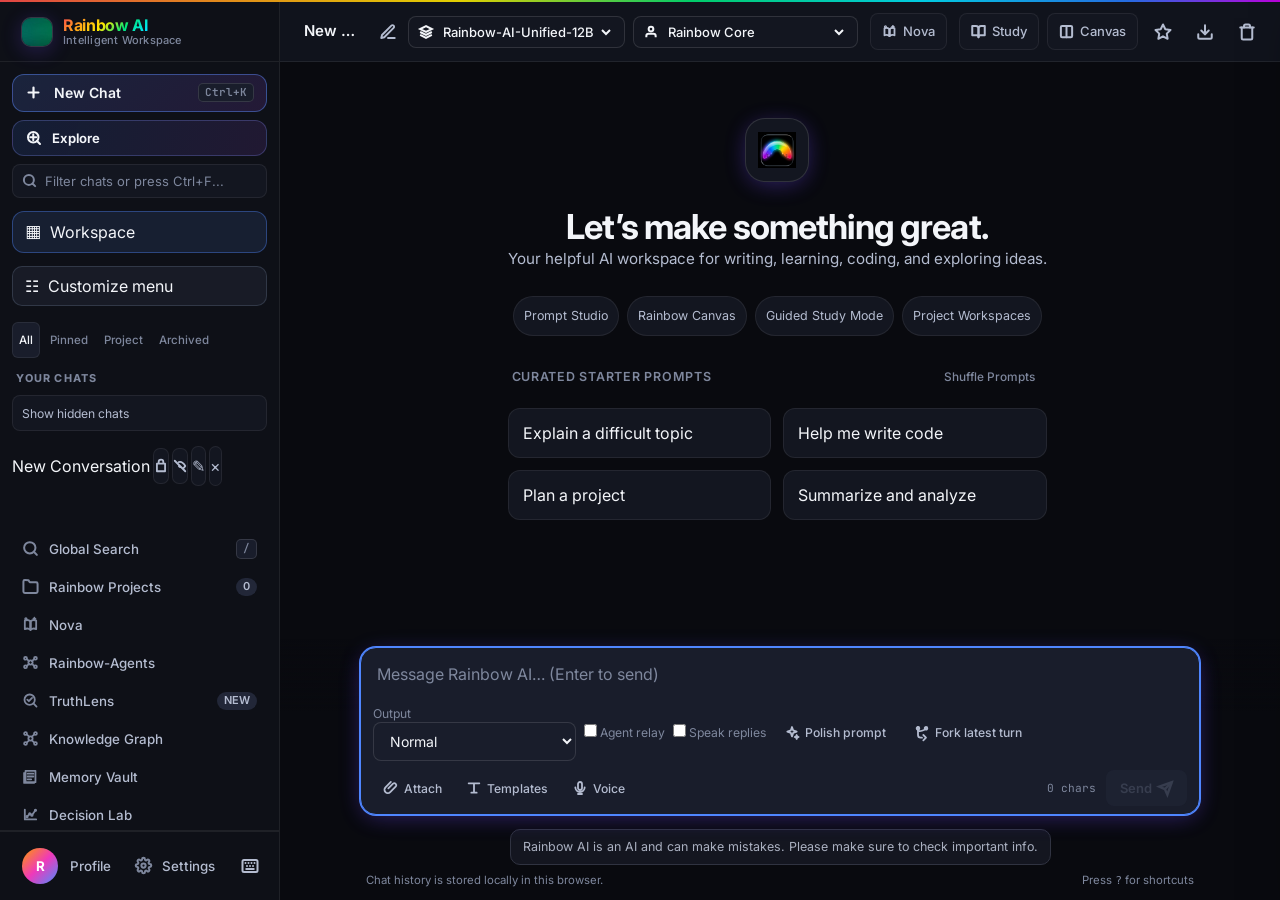
==== index.html @ bae50046 "Show one theme-correct welcome icon" ====
<!DOCTYPE html>

<html
  lang="en"
  data-theme="dark"
  data-accent="rainbow"
  data-font-size="md"
  data-reduced-motion="false"
>
  <head>
    <meta charset="UTF-8" />
    <meta
      name="viewport"
      content="width=device-width, initial-scale=1.0, viewport-fit=cover"
    />
    <meta
      name="description"
      content="Rainbow AI — Intelligent, secure, multi-persona AI assistant with Prompt Studio, Rainbow Canvas, Projects, Branching, and Code Lab."
    />
    <meta name="theme-color" content="#0b0c10" />
    <meta name="color-scheme" content="dark light" />
    <title>Rainbow AI — Intelligent Workspace</title>

    <!-- Rainbow AI favicon -->
<!-- Adaptive Browser Favicons -->
<link rel="icon" type="image/png" href="./icon-light.png" media="(prefers-color-scheme: light)" />
<link rel="icon" type="image/png" href="./icon-dark.png" media="(prefers-color-scheme: dark)" />
<link rel="icon" type="image/png" href="./icon-dark.png" />

<!-- iOS Home Screen / PWA Icon -->
<link rel="apple-touch-icon" href="./icon-dark.png" />


    <!-- Typography: Inter & JetBrains Mono -->
    <link rel="preconnect" href="https://fonts.googleapis.com" />
    <link rel="preconnect" href="https://fonts.gstatic.com" crossorigin />
    <link
      href="https://fonts.googleapis.com/css2?family=Inter:wght@300;400;500;600;700&family=JetBrains+Mono:ital,wght@0,400;0,500;0,600;1,400&display=swap"
      rel="stylesheet"
    />

    <!-- Core Sanitization, Markdown & Syntax Highlighting Dependencies -->
    <link
      rel="stylesheet"
      href="https://cdnjs.cloudflare.com/ajax/libs/highlight.js/11.9.0/styles/github-dark.min.css"
      crossorigin="anonymous"
      referrerpolicy="no-referrer"
    />
    <script
      src="https://cdnjs.cloudflare.com/ajax/libs/marked/12.0.1/marked.min.js"
      crossorigin="anonymous"
      referrerpolicy="no-referrer"
    ></script>
    <script
      src="https://cdnjs.cloudflare.com/ajax/libs/dompurify/3.3.1/purify.min.js"
      crossorigin="anonymous"
      referrerpolicy="no-referrer"
    ></script>
    <script
      src="https://cdnjs.cloudflare.com/ajax/libs/highlight.js/11.9.0/highlight.min.js"
      crossorigin="anonymous"
      referrerpolicy="no-referrer"
    ></script>

    <!-- Optional local document parsers; text fallback remains available if a CDN is offline. -->
    <script src="https://cdnjs.cloudflare.com/ajax/libs/pdf.js/3.11.174/pdf.min.js" crossorigin="anonymous" referrerpolicy="no-referrer"></script>
    <script src="https://cdnjs.cloudflare.com/ajax/libs/mammoth/1.8.0/mammoth.browser.min.js" crossorigin="anonymous" referrerpolicy="no-referrer"></script>
    <script src="https://cdn.jsdelivr.net/npm/xlsx@0.18.5/dist/xlsx.full.min.js" crossorigin="anonymous" referrerpolicy="no-referrer"></script>

    <style>
      /* ==========================================================================
       1. DESIGN TOKENS & CSS CUSTOM PROPERTIES
       ========================================================================== */
      :root {
        /* Brand Rainbow Spectrum */
        --rainbow-red: #ff4d4d;
        --rainbow-orange: #ff9f1c;
        --rainbow-yellow: #ffea00;
        --rainbow-green: #00e676;
        --rainbow-cyan: #00e5ff;
        --rainbow-blue: #2979ff;
        --rainbow-violet: #d500f9;

        --gradient-rainbow: linear-gradient(
          135deg,
          var(--rainbow-red) 0%,
          var(--rainbow-orange) 18%,
          var(--rainbow-yellow) 36%,
          var(--rainbow-green) 54%,
          var(--rainbow-cyan) 72%,
          var(--rainbow-blue) 88%,
          var(--rainbow-violet) 100%
        );

        --gradient-rainbow-subtle: linear-gradient(
          90deg,
          rgba(255, 77, 77, 0.16),
          rgba(255, 159, 28, 0.16),
          rgba(0, 230, 118, 0.16),
          rgba(41, 121, 255, 0.16),
          rgba(213, 0, 249, 0.16)
        );

        --gradient-rainbow-border: linear-gradient(
          120deg,
          #ff4d4d,
          #ff9f1c,
          #00e676,
          #00e5ff,
          #2979ff,
          #d500f9
        );

        /* Default Dark Theme Surfaces (Deep Charcoal / Near-Black) */
        --bg-app: #090a0f;
        --bg-sidebar: #0e1017;
        --bg-surface-1: #131620;
        --bg-surface-2: #191d2b;
        --bg-surface-3: #222738;
        --bg-surface-hover: rgba(255, 255, 255, 0.055);
        --bg-surface-active: rgba(255, 255, 255, 0.09);
        --bg-glass: rgba(19, 22, 32, 0.82);
        --bg-modal-backdrop: rgba(4, 5, 10, 0.76);
        --bg-code: #0c0e14;
        --bg-code-header: #151924;
        --bg-user-bubble: #1e2436;
        --bg-ai-bubble: transparent;

        /* Text Hierarchy (WCAG 2.2 AA Compliant) */
        --text-primary: #f3f5f9;
        --text-secondary: #b4bcd0;
        --text-muted: #7e879d;
        --text-disabled: #50586c;
        --text-inverse: #090a0f;

        /* Accent Colors (Dynamic via data-accent) */
        --accent-primary: #5b8cff;
        --accent-primary-hover: #7aa2ff;
        --accent-secondary: #a855f7;
        --accent-soft: rgba(91, 140, 255, 0.15);
        --accent-glow: rgba(91, 140, 255, 0.32);
        --focus-ring: 0 0 0 2px var(--bg-app), 0 0 0 4px var(--accent-primary);

        /* Borders & Dividers */
        --border-subtle: rgba(255, 255, 255, 0.07);
        --border-default: rgba(255, 255, 255, 0.12);
        --border-strong: rgba(255, 255, 255, 0.22);
        --border-accent: rgba(91, 140, 255, 0.45);

        /* Semantic Status Colors */
        --status-success: #10b981;
        --status-success-bg: rgba(16, 185, 129, 0.14);
        --status-warning: #f59e0b;
        --status-warning-bg: rgba(245, 158, 11, 0.14);
        --status-danger: #ef4444;
        --status-danger-bg: rgba(239, 68, 68, 0.14);
        --status-info: #3b82f6;
        --status-info-bg: rgba(59, 130, 246, 0.14);

        /* Layout Dimensions */
        --sidebar-width: 280px;
        --sidebar-collapsed-width: 68px;
        --canvas-width: 46%;
        --header-height: 60px;
        --composer-max-width: 840px;
        --chat-max-width: 840px;

        /* Spacing Scale */
        --space-2xs: 0.25rem; /* 4px */
        --space-xs: 0.5rem; /* 8px */
        --space-sm: 0.75rem; /* 12px */
        --space-md: 1rem; /* 16px */
        --space-lg: 1.5rem; /* 24px */
        --space-xl: 2rem; /* 32px */
        --space-2xl: 3rem; /* 48px */

        /* Border Radii */
        --radius-xs: 6px;
        --radius-sm: 8px;
        --radius-md: 12px;
        --radius-lg: 16px;
        --radius-xl: 22px;
        --radius-full: 9999px;

        /* Shadows */
        --shadow-xs: 0 1px 2px rgba(0, 0, 0, 0.28);
        --shadow-sm: 0 4px 12px rgba(0, 0, 0, 0.35);
        --shadow-md: 0 8px 24px rgba(0, 0, 0, 0.45);
        --shadow-lg: 0 18px 48px rgba(0, 0, 0, 0.6);
        --shadow-rainbow:
          0 4px 24px -4px rgba(41, 121, 255, 0.25),
          0 4px 24px -4px rgba(213, 0, 249, 0.2);

        /* Typography */
        --font-sans:
          "Inter", -apple-system, BlinkMacSystemFont, "Segoe UI", Roboto,
          Oxygen, Ubuntu, sans-serif;
        --font-mono:
          "JetBrains Mono", "Fira Code", "SFMono-Regular", Consolas, monospace;
        --font-size-base: 0.96875rem; /* 15.5px */
        --line-height-base: 1.65;

        /* Motion & Transitions */
        --ease-out: cubic-bezier(0.16, 1, 0.3, 1);
        --ease-in-out: cubic-bezier(0.4, 0, 0.2, 1);
        --duration-fast: 140ms;
        --duration-normal: 220ms;
        --duration-slow: 360ms;

        /* Z-Index Scale */
        --z-base: 1;
        --z-sticky: 20;
        --z-composer: 30;
        --z-canvas: 40;
        --z-sidebar: 50;
        --z-sidebar-backdrop: 45;
        --z-dropdown: 60;
        --z-modal-backdrop: 80;
        --z-modal: 90;
        --z-toast: 100;
        --z-tooltip: 110;
      }

      /* ==========================================================================
       2. THEME, ACCENT, FONT-SIZE & MOTION VARIANTS
       ========================================================================== */
      [data-theme="light"] {
        --bg-app: #f7f8fc;
        --bg-sidebar: #eef1f8;
        --bg-surface-1: #ffffff;
        --bg-surface-2: #f1f4fb;
        --bg-surface-3: #e4e9f5;
        --bg-surface-hover: rgba(15, 23, 42, 0.05);
        --bg-surface-active: rgba(15, 23, 42, 0.09);
        --bg-glass: rgba(255, 255, 255, 0.86);
        --bg-modal-backdrop: rgba(15, 23, 42, 0.5);
        --bg-code: #0f131c;
        --bg-code-header: #191f2e;
        --bg-user-bubble: #e7edfe;
        --bg-ai-bubble: transparent;

        --text-primary: #0f172a;
        --text-secondary: #334155;
        --text-muted: #64748b;
        --text-disabled: #94a3b8;
        --text-inverse: #ffffff;

        --border-subtle: rgba(15, 23, 42, 0.07);
        --border-default: rgba(15, 23, 42, 0.13);
        --border-strong: rgba(15, 23, 42, 0.24);

        --shadow-xs: 0 1px 2px rgba(15, 23, 42, 0.06);
        --shadow-sm: 0 4px 12px rgba(15, 23, 42, 0.08);
        --shadow-md: 0 8px 24px rgba(15, 23, 42, 0.12);
        --shadow-lg: 0 18px 48px rgba(15, 23, 42, 0.18);
      }

      [data-theme="midnight"] {
        --bg-app: #030407;
        --bg-sidebar: #06080f;
        --bg-surface-1: #0a0d18;
        --bg-surface-2: #101526;
        --bg-surface-3: #182038;
        --border-subtle: rgba(120, 160, 255, 0.08);
        --border-default: rgba(120, 160, 255, 0.15);
      }

      /* Accent Color Presets */
      [data-accent="rainbow"] {
        --accent-primary: #4f86ff;
        --accent-primary-hover: #6e9eff;
        --accent-secondary: #c048ff;
        --accent-soft: rgba(79, 134, 255, 0.15);
        --accent-glow: rgba(79, 134, 255, 0.35);
      }
      [data-accent="ocean"] {
        --accent-primary: #06b6d4;
        --accent-primary-hover: #22d3ee;
        --accent-secondary: #3b82f6;
        --accent-soft: rgba(6, 182, 212, 0.15);
        --accent-glow: rgba(6, 182, 212, 0.35);
        --border-accent: rgba(6, 182, 212, 0.45);
      }
      [data-accent="emerald"] {
        --accent-primary: #10b981;
        --accent-primary-hover: #34d399;
        --accent-secondary: #059669;
        --accent-soft: rgba(16, 185, 129, 0.15);
        --accent-glow: rgba(16, 185, 129, 0.35);
        --border-accent: rgba(16, 185, 129, 0.45);
      }
      [data-accent="sunset"] {
        --accent-primary: #f97316;
        --accent-primary-hover: #fb923c;
        --accent-secondary: #ec4899;
        --accent-soft: rgba(249, 115, 22, 0.15);
        --accent-glow: rgba(249, 115, 22, 0.35);
        --border-accent: rgba(249, 115, 22, 0.45);
      }
      [data-accent="violet"] {
        --accent-primary: #8b5cf6;
        --accent-primary-hover: #a78bfa;
        --accent-secondary: #d946ef;
        --accent-soft: rgba(139, 92, 246, 0.15);
        --accent-glow: rgba(139, 92, 246, 0.35);
        --border-accent: rgba(139, 92, 246, 0.45);
      }

      /* Font Size Preferences */
      [data-font-size="sm"] {
        --font-size-base: 0.875rem; /* 14px */
      }
      [data-font-size="md"] {
        --font-size-base: 0.96875rem; /* 15.5px */
      }
      [data-font-size="lg"] {
        --font-size-base: 1.0625rem; /* 17px */
      }
      [data-font-size="xl"] {
        --font-size-base: 1.15rem; /* 18.4px */
      }

      /* Reduced Motion Support */
      @media (prefers-reduced-motion: reduce) {
        :root {
          --duration-fast: 0ms;
          --duration-normal: 0ms;
          --duration-slow: 0ms;
        }
        *,
        *::before,
        *::after {
          animation-duration: 0.01ms !important;
          animation-iteration-count: 1 !important;
          transition-duration: 0.01ms !important;
          scroll-behavior: auto !important;
        }
      }
      [data-reduced-motion="true"],
      [data-reduced-motion="true"] *,
      [data-reduced-motion="true"] *::before,
      [data-reduced-motion="true"] *::after {
        animation-duration: 0.01ms !important;
        animation-iteration-count: 1 !important;
        transition-duration: 0.01ms !important;
        scroll-behavior: auto !important;
      }

      /* ==========================================================================
       3. RESET, BASE TYPOGRAPHY & ACCESSIBILITY UTILITIES
       ========================================================================== */
      *,
      *::before,
      *::after {
        box-sizing: border-box;
        margin: 0;
        padding: 0;
      }

      html,
      body {
        height: 100%;
        width: 100%;
        overflow: hidden;
        background-color: var(--bg-app);
        color: var(--text-primary);
        font-family: var(--font-sans);
        font-size: 16px;
        line-height: var(--line-height-base);
        -webkit-font-smoothing: antialiased;
        -moz-osx-font-smoothing: grayscale;
        text-rendering: optimizeLegibility;
      }

      button,
      input,
      select,
      textarea {
        font-family: inherit;
        font-size: inherit;
        color: inherit;
        background: none;
        border: none;
      }

      button {
        cursor: pointer;
        user-select: none;
        -webkit-tap-highlight-color: transparent;
      }

      button:disabled,
      input:disabled,
      select:disabled,
      textarea:disabled {
        cursor: not-allowed;
        opacity: 0.55;
      }

      a {
        color: var(--accent-primary);
        text-decoration: none;
        transition: color var(--duration-fast) var(--ease-in-out);
      }

      a:hover {
        color: var(--accent-primary-hover);
        text-decoration: underline;
      }

      /* Keyboard Focus Ring */
      :focus-visible {
        outline: none;
        box-shadow: var(--focus-ring);
      }

      /* Custom Scrollbars */
      ::-webkit-scrollbar {
        width: 6px;
        height: 6px;
      }
      ::-webkit-scrollbar-track {
        background: transparent;
      }
      ::-webkit-scrollbar-thumb {
        background: rgba(148, 163, 184, 0.22);
        border-radius: var(--radius-full);
      }
      ::-webkit-scrollbar-thumb:hover {
        background: rgba(148, 163, 184, 0.4);
      }

      /* Screen Reader Only & Skip Link */
      .sr-only {
        position: absolute;
        width: 1px;
        height: 1px;
        padding: 0;
        margin: -1px;
        overflow: hidden;
        clip: rect(0, 0, 0, 0);
        white-space: nowrap;
        border: 0;
      }

      .skip-link {
        position: fixed;
        top: -100px;
        left: var(--space-md);
        z-index: 9999;
        padding: var(--space-xs) var(--space-md);
        background: var(--accent-primary);
        color: #ffffff;
        font-weight: 600;
        border-radius: var(--radius-sm);
        box-shadow: var(--shadow-md);
        transition: top var(--duration-fast) var(--ease-out);
      }
      .skip-link:focus {
        top: var(--space-md);
      }

      .hidden {
        display: none !important;
      }

      /* Subtle Rainbow Top Line */
      .rainbow-topline {
        position: fixed;
        top: 0;
        left: 0;
        right: 0;
        height: 2px;
        background: var(--gradient-rainbow);
        z-index: 120;
        pointer-events: none;
        opacity: 0.88;
      }

      /* ==========================================================================
       4. PRIMARY APPLICATION SHELL (FLEX / GRID WITHOUT FIXED COMPOSER OFFSETS)
       ========================================================================== */
      .app-shell {
        display: flex;
        width: 100vw;
        height: 100vh;
        height: 100dvh;
        padding-top: 2px; /* space for rainbow topline */
        overflow: hidden;
        position: relative;
        background-color: var(--bg-app);
      }

      /* ==========================================================================
       5. SIDEBAR & NAVIGATION
       ========================================================================== */
      .sidebar {
        width: var(--sidebar-width);
        min-width: var(--sidebar-width);
        max-width: var(--sidebar-width);
        height: 100%;
        background-color: var(--bg-sidebar);
        border-right: 1px solid var(--border-subtle);
        display: flex;
        flex-direction: column;
        z-index: var(--z-sidebar);
        transition:
          width var(--duration-normal) var(--ease-out),
          min-width var(--duration-normal) var(--ease-out),
          max-width var(--duration-normal) var(--ease-out),
          transform var(--duration-normal) var(--ease-out);
        overflow: hidden;
        user-select: none;
      }

      /* Collapsed Sidebar State on Desktop */
      .app-shell.sidebar-collapsed .sidebar {
        width: var(--sidebar-collapsed-width);
        min-width: var(--sidebar-collapsed-width);
        max-width: var(--sidebar-collapsed-width);
      }

      .app-shell.sidebar-collapsed .sidebar .hide-on-collapse {
        opacity: 0;
        pointer-events: none;
        width: 0;
        overflow: hidden;
        white-space: nowrap;
        display: none;
      }

      .app-shell.sidebar-collapsed .sidebar-header {
        justify-content: center;
        padding: var(--space-sm) var(--space-xs);
      }

      .app-shell.sidebar-collapsed .new-chat-btn {
        justify-content: center;
        padding: var(--space-sm);
      }

      .app-shell.sidebar-collapsed .sidebar-nav-btn {
        justify-content: center;
        padding: var(--space-sm);
      }

      /* Sidebar Header & Brand Identity */
      .sidebar-header {
        height: var(--header-height);
        padding: 0 var(--space-md);
        display: flex;
        align-items: center;
        justify-content: space-between;
        gap: var(--space-xs);
        border-bottom: 1px solid var(--border-subtle);
        flex-shrink: 0;
      }

      .brand-logo-btn {
        display: flex;
        align-items: center;
        gap: var(--space-sm);
        text-align: left;
        padding: 4px 6px;
        border-radius: var(--radius-sm);
        transition: background-color var(--duration-fast) var(--ease-in-out);
      }
      .brand-logo-btn:hover {
        background-color: var(--bg-surface-hover);
      }

      .brand-icon {
        width: 32px;
        height: 32px;
        border-radius: 10px;
        background: var(--bg-surface-2);
        border: 1px solid var(--border-default);
        display: flex;
        align-items: center;
        justify-content: center;
        flex-shrink: 0;
        box-shadow: var(--shadow-rainbow);
        position: relative;
        overflow: hidden;
      }
      .brand-icon svg {
        width: 22px;
        height: 22px;
      }

      .brand-text-wrap {
        display: flex;
        flex-direction: column;
        line-height: 1.15;
      }

      .brand-title {
        font-size: 1rem;
        font-weight: 700;
        letter-spacing: -0.02em;
        background: var(--gradient-rainbow);
        -webkit-background-clip: text;
        background-clip: text;
        color: transparent;
      }

      .brand-subtitle {
        font-size: 0.6875rem;
        font-weight: 500;
        color: var(--text-muted);
        letter-spacing: 0.02em;
      }

      /* Primary New Chat Action */
      .sidebar-top-actions {
        padding: var(--space-sm) var(--space-sm) var(--space-xs);
        display: flex;
        flex-direction: column;
        gap: var(--space-xs);
        flex-shrink: 0;
      }

      .new-chat-btn {
        width: 100%;
        display: flex;
        align-items: center;
        justify-content: space-between;
        gap: var(--space-sm);
        padding: 10px 12px;
        border-radius: var(--radius-md);
        background: linear-gradient(
          135deg,
          rgba(91, 140, 255, 0.16),
          rgba(168, 85, 247, 0.14)
        );
        border: 1px solid var(--border-accent);
        color: var(--text-primary);
        font-weight: 600;
        font-size: 0.875rem;
        transition:
          background var(--duration-fast) var(--ease-in-out),
          transform var(--duration-fast) var(--ease-out),
          box-shadow var(--duration-fast) var(--ease-in-out);
      }

      .new-chat-btn:hover {
        background: linear-gradient(
          135deg,
          rgba(91, 140, 255, 0.25),
          rgba(168, 85, 247, 0.22)
        );
        box-shadow: var(--shadow-rainbow);
        transform: translateY(-1px);
      }

      .new-chat-btn:active {
        transform: translateY(0);
      }

      .new-chat-btn-left {
        display: flex;
        align-items: center;
        gap: var(--space-sm);
      }

      .kbd-badge {
        font-family: var(--font-mono);
        font-size: 0.6875rem;
        padding: 2px 6px;
        border-radius: 5px;
        background-color: var(--bg-surface-2);
        border: 1px solid var(--border-default);
        color: var(--text-muted);
        line-height: 1.2;
      }

      /* Sidebar Quick Search Box */
      .sidebar-search-wrap {
        position: relative;
        display: flex;
        align-items: center;
      }

      .sidebar-search-icon {
        position: absolute;
        left: 10px;
        width: 15px;
        height: 15px;
        color: var(--text-muted);
        pointer-events: none;
      }

      .sidebar-search-input {
        width: 100%;
        padding: 8px 30px 8px 32px;
        background-color: var(--bg-surface-1);
        border: 1px solid var(--border-subtle);
        border-radius: var(--radius-sm);
        font-size: 0.8125rem;
        color: var(--text-primary);
        transition:
          border-color var(--duration-fast),
          background-color var(--duration-fast);
      }
      .sidebar-search-input::placeholder {
        color: var(--text-muted);
      }
      .sidebar-search-input:focus {
        border-color: var(--accent-primary);
        background-color: var(--bg-surface-2);
        outline: none;
      }

      .sidebar-search-clear {
        position: absolute;
        right: 6px;
        width: 20px;
        height: 20px;
        border-radius: var(--radius-full);
        display: flex;
        align-items: center;
        justify-content: center;
        color: var(--text-muted);
      }
      .sidebar-search-clear:hover {
        color: var(--text-primary);
        background-color: var(--bg-surface-hover);
      }

      /* Workspace Module Switcher (Chats, Projects, Prompt Studio, Canvas, Alerts) */
      .sidebar-modules {
        padding: var(--space-2xs) var(--space-sm);
        display: flex;
        flex-direction: column;
        gap: 2px;
        border-bottom: 1px solid var(--border-subtle);
        padding-bottom: var(--space-xs);
        flex-shrink: 0;
      }

      .sidebar-nav-btn {
        display: flex;
        align-items: center;
        justify-content: space-between;
        gap: var(--space-sm);
        padding: 8px 10px;
        border-radius: var(--radius-sm);
        font-size: 0.835rem;
        font-weight: 500;
        color: var(--text-secondary);
        transition:
          background-color var(--duration-fast),
          color var(--duration-fast);
      }

      .sidebar-nav-btn-left {
        display: flex;
        align-items: center;
        gap: 10px;
        min-width: 0;
      }

      .sidebar-nav-btn svg {
        width: 17px;
        height: 17px;
        flex-shrink: 0;
        color: var(--text-muted);
        transition: color var(--duration-fast);
      }

      .sidebar-nav-btn:hover {
        background-color: var(--bg-surface-hover);
        color: var(--text-primary);
      }
      .sidebar-nav-btn:hover svg {
        color: var(--text-primary);
      }

      .sidebar-nav-btn.active {
        background-color: var(--accent-soft);
        color: var(--text-primary);
        font-weight: 600;
      }
      .sidebar-nav-btn.active svg {
        color: var(--accent-primary);
      }

      .nav-badge {
        font-size: 0.6875rem;
        font-weight: 600;
        padding: 1px 7px;
        border-radius: var(--radius-full);
        background-color: var(--bg-surface-3);
        color: var(--text-secondary);
      }
      .nav-badge.badge-alert {
        background-color: var(--status-danger-bg);
        color: var(--status-danger);
        border: 1px solid rgba(239, 68, 68, 0.3);
      }

      /* Filter Tabs (All / Pinned / Project / Archived) */
      .sidebar-filter-bar {
        display: flex;
        align-items: center;
        gap: 4px;
        padding: var(--space-xs) var(--space-sm) 4px;
        flex-shrink: 0;
      }

      .filter-pill {
        flex: 1;
        text-align: center;
        padding: 4px 6px;
        font-size: 0.72rem;
        font-weight: 500;
        border-radius: var(--radius-xs);
        color: var(--text-muted);
        background-color: transparent;
        transition:
          background-color var(--duration-fast),
          color var(--duration-fast);
      }
      .filter-pill:hover {
        color: var(--text-secondary);
        background-color: var(--bg-surface-hover);
      }
      .filter-pill.active {
        background-color: var(--bg-surface-2);
        color: var(--text-primary);
        border: 1px solid var(--border-subtle);
      }

      /* Active Project Banner in Sidebar */
      .active-project-banner {
        margin: 4px var(--space-sm) 0;
        padding: 6px 10px;
        border-radius: var(--radius-sm);
        background: var(--accent-soft);
        border: 1px solid var(--border-accent);
        display: flex;
        align-items: center;
        justify-content: space-between;
        gap: var(--space-xs);
        font-size: 0.75rem;
        color: var(--text-primary);
      }
      .active-project-banner-name {
        font-weight: 600;
        overflow: hidden;
        text-overflow: ellipsis;
        white-space: nowrap;
      }

      /* Conversation History List */
      .sidebar-history {
        flex: 1;
        overflow-y: auto;
        overflow-x: hidden;
        padding: var(--space-xs) var(--space-sm);
        display: flex;
        flex-direction: column;
        gap: var(--space-sm);
      }

      .history-group {
        display: flex;
        flex-direction: column;
        gap: 2px;
      }

      .history-group-label {
        font-size: 0.6875rem;
        font-weight: 600;
        text-transform: uppercase;
        letter-spacing: 0.06em;
        color: var(--text-muted);
        padding: 4px 8px;
        display: flex;
        align-items: center;
        justify-content: space-between;
      }

      .chat-item {
        position: relative;
        display: flex;
        align-items: center;
        justify-content: space-between;
        gap: var(--space-xs);
        padding: 8px 10px;
        border-radius: var(--radius-sm);
        color: var(--text-secondary);
        font-size: 0.835rem;
        cursor: pointer;
        transition:
          background-color var(--duration-fast),
          color var(--duration-fast);
        border: 1px solid transparent;
      }

      .chat-item:hover {
        background-color: var(--bg-surface-hover);
        color: var(--text-primary);
      }

      .chat-item.active {
        background-color: var(--bg-surface-2);
        border-color: var(--border-default);
        color: var(--text-primary);
        font-weight: 500;
      }

      .chat-item.active::before {
        content: "";
        position: absolute;
        left: 0;
        top: 6px;
        bottom: 6px;
        width: 3px;
        border-radius: 0 3px 3px 0;
        background: var(--gradient-rainbow);
      }

      .chat-item-main {
        display: flex;
        align-items: center;
        gap: 8px;
        min-width: 0;
        flex: 1;
      }

      .chat-item-icon {
        width: 15px;
        height: 15px;
        flex-shrink: 0;
        color: var(--text-muted);
      }

      .chat-item.pinned .chat-item-icon {
        color: var(--rainbow-orange);
      }

      .chat-item-title {
        overflow: hidden;
        text-overflow: ellipsis;
        white-space: nowrap;
        flex: 1;
      }

      .chat-item-meta {
        display: flex;
        align-items: center;
        gap: 4px;
        flex-shrink: 0;
      }

      .chat-branch-pill {
        font-size: 0.65rem;
        padding: 1px 5px;
        border-radius: 4px;
        background-color: var(--accent-soft);
        color: var(--accent-primary);
        font-weight: 600;
      }

      .chat-generating-dot {
        width: 7px;
        height: 7px;
        border-radius: var(--radius-full);
        background-color: var(--rainbow-green);
        box-shadow: 0 0 8px var(--rainbow-green);
        animation: pulseGlow 1.4s infinite ease-in-out;
      }

      .chat-item-actions {
        display: flex;
        align-items: center;
        gap: 2px;
        opacity: 0;
        pointer-events: none;
        transition: opacity var(--duration-fast);
      }

      .chat-item:hover .chat-item-actions,
      .chat-item:focus-within .chat-item-actions,
      .chat-item.active .chat-item-actions {
        opacity: 1;
        pointer-events: auto;
      }

      .chat-action-btn {
        width: 24px;
        height: 24px;
        border-radius: 5px;
        display: flex;
        align-items: center;
        justify-content: center;
        color: var(--text-muted);
        transition:
          background-color var(--duration-fast),
          color var(--duration-fast);
      }
      .chat-action-btn:hover {
        background-color: var(--bg-surface-3);
        color: var(--text-primary);
      }
      .chat-action-btn.danger:hover {
        background-color: var(--status-danger-bg);
        color: var(--status-danger);
      }

      .sidebar-empty-state {        padding: var(--space-lg) var(--space-sm);
        text-align: center;
        color: var(--text-muted);
        font-size: 0.8125rem;
        display: flex;
        flex-direction: column;
        align-items: center;
        gap: var(--space-xs);
      }

      /* Sidebar Footer */
      .sidebar-footer {
        padding: var(--space-xs) var(--space-sm);
        border-top: 1px solid var(--border-subtle);
        display: flex;
        flex-direction: column;
        gap: 4px;
        flex-shrink: 0;
        background-color: var(--bg-sidebar);
      }

      .gateway-status-bar {
        display: flex;
        align-items: center;
        justify-content: space-between;
        padding: 6px 10px;
        border-radius: var(--radius-sm);
        background-color: var(--bg-surface-1);
        border: 1px solid var(--border-subtle);
        font-size: 0.75rem;
        color: var(--text-secondary);
      }

      .gateway-status-left {
        display: flex;
        align-items: center;
        gap: 8px;
        min-width: 0;
      }

      .status-dot {
        width: 8px;
        height: 8px;
        border-radius: var(--radius-full);
        flex-shrink: 0;
        background-color: var(--status-success);
      }
      .status-dot.online {
        background-color: var(--status-success);
        box-shadow: 0 0 8px rgba(16, 185, 129, 0.5);
      }
      .status-dot.custom {
        background-color: var(--status-info);
        box-shadow: 0 0 8px rgba(59, 130, 246, 0.5);
      }
      .status-dot.offline,
      .status-dot.error {
        background-color: var(--status-danger);
      }
      .status-dot.warning {
        background-color: var(--status-warning);
      }

      .sidebar-footer-actions {
        display: flex;
        align-items: center;
        justify-content: space-between;
        gap: 4px;
      }

      /* Mobile Sidebar Backdrop */
      .sidebar-backdrop {
        position: fixed;
        inset: 0;
        background-color: var(--bg-modal-backdrop);
        backdrop-filter: blur(4px);
        z-index: var(--z-sidebar-backdrop);
        opacity: 0;
        pointer-events: none;
        transition: opacity var(--duration-normal) var(--ease-out);
      }
      .sidebar-backdrop.visible {
        opacity: 1;
        pointer-events: auto;
      }

      /* ==========================================================================
       6. MAIN WORKSPACE AREA & TOP HEADER
       ========================================================================== */
      .workspace-main {
        flex: 1;
        min-width: 0;
        height: 100%;
        display: flex;
        flex-direction: column;
        position: relative;
        background-color: var(--bg-app);
        overflow: hidden;
      }

      .workspace-header {
        height: var(--header-height);
        padding: 0 var(--space-md);
        border-bottom: 1px solid var(--border-subtle);
        background-color: var(--bg-glass);
        backdrop-filter: blur(12px);
        display: flex;
        align-items: center;
        justify-content: space-between;
        gap: var(--space-sm);
        z-index: var(--z-sticky);
        flex-shrink: 0;
      }

      .header-left,
      .header-center,
      .header-right {
        display: flex;
        align-items: center;
        gap: var(--space-xs);
      }

      .header-left {
        min-width: 0;
        flex: 1;
      }

      .header-chat-title-wrap {
        display: flex;
        align-items: center;
        gap: var(--space-xs);
        min-width: 0;
      }

      .header-chat-title {
        font-size: 0.9375rem;
        font-weight: 600;
        color: var(--text-primary);
        white-space: nowrap;
        overflow: hidden;
        text-overflow: ellipsis;
        max-width: 280px;
        padding: 4px 8px;
        border-radius: var(--radius-xs);
        cursor: pointer;
        transition: background-color var(--duration-fast);
      }
      .header-chat-title:hover {
        background-color: var(--bg-surface-hover);
      }

      /* Model & Persona Selectors in Header */
      .control-pill-select {
        display: inline-flex;
        align-items: center;
        gap: 6px;
        padding: 6px 10px;
        border-radius: var(--radius-sm);
        background-color: var(--bg-surface-1);
        border: 1px solid var(--border-default);
        color: var(--text-primary);
        font-size: 0.8125rem;
        font-weight: 500;
        transition:
          border-color var(--duration-fast),
          background-color var(--duration-fast);
      }
      .control-pill-select:hover {
        background-color: var(--bg-surface-2);
        border-color: var(--border-strong);
      }
      .control-pill-select select {
        background: transparent;
        border: none;
        color: var(--text-primary);
        font-weight: 500;
        font-size: 0.8125rem;
        cursor: pointer;
        padding-right: 4px;
        max-width: 190px;
        text-overflow: ellipsis;
      }
      .control-pill-select select option {
        background-color: var(--bg-surface-2);
        color: var(--text-primary);
      }

      /* Mode Toggle Pills (Study Mode, Canvas Toggle) */
      .mode-toggle-btn {
        display: inline-flex;
        align-items: center;
        gap: 6px;
        padding: 6px 11px;
        border-radius: var(--radius-sm);
        font-size: 0.8125rem;
        font-weight: 500;
        color: var(--text-secondary);
        background-color: var(--bg-surface-1);
        border: 1px solid var(--border-subtle);
        transition: all var(--duration-fast) var(--ease-in-out);
      }
      .mode-toggle-btn:hover {
        color: var(--text-primary);
        background-color: var(--bg-surface-2);
        border-color: var(--border-default);
      }
      .mode-toggle-btn.active {
        color: var(--text-primary);
        background: var(--accent-soft);
        border-color: var(--border-accent);
        box-shadow: 0 0 12px var(--accent-glow);
      }
      .mode-toggle-btn svg {
        width: 15px;
        height: 15px;
      }

      /* Generic Icon Button */
      .icon-btn {
        width: 34px;
        height: 34px;
        border-radius: var(--radius-sm);
        display: inline-flex;
        align-items: center;
        justify-content: center;
        color: var(--text-secondary);
        background-color: transparent;
        border: 1px solid transparent;
        transition:
          background-color var(--duration-fast),
          color var(--duration-fast),
          border-color var(--duration-fast);
        flex-shrink: 0;
      }
      .icon-btn:hover {
        background-color: var(--bg-surface-hover);
        color: var(--text-primary);
      }
      .icon-btn.active {
        background-color: var(--accent-soft);
        color: var(--accent-primary);
        border-color: var(--border-accent);
      }
      .icon-btn svg {
        width: 18px;
        height: 18px;
      }

      /* ==========================================================================
       7. SPLIT VIEW: CHAT STREAM + RAINBOW CANVAS DRAWER
       ========================================================================== */
      .workspace-body {
        flex: 1;
        min-height: 0;
        display: flex;
        width: 100%;
        position: relative;
        overflow: hidden;
      }

      .chat-column {
        flex: 1;
        min-width: 0;
        height: 100%;
        display: flex;
        flex-direction: column;
        position: relative;
        overflow: hidden;
      }

      /* Active Context Banners (Study Mode / Project Instructions / Branch Info) */
      .context-strip {
        display: flex;
        align-items: center;
        justify-content: space-between;
        gap: var(--space-sm);
        padding: 6px var(--space-md);
        background: var(--gradient-rainbow-subtle);
        border-bottom: 1px solid var(--border-subtle);
        font-size: 0.78rem;
        color: var(--text-secondary);
        flex-shrink: 0;
      }
      .context-strip-items {
        display: flex;
        align-items: center;
        flex-wrap: wrap;
        gap: var(--space-xs);
      }
      .context-tag {
        display: inline-flex;
        align-items: center;
        gap: 5px;
        padding: 2px 8px;
        border-radius: var(--radius-full);
        background-color: var(--bg-surface-2);
        border: 1px solid var(--border-default);
        color: var(--text-primary);
        font-weight: 500;
        font-size: 0.72rem;
      }

      /* Scrollable Chat Stream */
      .chat-scroll-container {
        flex: 1;
        overflow-y: auto;
        overflow-x: hidden;
        padding: var(--space-lg) var(--space-md) var(--space-xl);
        scroll-behavior: smooth;
        position: relative;
      }

      .chat-stream-inner {
        max-width: var(--chat-max-width);
        margin: 0 auto;
        display: flex;
        flex-direction: column;
        gap: var(--space-lg);
        width: 100%;
      }

      /* Jump to Bottom Floating Button */
      .scroll-bottom-btn {
        position: absolute;
        bottom: 16px;
        left: 50%;
        transform: translateX(-50%) translateY(12px);
        z-index: var(--z-sticky);
        display: inline-flex;
        align-items: center;
        gap: 6px;
        padding: 7px 14px;
        border-radius: var(--radius-full);
        background-color: var(--bg-surface-2);
        border: 1px solid var(--border-strong);
        color: var(--text-primary);
        font-size: 0.78rem;
        font-weight: 500;
        box-shadow: var(--shadow-md);
        opacity: 0;
        pointer-events: none;
        transition:
          opacity var(--duration-fast),
          transform var(--duration-fast);
      }
      .scroll-bottom-btn.visible {
        opacity: 1;
        pointer-events: auto;
        transform: translateX(-50%) translateY(0);
      }
      .scroll-bottom-btn:hover {
        background-color: var(--bg-surface-3);
      }

      /* ==========================================================================
       8. FIRST-USE WELCOME SCREEN & STARTER PROMPTS
       ========================================================================== */
      .welcome-screen {
        max-width: 780px;
        margin: auto;
        padding: var(--space-xl) var(--space-sm);
        display: flex;
        flex-direction: column;
        align-items: center;
        text-align: center;
        gap: var(--space-lg);
        animation: fadeIn var(--duration-slow) var(--ease-out);
      }

      .welcome-prism-badge {
        width: 64px;
        height: 64px;
        border-radius: 20px;
        background: var(--bg-surface-1);
        border: 1px solid var(--border-default);
        box-shadow: var(--shadow-rainbow);
        display: flex;
        align-items: center;
        justify-content: center;
        position: relative;
      }
      .welcome-prism-badge svg {
        width: 38px;
        height: 38px;
      }
      /* Keep the welcome icon inside its badge; PNG assets have large intrinsic dimensions. */
      .welcome-prism-badge > img {
        display: block;
        width: 38px !important;
        height: 38px !important;
        max-width: 38px !important;
        max-height: 38px !important;
        object-fit: contain;
        flex: 0 0 38px;
      }
      .welcome-prism-badge { flex: 0 0 64px; overflow: hidden; }
      /* The welcome badge contains both theme assets; show only the active variant. */
      .welcome-prism-badge .brand-logo-dark { display: block !important; }
      .welcome-prism-badge .brand-logo-light { display: none !important; }
      html[data-theme="light"] .welcome-prism-badge .brand-logo-dark { display: none !important; }
      html[data-theme="light"] .welcome-prism-badge .brand-logo-light { display: block !important; }

      .welcome-heading {
        font-size: clamp(1.5rem, 3vw, 2.15rem);
        font-weight: 700;
        letter-spacing: -0.025em;
        line-height: 1.2;
        color: var(--text-primary);
      }

      .welcome-heading-rainbow {
        background: var(--gradient-rainbow);
        -webkit-background-clip: text;
        background-clip: text;
        color: transparent;
      }

      .welcome-subtext {
        max-width: 560px;
        font-size: 0.95rem;
        color: var(--text-secondary);
        line-height: 1.6;
      }

      /* Quick Capability Pills */
      .welcome-capabilities {
        display: flex;
        flex-wrap: wrap;
        justify-content: center;
        gap: var(--space-xs);
      }

      .capability-chip {
        display: inline-flex;
        align-items: center;
        gap: 6px;
        padding: 6px 12px;
        border-radius: var(--radius-full);
        background-color: var(--bg-surface-1);
        border: 1px solid var(--border-subtle);
        font-size: 0.78rem;
        color: var(--text-secondary);
        cursor: pointer;
        transition: all var(--duration-fast);
      }
      .capability-chip:hover {
        background-color: var(--bg-surface-2);
        border-color: var(--border-default);
        color: var(--text-primary);
        transform: translateY(-1px);
      }
      .capability-chip svg {
        width: 14px;
        height: 14px;
        color: var(--accent-primary);
      }

      /* Curated Starter Prompts Grid (Honest Labeling) */
      .starter-prompts-section {
        width: 100%;
        display: flex;
        flex-direction: column;
        gap: var(--space-sm);
        text-align: left;
      }

      .starter-prompts-header {
        display: flex;
        align-items: center;
        justify-content: space-between;
        padding: 0 4px;
      }

      .starter-prompts-title {
        font-size: 0.78rem;
        font-weight: 600;
        text-transform: uppercase;
        letter-spacing: 0.06em;
        color: var(--text-muted);
      }

      .starter-grid {
        display: grid;
        grid-template-columns: repeat(2, minmax(0, 1fr));
        gap: var(--space-sm);
      }

      .starter-card {
        display: flex;
        flex-direction: column;
        justify-content: space-between;
        gap: var(--space-xs);
        padding: var(--space-md);
        border-radius: var(--radius-md);
        background-color: var(--bg-surface-1);
        border: 1px solid var(--border-subtle);
        text-align: left;
        transition:
          background-color var(--duration-fast),
          border-color var(--duration-fast),
          transform var(--duration-fast),
          box-shadow var(--duration-fast);
      }

      .starter-card:hover {
        background-color: var(--bg-surface-2);
        border-color: var(--border-default);
        transform: translateY(-2px);
        box-shadow: var(--shadow-sm);
      }

      .starter-card-top {
        display: flex;
        align-items: center;
        justify-content: space-between;
        gap: var(--space-xs);
      }

      .starter-card-category {
        font-size: 0.7rem;
        font-weight: 600;
        text-transform: uppercase;
        letter-spacing: 0.04em;
        padding: 2px 8px;
        border-radius: var(--radius-full);
        background-color: var(--accent-soft);
        color: var(--accent-primary);
      }

      .starter-card-title {
        font-size: 0.875rem;
        font-weight: 600;
        color: var(--text-primary);
      }

      .starter-card-desc {
        font-size: 0.8rem;
        color: var(--text-secondary);
        line-height: 1.45;
        display: -webkit-box;
        -webkit-line-clamp: 2;
        -webkit-box-orient: vertical;
        overflow: hidden;
      }


      .global-search-result{display:flex;flex-direction:column;align-items:flex-start;gap:4px;padding:12px;border:1px solid var(--border-default);border-radius:10px;background:var(--bg-surface-1);color:var(--text-primary);text-align:left;cursor:pointer}.prompt-template-card{display:flex;flex-direction:column;align-items:flex-start;gap:8px;padding:14px;border:1px solid var(--border-default);border-radius:12px;background:var(--bg-surface-1);color:var(--text-primary)}.prompt-template-actions{display:flex;flex-wrap:wrap;gap:6px}

      .history-item-row{display:flex;align-items:center;gap:3px;width:100%;min-width:0}.history-item-row .history-item{flex:1;min-width:0;text-align:left;overflow:hidden;text-overflow:ellipsis;white-space:nowrap}.history-action-btn{flex:0 0 27px;height:29px;border:1px solid var(--border-subtle);border-radius:7px;background:var(--bg-surface-1);color:var(--text-secondary);cursor:pointer}.history-action-btn.danger:hover{color:#ff6b6b;border-color:#ff6b6b}.assistant-avatar-img{object-fit:cover;border-radius:7px;border:1px solid var(--border-default)}.message-actions{display:flex;gap:6px;opacity:.8}.message-action-btn{font-size:.72rem;padding:3px 8px;border:1px solid var(--border-subtle);border-radius:7px;background:var(--bg-surface-1);color:var(--text-secondary);cursor:pointer}.message-row .message-bubble{border-radius:var(--rainbow-bubble-radius,16px)!important}.user-row .message-bubble{background:var(--rainbow-user-bubble,var(--bg-user-bubble))!important}.assistant-row .message-bubble{padding:10px 14px!important;border:1px solid var(--border-subtle);background:var(--rainbow-ai-bubble,var(--bg-ai-bubble))!important}
      /* ==========================================================================
       9. MESSAGE ROWS, MARKDOWN CONTENT, CODE LAB & ACTIONS
       ========================================================================== */
      .message-row {
        display: flex;
        flex-direction: column;
        gap: 6px;
        width: 100%;
        animation: messageSlideIn var(--duration-normal) var(--ease-out);
      }

      .message-row.user-row {
        align-items: flex-end;
      }

      .message-row.assistant-row {
        align-items: flex-start;
      }

      .message-header {
        display: flex;
        align-items: center;
        gap: 8px;
        font-size: 0.75rem;
        color: var(--text-muted);
        padding: 0 4px;
      }

      .message-avatar {
        width: 24px;
        height: 24px;
        border-radius: 7px;
        display: flex;
        align-items: center;
        justify-content: center;
        font-size: 0.75rem;
        font-weight: 700;
        flex-shrink: 0;
      }

      .assistant-avatar {
        background: var(--bg-surface-2);
        border: 1px solid var(--border-default);
        box-shadow: var(--shadow-xs);
      }
      .assistant-avatar svg {
        width: 15px;
        height: 15px;
      }

      .user-avatar {
        background: var(--accent-soft);
        color: var(--accent-primary);
        border: 1px solid var(--border-accent);
      }

      .message-author {
        font-weight: 600;
        color: var(--text-secondary);
      }

      .message-model-tag {
        font-family: var(--font-mono);
        font-size: 0.68rem;
        padding: 1px 6px;
        border-radius: 4px;
        background-color: var(--bg-surface-1);
        border: 1px solid var(--border-subtle);
        color: var(--text-muted);
      }

      .message-bubble {
        position: relative;
        max-width: 100%;
        font-size: var(--font-size-base);
        line-height: var(--line-height-base);
        color: var(--text-primary);
        overflow-wrap: anywhere;
        word-break: break-word;
      }

      .user-row .message-bubble {
        max-width: min(85%, 680px);
        background-color: var(--bg-user-bubble);
        border: 1px solid var(--border-default);
        padding: 12px 16px;
        border-radius: var(--radius-lg) var(--radius-lg) 4px var(--radius-lg);
        box-shadow: var(--shadow-xs);
      }

      .assistant-row .message-bubble {
        width: 100%;
        background-color: var(--bg-ai-bubble);
        padding: 4px 4px 8px;
      }

      /* Inline Message Edit Box */
      .message-edit-container {
        width: 100%;
        max-width: 680px;
        background-color: var(--bg-surface-1);
        border: 1px solid var(--accent-primary);
        border-radius: var(--radius-md);
        padding: var(--space-sm);
        display: flex;
        flex-direction: column;
        gap: var(--space-xs);
      }
      .message-edit-textarea {
        width: 100%;
        min-height: 84px;
        resize: vertical;
        background: var(--bg-surface-2);
        border: 1px solid var(--border-subtle);
        border-radius: var(--radius-sm);
        padding: var(--space-xs) var(--space-sm);
        color: var(--text-primary);
        font-size: var(--font-size-base);
        line-height: 1.5;
      }
      .message-edit-actions {
        display: flex;
        align-items: center;
        justify-content: flex-end;
        gap: var(--space-xs);
      }

      /* Attached Files Inside Message */
      .message-attachments {
        display: flex;
        flex-wrap: wrap;
        gap: var(--space-xs);
        margin-bottom: var(--space-xs);
      }
      .message-attachment-item {
        display: inline-flex;
        align-items: center;
        gap: 8px;
        padding: 6px 10px;
        border-radius: var(--radius-sm);
        background-color: var(--bg-surface-1);
        border: 1px solid var(--border-default);
        font-size: 0.78rem;
        color: var(--text-secondary);
      }
      .message-attachment-preview {
        max-width: 220px;
        max-height: 160px;
        border-radius: var(--radius-sm);
        border: 1px solid var(--border-default);
        object-fit: cover;
        display: block;
      }

      /* Markdown Typography inside .markdown-body */
      .markdown-body {
        font-size: var(--font-size-base);
        line-height: var(--line-height-base);
        color: var(--text-primary);
      }
      .markdown-body > *:first-child {
        margin-top: 0;
      }
      .markdown-body > *:last-child {
        margin-bottom: 0;
      }
      .markdown-body p {
        margin: 0 0 0.9em;
      }
      .markdown-body h1,
      .markdown-body h2,
      .markdown-body h3,
      .markdown-body h4 {
        font-weight: 600;
        line-height: 1.3;
        margin: 1.3em 0 0.55em;
        color: var(--text-primary);
        letter-spacing: -0.015em;
      }
      .markdown-body h1 {
        font-size: 1.45em;
      }
      .markdown-body h2 {
        font-size: 1.25em;
        border-bottom: 1px solid var(--border-subtle);
        padding-bottom: 0.25em;
      }
      .markdown-body h3 {
        font-size: 1.1em;
      }
      .markdown-body ul,
      .markdown-body ol {
        margin: 0 0 0.95em;
        padding-left: 1.5em;
      }
      .markdown-body li {
        margin-bottom: 0.35em;
      }
      .markdown-body blockquote {
        margin: 0.9em 0;
        padding: 0.6em 1em;
        border-left: 3px solid var(--accent-primary);
        background-color: var(--bg-surface-1);
        border-radius: 0 var(--radius-sm) var(--radius-sm) 0;
        color: var(--text-secondary);
      }
      .markdown-body hr {
        border: none;
        border-top: 1px solid var(--border-default);
        margin: 1.25em 0;
      }
      .markdown-body code:not(pre code) {
        font-family: var(--font-mono);
        font-size: 0.86em;
        padding: 0.18em 0.42em;
        border-radius: 5px;
        background-color: var(--bg-surface-2);
        border: 1px solid var(--border-subtle);
        color: var(--rainbow-cyan);
      }
      [data-theme="light"] .markdown-body code:not(pre code) {
        color: #0f52ba;
      }

      /* Markdown Tables */
      .markdown-table-wrap {
        width: 100%;
        overflow-x: auto;
        margin: 1em 0;
        border: 1px solid var(--border-default);
        border-radius: var(--radius-sm);
      }
      .markdown-body table {
        width: 100%;
        border-collapse: collapse;
        font-size: 0.88em;
      }
      .markdown-body th,
      .markdown-body td {
        padding: 8px 12px;
        border-bottom: 1px solid var(--border-subtle);
        text-align: left;
      }
      .markdown-body th {
        background-color: var(--bg-surface-2);
        font-weight: 600;
        color: var(--text-primary);
      }
      .markdown-body tr:last-child td {
        border-bottom: none;
      }

      /* Code Lab Block inside Chat */
      .code-block-wrapper {
        margin: 1em 0;
        border-radius: var(--radius-md);
        border: 1px solid var(--border-default);
        background-color: var(--bg-code);
        overflow: hidden;
        box-shadow: var(--shadow-xs);
      }

      .code-block-header {
        display: flex;
        align-items: center;
        justify-content: space-between;
        gap: var(--space-xs);
        padding: 6px 12px;
        background-color: var(--bg-code-header);
        border-bottom: 1px solid rgba(255, 255, 255, 0.08);
        font-family: var(--font-mono);
        font-size: 0.75rem;
        color: #94a3b8;
      }

      .code-lang-badge {
        display: inline-flex;
        align-items: center;
        gap: 6px;
        text-transform: lowercase;
        font-weight: 600;
        color: #e2e8f0;
      }

      .code-status-label {
        font-family: var(--font-sans);
        font-size: 0.68rem;
        padding: 1px 6px;
        border-radius: 4px;
        background-color: rgba(255, 255, 255, 0.06);
        color: #94a3b8;
      }

      .code-block-actions {
        display: flex;
        align-items: center;
        gap: 6px;
      }

      .code-action-btn {
        display: inline-flex;
        align-items: center;
        gap: 4px;
        padding: 3px 8px;
        border-radius: 5px;
        font-family: var(--font-sans);
        font-size: 0.72rem;
        font-weight: 500;
        color: #cbd5e1;
        background-color: rgba(255, 255, 255, 0.06);
        border: 1px solid rgba(255, 255, 255, 0.08);
        transition:
          background-color var(--duration-fast),
          color var(--duration-fast);
      }
      .code-action-btn:hover {
        background-color: rgba(255, 255, 255, 0.14);
        color: #ffffff;
      }
      .code-action-btn svg {
        width: 13px;
        height: 13px;
      }

      .code-block-wrapper pre {
        margin: 0;
        padding: 14px 16px;
        overflow-x: auto;
        font-family: var(--font-mono);
        font-size: 0.84rem;
        line-height: 1.55;
        color: #e2e8f0;
        background: transparent;
      }

      /* Message Footer Action Bar */
      .message-actions {
        display: flex;
        align-items: center;
        flex-wrap: wrap;
        gap: 4px;
        opacity: 0.75;
        transition: opacity var(--duration-fast);
      }
      .message-row:hover .message-actions,
      .message-row:focus-within .message-actions {
        opacity: 1;
      }

      .msg-action-btn {
        display: inline-flex;
        align-items: center;
        gap: 5px;
        padding: 4px 8px;
        border-radius: var(--radius-xs);
        font-size: 0.74rem;
        font-weight: 500;
        color: var(--text-muted);
        transition:
          background-color var(--duration-fast),
          color var(--duration-fast);
      }
      .msg-action-btn:hover {
        background-color: var(--bg-surface-hover);
        color: var(--text-primary);
      }
      .msg-action-btn.active {
        color: var(--accent-primary);
        background-color: var(--accent-soft);
      }
      .msg-action-btn svg {
        width: 14px;
        height: 14px;
      }

      /* Streaming & Thinking Indicator */
      .streaming-indicator {
        display: inline-flex;
        align-items: center;
        gap: 8px;
        padding: 8px 12px;
        border-radius: var(--radius-sm);
        background-color: var(--bg-surface-1);
        border: 1px solid var(--border-subtle);
        font-size: 0.8125rem;
        color: var(--text-secondary);
      }
      .streaming-dots {
        display: inline-flex;
        align-items: center;
        gap: 4px;
      }
      .streaming-dots span {
        width: 6px;
        height: 6px;
        border-radius: var(--radius-full);
        background: var(--gradient-rainbow);
        animation: bounceDot 1.2s infinite ease-in-out;
      }
      .streaming-dots span:nth-child(2) {
        animation-delay: 0.15s;
      }
      .streaming-dots span:nth-child(3) {
        animation-delay: 0.3s;
      }

      /* Error Card inside Chat */
      .message-error-card {
        margin-top: var(--space-xs);
        padding: var(--space-sm) var(--space-md);
        border-radius: var(--radius-md);
        background-color: var(--status-danger-bg);
        border: 1px solid rgba(239, 68, 68, 0.35);
        color: var(--text-primary);
        display: flex;
        flex-direction: column;
        gap: var(--space-xs);
        font-size: 0.84rem;
      }
      .message-error-header {
        display: flex;
        align-items: center;
        justify-content: space-between;
        gap: var(--space-xs);
        font-weight: 600;
        color: var(--status-danger);
      }
      .message-error-actions {
        display: flex;
        align-items: center;
        gap: var(--space-xs);
        margin-top: 4px;
      }

      /* Smart Follow-Up Suggestions Strip */
      .followup-suggestions {
        margin-top: var(--space-sm);
        display: flex;
        flex-direction: column;
        gap: 6px;
        animation: fadeIn var(--duration-normal) var(--ease-out);
      }
      .followup-label {
        font-size: 0.72rem;
        font-weight: 600;
        text-transform: uppercase;
        letter-spacing: 0.05em;
        color: var(--text-muted);
      }
      .followup-chips {
        display: flex;
        flex-wrap: wrap;
        gap: 6px;
      }
      .followup-chip {
        display: inline-flex;
        align-items: center;
        gap: 6px;
        padding: 6px 12px;
        border-radius: var(--radius-full);
        background-color: var(--bg-surface-1);
        border: 1px solid var(--border-default);
        font-size: 0.79rem;
        color: var(--text-secondary);
        text-align: left;
        transition: all var(--duration-fast);
      }      .followup-chip:hover {
        background-color: var(--bg-surface-2);
        border-color: var(--accent-primary);
        color: var(--text-primary);
      }

      /* ==========================================================================
       10. MESSAGE COMPOSER (FLEX-CONTAINED, RESPONSIVE, NO SIDEBAR OVERLAP)
       ========================================================================== */
      .composer-region {
        width: 100%;
        padding: var(--space-xs) var(--space-md) var(--space-md);
        background: linear-gradient(180deg, transparent 0%, var(--bg-app) 28%);
        z-index: var(--z-composer);
        flex-shrink: 0;
      }

      .composer-container {
        max-width: var(--composer-max-width);
        margin: 0 auto;
        display: flex;
        flex-direction: column;
        gap: 6px;
      }

      .composer-box {
        position: relative;
        display: flex;
        flex-direction: column;
        background-color: var(--bg-surface-1);
        border: 1px solid var(--border-default);
        border-radius: var(--radius-lg);
        padding: var(--space-xs) var(--space-sm);
        box-shadow: var(--shadow-sm);
        transition:
          border-color var(--duration-fast),
          box-shadow var(--duration-fast),
          background-color var(--duration-fast);
      }

      .composer-box:focus-within {
        border-color: var(--accent-primary);
        box-shadow:
          0 0 0 1px var(--accent-primary),
          var(--shadow-rainbow);
        background-color: var(--bg-surface-2);
      }

      .composer-box.drag-over {
        border-color: var(--rainbow-green);
        background-color: rgba(0, 230, 118, 0.08);
      }

      /* Staged Attachments Bar inside Composer */
      .composer-attachments {
        display: flex;
        flex-wrap: wrap;
        gap: var(--space-xs);
        padding-bottom: var(--space-xs);
        margin-bottom: var(--space-xs);
        border-bottom: 1px solid var(--border-subtle);
      }

      .staged-file-pill {
        display: inline-flex;
        align-items: center;
        gap: 8px;
        padding: 4px 8px;
        border-radius: var(--radius-sm);
        background-color: var(--bg-surface-3);
        border: 1px solid var(--border-default);
        font-size: 0.76rem;
        color: var(--text-primary);
        max-width: 240px;
      }
      .staged-file-name {
        overflow: hidden;
        text-overflow: ellipsis;
        white-space: nowrap;
      }
      .staged-file-size {
        color: var(--text-muted);
        font-size: 0.7rem;
        flex-shrink: 0;
      }
      .staged-file-remove {
        width: 18px;
        height: 18px;
        border-radius: var(--radius-full);
        display: inline-flex;
        align-items: center;
        justify-content: center;
        color: var(--text-muted);
      }
      .staged-file-remove:hover {
        color: var(--status-danger);
        background-color: var(--status-danger-bg);
      }

      .composer-textarea {
        width: 100%;
        min-height: 44px;
        max-height: 220px;
        resize: none;
        border: none;
        background: transparent;
        color: var(--text-primary);
        font-size: var(--font-size-base);
        line-height: 1.5;
        padding: 6px 4px;
        overflow-y: auto;
      }
      .composer-textarea::placeholder {
        color: var(--text-muted);
      }
      .composer-textarea:focus {
        outline: none;
        box-shadow: none;
      }

      .composer-toolbar {
        display: flex;
        align-items: center;
        justify-content: space-between;
        gap: var(--space-xs);
        padding-top: 4px;
      }

      .composer-tools-left,
      .composer-tools-right {
        display: flex;
        align-items: center;
        gap: 4px;
      }

      .composer-tool-btn {
        display: inline-flex;
        align-items: center;
        gap: 5px;
        padding: 6px 9px;
        border-radius: var(--radius-sm);
        font-size: 0.76rem;
        font-weight: 500;
        color: var(--text-secondary);
        transition:
          background-color var(--duration-fast),
          color var(--duration-fast);
      }
      .composer-tool-btn:hover:not(:disabled) {
        background-color: var(--bg-surface-hover);
        color: var(--text-primary);
      }
      .composer-tool-btn.recording {
        background-color: var(--status-danger-bg);
        color: var(--status-danger);
        border: 1px solid rgba(239, 68, 68, 0.4);
        animation: pulseGlow 1.2s infinite;
      }
      .composer-tool-btn svg {
        width: 16px;
        height: 16px;
      }

      .char-counter {
        font-family: var(--font-mono);
        font-size: 0.7rem;
        color: var(--text-muted);
        padding: 0 6px;
      }

      .send-btn,
      .stop-btn {
        display: inline-flex;
        align-items: center;
        justify-content: center;
        gap: 6px;
        height: 36px;
        padding: 0 14px;
        border-radius: var(--radius-sm);
        font-size: 0.8125rem;
        font-weight: 600;
        transition: all var(--duration-fast) var(--ease-out);
      }

      .send-btn {
        background: var(--gradient-rainbow);
        color: #090a0f;
        box-shadow: var(--shadow-xs);
      }
      .send-btn:hover:not(:disabled) {
        transform: translateY(-1px);
        box-shadow: var(--shadow-rainbow);
        filter: brightness(1.06);
      }
      .send-btn:disabled {
        background: var(--bg-surface-3);
        color: var(--text-disabled);
        box-shadow: none;
      }

      .stop-btn {
        background-color: var(--status-danger-bg);
        border: 1px solid rgba(239, 68, 68, 0.45);
        color: var(--status-danger);
      }
      .stop-btn:hover {
        background-color: rgba(239, 68, 68, 0.24);
      }

      .composer-footnote {
        display: flex;
        align-items: center;
        justify-content: space-between;
        padding: 0 6px;
        font-size: 0.71rem;
        color: var(--text-muted);
      }

      /* ==========================================================================
       11. RAINBOW CANVAS WORKSPACE DRAWER
       ========================================================================== */
      .canvas-drawer {
        width: var(--canvas-width);
        min-width: 380px;
        max-width: 680px;
        height: 100%;
        background-color: var(--bg-surface-1);
        border-left: 1px solid var(--border-default);
        display: flex;
        flex-direction: column;
        z-index: var(--z-canvas);
        transition: transform var(--duration-normal) var(--ease-out);
      }

      .canvas-header {
        padding: 10px var(--space-md);
        border-bottom: 1px solid var(--border-subtle);
        display: flex;
        align-items: center;
        justify-content: space-between;
        gap: var(--space-xs);
        background-color: var(--bg-surface-2);
      }

      .canvas-title-input {
        font-size: 0.9rem;
        font-weight: 600;
        color: var(--text-primary);
        background: transparent;
        border: 1px solid transparent;
        border-radius: var(--radius-xs);
        padding: 4px 8px;
        flex: 1;
        min-width: 0;
      }
      .canvas-title-input:hover,
      .canvas-title-input:focus {
        border-color: var(--border-default);
        background-color: var(--bg-surface-1);
      }

      .canvas-toolbar {
        padding: 8px var(--space-md);
        border-bottom: 1px solid var(--border-subtle);
        display: flex;
        align-items: center;
        flex-wrap: wrap;
        gap: 6px;
        background-color: var(--bg-surface-1);
      }

      .canvas-editor-wrap {
        flex: 1;
        display: flex;
        flex-direction: column;
        min-height: 0;
        position: relative;
      }

      .canvas-textarea {
        flex: 1;
        width: 100%;
        resize: none;
        padding: var(--space-md);
        background-color: var(--bg-app);
        color: var(--text-primary);
        font-family: var(--font-mono);
        font-size: 0.875rem;
        line-height: 1.65;
        border: none;
        overflow-y: auto;
      }
      .canvas-textarea:focus {
        outline: none;
      }

      .canvas-preview-pane {
        flex: 1;
        padding: var(--space-md);
        overflow-y: auto;
        background-color: var(--bg-app);
      }

      .canvas-footer {
        padding: 8px var(--space-md);
        border-top: 1px solid var(--border-subtle);
        background-color: var(--bg-surface-2);
        display: flex;
        align-items: center;
        justify-content: space-between;
        font-size: 0.75rem;
        color: var(--text-muted);
      }

      /* ==========================================================================
       12. MODALS, DIALOGS, TABS & FORMS
       ========================================================================== */
      .modal-backdrop {
        position: fixed;
        inset: 0;
        background-color: var(--bg-modal-backdrop);
        backdrop-filter: blur(6px);
        z-index: var(--z-modal-backdrop);
        display: flex;
        align-items: center;
        justify-content: center;
        padding: var(--space-md);
        animation: fadeIn var(--duration-fast) var(--ease-out);
      }

      .modal-dialog {
        width: 100%;
        max-width: 680px;
        max-height: min(88vh, 760px);
        background-color: var(--bg-surface-1);
        border: 1px solid var(--border-default);
        border-radius: var(--radius-lg);
        box-shadow: var(--shadow-lg);
        display: flex;
        flex-direction: column;
        overflow: hidden;
        z-index: var(--z-modal);
        animation: scaleIn var(--duration-normal) var(--ease-out);
      }

      .modal-dialog.modal-lg {
        max-width: 860px;
      }
      .modal-dialog.modal-sm {
        max-width: 460px;
      }

      .modal-header {
        padding: var(--space-md) var(--space-lg);
        border-bottom: 1px solid var(--border-subtle);
        display: flex;
        align-items: center;
        justify-content: space-between;
        gap: var(--space-sm);
        background-color: var(--bg-surface-2);
      }

      .modal-title {
        font-size: 1.05rem;
        font-weight: 700;
        color: var(--text-primary);
        display: flex;
        align-items: center;
        gap: 8px;
      }

      .modal-tabs {
        display: flex;
        align-items: center;
        gap: 4px;
        padding: 8px var(--space-lg);
        background-color: var(--bg-surface-2);
        border-bottom: 1px solid var(--border-subtle);
        overflow-x: auto;
      }

      .modal-tab-btn {
        padding: 6px 12px;
        border-radius: var(--radius-sm);
        font-size: 0.8125rem;
        font-weight: 500;
        color: var(--text-secondary);
        white-space: nowrap;
        transition:
          background-color var(--duration-fast),
          color var(--duration-fast);
      }
      .modal-tab-btn:hover {
        background-color: var(--bg-surface-hover);
        color: var(--text-primary);
      }
      .modal-tab-btn.active {
        background-color: var(--accent-soft);
        color: var(--accent-primary);
        font-weight: 600;
      }

      .modal-body {
        padding: var(--space-lg);
        overflow-y: auto;
        display: flex;
        flex-direction: column;
        gap: var(--space-md);
        flex: 1;
      }

      .modal-footer {
        padding: var(--space-sm) var(--space-lg);
        border-top: 1px solid var(--border-subtle);
        background-color: var(--bg-surface-2);
        display: flex;
        align-items: center;
        justify-content: flex-end;
        gap: var(--space-xs);
      }

      /* Form Controls inside Modals */
      .form-group {
        display: flex;
        flex-direction: column;
        gap: 6px;
      }

      .form-label {
        font-size: 0.825rem;
        font-weight: 600;
        color: var(--text-primary);
        display: flex;
        align-items: center;
        justify-content: space-between;
      }

      .form-help {
        font-size: 0.76rem;
        color: var(--text-muted);
        line-height: 1.45;
      }

      .form-input,
      .form-select,
      .form-textarea {
        width: 100%;
        padding: 9px 12px;
        border-radius: var(--radius-sm);
        background-color: var(--bg-surface-2);
        border: 1px solid var(--border-default);
        color: var(--text-primary);
        font-size: 0.875rem;
        transition:
          border-color var(--duration-fast),
          background-color var(--duration-fast);
      }
      .form-input:focus,
      .form-select:focus,
      .form-textarea:focus {
        border-color: var(--accent-primary);
        background-color: var(--bg-surface-1);
        outline: none;
      }

      .form-textarea {
        min-height: 92px;
        resize: vertical;
        line-height: 1.5;
      }

      .form-row-inline {
        display: flex;
        align-items: center;
        justify-content: space-between;
        gap: var(--space-md);
        padding: 10px 12px;
        border-radius: var(--radius-sm);
        background-color: var(--bg-surface-2);
        border: 1px solid var(--border-subtle);
      }

      /* Buttons */
      .btn {
        display: inline-flex;
        align-items: center;
        justify-content: center;
        gap: 6px;
        padding: 8px 14px;
        border-radius: var(--radius-sm);
        font-size: 0.825rem;
        font-weight: 600;
        transition: all var(--duration-fast);
      }
      .btn-primary {
        background-color: var(--accent-primary);
        color: #ffffff;
      }
      .btn-primary:hover:not(:disabled) {
        background-color: var(--accent-primary-hover);
      }
      .btn-secondary {
        background-color: var(--bg-surface-3);
        border: 1px solid var(--border-default);
        color: var(--text-primary);
      }
      .btn-secondary:hover:not(:disabled) {
        background-color: var(--bg-surface-hover);
        border-color: var(--border-strong);
      }
      .btn-danger {
        background-color: var(--status-danger-bg);
        border: 1px solid rgba(239, 68, 68, 0.4);
        color: var(--status-danger);
      }
      .btn-danger:hover:not(:disabled) {
        background-color: rgba(239, 68, 68, 0.25);
      }

      /* Cards Grid inside Modals (Prompt Studio, Projects, Alerts, Privacy) */
      .studio-grid {
        display: grid;
        grid-template-columns: repeat(auto-fill, minmax(250px, 1fr));
        gap: var(--space-sm);
      }

      .studio-card {
        padding: var(--space-md);
        border-radius: var(--radius-md);
        background-color: var(--bg-surface-2);
        border: 1px solid var(--border-subtle);
        display: flex;
        flex-direction: column;
        justify-content: space-between;
        gap: var(--space-sm);
        transition:
          border-color var(--duration-fast),
          transform var(--duration-fast);
      }
      .studio-card:hover {
        border-color: var(--border-strong);
        transform: translateY(-1px);
      }

      /* Search Result Highlight */
      mark.search-highlight {
        background-color: rgba(255, 234, 0, 0.28);
        color: var(--text-primary);
        padding: 0 2px;
        border-radius: 3px;
      }

      /* ==========================================================================
       13. TOAST NOTIFICATIONS
       ========================================================================== */
      .toast-region {
        position: fixed;
        bottom: var(--space-lg);
        right: var(--space-lg);
        z-index: var(--z-toast);
        display: flex;
        flex-direction: column;
        gap: var(--space-xs);
        max-width: 380px;
        width: calc(100vw - 2rem);
        pointer-events: none;
      }

      .toast {
        max-width: min(520px, calc(100vw - 2rem));
        white-space: normal;
        overflow-wrap: anywhere;
        line-height: 1.55;
        padding: 14px 16px;
        border-radius: 12px;
        background: var(--panel, #181b26);
        color: var(--text, #f8fafc);
        border: 1px solid var(--border-strong, rgba(148,163,184,.3));
        box-shadow: 0 12px 36px rgba(0,0,0,.28);
      }
      .toast-item {
        pointer-events: auto;
        display: flex;
        align-items: flex-start;
        justify-content: space-between;
        gap: var(--space-sm);
        padding: 12px 14px;
        border-radius: var(--radius-md);
        background-color: var(--bg-surface-2);
        border: 1px solid var(--border-strong);
        box-shadow: var(--shadow-md);
        color: var(--text-primary);
        font-size: 0.835rem;
        animation: messageSlideIn var(--duration-normal) var(--ease-out);
      }
      .toast-item.toast-success {
        border-left: 4px solid var(--status-success);
      }
      .toast-item.toast-warning {
        border-left: 4px solid var(--status-warning);
      }
      .toast-item.toast-error {
        border-left: 4px solid var(--status-danger);
      }
      .toast-item.toast-info {
        border-left: 4px solid var(--status-info);
      }

      /* ==========================================================================
       14. KEYFRAME ANIMATIONS
       ========================================================================== */
      @keyframes fadeIn {
        from {
          opacity: 0;
        }
        to {
          opacity: 1;
        }
      }

      @keyframes scaleIn {
        from {
          opacity: 0;
          transform: scale(0.96);
        }
        to {
          opacity: 1;
          transform: scale(1);
        }
      }

      @keyframes messageSlideIn {
        from {
          opacity: 0;
          transform: translateY(8px);
        }
        to {
          opacity: 1;
          transform: translateY(0);
        }
      }

      @keyframes pulseGlow {
        0%,
        100% {
          opacity: 1;
          transform: scale(1);
        }
        50% {
          opacity: 0.55;
          transform: scale(0.92);
        }
      }

      @keyframes bounceDot {
        0%,
        80%,
        100% {
          transform: scale(0.65);
          opacity: 0.5;
        }
        40% {
          transform: scale(1.1);
          opacity: 1;
        }
      }

      /* ==========================================================================
       15. RESPONSIVE BREAKPOINTS (DESKTOP, TABLET, MOBILE, SHORT VIEWPORTS)
       ========================================================================== */
      @media (max-width: 1024px) {
        .canvas-drawer {
          position: fixed;
          top: 2px;
          right: 0;
          bottom: 0;
          width: min(92vw, 520px);
          min-width: unset;
          box-shadow: var(--shadow-lg);
        }
        .header-chat-title {
          max-width: 180px;
        }
      }

      .mobile-menu-trigger { display: none; }
      @media (max-width: 768px) {
        .mobile-menu-trigger { display: inline-flex; }
        .sidebar {
          position: fixed;
          top: 2px;
          left: 0;
          bottom: 0;
          width: min(84vw, 300px);
          min-width: unset;
          max-width: unset;
          transform: translateX(-105%);
          box-shadow: var(--shadow-lg);
        }
        .app-shell.mobile-sidebar-open .sidebar {
          transform: translateX(0);
        }
        .app-shell.sidebar-collapsed .sidebar {
          width: min(84vw, 300px);
        }
        .starter-grid {
          grid-template-columns: 1fr;
        }
        .workspace-header {
          padding: 0 var(--space-xs);
        }
        .header-center .hide-on-mobile {
          display: none;
        }
        .chat-scroll-container {
          padding: var(--space-md) var(--space-xs) var(--space-lg);
        }
        .composer-region {
          padding: var(--space-2xs) var(--space-xs) var(--space-xs);
        }
        .user-row .message-bubble {
          max-width: 92%;
        }
        .modal-backdrop {
          padding: var(--space-xs);
        }
        .modal-header,
        .modal-body,
        .modal-footer {
          padding: var(--space-md);
        }
      }

      @media (max-width: 420px) {
        .control-pill-select select {
          max-width: 120px;
        }
        .composer-footnote {
          flex-direction: column;
          align-items: flex-start;
          gap: 2px;
        }
        .toast-region {
          right: var(--space-xs);
          bottom: var(--space-xs);
        }
      }

      @media (max-height: 560px) {
        .welcome-screen {
          padding: var(--space-sm);
          gap: var(--space-sm);
        }
        .welcome-prism-badge {
          width: 44px;
          height: 44px;
        }
        .composer-textarea {
          max-height: 120px;
        }
      }
    
      /* Friendly trust notice and public-facing backend UI suppression */
      .ai-accuracy-notice {
        margin: 8px auto 0;
        max-width: 900px;
        padding: 8px 12px;
        border: 1px solid var(--border, #303341);
        border-radius: 10px;
        color: var(--muted, #aab0c0);
        background: var(--panel, #141620);
        font-size: 0.78rem;
        line-height: 1.45;
        text-align: center;
      }
      #quickGatewayConfigBtn, .gateway-status-bar, [data-settings-tab="gateway"],
      #settingsTabGateway { display: none !important; }

      @import url('https://fonts.googleapis.com/css2?family=Google+Sans:wght@400;500;600;700&family=Google+Sans+Text:wght@400;500;600&display=swap');
      :root { --font-ui: 'Google Sans', 'Google Sans Text', 'Inter', system-ui, sans-serif; }
      body, button, input, textarea, select, .message-content, .modal { font-family: var(--font-ui); }
      button, .sidebar-nav-btn, .icon-btn, .capability-chip { transition: background-color .18s ease, border-color .18s ease, transform .18s ease, opacity .18s ease; }
      button:focus-visible, input:focus-visible, textarea:focus-visible, select:focus-visible { outline: 2px solid var(--accent, #8ab4f8); outline-offset: 2px; }
      .welcome-prism-badge svg { animation: rainbow-breathe 5s ease-in-out infinite; }
      .welcome-prism-badge { animation: soft-float 6s ease-in-out infinite; }
      @keyframes rainbow-breathe { 0%,100% { filter: drop-shadow(0 0 2px rgba(138,180,248,.12)); } 50% { filter: drop-shadow(0 0 8px rgba(190,140,255,.32)); } }
      @keyframes soft-float { 0%,100% { transform: translateY(0); } 50% { transform: translateY(-3px); } }
      @media (prefers-reduced-motion: reduce) { *, *::before, *::after { animation-duration: .01ms !important; transition-duration: .01ms !important; scroll-behavior: auto !important; } }
      #appShell.sidebar-collapsed .brand-logo-btn .brand-name, #appShell.sidebar-collapsed .brand-logo-btn .brand-subtitle { display:none !important; }
      #appShell.sidebar-collapsed .brand-logo-btn { position:relative; justify-content:center; }
      #appShell.sidebar-collapsed #sidebarCollapseBtn { opacity:0; pointer-events:none; }
      #appShell.sidebar-collapsed .sidebar-header:hover #sidebarCollapseBtn { opacity:1; pointer-events:auto; }
      #appShell.sidebar-collapsed .sidebar-header:hover .brand-logo-btn .brand-mark { opacity:.2; }
      .profile-avatar { width:36px;height:36px;border-radius:50%;display:grid;place-items:center;overflow:hidden;background:linear-gradient(135deg,#ff9a00,#ef39ba,#4b8dff);color:white;font-weight:700;object-fit:cover; }
      .brand-logo-image{width:26px;height:26px;object-fit:contain;transition:opacity .15s ease}.brand-collapse-glyph{display:none;width:22px;height:22px}.brand-icon:hover .brand-logo-image{opacity:1}#appShell.sidebar-collapsed .brand-logo-btn:hover .brand-icon .brand-logo-image{display:none}#appShell.sidebar-collapsed .brand-logo-btn:hover .brand-icon .brand-collapse-glyph{display:block}#appShell:not(.sidebar-collapsed) .brand-logo-image{display:block!important}#appShell:not(.sidebar-collapsed) .brand-collapse-glyph{display:none!important}.brand-original-mark{display:none}.welcome-logo-image{width:38px;height:38px;object-fit:contain}.welcome-original-mark{display:none}.profile-image-row{display:flex;align-items:center;gap:8px;flex-wrap:wrap;margin:10px 0 16px}.profile-image-preview{width:56px;height:56px;object-fit:cover;border-radius:50%;border:1px solid var(--border-default)}
      .rainbow-alert-backdrop{position:fixed;inset:0;z-index:10050;display:grid;place-items:center;padding:20px;background:rgba(0,0,0,.58);backdrop-filter:blur(8px)}.rainbow-alert-card{display:flex;flex-direction:column;gap:14px;width:min(420px,100%);max-height:calc(100dvh - 40px);overflow-y:auto;border:1px solid var(--border-default);border-radius:20px;padding:24px;background:var(--bg-surface-1,#11131a);color:var(--text-primary,#f8fafc);box-shadow:0 24px 80px rgba(0,0,0,.42)}.rainbow-alert-card h2{font-size:1.1rem;line-height:1.3;margin:0}.rainbow-alert-card p{white-space:pre-wrap;overflow-wrap:anywhere;margin:0;color:var(--text-secondary,#cbd5e1);line-height:1.55}.rainbow-alert-input{width:100%;margin:0!important}.rainbow-alert-actions{display:flex;justify-content:flex-end;align-items:center;gap:10px;margin-top:4px}.rainbow-alert-card button{border:0;border-radius:10px;padding:10px 18px;background:var(--accent-primary,#6366f1);color:white;font:inherit;font-weight:600;cursor:pointer}.rainbow-alert-card button:focus-visible{outline:2px solid var(--accent-primary);outline-offset:3px}
      .profile-menu { position:absolute;z-index:80;right:14px;bottom:70px;width:230px;padding:8px;border:1px solid var(--border,#303341);border-radius:14px;background:var(--panel,#141620);box-shadow:0 14px 42px #0005; }
      .profile-menu button { display:flex;align-items:center;gap:10px;width:100%;padding:10px;border:0;border-radius:9px;background:transparent;color:inherit;text-align:left;cursor:pointer; }
      .profile-menu button:hover { background:var(--hover,#252836); }
      .profile-menu .profile-summary { display:flex;align-items:center;gap:10px;padding:10px;border-bottom:1px solid var(--border,#303341);margin-bottom:5px; }
      .profile-menu.hidden { display:none !important; }
      #appShell.mobile-sidebar-open .sidebar { z-index: 60; }
      #appShell.mobile-sidebar-open .sidebar-backdrop { z-index: 55; }
      body.mobile-nav-open { overflow: hidden; }
      @media (max-width: 768px) {
        #appShell .sidebar { overscroll-behavior: contain; -webkit-overflow-scrolling: touch; }
        #appShell.mobile-sidebar-open .sidebar { touch-action: pan-y; }
        .icon-btn { width: 44px; height: 44px; min-width: 44px; }
        .sidebar-nav-btn { min-height: 44px; }
        .composer-tool-btn { min-height: 40px; padding: 8px 10px; }
      }
      #profileModal { position: fixed; inset: 0; z-index: 1000; }
      #profileModal.hidden { display: none !important; }
      #profileModal:not(.hidden) { display: flex; align-items: center; justify-content: center; }
      #profileModal .modal-backdrop { position: absolute; inset: 0; }
      #profileModal .modal-panel { position: relative; z-index: 1; width: min(520px, calc(100vw - 32px)); max-height: 88vh; overflow: auto; margin: auto; }


      /* Interaction hotfix: keep one logo visible and make it the sidebar toggle. */
      .brand-icon { position: relative; display: inline-flex; align-items: center; justify-content: center; flex: 0 0 30px; width: 30px; height: 30px; }
      .brand-icon .brand-logo-image { display: block !important; opacity: 1 !important; }
      .brand-icon .brand-collapse-glyph, .brand-icon .brand-original-mark { display: none !important; }
      #appShell.sidebar-collapsed .brand-logo-btn:hover .brand-icon .brand-logo-image { display: none !important; }
      /* Keep the brand mark as the only logo; the header collapse button is the sole toggle icon. */
      #appShell .brand-icon .brand-collapse-glyph,
      #appShell .brand-icon .brand-original-mark { display: none !important; }
      #appShell:not(.sidebar-collapsed) .brand-logo-btn:hover .brand-icon .brand-logo-image { display: block !important; }
      #appShell:not(.sidebar-collapsed) .brand-logo-btn:hover .brand-icon .brand-collapse-glyph { display: none !important; }
      #profileModal:not(.hidden) { display: block !important; }
      #profileModal .modal-backdrop { z-index: 0 !important; }
      #profileModal .modal-panel { position: relative !important; z-index: 2 !important; display: block !important; }
      #profileModal .modal-panel, #profileModal .modal-panel * { pointer-events: auto; }
      @media (max-width: 768px) { #sidebarBackdrop { display: block; } }

      /* Profile modal: visible, shaped panel above the intentional blur backdrop. */
      #profileModal:not(.hidden) {
        position: fixed !important;
        inset: 0 !important;
        z-index: 10000 !important;
        display: flex !important;
        align-items: center !important;
        justify-content: center !important;
        padding: 20px !important;
        isolation: isolate;
      }
      #profileModal:not(.hidden) > .modal-backdrop {
        position: absolute !important;
        inset: 0 !important;
        z-index: 0 !important;
        background: rgba(5, 8, 18, .62) !important;
        backdrop-filter: blur(8px);
        -webkit-backdrop-filter: blur(8px);
      }
      #profileModal:not(.hidden) > .modal-panel {
        position: relative !important;
        z-index: 1 !important;
        display: block !important;
        width: min(520px, calc(100vw - 40px)) !important;
        max-height: min(88vh, 760px) !important;
        overflow: auto !important;
        margin: 0 !important;
        padding: 24px !important;
        border: 1px solid var(--border-default, rgba(255,255,255,.16)) !important;
        border-radius: 22px !important;
        background: var(--bg-surface-1, #151824) !important;
        color: var(--text-primary, #f8fafc) !important;
        box-shadow: 0 24px 80px rgba(0,0,0,.48) !important;
        pointer-events: auto !important;
      }
      #profileModal:not(.hidden) > .modal-panel button,
      #profileModal:not(.hidden) > .modal-panel input,
      #profileModal:not(.hidden) > .modal-panel select {
        pointer-events: auto !important;
      }

      /* Dedicated account settings panel, visually distinct from general app settings. */
      #accountSettingsModal { z-index: 10010 !important; }
      #accountSettingsModal .account-settings-dialog { width: min(640px, calc(100vw - 32px)); max-height: 88vh; overflow: auto; border: 1px solid var(--border-default, rgba(255,255,255,.14)); border-radius: 22px; background: var(--bg-surface-1, #151824); color: var(--text-primary, #f8fafc); box-shadow: 0 28px 90px rgba(0,0,0,.5); }
      #accountSettingsModal .account-settings-eyebrow { margin: 0 0 4px; color: var(--text-secondary, #aab0c0); font-size: .72rem; font-weight: 700; letter-spacing: .12em; }
      #accountSettingsModal .account-settings-body { display: grid; gap: 18px; }
      #accountSettingsModal .account-settings-identity { display: flex; align-items: center; gap: 12px; padding: 14px; border: 1px solid var(--border-default, rgba(255,255,255,.12)); border-radius: 16px; background: var(--bg-surface-2, rgba(255,255,255,.035)); }
      #accountSettingsModal .account-settings-avatar { width: 48px; height: 48px; flex: 0 0 48px; }
      #accountSettingsModal .account-settings-identity-copy { display: grid; gap: 4px; min-width: 0; flex: 1; }
      #accountSettingsModal .account-settings-identity-copy span, #accountSettingsModal .account-settings-row span { color: var(--text-secondary, #aab0c0); font-size: .86rem; }
      #accountSettingsModal .account-settings-section { display: grid; gap: 10px; }
      #accountSettingsModal .account-settings-section h3 { margin: 0; font-size: .98rem; }
      #accountSettingsModal .account-settings-section > p { margin: 0; color: var(--text-secondary, #aab0c0); font-size: .88rem; line-height: 1.5; }
      #accountSettingsModal .account-settings-row { display: flex; align-items: center; justify-content: space-between; gap: 12px; padding: 12px 0; border-bottom: 1px solid var(--border-default, rgba(255,255,255,.1)); }
      #accountSettingsModal .account-settings-row > div { display: grid; gap: 4px; min-width: 0; }
      #accountSettingsModal .secondary-btn { flex: 0 0 auto; border: 1px solid var(--border-default, rgba(255,255,255,.18)); border-radius: 10px; padding: 8px 12px; background: var(--bg-surface-2, rgba(255,255,255,.06)); color: inherit; cursor: pointer; }
      #accountSettingsModal .secondary-btn:hover { background: var(--bg-surface-3, rgba(255,255,255,.1)); }
      #accountSettingsModal .personalization-grid { display:grid; grid-template-columns:repeat(2,minmax(0,1fr)); gap:12px; }
      #accountSettingsModal .personalization-field { display:grid; gap:6px; min-width:0; }
      #accountSettingsModal .personalization-field.full { grid-column:1/-1; }
      #accountSettingsModal .personalization-field label { color:var(--text-secondary,#aab0c0); font-size:.82rem; font-weight:600; }
      #accountSettingsModal .personalization-field .form-input, #accountSettingsModal .personalization-field .form-select { width:100%; min-width:0; }
      #accountSettingsModal .personalization-actions { display:flex; align-items:center; justify-content:space-between; flex-wrap:wrap; gap:10px; }
      #accountSettingsModal .personalization-note { color:var(--text-muted,#8992a7); font-size:.78rem; line-height:1.5; }
      @media(max-width:560px){#accountSettingsModal .personalization-grid{grid-template-columns:1fr;}#accountSettingsModal .personalization-field.full{grid-column:auto;}}
      #accountSettingsModal .account-settings-footnote { margin: 0; color: var(--text-secondary, #aab0c0); font-size: .78rem; }
      @media (max-width: 520px) { #accountSettingsModal .account-settings-identity { flex-wrap: wrap; } #accountSettingsModal .account-settings-identity-copy { min-width: calc(100% - 72px); } }


      /* Mobile-first workspace refinements: safe viewport, scrollable welcome area and a compact composer. */
      @media (max-width: 768px) {
        html, body { min-height: 100%; height: 100%; height: 100dvh; }
        .app-shell { height: 100%; height: 100dvh; min-height: 0; padding-top: max(2px, env(safe-area-inset-top, 0px)); }
        .workspace, .workspace-main, .workspace-body, .chat-column { min-height: 0; min-width: 0; }
        .workspace-header { min-width: 0; gap: 6px; padding-inline: 8px; }
        .header-left, .header-center, .header-right { min-width: 0; }
        .header-chat-title { max-width: min(42vw, 190px); }
        .chat-scroll-container {
          min-height: 0;
          overscroll-behavior: contain;
          -webkit-overflow-scrolling: touch;
          padding: 14px 10px 20px;
          scroll-padding-bottom: 20px;
        }
        .chat-stream-inner { min-height: 100%; gap: 18px; }
        .welcome-screen {
          width: 100%;
          max-width: 560px;
          margin: 0 auto;
          padding: 20px 6px 16px;
          gap: 16px;
        }
        .welcome-heading { font-size: clamp(1.45rem, 6vw, 1.9rem); }
        .welcome-subtext { font-size: .9rem; padding-inline: 8px; }
        .welcome-capabilities { gap: 7px; }
        .capability-chip { padding: 7px 11px; }
        .starter-grid { grid-template-columns: repeat(2, minmax(0, 1fr)); gap: 8px; }
        .starter-card { min-width: 0; padding: 11px; }
        .composer-region {
          flex: 0 0 auto;
          padding: 6px 8px calc(8px + env(safe-area-inset-bottom));
          background: var(--bg-app);
        }
        .composer-container { width: 100%; gap: 5px; }
        .composer-box { min-width: 0; padding: 7px 8px; border-radius: 16px; }
        .composer-textarea {
          display: block;
          min-width: 0;
          min-height: 42px;
          max-height: 144px;
          font-size: 16px;
          line-height: 1.45;
          overflow-wrap: anywhere;
        }
        .composer-toolbar { align-items: center; flex-wrap: wrap; row-gap: 5px; }
        .composer-tools-left { flex: 1 1 auto; min-width: 0; flex-wrap: wrap; }
        .composer-tools-right { flex: 0 0 auto; margin-left: auto; }
        .composer-tool-btn { min-height: 34px; padding: 6px 8px; font-size: .75rem; }
        .send-btn, .stop-btn { min-height: 36px; padding-inline: 11px; }
        .composer-footnote { padding: 2px 4px 0; font-size: .66rem; }
        .ai-accuracy-notice { margin-top: 5px; padding: 7px 9px; font-size: .7rem; }
        .message-actions { opacity: 1; flex-wrap: wrap; }
        .message-action-btn { min-height: 30px; padding: 5px 9px; }
      }
      @media (max-width: 420px) {
        .workspace-header { height: 54px; }
        .header-chat-title { max-width: 34vw; font-size: .82rem; }
        .header-right { gap: 3px; }
        .header-right .icon-btn { width: 34px; min-width: 34px; }
        .starter-grid { grid-template-columns: 1fr; }
        .composer-toolbar { gap: 4px; }
        .composer-tools-left { gap: 2px; }
        .composer-tool-btn { gap: 4px; padding-inline: 6px; }
        .char-counter { display: none; }
        .composer-footnote { flex-direction: row; align-items: center; justify-content: space-between; gap: 6px; }
      }
      @media (max-height: 700px) and (max-width: 768px) {
        .welcome-screen { padding-top: 10px; gap: 11px; }
        .welcome-prism-badge { width: 52px; height: 52px; }
        .welcome-prism-badge img { max-width: 34px; max-height: 34px; }
        .welcome-capabilities { gap: 5px; }
      }


      .toast-region{z-index:10060!important}
      /* Chat privacy controls */
      .history-tools{padding:5px 12px 7px;flex-shrink:0}
      .history-tools-btn{width:100%;text-align:left;padding:7px 9px;border:1px solid var(--border-subtle);border-radius:8px;background:var(--bg-surface-1);color:var(--text-secondary);font-size:.76rem;cursor:pointer}
      .history-tools-btn:hover{background:var(--bg-surface-hover);color:var(--text-primary)}
      .history-empty-note{padding:14px 12px;color:var(--text-muted);font-size:.78rem}
      .history-action-btn svg{display:block;width:14px;height:14px}
      .chat-lock-gate{width:min(440px,calc(100% - 32px));margin:auto;padding:28px;text-align:center;border:1px solid var(--border-default);border-radius:18px;background:var(--bg-surface-1);box-shadow:var(--shadow-md)}
      .chat-lock-gate h2{font-size:1.15rem;margin-bottom:8px}.chat-lock-gate p{color:var(--text-secondary);margin-bottom:18px;font-size:.88rem}
      @media(max-width:768px){.history-tools{padding:5px 10px}}
      /* Final sidebar icon guard: never render a second SVG over the brand image. */
      #appShell .brand-icon .brand-collapse-glyph,
      #appShell .brand-icon .brand-original-mark {
        display: none !important;
      }

.nova-drawer{position:fixed;z-index:120;inset:0 0 0 auto;width:min(520px,100vw);background:var(--bg-surface-1);border-left:1px solid var(--border-default);box-shadow:var(--shadow-lg);display:flex;flex-direction:column;transform:translateX(105%);transition:transform .25s ease}.nova-drawer.open{transform:translateX(0)}.nova-head{display:flex;align-items:center;justify-content:space-between;padding:14px 16px;border-bottom:1px solid var(--border-subtle)}.nova-body{padding:18px;overflow:auto;display:flex;flex:1;flex-direction:column;gap:14px}.nova-avatar-wrap{display:grid;place-items:center;min-height:180px;border-radius:22px;background:radial-gradient(circle at 50% 45%,rgba(139,92,246,.22),transparent 65%),var(--bg-surface-2)}.nova-avatar{width:145px;height:145px;filter:drop-shadow(0 12px 24px rgba(139,92,246,.2));transition:transform .2s}.nova-avatar[data-mood="listening"]{transform:scale(1.06) rotate(-3deg)}.nova-avatar[data-mood="thinking"]{transform:scale(.96) rotate(3deg)}.nova-avatar[data-mood="speaking"]{animation:novaTalk .45s infinite alternate}@keyframes novaTalk{to{transform:translateY(-5px) scale(1.04)}}.nova-chatlog{display:flex;flex-direction:column;gap:8px;min-height:120px}.nova-line{padding:10px 13px;border-radius:14px;background:var(--bg-surface-2);line-height:1.5;overflow-wrap:anywhere}.nova-line.user{align-self:flex-end;background:var(--bg-surface-3)}.nova-compose{display:flex;gap:8px;align-items:end}.nova-compose textarea{flex:1;min-width:0;min-height:44px;max-height:120px;resize:vertical}.nova-options,.rainbow-power-tools{display:flex;gap:8px;flex-wrap:wrap;align-items:center}.rainbow-power-tools{padding:5px 0}.nova-caption{font-size:.8rem;color:var(--text-secondary);text-align:center}.nova-overlay{position:fixed;inset:0;background:#0008;z-index:119;display:none}.nova-overlay.open{display:block}@media(max-width:768px){.rainbow-power-tools{max-width:100%;overflow-x:auto;flex-wrap:nowrap;white-space:nowrap;padding:3px 0}.rainbow-power-tools>*{flex:0 0 auto}.composer-toolbar{flex-wrap:wrap}}@media(max-width:768px){.nova-drawer{width:100vw;border:0}.nova-body{padding:12px}.nova-avatar-wrap{min-height:145px}.nova-avatar{width:120px;height:120px}}

    
/* RAINBOW_AGENTS_STUDIO_V1 */
#rainbowAgentsModal{position:fixed;inset:0;z-index:10020;background:rgba(3,6,15,.78);backdrop-filter:blur(12px);display:none;padding:clamp(8px,2vw,24px)}#rainbowAgentsModal.open{display:flex}.ra-shell{width:min(1320px,100%);height:min(900px,100%);margin:auto;display:grid;grid-template-columns:230px minmax(0,1fr);overflow:hidden;border:1px solid var(--border-default,rgba(255,255,255,.14));border-radius:22px;background:var(--bg-surface-1,#111520);color:var(--text-primary,#f4f6fb);box-shadow:0 24px 90px rgba(0,0,0,.42)}.ra-rail{padding:16px 11px;background:var(--bg-sidebar,#0e1017);border-right:1px solid var(--border-default,rgba(255,255,255,.1));display:flex;flex-direction:column;gap:7px;min-width:0}.ra-brand{display:flex;align-items:center;gap:10px;padding:8px 10px 17px;font-weight:800}.ra-brand svg{width:27px;height:27px;color:#8b7cff}.ra-tab{display:flex;align-items:center;gap:9px;width:100%;padding:11px;border:0;border-radius:10px;background:transparent;color:var(--text-secondary,#aab0c0);text-align:left;cursor:pointer;font:inherit}.ra-tab svg{width:18px;height:18px;flex:none}.ra-tab:hover,.ra-tab.active{background:var(--bg-surface-2,rgba(255,255,255,.08));color:var(--text-primary,#fff)}.ra-rail-foot{margin-top:auto;color:var(--text-secondary,#aab0c0);font-size:.73rem;line-height:1.5;padding:10px}.ra-main{min-width:0;display:flex;flex-direction:column;overflow:hidden}.ra-top{display:flex;align-items:center;justify-content:space-between;gap:12px;padding:17px 21px;border-bottom:1px solid var(--border-default,rgba(255,255,255,.1))}.ra-top h2{font-size:1.1rem;margin:0}.ra-top p{margin:4px 0 0;color:var(--text-secondary,#aab0c0);font-size:.82rem}.ra-close{border:1px solid var(--border-default,rgba(255,255,255,.14));background:transparent;color:inherit;border-radius:10px;width:38px;height:38px;cursor:pointer;display:grid;place-items:center;font-size:0}.ra-close svg{width:18px;height:18px}.ra-content{padding:21px;overflow:auto;min-height:0}.ra-page{display:none}.ra-page.active{display:block}.ra-grid{display:grid;grid-template-columns:repeat(3,minmax(0,1fr));gap:12px}.ra-card,.ra-agent,.ra-run-item{border:1px solid var(--border-default,rgba(255,255,255,.12));background:var(--bg-surface-2,rgba(255,255,255,.035));border-radius:14px;padding:14px;min-width:0}.ra-stat{font-size:1.6rem;font-weight:800}.ra-muted{color:var(--text-secondary,#aab0c0);font-size:.82rem;line-height:1.5}.ra-section-head{display:flex;align-items:center;justify-content:space-between;gap:12px;margin:0 0 13px}.ra-section-head h3{margin:0;font-size:1rem}.ra-btn{display:inline-flex;align-items:center;justify-content:center;gap:7px;border:1px solid var(--border-default,rgba(255,255,255,.16));border-radius:10px;padding:9px 12px;background:var(--bg-surface-2,rgba(255,255,255,.07));color:inherit;cursor:pointer;font:inherit;font-size:.83rem}.ra-btn.primary{background:var(--accent,#5b7cfa);border-color:transparent;color:white}.ra-btn.danger{color:#ff8b8b}.ra-btn:disabled{opacity:.45;cursor:not-allowed}.ra-agent-list,.ra-run-log{display:grid;gap:9px}.ra-agent{display:flex;align-items:center;gap:11px}.ra-avatar{width:40px;height:40px;flex:none;border-radius:12px;display:grid;place-items:center;background:var(--bg-surface-3,rgba(120,130,255,.12))}.ra-avatar svg{width:27px;height:27px}.ra-agent-copy{min-width:0;flex:1}.ra-agent-copy strong{display:block}.ra-agent-copy p{margin:4px 0 0;color:var(--text-secondary,#aab0c0);font-size:.79rem;overflow-wrap:anywhere}.ra-agent-actions{display:flex;gap:6px;flex-wrap:wrap}.ra-field{display:grid;gap:6px;margin:11px 0}.ra-field label{font-size:.82rem;color:var(--text-secondary,#aab0c0)}.ra-field input,.ra-field textarea,.ra-field select{width:100%;min-width:0;border:1px solid var(--border-default,rgba(255,255,255,.16));border-radius:10px;padding:11px;background:var(--bg-surface-1,#111520);color:inherit;font:inherit}.ra-field textarea{min-height:95px;resize:vertical}.ra-form-grid{display:grid;grid-template-columns:1fr 1fr;gap:10px}.ra-workflow-step{display:flex;align-items:center;gap:9px;padding:10px;border:1px solid var(--border-default,rgba(255,255,255,.12));border-radius:11px;margin:8px 0}.ra-step-num{width:25px;height:25px;border-radius:8px;display:grid;place-items:center;background:rgba(116,104,255,.16);font-size:.78rem}.ra-run-item pre{white-space:pre-wrap;overflow-wrap:anywhere;font:inherit;font-size:.82rem;color:var(--text-secondary,#c4cada);max-height:220px;overflow:auto;margin:8px 0 0}.ra-status{font-size:.75rem;color:var(--text-secondary,#aab0c0)}.ra-empty{padding:25px;text-align:center;border:1px dashed var(--border-default,rgba(255,255,255,.2));border-radius:13px;color:var(--text-secondary,#aab0c0)}
@media(max-width:760px){#rainbowAgentsModal{padding:0}.ra-shell{height:100%;border-radius:0;grid-template-columns:1fr;grid-template-rows:auto minmax(0,1fr)}.ra-rail{padding:7px;flex-direction:row;overflow-x:auto;border-right:0;border-bottom:1px solid var(--border-default,rgba(255,255,255,.1));gap:4px}.ra-brand,.ra-rail-foot{display:none}.ra-tab{width:auto;flex:0 0 auto;padding:9px;font-size:.76rem}.ra-tab svg{width:15px;height:15px}.ra-top{padding:12px 14px}.ra-content{padding:13px}.ra-grid{grid-template-columns:repeat(2,minmax(0,1fr))}.ra-form-grid{grid-template-columns:1fr}.ra-agent{flex-wrap:wrap;align-items:flex-start}.ra-agent-actions{width:100%;padding-left:51px}}@media(max-width:420px){.ra-grid{grid-template-columns:1fr}}
/* END RAINBOW_AGENTS_STUDIO_V1 */


/* TRUTHLENS_V1 */
#truthLensModal{position:fixed;inset:0;z-index:10030;display:none;align-items:center;justify-content:center;padding:clamp(10px,2vw,26px);background:rgba(3,6,15,.78);backdrop-filter:blur(12px)}
#truthLensModal.open{display:flex}
.tl-dialog{width:min(1000px,100%);max-height:min(92vh,900px);overflow:auto;border:1px solid var(--border-default,rgba(255,255,255,.14));border-radius:22px;background:var(--bg-panel,var(--bg-sidebar,#11131a));color:var(--text-primary,var(--text,#f8fafc));box-shadow:0 24px 90px rgba(0,0,0,.42)}
.tl-head{display:flex;align-items:center;justify-content:space-between;gap:16px;padding:22px 24px;border-bottom:1px solid var(--border-default,rgba(255,255,255,.12))}
.tl-head h2{margin:0;font-size:1.25rem}.tl-head p{margin:5px 0 0;color:var(--text-secondary,#9aa4b8);font-size:.88rem}
.tl-close{border:1px solid var(--border-default,rgba(255,255,255,.16));background:transparent;color:inherit;border-radius:10px;padding:8px 12px;cursor:pointer}
.tl-body{padding:22px 24px;display:grid;gap:16px}.tl-field{display:grid;gap:8px}.tl-field label{font-size:.88rem;font-weight:650}.tl-field textarea,.tl-field input{width:100%;box-sizing:border-box;border:1px solid var(--border-default,rgba(255,255,255,.16));border-radius:12px;padding:12px;background:var(--bg-input,rgba(255,255,255,.045));color:inherit;font:inherit}.tl-field textarea{min-height:125px;resize:vertical}.tl-help{font-size:.78rem;color:var(--text-secondary,#9aa4b8);line-height:1.5}
.tl-actions{display:flex;gap:10px;align-items:center;flex-wrap:wrap}.tl-primary{border:0;border-radius:11px;padding:11px 16px;background:linear-gradient(110deg,#6366f1,#0ea5e9);color:white;font-weight:700;cursor:pointer}.tl-primary:disabled{opacity:.55;cursor:wait}.tl-secondary{border:1px solid var(--border-default,rgba(255,255,255,.16));border-radius:11px;padding:10px 14px;background:transparent;color:inherit;cursor:pointer}
.tl-status{padding:12px 14px;border-radius:12px;background:var(--bg-surface-2,rgba(255,255,255,.05));font-size:.86rem;line-height:1.5}.tl-report{display:grid;gap:12px}.tl-verdict{padding:16px;border:1px solid var(--border-default,rgba(255,255,255,.14));border-radius:14px}.tl-verdict strong{font-size:1.05rem}.tl-sources{display:grid;gap:8px}.tl-source{padding:12px;border:1px solid var(--border-default,rgba(255,255,255,.12));border-radius:12px}.tl-source a{color:var(--accent,#60a5fa);overflow-wrap:anywhere}.tl-source p{margin:6px 0 0;color:var(--text-secondary,#9aa4b8);font-size:.84rem}
@media(max-width:600px){.tl-dialog{max-height:100%;height:100%;border-radius:15px}.tl-head,.tl-body{padding:16px}.tl-head h2{font-size:1.08rem}}
/* END TRUTHLENS_V1 */

/* RAINBOW_KNOWLEDGE_MEMORY_V1 */
#rainbowKnowledgeMemoryModal{position:fixed;inset:0;z-index:10040;display:none;align-items:center;justify-content:center;padding:clamp(8px,2vw,24px);background:rgba(3,6,15,.8);backdrop-filter:blur(12px)}
#rainbowKnowledgeMemoryModal.open{display:flex}.km-shell{width:min(1120px,100%);height:min(880px,94vh);display:grid;grid-template-rows:auto auto minmax(0,1fr);overflow:hidden;border:1px solid var(--border-default,rgba(255,255,255,.14));border-radius:20px;background:var(--bg-panel,var(--bg-sidebar,#11131a));color:var(--text-primary,var(--text,#f8fafc));box-shadow:0 24px 90px rgba(0,0,0,.42)}
.km-head{display:flex;justify-content:space-between;align-items:center;gap:12px;padding:18px 22px;border-bottom:1px solid var(--border-default,rgba(255,255,255,.12))}.km-head h2{margin:0;font-size:1.2rem}.km-head p{margin:4px 0 0;color:var(--text-secondary,#9aa4b8);font-size:.84rem}.km-close,.km-tab,.km-btn{border:1px solid var(--border-default,rgba(255,255,255,.16));border-radius:10px;padding:9px 12px;background:transparent;color:inherit;cursor:pointer}.km-tabs{display:flex;gap:8px;padding:12px 20px;border-bottom:1px solid var(--border-default,rgba(255,255,255,.1))}.km-tab.active{background:var(--accent,#3b82f6);border-color:transparent;color:#fff}.km-content{overflow:auto;padding:18px 22px}.km-panel{display:none}.km-panel.active{display:block}.km-grid{display:grid;grid-template-columns:minmax(250px,.85fr) minmax(0,1.4fr);gap:16px}.km-card{padding:15px;border:1px solid var(--border-default,rgba(255,255,255,.13));border-radius:14px;background:var(--bg-surface-2,rgba(255,255,255,.035));min-width:0}.km-card h3{margin:0 0 12px;font-size:1rem}.km-field{display:grid;gap:6px;margin:10px 0}.km-field label{font-size:.82rem;font-weight:650}.km-field input,.km-field textarea,.km-field select{width:100%;box-sizing:border-box;border:1px solid var(--border-default,rgba(255,255,255,.16));border-radius:9px;padding:10px;background:var(--bg-input,rgba(255,255,255,.04));color:inherit;font:inherit}.km-field textarea{min-height:90px;resize:vertical}.km-primary{background:linear-gradient(110deg,#6366f1,#0ea5e9);color:#fff;border:0}.km-list{display:grid;gap:9px}.km-item{padding:12px;border:1px solid var(--border-default,rgba(255,255,255,.12));border-radius:11px;min-width:0}.km-item-head{display:flex;align-items:flex-start;justify-content:space-between;gap:8px}.km-item p{margin:6px 0;color:var(--text-secondary,#9aa4b8);font-size:.86rem;white-space:pre-wrap;overflow-wrap:anywhere}.km-meta{font-size:.74rem;color:var(--text-secondary,#9aa4b8)}.km-item-actions{display:flex;gap:6px;flex-wrap:wrap;margin-top:9px}.km-item-actions button{font-size:.75rem;padding:6px 8px}.km-empty{padding:24px;text-align:center;color:var(--text-secondary,#9aa4b8);border:1px dashed var(--border-default,rgba(255,255,255,.2));border-radius:12px}.km-toolbar{display:flex;gap:8px;align-items:center;margin-bottom:12px}.km-toolbar input{flex:1;min-width:0;border:1px solid var(--border-default,rgba(255,255,255,.16));border-radius:9px;padding:9px;background:var(--bg-input,rgba(255,255,255,.04));color:inherit}.km-tag{display:inline-block;margin:3px 4px 0 0;padding:3px 7px;border-radius:20px;background:rgba(99,102,241,.15);font-size:.7rem}
@media(max-width:700px){.km-shell{height:100%;border-radius:12px}.km-grid{grid-template-columns:1fr}.km-head,.km-content{padding:14px}.km-tabs{padding:10px 14px}.km-tab{flex:1}}
/* END RAINBOW_KNOWLEDGE_MEMORY_V1 */

/* RAINBOW SECOND WAVE + SEMANTIC SVG MOTION */
.rw2-backdrop{position:fixed;inset:0;z-index:1200;background:rgba(3,6,14,.68);backdrop-filter:blur(12px);display:none;align-items:center;justify-content:center;padding:22px}
.rw2-backdrop.open{display:flex}
.rw2-panel{width:min(980px,96vw);max-height:min(88vh,900px);overflow:auto;background:var(--panel,#11131a);color:var(--text,#f8fafc);border:1px solid var(--border,rgba(148,163,184,.2));border-radius:22px;box-shadow:0 28px 90px #0008;padding:24px}
.rw2-head{display:flex;align-items:center;justify-content:space-between;gap:16px;margin-bottom:18px}
.rw2-tabs{display:flex;flex-wrap:wrap;gap:8px;margin-bottom:18px}
.rw2-tabs button,.rw2-action{border:1px solid var(--border,rgba(148,163,184,.22));background:var(--panel2,#181b26);color:inherit;border-radius:10px;padding:9px 13px;cursor:pointer}
.rw2-tabs button.active,.rw2-action.primary{background:var(--accent,#3b82f6);color:white;border-color:transparent}
.rw2-grid{display:grid;grid-template-columns:repeat(2,minmax(0,1fr));gap:14px}
.rw2-card{background:var(--panel2,#181b26);border:1px solid var(--border,rgba(148,163,184,.18));border-radius:14px;padding:15px;min-width:0}
.rw2-field{display:flex;flex-direction:column;gap:6px;margin:10px 0}
.rw2-field input,.rw2-field textarea,.rw2-field select{width:100%;box-sizing:border-box;background:var(--panel3,#222736);color:inherit;border:1px solid var(--border,rgba(148,163,184,.25));border-radius:9px;padding:10px;font:inherit}
.rw2-field textarea{min-height:90px;resize:vertical}
.rw2-row{display:flex;gap:8px;align-items:center;flex-wrap:wrap}
.rw2-list{display:grid;gap:8px;margin-top:12px}
.rw2-item{display:flex;align-items:center;gap:8px;background:var(--panel3,#222736);padding:9px;border-radius:9px}
.rw2-item input{min-width:0;flex:1;background:transparent;color:inherit;border:0;border-bottom:1px solid #64748b66;padding:6px}
.rw2-muted{color:var(--muted,#94a3b8);font-size:.88rem;line-height:1.5}
.rw2-result{font-size:1.05rem;font-weight:700}
.rw2-bar{height:8px;background:#64748b33;border-radius:99px;overflow:hidden;margin-top:6px}.rw2-bar span{display:block;height:100%;background:linear-gradient(90deg,#22c55e,#3b82f6);border-radius:99px}
.rw2-status{padding:12px;border-radius:10px;background:var(--panel3,#222736);line-height:1.5}

/* SVG motion language: each icon and its inner geometry receives a semantic animation. */
svg[data-rw-motion-ready="1"]{overflow:visible}
svg[data-rw-motion-ready="1"] [data-rw-part]{transform-box:fill-box;transform-origin:center;vector-effect:non-scaling-stroke}
svg[data-rw-motion="bell"]:hover,button:hover svg[data-rw-motion="bell"],a:hover svg[data-rw-motion="bell"],[role="button"]:hover svg[data-rw-motion="bell"],svg[data-rw-motion="bell"][data-rw-active="1"]{transform-origin:50% 12%;animation:rw-bell-ring .9s ease-in-out both}
svg[data-rw-motion="bell"] [data-rw-part="clapper"]{transform-origin:50% 0}
svg[data-rw-motion="bell"]:hover [data-rw-part="clapper"],button:hover svg[data-rw-motion="bell"] [data-rw-part="clapper"],svg[data-rw-motion="bell"][data-rw-active="1"] [data-rw-part="clapper"]{animation:rw-bell-clapper .9s ease-in-out both}
svg[data-rw-motion="gears"]:hover,button:hover svg[data-rw-motion="gears"],a:hover svg[data-rw-motion="gears"],svg[data-rw-motion="gears"][data-rw-active="1"]{animation:rw-system-boot 1.15s cubic-bezier(.2,.8,.2,1) both}
svg[data-rw-motion="gears"] [data-rw-part="gear"]{transform-origin:center}
svg[data-rw-motion="gears"]:hover [data-rw-part="gear"],button:hover svg[data-rw-motion="gears"] [data-rw-part="gear"],svg[data-rw-motion="gears"][data-rw-active="1"] [data-rw-part="gear"]{animation:rw-gear-turn 1.15s cubic-bezier(.2,.8,.2,1) both}
svg[data-rw-motion="shortcut"]:hover [data-rw-part="key"],button:hover svg[data-rw-motion="shortcut"] [data-rw-part="key"],svg[data-rw-motion="shortcut"][data-rw-active="1"] [data-rw-part="key"]{animation:rw-key-tap .48s ease both;animation-delay:calc(var(--rw-key-index,0)*75ms)}
svg[data-rw-motion="shortcut"]:hover [data-rw-part="stroke"],button:hover svg[data-rw-motion="shortcut"] [data-rw-part="stroke"],svg[data-rw-motion="shortcut"][data-rw-active="1"] [data-rw-part="stroke"]{animation:rw-type-write .9s steps(5,end) both}
svg[data-rw-motion="attach"]:hover [data-rw-part="stroke"],button:hover svg[data-rw-motion="attach"] [data-rw-part="stroke"],svg[data-rw-motion="attach"][data-rw-active="1"] [data-rw-part="stroke"]{animation:rw-attach-snap .72s ease both}
svg[data-rw-motion="polish"]:hover [data-rw-part="stroke"],button:hover svg[data-rw-motion="polish"] [data-rw-part="stroke"],svg[data-rw-motion="polish"][data-rw-active="1"] [data-rw-part="stroke"]{animation:rw-polish-glimmer .95s ease both}
svg[data-rw-motion="fork"]:hover [data-rw-part="stroke"],button:hover svg[data-rw-motion="fork"] [data-rw-part="stroke"],svg[data-rw-motion="fork"][data-rw-active="1"] [data-rw-part="stroke"]{animation:rw-branch-grow .72s ease both}
svg[data-rw-motion="text"]:hover [data-rw-part="stroke"],button:hover svg[data-rw-motion="text"] [data-rw-part="stroke"],svg[data-rw-motion="text"][data-rw-active="1"] [data-rw-part="stroke"]{animation:rw-type-write .8s steps(6,end) both}
svg[data-rw-motion="search"]:hover [data-rw-part="lens"],button:hover svg[data-rw-motion="search"] [data-rw-part="lens"],svg[data-rw-motion="search"][data-rw-active="1"] [data-rw-part="lens"]{animation:rw-lens-scan .8s ease both}
svg[data-rw-motion="search"]:hover [data-rw-part="stroke"],button:hover svg[data-rw-motion="search"] [data-rw-part="stroke"],svg[data-rw-motion="search"][data-rw-active="1"] [data-rw-part="stroke"]{animation:rw-search-sweep .8s ease both}
svg[data-rw-motion="send"]:hover [data-rw-part="stroke"],button:hover svg[data-rw-motion="send"] [data-rw-part="stroke"],svg[data-rw-motion="send"][data-rw-active="1"] [data-rw-part="stroke"]{animation:rw-send-launch .62s cubic-bezier(.2,.8,.2,1) both}
svg[data-rw-motion="voice"]:hover [data-rw-part="wave"],button:hover svg[data-rw-motion="voice"] [data-rw-part="wave"],svg[data-rw-motion="voice"][data-rw-active="1"] [data-rw-part="wave"]{animation:rw-voice-pulse .72s ease-in-out both}
svg[data-rw-motion="add"]:hover [data-rw-part="stroke"],button:hover svg[data-rw-motion="add"] [data-rw-part="stroke"],svg[data-rw-motion="add"][data-rw-active="1"] [data-rw-part="stroke"]{animation:rw-add-assemble .56s ease both}
svg[data-rw-motion="check"]:hover [data-rw-part="stroke"],button:hover svg[data-rw-motion="check"] [data-rw-part="stroke"],svg[data-rw-motion="check"][data-rw-active="1"] [data-rw-part="stroke"]{animation:rw-check-confirm .58s ease both}
svg[data-rw-motion="alert"]:hover,button:hover svg[data-rw-motion="alert"],svg[data-rw-motion="alert"][data-rw-active="1"]{transform-origin:50% 12%;animation:rw-bell-ring .9s ease-in-out both}
svg[data-rw-motion="brand"] [data-rw-part="stroke"]{animation:rw-brand-current 8s ease-in-out infinite}
svg[data-rw-motion="generic"]:hover [data-rw-part="stroke"],button:hover svg[data-rw-motion="generic"] [data-rw-part="stroke"],svg[data-rw-motion="generic"][data-rw-active="1"] [data-rw-part="stroke"]{animation:rw-generic-ink .62s ease both}
@keyframes rw-bell-ring{0%,100%{transform:rotate(0)}12%{transform:rotate(13deg)}25%{transform:rotate(-11deg)}38%{transform:rotate(8deg)}51%{transform:rotate(-6deg)}64%{transform:rotate(3deg)}78%{transform:rotate(-1deg)}}
@keyframes rw-bell-clapper{0%,100%{transform:rotate(0)}20%{transform:rotate(-22deg)}42%{transform:rotate(18deg)}62%{transform:rotate(-10deg)}80%{transform:rotate(5deg)}}
@keyframes rw-system-boot{0%{filter:brightness(1)}18%{filter:brightness(1.5) drop-shadow(0 0 3px currentColor)}100%{filter:brightness(1)}}
@keyframes rw-gear-turn{0%{transform:rotate(0)}72%{transform:rotate(390deg)}100%{transform:rotate(360deg)}}
@keyframes rw-key-tap{0%,100%{transform:translateY(0);filter:none}35%{transform:translateY(2px);filter:brightness(1.5)}65%{transform:translateY(-1px)}}
@keyframes rw-type-write{0%{stroke-dasharray:1 40;stroke-dashoffset:30;opacity:.45}100%{stroke-dasharray:40 0;stroke-dashoffset:0;opacity:1}}
@keyframes rw-attach-snap{0%{stroke-dasharray:1 55;stroke-dashoffset:22;transform:translateY(-1px)}65%{stroke-dasharray:55 0;stroke-dashoffset:0;transform:translateY(1px)}100%{transform:translateY(0)}}
@keyframes rw-polish-glimmer{0%,100%{filter:none}35%{filter:drop-shadow(0 0 4px #c4b5fd)}65%{filter:drop-shadow(0 0 2px currentColor)}}
@keyframes rw-branch-grow{0%{stroke-dasharray:1 48;stroke-dashoffset:26}100%{stroke-dasharray:48 0;stroke-dashoffset:0}}
@keyframes rw-lens-scan{0%{transform:translate(-1px,1px)}45%{transform:translate(1px,-1px)}100%{transform:translate(0,0)}}
@keyframes rw-search-sweep{0%{stroke-dasharray:1 36;stroke-dashoffset:18}100%{stroke-dasharray:36 0;stroke-dashoffset:0}}
@keyframes rw-send-launch{0%{transform:translate(-2px,2px);opacity:.65}65%{transform:translate(3px,-3px);opacity:1}100%{transform:translate(0,0)}}
@keyframes rw-voice-pulse{0%,100%{opacity:.7;filter:none}50%{opacity:1;filter:drop-shadow(0 0 4px currentColor)}}
@keyframes rw-add-assemble{0%{stroke-dasharray:1 35;stroke-dashoffset:18;transform:scale(.85)}100%{stroke-dasharray:35 0;stroke-dashoffset:0;transform:scale(1)}}
@keyframes rw-check-confirm{0%{stroke-dasharray:1 32;stroke-dashoffset:25}100%{stroke-dasharray:32 0;stroke-dashoffset:0}}
@keyframes rw-brand-current{0%,100%{filter:drop-shadow(0 0 0 transparent)}50%{filter:drop-shadow(0 0 3px #8b5cf688)}}
@keyframes rw-generic-ink{0%{opacity:.55;stroke-dasharray:1 45;stroke-dashoffset:15}100%{opacity:1;stroke-dasharray:45 0;stroke-dashoffset:0}}

@media(max-width:680px){.rw2-backdrop{padding:8px}.rw2-panel{padding:16px;width:100%;max-height:94vh}.rw2-grid{grid-template-columns:1fr}}
@media(prefers-reduced-motion:reduce){svg[data-rw-motion],svg[data-rw-motion] *,.rw2-panel *{animation:none!important;transition:none!important}}


/* RAINBOW_LAST_WAVE_HUB */
#rainbowHubOverlay{position:fixed;inset:0;z-index:10030;background:rgba(2,5,14,.78);backdrop-filter:blur(14px);display:none;padding:clamp(8px,2vw,24px);color:var(--text-primary,#f8fafc)}
#rainbowHubOverlay.open{display:flex}
.rh-shell{width:min(1420px,100%);height:min(940px,100%);margin:auto;display:grid;grid-template-columns:218px minmax(0,1fr);overflow:hidden;border:1px solid var(--border-default,rgba(255,255,255,.14));border-radius:22px;background:var(--bg-surface-1,#111520);box-shadow:0 26px 100px #0008}
.rh-rail{background:var(--bg-sidebar,#0d1018);border-right:1px solid var(--border-default,rgba(255,255,255,.1));padding:15px;display:flex;flex-direction:column;gap:6px;overflow:auto}
.rh-brand{font-weight:850;letter-spacing:-.03em;padding:8px 10px 15px;background:linear-gradient(100deg,#fb7185,#f59e0b,#34d399,#60a5fa,#a78bfa);background-clip:text;color:transparent;font-size:1.12rem}
.rh-tab{display:flex;align-items:center;gap:9px;padding:10px 11px;border:1px solid transparent;border-radius:10px;background:transparent;color:var(--text-secondary,#aab0c0);text-align:left;cursor:pointer;font:inherit;font-size:.88rem}
.rh-tab:hover,.rh-tab.active{background:var(--bg-surface-2,rgba(255,255,255,.08));border-color:var(--border-default,rgba(255,255,255,.1));color:var(--text-primary,#fff)}
.rh-main{min-width:0;display:flex;flex-direction:column;overflow:hidden}
.rh-head{display:flex;align-items:center;justify-content:space-between;gap:12px;padding:17px 22px;border-bottom:1px solid var(--border-default,rgba(255,255,255,.1))}
.rh-head h2{margin:0;font-size:1.12rem}.rh-sub{color:var(--text-secondary,#aab0c0);font-size:.8rem;margin-top:4px}
.rh-close,.rh-btn{border:1px solid var(--border-default,rgba(255,255,255,.15));background:var(--bg-surface-2,#202635);color:inherit;border-radius:9px;padding:8px 11px;cursor:pointer;font:inherit}
.rh-btn.primary{background:linear-gradient(110deg,#2563eb,#7c3aed);border-color:transparent;color:white}
.rh-btn:disabled{opacity:.5;cursor:not-allowed}
.rh-content{padding:20px;overflow:auto;min-height:0}
.rh-panel{display:none}.rh-panel.active{display:block}
.rh-grid{display:grid;grid-template-columns:repeat(2,minmax(0,1fr));gap:12px}
.rh-card{min-width:0;padding:15px;border:1px solid var(--border-default,rgba(255,255,255,.12));border-radius:14px;background:var(--bg-surface-2,rgba(255,255,255,.035))}
.rh-card h3{margin:0 0 8px;font-size:.98rem}.rh-muted{color:var(--text-secondary,#aab0c0);font-size:.84rem;line-height:1.5}
.rh-field{display:flex;flex-direction:column;gap:6px;margin:10px 0}.rh-field label{font-size:.8rem;color:var(--text-secondary,#aab0c0)}
.rh-field input,.rh-field textarea,.rh-field select,.rh-code{width:100%;min-width:0;border:1px solid var(--border-default,rgba(255,255,255,.15));border-radius:9px;background:var(--bg-surface-3,#171d2a);color:inherit;padding:10px;font:inherit}
.rh-field textarea,.rh-code{min-height:115px;resize:vertical;font-family:ui-monospace,SFMono-Regular,Consolas,monospace;font-size:.83rem}
.rh-row{display:flex;gap:8px;align-items:center;flex-wrap:wrap}.rh-row>*{min-width:0}
.rh-list{display:flex;flex-direction:column;gap:8px;margin-top:12px}
.rh-item{padding:10px 12px;border-radius:10px;background:var(--bg-surface-3,#171d2a);border:1px solid var(--border-default,rgba(255,255,255,.08));overflow-wrap:anywhere}
.rh-item strong{font-size:.88rem}.rh-item pre{white-space:pre-wrap;overflow-wrap:anywhere;max-height:260px;overflow:auto;font-size:.78rem}
.rh-output{white-space:pre-wrap;overflow-wrap:anywhere;padding:12px;border-radius:10px;background:#070b13;border:1px solid #64748b44;color:#dbeafe;min-height:72px;font: .8rem/1.55 ui-monospace,monospace}
.rh-stat{font-size:1.5rem;font-weight:800;letter-spacing:-.04em}.rh-step{display:grid;grid-template-columns:34px minmax(0,1fr) auto;gap:9px;align-items:center;padding:9px;border:1px solid var(--border-default,rgba(255,255,255,.1));border-radius:10px;margin:7px 0}
.rh-step input{min-width:0;width:100%;background:transparent;border:0;color:inherit;padding:6px}
.rh-step button{background:transparent;color:inherit;border:0;cursor:pointer}
.rh-preview{width:100%;height:340px;border:1px solid var(--border-default,rgba(255,255,255,.14));border-radius:10px;background:white}
.rh-timer{font-size:clamp(2.8rem,9vw,5rem);font-weight:800;letter-spacing:-.06em;text-align:center;font-variant-numeric:tabular-nums;padding:20px}
.rh-kbd{display:inline-block;padding:2px 6px;border:1px solid #64748b88;border-radius:5px;font: .75rem ui-monospace,monospace}
@media(max-width:760px){#rainbowHubOverlay{padding:0}.rh-shell{height:100%;border-radius:0;grid-template-columns:1fr;grid-template-rows:auto minmax(0,1fr)}.rh-rail{flex-direction:row;overflow-x:auto;border-right:0;border-bottom:1px solid var(--border-default,rgba(255,255,255,.1));padding:7px;gap:5px}.rh-brand{display:none}.rh-tab{white-space:nowrap;padding:8px 10px;font-size:.78rem}.rh-main{min-height:0}.rh-head{padding:12px 15px}.rh-content{padding:12px}.rh-grid{grid-template-columns:1fr}.rh-preview{height:280px}}
@media(prefers-reduced-motion:reduce){#rainbowHubOverlay *{scroll-behavior:auto!important;animation:none!important;transition:none!important}}



      /* Mobile composer controls: make secondary actions reliably tappable. */
      @media (max-width: 768px) {
        .composer-tool-btn { min-height: 44px; }
        .send-btn, .stop-btn { min-height: 44px; }
        .staged-file-remove {
          width: 40px;
          height: 40px;
          min-width: 40px;
          flex: 0 0 40px;
          touch-action: manipulation;
        }
        .message-action-btn { min-height: 40px; }
      }
      @media (max-width: 420px) {
        .composer-toolbar { align-items: stretch; }
        .composer-tools-left { gap: 3px; }
        .composer-tool-btn { min-height: 42px; padding-inline: 8px; }
        .send-btn, .stop-btn { min-height: 44px; }
      }

      /* Mobile interaction audit: preserve reachability without squeezing the chat header. */
      @media (max-width: 768px) {
        .sidebar {
          top: max(2px, env(safe-area-inset-top, 0px));
          bottom: env(safe-area-inset-bottom, 0px);
          padding-bottom: max(8px, env(safe-area-inset-bottom, 0px));
        }
        .sidebar-backdrop { touch-action: manipulation; }
        .mobile-menu-trigger {
          flex: 0 0 44px;
          width: 44px;
          min-width: 44px;
          min-height: 44px;
          touch-action: manipulation;
        }
        .header-right {
          flex: 0 1 auto;
          min-width: 0;
          max-width: 48vw;
          overflow-x: auto;
          overflow-y: hidden;
          scrollbar-width: none;
          overscroll-behavior-x: contain;
          -webkit-overflow-scrolling: touch;
          touch-action: pan-x;
        }
        .header-right::-webkit-scrollbar { display: none; }
        .header-right > * { flex: 0 0 auto; }
        .header-right .icon-btn,
        .header-right .mode-toggle-btn {
          min-height: 44px;
          touch-action: manipulation;
        }
        .message-action-btn {
          min-height: 40px;
          touch-action: manipulation;
        }
        .composer-tool-btn,
        .send-btn,
        .stop-btn,
        .sidebar-nav-btn,
        .sidebar-explore-btn {
          touch-action: manipulation;
        }
      }
      @media (max-width: 420px) {
        .workspace-header { gap: 4px; }
        .header-left { flex: 1 1 0; }
        .header-right {
          flex: 0 0 min(42vw, 170px);
          width: min(42vw, 170px);
          max-width: min(42vw, 170px);
          gap: 3px;
        }
        .header-right .icon-btn {
          width: 44px;
          min-width: 44px;
          height: 44px;
        }
        .header-right .mode-toggle-btn {
          min-width: 44px;
          padding-inline: 8px;
        }
        .header-right .mode-toggle-btn .hide-on-mobile { display: none; }
      }
      @media (max-width: 360px) {
        .header-chat-title { max-width: 25vw; }
        .header-chat-title-wrap { gap: 2px; }
      }
      @media (hover: none) and (pointer: coarse) {
        .sidebar-explore-btn:hover { transform: none; }
      }

      /* Keep recent conversations directly beneath Explore; tools scroll independently. */
      .sidebar-chat-section {
        display: flex;
        flex: 1 1 0;
        flex-direction: column;
        min-height: 130px;
        overflow: hidden;
      }
      .sidebar-chat-section .sidebar-history {
        min-height: 0;
      }
      .sidebar-modules {
        flex: 0 1 auto;
        min-height: 72px;
        max-height: min(34vh, 320px);
        overflow-x: hidden;
        overflow-y: auto;
        overscroll-behavior: contain;
      }
      .app-shell.sidebar-collapsed .sidebar-chat-section {
        display: none;
      }

      /* Persistent Explore control: visible even in the collapsed rail. */
      .sidebar-explore-btn{width:100%;min-height:38px;display:flex;align-items:center;justify-content:flex-start;gap:9px;padding:8px 12px;border:1px solid rgba(129,140,248,.28);border-radius:var(--radius-md);color:var(--text-primary);background:linear-gradient(110deg,rgba(59,130,246,.13),rgba(168,85,247,.12));font:650 .82rem var(--font-sans);cursor:pointer;transition:background .18s ease,border-color .18s ease,transform .18s ease}
      .sidebar-explore-btn:hover{border-color:rgba(167,139,250,.65);background:linear-gradient(110deg,rgba(59,130,246,.22),rgba(168,85,247,.2));transform:translateY(-1px)}
      .sidebar-explore-btn svg{flex:0 0 auto}
      .sidebar-section-label{padding:8px 16px 2px;color:var(--text-muted);font-size:.68rem;font-weight:750;letter-spacing:.1em;text-transform:uppercase}
      #appShell.sidebar-collapsed .sidebar-top-actions{align-items:center;padding-inline:6px}
      #appShell.sidebar-collapsed .sidebar-explore-btn{min-height:52px;flex-direction:column;justify-content:center;gap:3px;padding:5px 1px;font-size:9px;letter-spacing:-.02em}
      #appShell.sidebar-collapsed .sidebar-explore-btn span{display:block}
      #appShell.sidebar-collapsed .sidebar-explore-btn svg{width:19px;height:19px}
      #sidebarExploreBtn:focus-visible{outline:2px solid var(--accent);outline-offset:3px}

      /* Mobile viewport polish for full-screen tools and dialogs. */
      @media (max-width: 768px) {
        #truthLensModal { padding: max(8px, env(safe-area-inset-top)) 8px max(8px, env(safe-area-inset-bottom)); }
        .tl-dialog { max-height: 100dvh; }
        #rainbowKnowledgeMemoryModal { padding: 0; }
        .km-shell { height: 100dvh; max-height: 100dvh; border-radius: 0; }
        .rw2-backdrop { padding: max(8px, env(safe-area-inset-top)) 8px max(8px, env(safe-area-inset-bottom)); }
        .rw2-panel { max-height: calc(100dvh - env(safe-area-inset-top) - env(safe-area-inset-bottom) - 16px); }
        #rainbowHubOverlay { padding: 0; }
        .rh-shell { height: 100dvh; max-height: 100dvh; }
        #rainbowAgentsModal { padding: 0; }
        .ra-shell { height: 100dvh; max-height: 100dvh; }
      }


</style>
  <style id="rw-workspace-window-styles">
/* Rainbow Workspace Windows — independent, same-origin workspace instances */
#rwWorkspaceLauncher{position:static;z-index:auto;width:100%;display:flex;align-items:center;justify-content:flex-start;gap:9px;margin-top:5px;padding:9px 12px;border:1px solid color-mix(in srgb,var(--accent-primary,#3b82f6) 38%,transparent);border-radius:var(--radius-md,12px);background:color-mix(in srgb,var(--accent-primary,#3b82f6) 10%,var(--panel,#11131a));color:var(--text-primary,#f8fafc);box-shadow:none;backdrop-filter:none;font:600 13px/1.2 inherit;cursor:pointer}
#rwWorkspaceLauncher:hover{transform:translateY(-1px);border-color:var(--accent-primary,#3b82f6);background:color-mix(in srgb,var(--accent-primary,#3b82f6) 16%,var(--panel,#11131a))}
#appShell.sidebar-collapsed .sidebar-top-actions #rwWorkspaceLauncher{min-height:52px;flex-direction:column;justify-content:center;gap:3px;padding:5px 1px;font-size:9px;letter-spacing:-.02em}
#appShell.sidebar-collapsed .sidebar-top-actions #rwWorkspaceLauncher .rw-launch-icon{font-size:19px}
#rwWorkspaceLauncher .rw-launch-icon{font-size:17px}
#rwWorkspaceOverlay{position:fixed;z-index:1199;inset:0;background:rgba(3,6,16,.76);backdrop-filter:blur(12px);display:none;padding:18px;box-sizing:border-box}
#rwWorkspaceOverlay.open{display:flex;flex-direction:column}
#rwWorkspacePanel{width:min(1500px,100%);height:100%;margin:0 auto;display:flex;flex-direction:column;min-height:0;border:1px solid #64748b55;border-radius:20px;overflow:hidden;background:var(--bg,#090a0f);box-shadow:0 24px 80px #0008}
.rw-workspace-head{display:flex;align-items:center;gap:12px;padding:13px 16px;background:var(--panel,#11131a);border-bottom:1px solid #64748b33;flex-wrap:wrap}
.rw-workspace-title{font-weight:750;font-size:15px;margin-right:auto;color:var(--text,#f8fafc)}
.rw-workspace-controls{display:flex;gap:7px;align-items:center;flex-wrap:wrap}
.rw-workspace-controls button,.rw-window-actions button,.rw-window-picker button{border:1px solid #64748b55;background:var(--panel2,#181b26);color:var(--text,#f8fafc);border-radius:9px;padding:7px 10px;font:600 12px inherit;cursor:pointer}
.rw-workspace-controls button:hover,.rw-window-actions button:hover,.rw-window-picker button:hover{border-color:var(--accent,#3b82f6);background:var(--panel3,#222736)}
.rw-workspace-controls button[aria-pressed=true]{background:var(--accent,#3b82f6);color:white}
.rw-window-picker{display:flex;gap:7px;flex-wrap:wrap;padding:10px 14px;border-bottom:1px solid #64748b33;background:var(--panel,#11131a)}
.rw-window-grid{flex:1;min-height:0;display:grid;gap:10px;padding:10px;overflow:auto;grid-template-columns:repeat(2,minmax(0,1fr));grid-auto-rows:minmax(250px,1fr)}
#rwWorkspaceOverlay[data-layout="focus"] .rw-window-grid{grid-template-columns:minmax(0,1fr);grid-template-rows:minmax(0,1fr)}
#rwWorkspaceOverlay[data-layout="three"] .rw-window-grid{grid-template-columns:repeat(3,minmax(0,1fr))}
#rwWorkspaceOverlay[data-layout="four"] .rw-window-grid{grid-template-columns:repeat(2,minmax(0,1fr));grid-template-rows:repeat(2,minmax(280px,1fr))}
.rw-window{min-width:0;min-height:250px;display:flex;flex-direction:column;overflow:hidden;border:1px solid #64748b66;border-radius:13px;background:var(--panel,#11131a);box-shadow:0 8px 26px #0003}
.rw-window.is-active{border-color:var(--accent,#3b82f6);box-shadow:0 0 0 1px var(--accent,#3b82f6),0 10px 30px #0004}
.rw-window.is-minimized{min-height:42px;max-height:42px;align-self:start}
.rw-window.is-minimized .rw-window-frame{display:none}
.rw-window-head{height:42px;flex:0 0 42px;display:flex;align-items:center;gap:8px;padding:0 9px 0 12px;background:var(--panel2,#181b26);border-bottom:1px solid #64748b33;cursor:grab;user-select:none}
.rw-window-head:active{cursor:grabbing}
.rw-window-name{font-size:12px;font-weight:700;color:var(--text,#f8fafc);overflow:hidden;text-overflow:ellipsis;white-space:nowrap;margin-right:auto}
.rw-window-status{flex:0 0 auto;font-size:10px;color:var(--muted,#94a3b8);padding:3px 6px;border-radius:6px;background:#64748b18}
.rw-window-status[data-state="loaded"]{color:#10b981}
.rw-window-status[data-state="error"],.rw-window-status[data-state="slow"]{color:#f59e0b}
.rw-window-actions button:focus-visible,.rw-workspace-controls button:focus-visible,.rw-window-picker button:focus-visible{outline:2px solid var(--accent,#3b82f6);outline-offset:2px}
.rw-window-actions{display:flex;gap:4px}
.rw-window-actions button{padding:4px 8px;min-width:27px}
.rw-window-frame{width:100%;height:100%;flex:1;min-height:0;border:0;background:white}
.rw-workspace-empty{grid-column:1/-1;align-self:center;justify-self:center;text-align:center;color:var(--muted,#94a3b8);padding:32px;max-width:460px}
.rw-workspace-empty strong{display:block;color:var(--text,#f8fafc);font-size:18px;margin-bottom:8px}
.rw-workspace-foot{padding:8px 14px;color:var(--muted,#94a3b8);font-size:11px;border-top:1px solid #64748b33;background:var(--panel,#11131a)}
.rw-workspace-child #rwWorkspaceLauncher,#rwWorkspaceChild #rwWorkspaceLauncher{display:none!important}
@media(max-width:760px){#rwWorkspaceOverlay{padding:12px 8px}#rwWorkspacePanel{border-radius:14px}.rw-window-grid,#rwWorkspaceOverlay[data-layout="three"] .rw-window-grid,#rwWorkspaceOverlay[data-layout="four"] .rw-window-grid{grid-template-columns:minmax(0,1fr);grid-auto-rows:minmax(360px,70vh)}.rw-workspace-head{padding:10px}.rw-workspace-title{width:100%}.rw-workspace-controls{width:100%}.rw-workspace-controls button{flex:1}}
@media(prefers-reduced-motion:no-preference){#rwWorkspaceLauncher,.rw-window,.rw-workspace-controls button{transition:transform .16s ease,border-color .16s ease,box-shadow .16s ease}}
</style>
<style id="rw-nav-personalization-styles">
/* Personal navigation editor */
#rwCustomizeNavBtn{width:100%;display:flex;align-items:center;gap:9px;padding:8px 12px;margin-top:5px;border:1px solid #64748b55;border-radius:10px;background:var(--panel2,#181b26);color:var(--text-primary,var(--text,#f8fafc));font:600 .8rem inherit;cursor:pointer}
#rwCustomizeNavBtn:hover{border-color:var(--accent,#3b82f6)}
#rwNavEditor{position:fixed;z-index:1400;inset:0;background:#020617b8;backdrop-filter:blur(8px);display:none;align-items:center;justify-content:center;padding:16px}
#rwNavEditor.open{display:flex}
#rwNavEditor .rwne-panel{width:min(760px,100%);max-height:min(88vh,900px);overflow:auto;background:var(--bg,#090a0f);color:var(--text,#f8fafc);border:1px solid #64748b66;border-radius:18px;box-shadow:0 24px 80px #0009;padding:18px}
.rwne-head{display:flex;align-items:center;gap:12px;margin-bottom:8px}.rwne-head h2{font-size:18px;margin:0 auto 0 0}.rwne-muted{color:var(--muted,#94a3b8);font-size:12px;line-height:1.5}.rwne-actions{display:flex;gap:7px;flex-wrap:wrap;margin:12px 0}.rwne-btn{border:1px solid #64748b66;border-radius:9px;background:var(--panel2,#181b26);color:var(--text,#f8fafc);padding:8px 11px;font:600 12px inherit;cursor:pointer}.rwne-btn.primary{background:var(--accent,#3b82f6);border-color:transparent;color:white}.rwne-btn.danger{color:#f87171}.rwne-list{display:grid;gap:8px;margin:12px 0}.rwne-item{display:grid;grid-template-columns:minmax(110px,1.2fr) minmax(100px,.8fr) auto auto;align-items:center;gap:7px;padding:9px;border:1px solid #64748b44;border-radius:11px;background:var(--panel,#11131a)}.rwne-item input[type=text],.rwne-item select,.rwne-add input{width:100%;min-width:0;background:var(--panel2,#181b26);color:var(--text,#f8fafc);border:1px solid #64748b66;border-radius:7px;padding:7px;font:12px inherit}.rwne-item label{display:flex;gap:5px;align-items:center;font-size:11px;color:var(--muted,#94a3b8)}.rwne-move{display:flex;gap:3px}.rwne-move button{padding:5px 7px}.rwne-add{display:grid;grid-template-columns:1fr 1fr auto;gap:7px;margin:10px 0}.rwne-group{margin-top:14px;padding-top:12px;border-top:1px solid #64748b44}.rwne-group h3{font-size:13px;margin:0 0 8px}.rwne-group .rwne-add{grid-template-columns:1fr auto}
.sidebar-modules .rw-nav-group{display:flex;flex-direction:column;gap:2px;margin:2px 0}
.sidebar-modules .rw-nav-group-title{width:100%;display:flex;align-items:center;gap:8px;padding:7px 12px;border:0;background:transparent;color:var(--text-muted);font-size:10px;font-weight:800;letter-spacing:.1em;text-transform:uppercase;text-align:left;cursor:pointer}
.sidebar-modules .rw-nav-group-title:after{content:"▾";margin-left:auto}
.sidebar-modules .rw-nav-group.is-collapsed .rw-nav-group-title:after{content:"▸"}
.sidebar-modules .rw-nav-group.is-collapsed .rw-nav-group-items{display:none}
.sidebar-modules .rw-nav-group-items{display:flex;flex-direction:column;gap:2px}
.sidebar-modules .sidebar-nav-btn[hidden]{display:none!important}
#appShell.sidebar-collapsed .rw-nav-group-title{display:none}
#appShell.sidebar-collapsed .rw-nav-group{margin:0}
@media(max-width:560px){#rwNavEditor{padding:7px}#rwNavEditor .rwne-panel{padding:12px}.rwne-item{grid-template-columns:1fr 1fr}.rwne-item>input{grid-column:1/-1}.rwne-add{grid-template-columns:1fr}.rwne-add button{width:100%}}
</style>
<style id="rw-explore-brand-polish">.sidebar-header{position:relative;display:flex;align-items:center;justify-content:flex-start!important;padding:0 14px!important;gap:10px}.sidebar-header .brand-logo-btn{position:static!important;transform:none!important;display:flex;align-items:center;justify-content:flex-start;gap:10px;min-width:0;flex:1;padding:5px 7px;text-align:left}.sidebar-header .brand-text-wrap{display:flex!important;flex-direction:column;min-width:0}.sidebar-header .brand-title,.sidebar-header .brand-subtitle{display:block;white-space:nowrap}.sidebar-header #sidebarCollapseBtn{display:none!important}.brand-icon{position:relative;flex:0 0 32px}.brand-collapse-glyph{position:absolute;inset:5px;width:22px;height:22px;opacity:0;display:block!important;transition:opacity .18s ease,transform .22s ease;transform:scale(.72)}.brand-logo-image{display:block!important;transition:opacity .18s ease,transform .22s ease}.brand-logo-btn:hover .brand-logo-image,.brand-logo-btn:focus-visible .brand-logo-image{opacity:0!important;transform:scale(.72)}.brand-logo-btn:hover .brand-collapse-glyph,.brand-logo-btn:focus-visible .brand-collapse-glyph{opacity:1;transform:scale(1)}#appShell.sidebar-collapsed .sidebar-header{justify-content:center!important;padding:0 6px!important}#appShell.sidebar-collapsed .sidebar-header .brand-logo-btn{flex:0 0 42px;width:42px;justify-content:center;padding:5px}#appShell.sidebar-collapsed .sidebar-header .brand-text-wrap{display:none!important}#appShell.sidebar-collapsed .brand-logo-btn:hover .brand-logo-image,#appShell.sidebar-collapsed .brand-logo-btn:focus-visible .brand-logo-image{opacity:0!important}#appShell.sidebar-collapsed .brand-logo-btn:hover .brand-collapse-glyph,#appShell.sidebar-collapsed .brand-logo-btn:focus-visible .brand-collapse-glyph{opacity:1;transform:scale(1)}@media(prefers-reduced-motion:reduce){.brand-logo-image,.brand-collapse-glyph{transition:none!important}}#rainbowExploreOverlay{position:fixed;inset:0;z-index:1300;display:none;align-items:flex-start;justify-content:center;padding:10vh 14px;background:#03060f99;backdrop-filter:blur(10px)}#rainbowExploreOverlay.open{display:flex}#rainbowExplorePanel{width:min(620px,100%);max-height:80vh;display:flex;flex-direction:column;overflow:hidden;border:1px solid var(--border-default,#64748b55);border-radius:18px;background:var(--bg-panel,var(--bg-sidebar,#11131a));color:var(--text-primary,var(--text,#f8fafc));box-shadow:0 25px 80px #0009}.rw-explore-head{display:flex;align-items:center;padding:16px;gap:12px}.rw-explore-head h2{margin:0;font-size:17px}.rw-explore-close{margin-left:auto;width:36px;height:36px;border:1px solid var(--border-default,#64748b55);border-radius:10px;background:transparent;color:inherit;cursor:pointer}.rw-explore-search{margin:0 16px 12px;padding:12px;border:1px solid var(--border-default,#64748b55);border-radius:10px;background:var(--bg-surface,#181b26);color:inherit;font:inherit}.rw-explore-list{padding:0 10px 14px;overflow:auto}.rw-explore-label{padding:12px 10px 6px;color:var(--text-muted,#94a3b8);font-size:10px;font-weight:800;letter-spacing:.12em;text-transform:uppercase}.rw-explore-item{display:flex;align-items:center;gap:12px;width:100%;min-height:46px;padding:9px 12px;border:0;border-radius:10px;background:transparent;color:inherit;text-align:left;font:inherit;cursor:pointer}.rw-explore-item:hover{background:var(--bg-surface-hover,#ffffff12)}.rw-explore-item svg{width:20px;height:20px;flex:none;color:var(--accent-primary,var(--accent,#8b5cf6))}.rw-explore-item small{display:block;color:var(--text-muted,#94a3b8);font-size:11px}.rw-explore-empty{padding:20px;text-align:center;color:var(--text-muted,#94a3b8)}@media(max-width:768px){#rainbowExplorePanel{max-height:84dvh}}@media(prefers-reduced-motion:reduce){.brand-logo-image,.brand-collapse-glyph{transition:none!important}}</style>
<style id="rw-semantic-icon-motions">svg[data-rw-motion="close"]:hover,button:hover svg[data-rw-motion="close"],svg[data-rw-motion="close"][data-rw-active="1"]{animation:rw-icon-close .55s ease both}
svg[data-rw-motion="refresh"]:hover,button:hover svg[data-rw-motion="refresh"],svg[data-rw-motion="refresh"][data-rw-active="1"]{animation:rw-icon-refresh .55s ease both}
svg[data-rw-motion="download"]:hover,button:hover svg[data-rw-motion="download"],svg[data-rw-motion="download"][data-rw-active="1"]{animation:rw-icon-download .55s ease both}
svg[data-rw-motion="trash"]:hover,button:hover svg[data-rw-motion="trash"],svg[data-rw-motion="trash"][data-rw-active="1"]{animation:rw-icon-trash .55s ease both}
svg[data-rw-motion="copy"]:hover,button:hover svg[data-rw-motion="copy"],svg[data-rw-motion="copy"][data-rw-active="1"]{animation:rw-icon-copy .55s ease both}
svg[data-rw-motion="edit"]:hover,button:hover svg[data-rw-motion="edit"],svg[data-rw-motion="edit"][data-rw-active="1"]{animation:rw-icon-edit .55s ease both}
svg[data-rw-motion="lock"]:hover,button:hover svg[data-rw-motion="lock"],svg[data-rw-motion="lock"][data-rw-active="1"]{animation:rw-icon-lock .55s ease both}
svg[data-rw-motion="unlock"]:hover,button:hover svg[data-rw-motion="unlock"],svg[data-rw-motion="unlock"][data-rw-active="1"]{animation:rw-icon-unlock .55s ease both}
svg[data-rw-motion="play"]:hover,button:hover svg[data-rw-motion="play"],svg[data-rw-motion="play"][data-rw-active="1"]{animation:rw-icon-play .55s ease both}
svg[data-rw-motion="stop"]:hover,button:hover svg[data-rw-motion="stop"],svg[data-rw-motion="stop"][data-rw-active="1"]{animation:rw-icon-stop .55s ease both}
svg[data-rw-motion="pause"]:hover,button:hover svg[data-rw-motion="pause"],svg[data-rw-motion="pause"][data-rw-active="1"]{animation:rw-icon-pause .55s ease both}
svg[data-rw-motion="eye"]:hover,button:hover svg[data-rw-motion="eye"],svg[data-rw-motion="eye"][data-rw-active="1"]{animation:rw-icon-eye .55s ease both}
svg[data-rw-motion="calendar"]:hover,button:hover svg[data-rw-motion="calendar"],svg[data-rw-motion="calendar"][data-rw-active="1"]{animation:rw-icon-calendar .55s ease both}
svg[data-rw-motion="clock"]:hover,button:hover svg[data-rw-motion="clock"],svg[data-rw-motion="clock"][data-rw-active="1"]{animation:rw-icon-clock .55s ease both}
svg[data-rw-motion="globe"]:hover,button:hover svg[data-rw-motion="globe"],svg[data-rw-motion="globe"][data-rw-active="1"]{animation:rw-icon-globe .55s ease both}
svg[data-rw-motion="link"]:hover,button:hover svg[data-rw-motion="link"],svg[data-rw-motion="link"][data-rw-active="1"]{animation:rw-icon-link .55s ease both}
svg[data-rw-motion="image"]:hover,button:hover svg[data-rw-motion="image"],svg[data-rw-motion="image"][data-rw-active="1"]{animation:rw-icon-image .55s ease both}
svg[data-rw-motion="code"]:hover,button:hover svg[data-rw-motion="code"],svg[data-rw-motion="code"][data-rw-active="1"]{animation:rw-icon-code .55s ease both}
svg[data-rw-motion="chart"]:hover,button:hover svg[data-rw-motion="chart"],svg[data-rw-motion="chart"][data-rw-active="1"]{animation:rw-icon-chart .55s ease both}
svg[data-rw-motion="pin"]:hover,button:hover svg[data-rw-motion="pin"],svg[data-rw-motion="pin"][data-rw-active="1"]{animation:rw-icon-pin .55s ease both}
svg[data-rw-motion="home"]:hover,button:hover svg[data-rw-motion="home"],svg[data-rw-motion="home"][data-rw-active="1"]{animation:rw-icon-home .55s ease both}
svg[data-rw-motion="menu"]:hover,button:hover svg[data-rw-motion="menu"],svg[data-rw-motion="menu"][data-rw-active="1"]{animation:rw-icon-menu .55s ease both}
svg[data-rw-motion="filter"]:hover,button:hover svg[data-rw-motion="filter"],svg[data-rw-motion="filter"][data-rw-active="1"]{animation:rw-icon-filter .55s ease both}
svg[data-rw-motion="message"]:hover,button:hover svg[data-rw-motion="message"],svg[data-rw-motion="message"][data-rw-active="1"]{animation:rw-icon-message .55s ease both}
@keyframes rw-icon-close{50%{transform:rotate(90deg) scale(.82)}}@keyframes rw-icon-refresh{to{transform:rotate(360deg)}}@keyframes rw-icon-download{50%{transform:translateY(2px)}}@keyframes rw-icon-trash{35%{transform:rotate(-8deg)}70%{transform:rotate(6deg)}}@keyframes rw-icon-copy{50%{transform:translate(-1px,-1px) scale(1.06)}}@keyframes rw-icon-edit{50%{transform:rotate(-12deg)}}@keyframes rw-icon-lock{50%{transform:translateY(-2px)}}@keyframes rw-icon-unlock{50%{transform:rotate(-12deg)}}@keyframes rw-icon-play{50%{transform:scale(1.16)}}@keyframes rw-icon-stop{50%{transform:scale(.82)}}@keyframes rw-icon-pause{50%{transform:scale(.9)}}@keyframes rw-icon-eye{50%{transform:scaleY(.7)}}@keyframes rw-icon-calendar{50%{transform:translateY(-2px)}}@keyframes rw-icon-clock{to{transform:rotate(360deg)}}@keyframes rw-icon-globe{50%{transform:rotateY(65deg)}}@keyframes rw-icon-link{50%{transform:rotate(-12deg) scale(1.08)}}@keyframes rw-icon-image{50%{transform:scale(1.08) rotate(-3deg)}}@keyframes rw-icon-code{50%{transform:scaleX(.82)}}@keyframes rw-icon-chart{50%{transform:translateY(-2px) scaleY(1.08)}}@keyframes rw-icon-pin{50%{transform:translateY(-3px) rotate(7deg)}}@keyframes rw-icon-home{50%{transform:translateY(-2px)}}@keyframes rw-icon-menu{50%{transform:scaleX(.78)}}@keyframes rw-icon-filter{50%{transform:translateY(2px)}}@keyframes rw-icon-message{50%{transform:translateY(-2px) scale(1.06)}}</style>
<style id="rw-crafted-icon-motion">
svg[data-rw-motion="book"]:hover [data-rw-part="cover"],button:hover svg[data-rw-motion="book"] [data-rw-part="cover"]{animation:rw-book-open .72s cubic-bezier(.2,.8,.2,1) both;transform-origin:left center}
svg[data-rw-motion="book"]:hover [data-rw-part="pages"],button:hover svg[data-rw-motion="book"] [data-rw-part="pages"]{animation:rw-pages-fan .72s ease both}
svg[data-rw-motion="history"]:hover [data-rw-part="orbit"],button:hover svg[data-rw-motion="history"] [data-rw-part="orbit"]{animation:rw-history-sweep .85s ease both}
svg[data-rw-motion="folder"]:hover [data-rw-part="flap"],button:hover svg[data-rw-motion="folder"] [data-rw-part="flap"]{animation:rw-folder-open .55s ease both;transform-origin:left bottom}
svg[data-rw-motion="sparkle"]:hover [data-rw-part="spark"],button:hover svg[data-rw-motion="sparkle"] [data-rw-part="spark"]{animation:rw-sparkle-burst .7s ease both;animation-delay:calc(var(--rw-key-index,0)*65ms)}
svg[data-rw-motion="brain"]:hover [data-rw-part="node"],button:hover svg[data-rw-motion="brain"] [data-rw-part="node"]{animation:rw-brain-pulse .8s ease both;animation-delay:calc(var(--rw-key-index,0)*55ms)}
svg[data-rw-motion="sidebar"]:hover [data-rw-part="panel"],button:hover svg[data-rw-motion="sidebar"] [data-rw-part="panel"]{animation:rw-sidebar-slide .58s ease both}
svg[data-rw-motion="shield"]:hover [data-rw-part="shield"],button:hover svg[data-rw-motion="shield"] [data-rw-part="shield"]{animation:rw-shield-check .72s ease both}
@keyframes rw-book-open{0%{transform:perspective(80px) rotateY(0)}65%{transform:perspective(80px) rotateY(-28deg)}100%{transform:perspective(80px) rotateY(-18deg)}}
@keyframes rw-pages-fan{0%{transform:translateX(0)}55%{transform:translateX(2px)}100%{transform:translateX(1px)}}
@keyframes rw-history-sweep{0%{transform:rotate(0)}70%{transform:rotate(35deg)}100%{transform:rotate(22deg)}}
@keyframes rw-folder-open{0%{transform:rotate(0) translateY(0)}65%{transform:rotate(-9deg) translateY(-2px)}100%{transform:rotate(-6deg) translateY(-1px)}}
@keyframes rw-sparkle-burst{0%{transform:scale(.55) rotate(-20deg);opacity:.45}65%{transform:scale(1.35) rotate(12deg);opacity:1}100%{transform:scale(1) rotate(0)}}
@keyframes rw-brain-pulse{0%,100%{transform:scale(1);opacity:.8}50%{transform:scale(1.22);opacity:1}}
@keyframes rw-sidebar-slide{0%{transform:translateX(0)}60%{transform:translateX(3px)}100%{transform:translateX(1px)}}
@keyframes rw-shield-check{0%{transform:scale(.94)}55%{transform:scale(1.1)}100%{transform:scale(1)}}
@media(prefers-reduced-motion:reduce){[data-rw-motion]{animation:none!important}}
</style><style id="rw-background-generation-ui">
.bg-generation-indicator{display:inline-flex;align-items:center;gap:5px;flex:0 0 auto;margin-inline-start:5px;padding:3px 7px;border-radius:999px;font-size:10px;line-height:1.3;color:var(--text,#f8fafc);background:rgba(59,130,246,.14);border:1px solid rgba(59,130,246,.24);white-space:nowrap}
.bg-generation-indicator::before{content:"";width:6px;height:6px;border-radius:50%;background:#3b82f6;box-shadow:0 0 8px rgba(59,130,246,.7);animation:rw-generation-pulse 1.35s ease-in-out infinite}
.bg-background-generation-banner{position:sticky;top:8px;z-index:2;max-width:min(100%,760px);margin:8px auto 14px;padding:9px 12px;border:1px solid rgba(59,130,246,.22);border-radius:12px;background:rgba(59,130,246,.08);color:var(--text);font-size:12px;line-height:1.5;text-align:center;backdrop-filter:blur(8px)}
@keyframes rw-generation-pulse{50%{opacity:.38;transform:scale(.78)}}
@media(prefers-reduced-motion:reduce){.bg-generation-indicator::before{animation:none}}
@media(max-width:560px){.bg-generation-indicator{font-size:9px;padding:2px 5px;margin-inline-start:3px}.bg-background-generation-banner{font-size:11px;margin:5px auto 10px}}

.brand-logo-light { display: none; }
.brand-logo-dark  { display: inline-block; }

[data-theme="light"] .brand-logo-dark  { display: none; }
[data-theme="light"] .brand-logo-light { display: inline-block; }

</style>
</head>

  <body>
    <!-- Skip Navigation Link for Keyboard & Screen Reader Users -->
    <a href="#composerInput" class="skip-link">Skip to message composer</a>

    <!-- Aria-Live Announcements for Screen Readers -->
    <div
      id="srAnnouncer"
      class="sr-only"
      aria-live="polite"
      aria-atomic="true"
    ></div>

    <!-- Top Rainbow Accent Line -->
    <div class="rainbow-topline" aria-hidden="true"></div>
    <!-- Primary Application Shell -->
    <div id="appShell" class="app-shell">
      <!-- Mobile Backdrop for Sidebar Drawer -->
      <div
        id="sidebarBackdrop"
        class="sidebar-backdrop"
        aria-hidden="true"
      ></div>

      <!-- ======================================================================
         LEFT SIDEBAR NAVIGATION & CONVERSATION HISTORY
         ====================================================================== -->
      <aside
        id="sidebar"
        class="sidebar"
        aria-label="Workspace navigation and conversation history"
      >
        <!-- Brand Header -->
        <div class="sidebar-header">
          <button
            id="brandHomeBtn"
            type="button"
            class="brand-logo-btn"
            title="Rainbow AI — New Chat"
          >
            <span class="brand-icon" aria-hidden="true">
              <img src="./icon-dark.png" alt="Rainbow AI" class="brand-logo-dark" />
              <img src="./icon-light.png" alt="Rainbow AI" class="brand-logo-light" />

              <svg class="brand-collapse-glyph" viewBox="0 0 24 24" fill="none" stroke="currentColor" stroke-width="2" aria-hidden="true"><rect x="3" y="4" width="18" height="16" rx="2"/><path d="M9 4v16"/></svg>
              <svg class="brand-original-mark" viewBox="0 0 64 64" fill="none">
                <defs>
                  <linearGradient
                    id="brandRainbowGrad"
                    x1="0%"
                    y1="0%"
                    x2="100%"
                    y2="100%"
                  >
                    <stop offset="0%" stop-color="#ff4d4d" />
                    <stop offset="20%" stop-color="#ff9f1c" />
                    <stop offset="40%" stop-color="#ffea00" />
                    <stop offset="60%" stop-color="#00e676" />
                    <stop offset="80%" stop-color="#2979ff" />
                    <stop offset="100%" stop-color="#d500f9" />
                  </linearGradient>
                </defs>
                <path
                  d="M10 46 A22 22 0 0 1 54 46"
                  stroke="url(#brandRainbowGrad)"
                  stroke-width="6"
                  stroke-linecap="round"
                />
                <path
                  d="M19 46 A13 13 0 0 1 45 46"
                  stroke="url(#brandRainbowGrad)"
                  stroke-width="4.5"
                  stroke-linecap="round"
                  opacity="0.85"
                />
                <circle cx="32" cy="46" r="4.5" fill="#ffffff" />
              </svg>
            </span>
            <span class="brand-text-wrap hide-on-collapse">
              <span class="brand-title">Rainbow AI</span>
              <span class="brand-subtitle">Intelligent Workspace</span>
            </span>
          </button>

          <button
            id="sidebarCollapseBtn"
            type="button"
            class="icon-btn"
            aria-label="Toggle sidebar width"
            title="Collapse or expand sidebar (Ctrl+B)"
          >
            <svg
              viewBox="0 0 24 24"
              fill="none"
              stroke="currentColor"
              stroke-width="2"
              stroke-linecap="round"
              stroke-linejoin="round"
            >
              <rect x="3" y="3" width="18" height="18" rx="2" />
              <path d="M9 3v18" />
            </svg>
          </button>
        </div>

        <!-- Primary Actions: New Chat & Instant Filter -->
        <div class="sidebar-top-actions">
          <button
            id="newChatBtn"
            type="button"
            class="new-chat-btn"
            aria-label="Start a new chat"
            title="Start a new conversation (Ctrl+Shift+O)"
          >
            <span class="new-chat-btn-left">
              <svg
                width="17"
                height="17"
                viewBox="0 0 24 24"
                fill="none"
                stroke="currentColor"
                stroke-width="2.2"
                stroke-linecap="round"
                stroke-linejoin="round"
              >
                <path d="M12 5v14M5 12h14" />
              </svg>
              <span class="hide-on-collapse">New Chat</span>
            </span>
            <kbd class="kbd-badge hide-on-collapse">Ctrl+K</kbd>
          </button>

          <button id="sidebarExploreBtn" type="button" class="sidebar-explore-btn" aria-label="Explore chats and expand the sidebar" aria-expanded="false" title="Explore — expand chats, search, and tools">
            <svg viewBox="0 0 24 24" width="18" height="18" fill="none" stroke="currentColor" stroke-width="2" stroke-linecap="round" stroke-linejoin="round" aria-hidden="true"><circle cx="11" cy="11" r="7"/><path d="m20 20-4-4M11 7v8M7 11h8"/></svg>
            <span>Explore</span>
          </button>

          <div class="sidebar-search-wrap hide-on-collapse">
            <svg
              class="sidebar-search-icon"
              viewBox="0 0 24 24"
              fill="none"
              stroke="currentColor"
              stroke-width="2"
              stroke-linecap="round"
              stroke-linejoin="round"
              aria-hidden="true"
            >
              <circle cx="11" cy="11" r="8" />
              <path d="m21 21-4.3-4.3" />
            </svg>
            <input
              id="sidebarSearchInput"
              type="search"
              class="sidebar-search-input"
              placeholder="Filter chats or press Ctrl+F..."
              aria-label="Filter conversations by title or content"
              autocomplete="off"
            />
            <button
              id="sidebarSearchClearBtn"
              type="button"
              class="sidebar-search-clear hidden"
              aria-label="Clear filter"
              title="Clear filter"
            >
              <svg
                width="13"
                height="13"
                viewBox="0 0 24 24"
                fill="none"
                stroke="currentColor"
                stroke-width="2.2"
                stroke-linecap="round"
              >
                <path d="M18 6 6 18M6 6l12 12" />
              </svg>
            </button>
          </div>
        </div>

<section class="sidebar-chat-section" aria-label="Chats">
        <!-- Conversation Filter Pills -->
        <div
          class="sidebar-filter-bar hide-on-collapse"
          role="tablist"
          aria-label="Conversation filter"
        >
          <button
            type="button"
            class="filter-pill active"
            data-filter="all"
            role="tab"
            aria-selected="true"
          >
            All
          </button>
          <button
            type="button"
            class="filter-pill"
            data-filter="pinned"
            role="tab"
            aria-selected="false"
          >
            Pinned
          </button>
          <button
            type="button"
            class="filter-pill"
            data-filter="project"
            role="tab"
            aria-selected="false"
          >
            Project
          </button>
          <button
            type="button"
            class="filter-pill"
            data-filter="archived"
            role="tab"
            aria-selected="false"
          >
            Archived
          </button>
        </div>

        <!-- Active Project Filter Banner -->
        <div
          id="activeProjectBanner"
          class="active-project-banner hide-on-collapse hidden"
        >
          <span id="activeProjectBannerName" class="active-project-banner-name"
            >Project: Default</span
          >
          <button
            id="clearActiveProjectBtn"
            type="button"
            class="chat-action-btn"
            title="Clear project filter"
            aria-label="Clear project filter"
          >
            <svg
              width="13"
              height="13"
              viewBox="0 0 24 24"
              fill="none"
              stroke="currentColor"
              stroke-width="2.2"
            >
              <path d="M18 6 6 18M6 6l12 12" />
            </svg>
          </button>
        </div>

        <!-- Conversation History List -->
        <div class="sidebar-section-label hide-on-collapse">Your chats</div>
        <div
          id="chatHistoryList"
          class="sidebar-history hide-on-collapse"
          role="region"
          aria-label="Conversation history"
        ></div>
        </section>

        <!-- Feature Modules Navigation -->
        <nav class="sidebar-modules" aria-label="Rainbow AI modules">
          <button
            id="openSearchModalBtn"
            type="button"
            class="sidebar-nav-btn"
            title="Global Search across all messages (Ctrl+F)"
          >
            <span class="sidebar-nav-btn-left">
              <svg
                viewBox="0 0 24 24"
                fill="none"
                stroke="currentColor"
                stroke-width="2"
                stroke-linecap="round"
                stroke-linejoin="round"
              >
                <circle cx="11" cy="11" r="8" />
                <path d="m21 21-4.3-4.3" />
              </svg>
              <span class="hide-on-collapse">Global Search</span>
            </span>
            <span class="kbd-badge hide-on-collapse">/</span>
          </button>

          <button
            id="openProjectsModalBtn"
            type="button"
            class="sidebar-nav-btn"
            title="Organize chats and instructions with Rainbow Projects"
          >
            <span class="sidebar-nav-btn-left">
              <svg
                viewBox="0 0 24 24"
                fill="none"
                stroke="currentColor"
                stroke-width="2"
                stroke-linecap="round"
                stroke-linejoin="round"
              >
                <path
                  d="M22 19a2 2 0 0 1-2 2H4a2 2 0 0 1-2-2V5a2 2 0 0 1 2-2h5l2 3h9a2 2 0 0 1 2 2z"
                />
              </svg>
              <span class="hide-on-collapse">Rainbow Projects</span>
            </span>
            <span id="projectsCountBadge" class="nav-badge hide-on-collapse"
              >0</span
            >
          </button>

          <button
            id="openNovaSidebarBtn"
            type="button"
            class="sidebar-nav-btn"
            title="Open Nova learning companion"
            aria-label="Open Nova"
          >
            <span class="sidebar-nav-btn-left">
              <svg viewBox="0 0 24 24" fill="none" stroke="currentColor" stroke-width="1.8" stroke-linecap="round" stroke-linejoin="round" aria-hidden="true">
                <path d="M4 6.5c2.8-1.4 5.5-1.1 8 1v12c-2.5-2.1-5.2-2.4-8-1z"/>
                <path d="M20 6.5c-2.8-1.4-5.5-1.1-8 1v12c2.5-2.1 5.2-2.4 8-1z"/>
                <path d="M12 7.5v12"/>
                <path d="M17.5 2.5v3M16 4h3"/>
                <circle cx="5.5" cy="4" r="1"/>
              </svg>
              <span class="hide-on-collapse">Nova</span>
            </span>
          </button>

          <button id="rainbowAgentsSidebarBtn" type="button" class="sidebar-nav-btn" title="Open Rainbow-Agents Studio" aria-label="Open Rainbow-Agents Studio"><span class="sidebar-nav-btn-left"><svg viewBox="0 0 24 24" fill="none" stroke="currentColor" stroke-width="1.8" stroke-linecap="round" stroke-linejoin="round" aria-hidden="true"><circle cx="12" cy="12" r="3"/><circle cx="5" cy="6" r="2"/><circle cx="19" cy="6" r="2"/><circle cx="5" cy="18" r="2"/><circle cx="19" cy="18" r="2"/><path d="M7 7.5 10 10M17 7.5 14 10M7 16.5 10 14M17 16.5 14 14"/></svg><span class="hide-on-collapse">Rainbow-Agents</span></span></button>
          <button id="truthLensSidebarBtn" type="button" class="sidebar-nav-btn" title="Verify claims with traceable evidence" aria-label="Open TruthLens"><span class="sidebar-nav-btn-left"><svg viewBox="0 0 24 24" fill="none" stroke="currentColor" stroke-width="1.8" stroke-linecap="round" stroke-linejoin="round" aria-hidden="true"><circle cx="10.8" cy="10.8" r="7.3"/><path d="m16.2 16.2 4.3 4.3M7.5 10.8l2.2 2.2 4.5-4.7"/></svg><span class="hide-on-collapse">TruthLens</span></span><span class="nav-badge hide-on-collapse">NEW</span></button>
          <button id="knowledgeGraphSidebarBtn" type="button" class="sidebar-nav-btn" title="Build a local knowledge graph"><span class="sidebar-nav-btn-left"><svg viewBox="0 0 24 24" fill="none" stroke="currentColor" stroke-width="1.8" stroke-linecap="round" stroke-linejoin="round" aria-hidden="true"><circle cx="12" cy="12" r="3"/><circle cx="5" cy="5" r="2"/><circle cx="19" cy="5" r="2"/><circle cx="5" cy="19" r="2"/><circle cx="19" cy="19" r="2"/><path d="m7 6.5 3 3M17 6.5l-3 3M7 17.5l3-3M17 17.5l-3-3"/></svg><span class="hide-on-collapse">Knowledge Graph</span></span></button><button id="memoryVaultSidebarBtn" type="button" class="sidebar-nav-btn" title="Manage saved knowledge and notes"><span class="sidebar-nav-btn-left"><svg viewBox="0 0 24 24" fill="none" stroke="currentColor" stroke-width="1.8" stroke-linecap="round" stroke-linejoin="round" aria-hidden="true"><path d="M5 4h14v16H5z"/><path d="M8 8h8M8 12h8M8 16h5"/><path d="M3 7v14h14"/></svg><span class="hide-on-collapse">Memory Vault</span></span></button>
          <button id="decisionLabSidebarBtn" type="button" class="sidebar-nav-btn" title="Compare choices with a transparent weighted decision matrix"><span class="sidebar-nav-btn-left"><svg viewBox="0 0 24 24" fill="none" stroke="currentColor" stroke-width="1.8" stroke-linecap="round" stroke-linejoin="round" aria-hidden="true"><path d="M4 19V5M4 19h16"/><path d="M7 15l4-4 3 2 5-7"/><circle cx="7" cy="15" r="1"/><circle cx="11" cy="11" r="1"/><circle cx="14" cy="13" r="1"/><circle cx="19" cy="6" r="1"/></svg><span class="hide-on-collapse">Decision Lab</span></span></button>
          <button id="rainbowHubSidebarBtn" type="button" class="sidebar-nav-btn" title="Open the Rainbow unified tools hub"><span class="sidebar-nav-btn-left"><svg viewBox="0 0 24 24" fill="none" stroke="currentColor" stroke-width="1.8" stroke-linecap="round" stroke-linejoin="round" aria-hidden="true" data-rw-icon="hub"><rect x="3" y="3" width="7" height="7" rx="2"/><rect x="14" y="3" width="7" height="7" rx="2"/><rect x="3" y="14" width="7" height="7" rx="2"/><rect x="14" y="14" width="7" height="7" rx="2"/><path d="M10 6.5h4M6.5 10v4M17.5 10v4M10 17.5h4"/></svg><span class="hide-on-collapse">Rainbow Hub</span></span><span class="nav-badge hide-on-collapse">NEW</span></button>
          <a href="homepage.html" class="sidebar-nav-btn" title="Return to the Rainbow portal"><span class="sidebar-nav-btn-left"><svg viewBox="0 0 24 24" fill="none" stroke="currentColor" stroke-width="1.8" stroke-linecap="round" stroke-linejoin="round" aria-hidden="true" data-rw-icon="home"><path d="m3 10 9-7 9 7"/><path d="M5 9v11h14V9M9 20v-6h6v6"/></svg><span class="hide-on-collapse">Portal Home</span></span></a>
          <a href="languagebook.html" class="sidebar-nav-btn" title="Open Rainbow Language"><span class="sidebar-nav-btn-left"><svg viewBox="0 0 24 24" fill="none" stroke="currentColor" stroke-width="1.8" stroke-linecap="round" stroke-linejoin="round" aria-hidden="true" data-rw-icon="book"><path d="M4 5.5A2.5 2.5 0 0 1 6.5 3H20v16H6.5A2.5 2.5 0 0 0 4 21z"/><path d="M4 5.5v15.5M8 7h8M8 11h8"/></svg><span class="hide-on-collapse">Language Book</span></span></a>
          <a href="calculator.html" class="sidebar-nav-btn" title="Open Rainbow Calculator"><span class="sidebar-nav-btn-left"><svg viewBox="0 0 24 24" fill="none" stroke="currentColor" stroke-width="1.8" stroke-linecap="round" stroke-linejoin="round" aria-hidden="true" data-rw-icon="calculator"><rect x="4" y="3" width="16" height="18" rx="2"/><path d="M8 7h8M8 12h2M14 12h2M8 16h2M14 16h2"/></svg><span class="hide-on-collapse">Calculator</span></span></a>
          <button
            id="openPromptStudioBtn"
            type="button"
            class="sidebar-nav-btn"
            title="Reusable templates and starter prompts"
          >
            <span class="sidebar-nav-btn-left">
              <svg
                viewBox="0 0 24 24"
                fill="none"
                stroke="currentColor"
                stroke-width="2"
                stroke-linecap="round"
                stroke-linejoin="round"
              >
                <polygon points="13 2 3 14 12 14 11 22 21 10 12 10 13 2" />
              </svg>
              <span class="hide-on-collapse">Prompt Studio</span>
            </span>
            <span id="promptsCountBadge" class="nav-badge hide-on-collapse"
              >8</span
            >
          </button>

          <button
            id="sidebarCanvasBtn"
            type="button"
            class="sidebar-nav-btn"
            title="Open Rainbow Canvas co-writing and code pad"
          >
            <span class="sidebar-nav-btn-left">
              <svg
                viewBox="0 0 24 24"
                fill="none"
                stroke="currentColor"
                stroke-width="2"
                stroke-linecap="round"
                stroke-linejoin="round"
              >
                <path d="M12 20h9" />
                <path
                  d="M16.5 3.5a2.121 2.121 0 0 1 3 3L7 19l-4 1 1-4L16.5 3.5z"
                />
              </svg>
              <span class="hide-on-collapse">Rainbow Canvas</span>
            </span>
          </button>

          <button
            id="openAlertsModalBtn"
            type="button"
            class="sidebar-nav-btn"
            title="View system notifications, network alerts, and diagnostics"
          >
            <span class="sidebar-nav-btn-left">
              <svg
                viewBox="0 0 24 24"
                fill="none"
                stroke="currentColor"
                stroke-width="2"
                stroke-linecap="round"
                stroke-linejoin="round"
              >
                <path d="M18 8A6 6 0 0 0 6 8c0 7-3 9-3 9h18s-3-2-3-9" />
                <path d="M13.73 21a2 2 0 0 1-3.46 0" />
              </svg>
              <span class="hide-on-collapse">System Alerts</span>
            </span>
            <span id="alertsCountBadge" class="nav-badge hide-on-collapse"
              >0</span
            >
          </button>

          <button
            id="openPrivacyModalBtn"
            type="button"
            class="sidebar-nav-btn"
            title="Privacy Center, storage audit, and data controls"
          >
            <span class="sidebar-nav-btn-left">
              <svg
                viewBox="0 0 24 24"
                fill="none"
                stroke="currentColor"
                stroke-width="2"
                stroke-linecap="round"
                stroke-linejoin="round"
              >
                <path d="M12 22s8-4 8-10V5l-8-3-8 3v7c0 6 8 10 8 10z" />
              </svg>
              <span class="hide-on-collapse">Privacy Center</span>
            </span>
          </button>
        </nav>

        <!-- Sidebar Footer: Gateway Status & Settings -->
        <div class="sidebar-footer">
          <div
            class="gateway-status-bar hide-on-collapse"
            title="Current inference endpoint status"
          >
            <div class="gateway-status-left">
              <span
                id="gatewayStatusDot"
                class="status-dot online"
                aria-hidden="true"
              ></span>
              <span
                id="gatewayStatusText"
                style="
                  overflow: hidden;
                  text-overflow: ellipsis;
                  white-space: nowrap;
                "
                >Gateway configured</span
              >
            </div>
            <button
              id="quickGatewayConfigBtn"
              type="button"
              class="chat-action-btn"
              title="Configure API Gateway"
              aria-label="Configure API Gateway"
            >
              <svg
                width="14"
                height="14"
                viewBox="0 0 24 24"
                fill="none"
                stroke="currentColor"
                stroke-width="2"
              >
                <circle cx="12" cy="12" r="3" />
                <path
                  d="M19.4 15a1.65 1.65 0 0 0 .33 1.82l.06.06a2 2 0 0 1-2.83 2.83l-.06-.06a1.65 1.65 0 0 0-1.82-.33 1.65 1.65 0 0 0-1 1.51V21a2 2 0 0 1-4 0v-.09A1.65 1.65 0 0 0 9 19.4a1.65 1.65 0 0 0-1.82.33l-.06.06a2 2 0 0 1-2.83-2.83l-.06-.06a1.65 1.65 0 0 0 .33-1.82 1.65 1.65 0 0 0-1.51-1H3a2 2 0 0 1 0-4h.09A1.65 1.65 0 0 0 4.6 9a1.65 1.65 0 0 0-.33-1.82l-.06-.06a2 2 0 0 1 2.83-2.83l.06.06a1.65 1.65 0 0 0 1.82.33H9a1.65 1.65 0 0 0 1-1.51V3a2 2 0 0 1 4 0v.09a1.65 1.65 0 0 0 1 1.51 1.65 1.65 0 0 0 1.82-.33l.06-.06a2 2 0 0 1 2.83 2.83l-.06.06a1.65 1.65 0 0 0-.33 1.82V9a1.65 1.65 0 0 0 1.51 1H21a2 2 0 0 1 0 4h-.09a1.65 1.65 0 0 0-1.51 1z"
                />
              </svg>
            </button>
          </div>

          <div id="profileMenu" class="profile-menu hidden" role="menu" aria-label="Profile menu">
            <div class="profile-summary"><span class="profile-avatar">R</span><div><strong id="profileDisplayName">Rainbow User</strong><div class="form-help">Saved on this device</div></div></div>
            <button type="button" id="editProfileBtn" role="menuitem">Edit profile</button>
            <button type="button" id="profileSettingsBtn" role="menuitem">Profile settings</button>
          </div>
          <div class="sidebar-footer-actions">
            <button id="openProfileBtn" type="button" class="sidebar-nav-btn" title="Profile and profile settings" aria-label="Open profile"><span class="profile-avatar" aria-hidden="true">R</span><span class="sidebar-nav-btn-left">Profile</span></button>
            <button
              id="openSettingsBtn"
              type="button"
              class="sidebar-nav-btn"
              style="flex: 1"
              title="Settings, API Gateway, Personalization & Backup"
            >
              <span class="sidebar-nav-btn-left">
                <svg
                  viewBox="0 0 24 24"
                  fill="none"
                  stroke="currentColor"
                  stroke-width="2"
                  stroke-linecap="round"
                  stroke-linejoin="round"
                >
                  <circle cx="12" cy="12" r="3" />
                  <path
                    d="M19.4 15a1.65 1.65 0 0 0 .33 1.82l.06.06a2 2 0 0 1-2.83 2.83l-.06-.06a1.65 1.65 0 0 0-1.82-.33 1.65 1.65 0 0 0-1 1.51V21a2 2 0 0 1-4 0v-.09A1.65 1.65 0 0 0 9 19.4a1.65 1.65 0 0 0-1.82.33l-.06.06a2 2 0 0 1-2.83-2.83l-.06-.06a1.65 1.65 0 0 0 .33-1.82 1.65 1.65 0 0 0-1.51-1H3a2 2 0 0 1 0-4h.09A1.65 1.65 0 0 0 4.6 9a1.65 1.65 0 0 0-.33-1.82l-.06-.06a2 2 0 0 1 2.83-2.83l.06.06a1.65 1.65 0 0 0 1.82.33H9a1.65 1.65 0 0 0 1-1.51V3a2 2 0 0 1 4 0v.09a1.65 1.65 0 0 0 1 1.51 1.65 1.65 0 0 0 1.82-.33l.06-.06a2 2 0 0 1 2.83 2.83l-.06.06a1.65 1.65 0 0 0-.33 1.82V9a1.65 1.65 0 0 0 1.51 1H21a2 2 0 0 1 0 4h-.09a1.65 1.65 0 0 0-1.51 1z"
                  />
                </svg>
                <span class="hide-on-collapse">Settings</span>
              </span>
            </button>

            <button
              id="openShortcutsBtn"
              type="button"
              class="icon-btn hide-on-collapse"
              aria-label="Keyboard shortcuts"
              title="Keyboard shortcuts (?)"
            >
              <svg
                viewBox="0 0 24 24"
                fill="none"
                stroke="currentColor"
                stroke-width="2"
                stroke-linecap="round"
                stroke-linejoin="round"
                data-rw-icon="shortcut"
              >
                <rect x="2" y="4" width="20" height="16" rx="2" />
                <path
                  d="M6 8h.01M10 8h.01M14 8h.01M18 8h.01M8 12h.01M12 12h.01M16 12h.01M7 16h10"
                />
              </svg>
            </button>
          </div>
        </div>
      </aside>

      <!-- ======================================================================
         MAIN WORKSPACE AREA
         ====================================================================== -->
      <main class="workspace-main">
        <header class="workspace-header">
          <div class="header-left">
            <button id="mobileMenuBtn" type="button" class="icon-btn mobile-menu-trigger" aria-label="Open navigation" aria-controls="sidebar" aria-expanded="false" title="Open navigation">
              <svg viewBox="0 0 24 24" fill="none" stroke="currentColor" stroke-width="2" stroke-linecap="round" aria-hidden="true"><path d="M4 6h16M4 12h16M4 18h16"/></svg>
            </button>
            <div class="header-chat-title-wrap">
              <h1
                id="activeChatTitle"
                class="header-chat-title"
                tabindex="0"
                title="Click to rename conversation"
              >
                New Conversation
              </h1>
              <button
                id="renameActiveChatBtn"
                type="button"
                class="icon-btn"
                aria-label="Rename current conversation"
                title="Rename conversation"
              >
                <svg
                  viewBox="0 0 24 24"
                  fill="none"
                  stroke="currentColor"
                  stroke-width="1.9"
                  stroke-linecap="round"
                  stroke-linejoin="round"
                >
                  <path d="M12 20h9" />
                  <path
                    d="M16.5 3.5a2.121 2.121 0 0 1 3 3L7 19l-4 1 1-4L16.5 3.5z"
                  />
                </svg>
              </button>
            </div>
          </div>

          <!-- Center Model & Persona Selectors (Mandatory Model: Rainbow-AI-Unified-12B) -->
          <div class="header-center">
            <label class="control-pill-select" title="Active AI Model">
              <svg
                width="14"
                height="14"
                viewBox="0 0 24 24"
                fill="none"
                stroke="currentColor"
                stroke-width="2"
                aria-hidden="true"
              >
                <path
                  d="M12 2L2 7l10 5 10-5-10-5zM2 17l10 5 10-5M2 12l10 5 10-5"
                />
              </svg>
              <span class="sr-only">Select Model</span>
              <select id="modelSelect" aria-label="AI Model">
                <option value="Rainbow-AI-Unified-12B" selected>
                  Rainbow-AI-Unified-12B
                </option>
              </select>
            </label>

            <label
              class="control-pill-select hide-on-mobile"
              title="Select Assistant Persona"
            >
              <svg
                width="14"
                height="14"
                viewBox="0 0 24 24"
                fill="none"
                stroke="currentColor"
                stroke-width="2"
                aria-hidden="true"
              >
                <path d="M20 21v-2a4 4 0 0 0-4-4H8a4 4 0 0 0-4 4v2" />
                <circle cx="12" cy="7" r="4" />
              </svg>
              <span class="sr-only">Select Persona</span>
              <select id="personaSelect" aria-label="Assistant Persona">
                <option value="default">Rainbow Core</option>
                <option value="architect">Senior Code Architect</option>
                <option value="researcher">Deep Research Analyst</option>
                <option value="writer">Creative & Editorial Writer</option>
                <option value="tutor">Socratic Study Tutor</option>
                <option value="concise">Executive Brief (Concise)</option>
              </select>
            </label>
          </div>

          <button id="openNovaBtn" type="button" class="mode-toggle-btn" title="Open Nova learning companion" aria-label="Open Nova"><svg viewBox="0 0 24 24" width="18" height="18" fill="none" stroke="currentColor" stroke-width="1.8" stroke-linecap="round" stroke-linejoin="round" aria-hidden="true"><path d="M4 7c2.6-1.2 5.3-.8 8 1.2v11c-2.7-2-5.4-2.4-8-1.2z"/><path d="M20 7c-2.6-1.2-5.3-.8-8 1.2v11c2.7-2 5.4-2.4 8-1.2z"/><path d="M12 8.2v11"/><path d="M17.5 3v3M16 4.5h3"/><circle cx="5.5" cy="4.5" r="1"/></svg><span class="hide-on-mobile">Nova</span></button>
          <!-- Right Mode Toggles & Export Actions -->
          <div class="header-right">
            <button
              id="studyModeToggleBtn"
              type="button"
              class="mode-toggle-btn"
              aria-pressed="false"
              title="Toggle Study Mode"
            >
              <svg
                viewBox="0 0 24 24"
                fill="none"
                stroke="currentColor"
                stroke-width="2"
                stroke-linecap="round"
                stroke-linejoin="round"
              >
                <path d="M2 3h6a4 4 0 0 1 4 4v14a3 3 0 0 0-3-3H2z" />
                <path d="M22 3h-6a4 4 0 0 0-4 4v14a3 3 0 0 1 3-3h7z" />
              </svg>
              <span class="hide-on-mobile">Study</span>
            </button>

            <button
              id="canvasToggleBtn"
              type="button"
              class="mode-toggle-btn"
              aria-pressed="false"
              title="Toggle Rainbow Canvas workspace"
            >
              <svg
                viewBox="0 0 24 24"
                fill="none"
                stroke="currentColor"
                stroke-width="2"
                stroke-linecap="round"
                stroke-linejoin="round"
              >
                <rect x="3" y="3" width="18" height="18" rx="2" />
                <path d="M12 3v18" />
              </svg>
              <span class="hide-on-mobile">Canvas</span>
            </button>

            <button
              id="pinCurrentChatBtn"
              type="button"
              class="icon-btn"
              aria-label="Pin conversation"
              title="Pin conversation"
            >
              <svg
                viewBox="0 0 24 24"
                fill="none"
                stroke="currentColor"
                stroke-width="2"
                stroke-linecap="round"
                stroke-linejoin="round"
              >
                <polygon
                  points="12 2 15.09 8.26 22 9.27 17 14.14 18.18 21.02 12 17.77 5.82 21.02 7 14.14 2 9.27 8.91 8.26 12 2"
                />
              </svg>
            </button>

            <button
              id="exportCurrentChatBtn"
              type="button"
              class="icon-btn"
              aria-label="Export conversation"
              title="Export conversation"
            >
              <svg
                viewBox="0 0 24 24"
                fill="none"
                stroke="currentColor"
                stroke-width="2"
                stroke-linecap="round"
                stroke-linejoin="round"
              >
                <path d="M21 15v4a2 2 0 0 1-2 2H5a2 2 0 0 1-2-2v-4" />
                <polyline points="7 10 12 15 17 10" />
                <line x1="12" y1="15" x2="12" y2="3" />
              </svg>
            </button>

            <button
              id="clearCurrentChatBtn"
              type="button"
              class="icon-btn"
              aria-label="Clear conversation"
              title="Clear current conversation"
            >
              <svg
                viewBox="0 0 24 24"
                fill="none"
                stroke="currentColor"
                stroke-width="2"
                stroke-linecap="round"
                stroke-linejoin="round"
              >
                <polyline points="3 6 5 6 21 6" />
                <path
                  d="M19 6v14a2 2 0 0 1-2 2H7a2 2 0 0 1-2-2V6m3 0V4a2 2 0 0 1 2-2h4a2 2 0 0 1 2 2v2"
                />
              </svg>
            </button>
          </div>
        </header>

        <!-- Workspace Body -->
        <div class="workspace-body">
          <section class="chat-column" aria-label="Conversation workspace">
            <div
              id="contextStrip"
              class="context-strip hidden"
              aria-live="polite"
            >
              <div id="contextStripItems" class="context-strip-items"></div>
              <button
                id="assignProjectToChatBtn"
                type="button"
                class="msg-action-btn"
                title="Assign to project"
              >
                <svg
                  viewBox="0 0 24 24"
                  fill="none"
                  stroke="currentColor"
                  stroke-width="2"
                >
                  <path
                    d="M22 19a2 2 0 0 1-2 2H4a2 2 0 0 1-2-2V5a2 2 0 0 1 2-2h5l2 3h9a2 2 0 0 1 2 2z"
                  />
                </svg>
                <span id="assignProjectBtnLabel">Assign Project</span>
              </button>
            </div>

            <div
              id="chatScrollContainer"
              class="chat-scroll-container"
              role="log"
              aria-live="polite"
            >
              <div id="chatStreamInner" class="chat-stream-inner">
                <div id="welcomeScreen" class="welcome-screen">
                  <div class="welcome-prism-badge" aria-hidden="true">
                    <img src="./icon-dark.png" alt="Rainbow AI" class="brand-logo-dark" />
                    <img src="./icon-light.png" alt="Rainbow AI" class="brand-logo-light" />

                    <svg class="welcome-original-mark" viewBox="0 0 64 64" fill="none">
                      <path
                        d="M10 46 A22 22 0 0 1 54 46"
                        stroke="url(#brandRainbowGrad)"
                        stroke-width="6"
                        stroke-linecap="round"
                      />
                      <path
                        d="M19 46 A13 13 0 0 1 45 46"
                        stroke="url(#brandRainbowGrad)"
                        stroke-width="4.5"
                        stroke-linecap="round"
                        opacity="0.85"
                      />
                      <circle cx="32" cy="46" r="4.5" fill="#ffffff" />
                    </svg>
                  </div>

                  <div>
                    <h2 class="welcome-heading">Where shall we begin?</h2>
                    <p class="welcome-subtext">
                      Your helpful AI workspace for writing, learning, coding, and exploring ideas.
                    </p>
                  </div>

                  <div class="welcome-capabilities">
                    <button
                      type="button"
                      class="capability-chip"
                      data-action="open-prompt-studio"
                    >
                      Prompt Studio
                    </button>
                    <button
                      type="button"
                      class="capability-chip"
                      data-action="toggle-canvas"
                    >
                      Rainbow Canvas
                    </button>
                    <button
                      type="button"
                      class="capability-chip"
                      data-action="toggle-study"
                    >
                      Guided Study Mode
                    </button>
                    <button
                      type="button"
                      class="capability-chip"
                      data-action="open-projects"
                    >
                      Project Workspaces
                    </button>
                  </div>

                  <div class="starter-prompts-section">
                    <div class="starter-prompts-header">
                      <span class="starter-prompts-title"
                        >Curated Starter Prompts</span
                      >
                      <button
                        id="shuffleStartersBtn"
                        type="button"
                        class="msg-action-btn"
                      >
                        Shuffle Prompts
                      </button>
                    </div>
                    <div id="starterPromptsGrid" class="starter-grid"></div>
                  </div>
                </div>

                <div
                  id="messagesList"
                  style="
                    display: flex;
                    flex-direction: column;
                    gap: var(--space-lg);
                    width: 100%;
                  "
                ></div>
              </div>
            </div>

            <button
              id="scrollToBottomBtn"
              type="button"
              class="scroll-bottom-btn"
              aria-label="Scroll to latest message"
            >
              <svg
                width="14"
                height="14"
                viewBox="0 0 24 24"
                fill="none"
                stroke="currentColor"
                stroke-width="2.4"
              >
                <path d="M12 5v14M19 12l-7 7-7-7" />
              </svg>
              <span>Jump to bottom</span>
            </button>

            <!-- Composer Region -->
            <div class="composer-region">
              <div class="composer-container">
                <div id="composerBox" class="composer-box">
                  <div
                    id="composerAttachments"
                    class="composer-attachments hidden"
                    aria-label="Attached files"
                  ></div>
                  <input
                    id="fileAttachmentInput"
                    type="file"
                    class="hidden"
                    multiple
                    accept="*/*"
                  />
                  <textarea
                    id="composerInput"
                    class="composer-textarea"
                    rows="1"
                    placeholder="Message Rainbow AI… (Enter to send)"
                    aria-label="Message prompt"
                  ></textarea>

                  <div class="composer-toolbar">
                    <div class="composer-tools-left">
                      <button
                        id="attachFileBtn"
                        type="button"
                        class="composer-tool-btn"
                        title="Attach files"
                      >
                        <svg viewBox="0 0 24 24" width="16" height="16" fill="none" stroke="currentColor" stroke-width="1.8" stroke-linecap="round" stroke-linejoin="round" aria-hidden="true" data-rw-icon="attach"><path d="m8 12.5 7.1-7.1a3 3 0 0 1 4.2 4.2l-8.5 8.5a5 5 0 0 1-7.1-7.1l8.1-8.1"/></svg><span>Attach</span>
                      </button>
                      <button
                        id="composerPromptStudioBtn"
                        type="button"
                        class="composer-tool-btn"
                        title="Templates"
                      >
                        <svg viewBox="0 0 24 24" width="16" height="16" fill="none" stroke="currentColor" stroke-width="1.8" stroke-linecap="round" stroke-linejoin="round" aria-hidden="true" data-rw-icon="text"><path d="M4 5h16M12 5v14M8 19h8"/></svg><span>Templates</span>
                      </button>
                      <button
                        id="voiceInputBtn"
                        type="button"
                        class="composer-tool-btn"
                        title="Voice dictation"
                      >
                        <svg viewBox="0 0 24 24" width="16" height="16" fill="none" stroke="currentColor" stroke-width="1.8" stroke-linecap="round" stroke-linejoin="round" aria-hidden="true" data-rw-icon="voice"><rect x="9" y="3" width="6" height="12" rx="3"/><path d="M5 11a7 7 0 0 0 14 0M12 18v3M9 21h6"/></svg><span>Voice</span>
                      </button>
                      <button
                        id="clearComposerBtn"
                        type="button"
                        class="composer-tool-btn hidden"
                        title="Clear"
                      >
                        Clear
                      </button>
                    </div>
                    <div class="composer-tools-right">
                      <span id="charCounter" class="char-counter">0 chars</span>
                      <button
                        id="stopGenerationBtn"
                        type="button"
                        class="stop-btn hidden"
                        aria-label="Stop generation"
                        title="Stop"
                      >
                        Stop
                      </button>
                      <button
                        id="sendMessageBtn"
                        type="button"
                        class="send-btn"
                        disabled
                        aria-label="Send message"
                        title="Send"
                      >
                        <span>Send</span>
                        <svg
                          width="15"
                          height="15"
                          viewBox="0 0 24 24"
                          fill="none"
                          stroke="currentColor"
                          stroke-width="2.4"
                        >
                          <line x1="22" y1="2" x2="11" y2="13" />
                          <polygon points="22 2 15 22 11 13 2 9 22 2" />
                        </svg>
                      </button>
                    </div>
                  </div>
                </div>
                <div class="ai-accuracy-notice" role="note">
                  Rainbow AI is an AI and can make mistakes. Please make sure to check important info.
                </div>
                <div class="composer-footnote">
                  <span>Chat history is stored locally in this browser.</span>
                  <span>Press <kbd>?</kbd> for shortcuts</span>
                </div>
              </div>
            </div>
          </section>

          <!-- Rainbow Canvas Drawer -->
          <aside
            id="canvasDrawer"
            class="canvas-drawer hidden"
            aria-label="Rainbow Canvas workspace"
          >
            <div class="canvas-header">
              <input
                id="canvasTitleInput"
                type="text"
                class="canvas-title-input"
                value="Untitled Rainbow Canvas"
              />
              <button
                id="closeCanvasBtn"
                type="button"
                class="icon-btn"
                aria-label="Close Canvas"
              >
                <svg
                  viewBox="0 0 24 24"
                  fill="none"
                  stroke="currentColor"
                  stroke-width="2"
                >
                  <path d="M18 6 6 18M6 6l12 12" />
                </svg>
              </button>
            </div>
            <div class="canvas-toolbar">
              <button
                id="canvasModeEditBtn"
                type="button"
                class="btn btn-secondary"
                style="padding: 4px 10px; font-size: 0.75rem"
              >
                Editor
              </button>
              <button
                id="canvasModePreviewBtn"                type="button"
                class="btn btn-secondary"
                style="padding: 4px 10px; font-size: 0.75rem"
              >
                Preview
              </button>
              <button
                id="canvasAskAiRefineBtn"
                type="button"
                class="btn btn-primary"
                style="padding: 4px 10px; font-size: 0.75rem"
              >
                Ask AI to Refine
              </button>
              <button
                id="canvasSnapshotBtn"
                type="button"
                class="btn btn-secondary"
                style="padding: 4px 10px; font-size: 0.75rem"
              >
                Snapshot
              </button>
              <select
                id="canvasHistorySelect"
                class="form-select"
                style="width: auto; padding: 4px 8px; font-size: 0.75rem"
              >
                <option value="">Revisions (0)</option>
              </select>
              <button
                id="canvasCopyBtn"
                type="button"
                class="btn btn-secondary"
                style="padding: 4px 10px; font-size: 0.75rem"
              >
                Copy
              </button>
              <button
                id="canvasDownloadBtn"
                type="button"
                class="btn btn-secondary"
                style="padding: 4px 10px; font-size: 0.75rem"
              >
                Export .md
              </button>
            </div>
            <div class="canvas-editor-wrap">
              <textarea
                id="canvasTextarea"
                class="canvas-textarea"
                placeholder="Write notes or code here..."
              ></textarea>
              <div
                id="canvasPreviewPane"
                class="canvas-preview-pane markdown-body hidden"
              ></div>
            </div>
            <div class="canvas-footer">
              <span id="canvasStatusText">Saved locally</span>
              <span id="canvasStatsText">0 words • 0 chars</span>
            </div>
          </aside>
        </div>
      </main>
    </div>

    <!-- ========================================================================
       MODALS & DIALOGS (Single Unique Instances)
       ======================================================================== -->


<div id="novaOverlay" class="nova-overlay"></div><aside id="novaDrawer" class="nova-drawer" aria-label="Nova learning companion" aria-hidden="true">
<div class="nova-head"><div><strong>Nova</strong><div class="form-help">A friendly learning buddy for curious minds</div></div><button id="closeNovaBtn" class="icon-btn" type="button" aria-label="Close Nova">✕</button></div>
<div class="nova-body"><div class="nova-avatar-wrap">
<svg id="novaAvatar" class="nova-avatar" data-mood="idle" viewBox="0 0 180 180" role="img" aria-label="Nova's animated friendly avatar"><defs><linearGradient id="novaHair" x1="0" y1="0" x2="1" y2="1"><stop stop-color="#ff6bd6"/><stop offset=".48" stop-color="#8b5cf6"/><stop offset="1" stop-color="#38bdf8"/></linearGradient><linearGradient id="novaFace" x1="0" y1="0" x2="0" y2="1"><stop stop-color="#ffe2c5"/><stop offset="1" stop-color="#ffc5a4"/></linearGradient></defs><path d="M28 84C20 28 61 8 95 15c48 9 66 48 51 91l-12 30H42z" fill="url(#novaHair)"/><path d="M43 76c0-34 19-51 47-51s48 20 48 52v29c0 31-22 51-48 51s-47-20-47-51z" fill="url(#novaFace)"/><path d="M40 75c2-39 25-58 54-58 25 0 47 15 54 45-20-5-33-19-40-30-15 20-39 33-68 34z" fill="url(#novaHair)"/><ellipse cx="70" cy="94" rx="6" ry="8" fill="#30304a"/><ellipse cx="112" cy="94" rx="6" ry="8" fill="#30304a"/><path id="novaMouth" d="M76 119q14 14 28 0" fill="none" stroke="#a34b63" stroke-width="4" stroke-linecap="round"/><circle cx="58" cy="110" r="8" fill="#ff8e9d" opacity=".45"/><circle cx="124" cy="110" r="8" fill="#ff8e9d" opacity=".45"/><path d="M42 147q48 28 96 0l12 24H30z" fill="#38bdf8"/><path d="M27 57q-12-19 2-31 17 9 15 29M145 53q18-16 9-31-18 8-18 28" fill="#8b5cf6"/><path d="M88 8l5-7 5 7-5 7z" fill="#facc15"/></svg></div>
<div id="novaMoodLabel" class="nova-caption">Nova is ready to learn with you!</div>
<div class="nova-options"><label class="form-help">Level <select id="novaLevel" class="form-select"><option>Little learner (5–7)</option><option selected>Curious explorer (8–10)</option><option>Big thinker (11–13)</option></select></label><label class="form-help">Topic <select id="novaTopic" class="form-select"><option>Surprise me</option><option>Maths</option><option>Science</option><option>Reading</option><option>Nature</option><option>Coding</option><option>General knowledge</option></select></label></div>
<div id="novaChatLog" class="nova-chatlog" aria-live="polite"><div class="nova-line">Hi! I'm Nova. Pick a topic or ask me anything. We'll learn one fun step at a time!</div></div>
<div class="nova-compose"><textarea id="novaInput" class="form-input" rows="2" placeholder="Ask Nova a question…"></textarea><button id="novaMicBtn" class="btn btn-secondary" type="button" aria-label="Dictate to Nova" title="Voice input"><svg viewBox="0 0 24 24" width="18" height="18" fill="none" stroke="currentColor" stroke-width="1.8" stroke-linecap="round" stroke-linejoin="round" aria-hidden="true"><rect x="9" y="2.5" width="6" height="12" rx="3"/><path d="M5.5 11.5a6.5 6.5 0 0 0 13 0M12 18v3.5M8.5 21.5h7"/></svg></button><button id="novaSendBtn" class="btn btn-primary" type="button">Ask</button></div>
<div class="nova-options"><label><input id="novaSpeakToggle" type="checkbox" checked> Nova speaks replies</label><label><input id="novaHandsFree" type="checkbox"> Hands-free conversation</label><button id="novaStopSpeak" type="button" class="btn btn-secondary">Stop voice</button></div><p class="nova-caption">Nova is a learning companion, not a substitute for a teacher. Avoid sharing personal information.</p></div></aside>
    <!-- ACCOUNT SETTINGS MODAL: account-specific controls, separate from app settings. -->
    <div id="accountSettingsModal" class="modal-backdrop hidden" role="dialog" aria-modal="true" aria-labelledby="accountSettingsTitle" aria-hidden="true">
      <section class="modal-dialog account-settings-dialog">
        <div class="modal-header">
          <div>
            <p class="account-settings-eyebrow">YOUR ACCOUNT</p>
            <h2 id="accountSettingsTitle" class="modal-title">Account Settings</h2>
          </div>
          <button type="button" class="icon-btn" data-close-modal="accountSettingsModal" aria-label="Close account settings">
            <svg viewBox="0 0 24 24" fill="none" stroke="currentColor" stroke-width="2" stroke-linecap="round"><path d="M18 6 6 18M6 6l12 12"/></svg>
          </button>
        </div>
        <div class="modal-body account-settings-body">
          <div class="account-settings-identity">
            <div class="profile-avatar account-settings-avatar" id="accountSettingsAvatar">R</div>
            <div class="account-settings-identity-copy">
              <strong id="accountSettingsName">Rainbow User</strong>
              <span>Personal profile · Saved on this device</span>
            </div>
            <button type="button" class="secondary-btn" id="accountSettingsEditBtn">Edit profile</button>
          </div>
          <div class="account-settings-section">
            <h3>Profile & personalization</h3>
            <p>Manage the name and avatar shown in your Rainbow AI workspace, and choose how your welcome message feels.</p>
            <div class="account-settings-row"><div><strong>Display name</strong><span id="accountSettingsDisplayName">Rainbow User</span></div><button type="button" class="secondary-btn" id="accountSettingsEditNameBtn">Edit</button></div>
            <div class="account-settings-row"><div><strong>Welcome greeting</strong><span id="accountSettingsGreeting">Random friendly greeting</span></div><button type="button" class="secondary-btn" id="accountSettingsGreetingBtn">Change</button></div>
          </div>
          <div class="account-settings-section" id="professionalPersonalizationSection">
            <h3>Professional personalization</h3>
            <p>Tell Rainbow AI about your work, experience and goals so its answers can be more relevant. These preferences are included with your chat prompts.</p>
            <div class="personalization-grid">
              <div class="personalization-field"><label for="proProfessionInput">Occupation or job title</label><input id="proProfessionInput" class="form-input" maxlength="100" placeholder="e.g. Software developer"></div>
              <div class="personalization-field"><label for="proIndustryInput">Industry or field</label><input id="proIndustryInput" class="form-input" maxlength="100" placeholder="e.g. Education, technology"></div>
              <div class="personalization-field"><label for="proExpertiseInput">Experience level</label><select id="proExpertiseInput" class="form-select"><option value="">Not specified</option><option value="beginner">Beginner</option><option value="intermediate">Intermediate</option><option value="advanced">Advanced</option><option value="expert">Expert</option></select></div>
              <div class="personalization-field"><label for="proResponseStyleInput">Response style</label><select id="proResponseStyleInput" class="form-select"><option value="balanced">Balanced</option><option value="professional">Professional</option><option value="concise">Concise</option><option value="detailed">Detailed</option><option value="technical">Technical</option><option value="beginner-friendly">Beginner-friendly</option></select></div>
              <div class="personalization-field full"><label for="proExpertiseAreasInput">Skills and areas of expertise</label><input id="proExpertiseAreasInput" class="form-input" maxlength="500" placeholder="e.g. HTML, Python, project management"></div>
              <div class="personalization-field full"><label for="proGoalsInput">Goals and interests</label><textarea id="proGoalsInput" class="form-input" rows="3" maxlength="1200" placeholder="What are you working toward? What topics matter to you?"></textarea></div>
              <div class="personalization-field full"><label for="proCustomInstructionsInput">Custom instructions</label><textarea id="proCustomInstructionsInput" class="form-input" rows="4" maxlength="2000" placeholder="How should Rainbow AI tailor its answers, explanations and recommendations?"></textarea></div>
            </div>
            <div class="personalization-actions"><span class="personalization-note">Saved locally on this device. You can change or clear these preferences at any time.</span><button type="button" class="secondary-btn" id="saveProfessionalPersonalizationBtn">Save personalization</button></div>
          </div>
          <div class="account-settings-section">
            <h3>Privacy & storage</h3>
            <p>Your profile details are stored in this browser's local storage. They are not an online account or cloud-synced profile.</p>
            <div class="account-settings-row"><div><strong>Profile image</strong><span id="accountSettingsImageStatus">No custom image set</span></div><button type="button" class="secondary-btn" id="accountSettingsImageBtn">Manage image</button></div>
          </div>
          <p class="account-settings-footnote">These controls apply to this browser on this device.</p>
        </div>
      </section>
    </div>

    <!-- 1. SETTINGS MODAL -->
    <div
      id="settingsModal"
      class="modal-backdrop hidden"
      role="dialog"
      aria-modal="true"
      aria-labelledby="settingsModalTitle"
    >
      <div class="modal-dialog modal-lg">
        <div class="modal-header">
          <h2 id="settingsModalTitle" class="modal-title">
            Rainbow AI Settings & Configuration
          </h2>
          <button
            type="button"
            class="icon-btn"
            data-close-modal="settingsModal"
            aria-label="Close settings"
          >
            <svg
              viewBox="0 0 24 24"
              fill="none"
              stroke="currentColor"
              stroke-width="2"
            >
              <path d="M18 6 6 18M6 6l12 12" />
            </svg>
          </button>
        </div>
        <div class="modal-tabs" role="tablist">
          <button
            type="button"
            class="modal-tab-btn active"
            data-settings-tab="gateway"
            role="tab"
            aria-selected="true"
          >
            API Gateway & Models
          </button>
          <button
            type="button"
            class="modal-tab-btn"
            data-settings-tab="appearance"
            role="tab"
            aria-selected="false"
          >
            Appearance & Accessibility
          </button>
          <button
            type="button"
            class="modal-tab-btn"
            data-settings-tab="behavior"
            role="tab"
            aria-selected="false"
          >
            Chat & Voice Behavior
          </button>
          <button
            type="button"
            class="modal-tab-btn"
            data-settings-tab="backup"
            role="tab"
            aria-selected="false"
          >
            Backup & Import
          </button>
        </div>
        <div class="modal-body">
          <div
            id="settingsTabGateway"
            data-settings-panel="gateway" class="settings-tab-pane"
           aria-hidden="false" style="display: flex; flex-direction: column; gap: var(--space-md)">
            <div class="form-group">
              <label for="gatewayUrlInput" class="form-label"
                ><span>Inference Gateway Base URL</span
                ><span id="gatewayValidationBadge" class="context-tag"
                  >Validated</span
                ></label
              >
              <input
                id="gatewayUrlInput"
                type="url"
                class="form-input"
                placeholder="https://your-tunnel.trycloudflare.com"
                autocomplete="off"
              />
              <p class="form-help">
                Uses the Rainbow AI FastAPI adapter at <code>/call/predict</code>, which forwards requests to the configured llama.cpp inference server.
              </p>
            </div>
            <div class="form-group">
              <label for="gatewayModeSelect" class="form-label"
                >Gateway Request Protocol</label
              >
              <select id="gatewayModeSelect" class="form-select">
                <option value="fastapi">FastAPI adapter (/call/predict)</option>
              </select>
            </div>
            <div class="form-group">
              <label for="requestTimeoutInput" class="form-label"
                ><span>Network Request Timeout (seconds)</span
                ><span id="requestTimeoutLabel">45s</span></label
              >
              <input
                id="requestTimeoutInput"
                type="range"
                min="10"
                max="120"
                step="5"
                value="45"
              />
            </div>
            <div class="form-group">
              <label for="customSystemPromptInput" class="form-label"
                >Global Custom Instructions (Optional)</label
              >
              <textarea
                id="customSystemPromptInput"
                class="form-textarea"
                placeholder="Add background preferences..."
              ></textarea>
            </div>
            <div
              style="
                display: flex;
                align-items: center;
                gap: var(--space-xs);
                flex-wrap: wrap;
              "
            >
              <button
                id="testGatewayBtn"
                type="button"
                class="btn btn-secondary"
              >
                Test Gateway Connection
              </button>
              <button
                id="resetGatewayBtn"
                type="button"
                class="btn btn-secondary"
              >
                Restore Default Gateway
              </button>
              <span id="gatewayTestResult" class="form-help"></span>
            </div>
          </div>

          <div
            id="settingsTabAppearance"
            data-settings-panel="appearance" class="settings-tab-pane hidden"
           aria-hidden="true" style="display: none; flex-direction: column; gap: var(--space-md)">
            <div class="form-group">
              <label for="themeSelect" class="form-label">Color Theme</label
              ><select id="themeSelect" class="form-select">
                <option value="dark">Deep Charcoal</option>
                <option value="midnight">Midnight OLED</option>
                <option value="light">Daylight Crisp</option>
              </select>
            </div>
            <div class="form-group">
              <label for="accentSelect" class="form-label"
                >Primary Accent Spectrum</label
              ><select id="accentSelect" class="form-select">
                <option value="rainbow">Rainbow Prism</option>
                <option value="ocean">Ocean Cyan</option>
                <option value="emerald">Emerald Aurora</option>
                <option value="sunset">Sunset Amber</option>
                <option value="violet">Cosmic Violet</option>
              </select>
            </div>
            <div class="form-group"><label for="chatBubbleShapeSelect" class="form-label">Chat Bubble Shape</label><select id="chatBubbleShapeSelect" class="form-select"><option value="8px">Compact corners</option><option value="16px" selected>Rounded</option><option value="26px">Extra rounded</option><option value="4px 18px 18px 18px">Chat-tail style</option></select></div>
            <div class="form-group"><label for="userBubbleColorInput" class="form-label">Your Bubble Color</label><input id="userBubbleColorInput" type="color" class="form-input" value="#263a5c" style="height:42px;padding:4px" /></div>
            <div class="form-group"><label for="aiBubbleColorInput" class="form-label">AI Bubble Color</label><input id="aiBubbleColorInput" type="color" class="form-input" value="#171923" style="height:42px;padding:4px" /></div>
            <div class="form-group">
              <label for="fontSizeSelect" class="form-label"
                >Message Typography Scale</label
              ><select id="fontSizeSelect" class="form-select">
                <option value="sm">Compact (14px)</option>
                <option value="md" selected>Balanced (15.5px)</option>
                <option value="lg">Comfortable (17px)</option>
                <option value="xl">Large (18.4px)</option>
              </select>
            </div>
            <div class="form-row-inline">
              <div>
                <div class="form-label">Reduced Motion</div>
                <div class="form-help">Minimize transitions.</div>
              </div>
              <input
                id="reducedMotionToggle"
                type="checkbox"
                style="
                  width: 18px;
                  height: 18px;
                  accent-color: var(--accent-primary);
                "
              />
            </div>
          </div>

          <div
            id="settingsTabBehavior"
            data-settings-panel="behavior" class="settings-tab-pane hidden"
           aria-hidden="true" style="display: none; flex-direction: column; gap: var(--space-md)">
            <div class="form-row-inline">
              <div>
                <div class="form-label">Send on Enter</div>
                <div class="form-help">Press Enter to send.</div>
              </div>
              <input
                id="sendOnEnterToggle"
                type="checkbox"
                checked
                style="
                  width: 18px;
                  height: 18px;
                  accent-color: var(--accent-primary);
                "
              />
            </div>
            <div class="form-row-inline">
              <div>
                <div class="form-label">Smart Follow-Up Suggestions</div>
                <div class="form-help">Display contextual chips.</div>
              </div>
              <input
                id="followUpToggle"
                type="checkbox"
                checked
                style="
                  width: 18px;
                  height: 18px;
                  accent-color: var(--accent-primary);
                "
              />
            </div>
            <div class="form-row-inline">
              <div>
                <div class="form-label">Auto-Read Responses Aloud (TTS)</div>
                <div class="form-help">Use browser speech synthesis.</div>
              </div>
              <input
                id="autoTtsToggle"
                type="checkbox"
                style="
                  width: 18px;
                  height: 18px;
                  accent-color: var(--accent-primary);
                "
              />
            </div>
            <div class="form-group">
              <label for="temperatureInput" class="form-label"
                ><span>Generation Creativity (Temperature)</span
                ><span id="temperatureValueLabel">0.7</span></label
              ><input
                id="temperatureInput"
                type="range"
                min="0"
                max="1.5"
                step="0.1"
                value="0.7"
              />
            </div>
          </div>

          <div
            id="settingsTabBackup"
            data-settings-panel="backup" class="settings-tab-pane hidden"
           aria-hidden="true" style="display: none; flex-direction: column; gap: var(--space-md)">
            <div class="form-group">
              <div class="form-label">Export Full Workspace Backup</div>
              <p class="form-help">Download all data as JSON.</p>
              <div>
                <button
                  id="exportAllDataBtn"
                  type="button"
                  class="btn btn-primary"
                >
                  Download Backup (.json)
                </button>
              </div>
            </div>
            <div class="form-group">
              <div class="form-label">Import Workspace Backup</div>
              <p class="form-help">Restore from backup.</p>
              <div>
                <input
                  id="importDataInput"
                  type="file"
                  accept=".json"
                  class="hidden"
                /><button
                  id="importDataBtn"
                  type="button"
                  class="btn btn-secondary"
                >
                  Select JSON to Import
                </button>
              </div>
            </div>
            <div class="form-group">
              <div class="form-label" style="color: var(--status-danger)">
                Danger Zone
              </div>
              <p class="form-help">Erase all local data.</p>
              <div>
                <button
                  id="wipeAllStorageBtn"
                  type="button"
                  class="btn btn-danger"
                >
                  Erase All Local Data
                </button>
              </div>
            </div>
          </div>
        </div>
        <div class="modal-footer">
          <button
            type="button"
            class="btn btn-secondary"
            data-close-modal="settingsModal"
          >
            Cancel
          </button>
          <button id="saveSettingsBtn" type="button" class="btn btn-primary">
            Save Settings
          </button>
        </div>
      </div>
    </div>

    <!-- 2. GLOBAL SEARCH MODAL -->
    <div
      id="searchModal"
      class="modal-backdrop hidden"
      role="dialog"
      aria-modal="true"
      aria-labelledby="searchModalTitle"
    >
      <div class="modal-dialog modal-lg">
        <div class="modal-header">
          <h2 id="searchModalTitle" class="modal-title">
            <svg
              width="19"
              height="19"
              viewBox="0 0 24 24"
              fill="none"
              stroke="currentColor"
              stroke-width="2"
              stroke-linecap="round"
              stroke-linejoin="round"
            >
              <circle cx="11" cy="11" r="8" />
              <path d="m21 21-4.3-4.3" />
            </svg>
            Global Conversation Search
          </h2>
          <button
            type="button"
            class="icon-btn"
            data-close-modal="searchModal"
            aria-label="Close global search"
          >
            <svg
              viewBox="0 0 24 24"
              fill="none"
              stroke="currentColor"
              stroke-width="2"
            >
              <path d="M18 6 6 18M6 6l12 12" />
            </svg>
          </button>
        </div>

        <div class="modal-body">
          <div class="form-group">
            <label for="globalSearchInput" class="sr-only"
              >Search across all conversations and messages</label
            >
            <input
              id="globalSearchInput"
              type="search"
              class="form-input"
              placeholder="Search chat titles, prompts, code blocks, and assistant replies..."
              autocomplete="off"
            />
            <div
              style="
                display: flex;
                align-items: center;
                justify-content: space-between;
                margin-top: 4px;
              "
            >
              <span id="globalSearchStats" class="form-help"
                >Type a keyword or phrase to search your entire local
                history.</span
              >
              <span class="kbd-badge">Esc to close</span>
            </div>
          </div>

          <div
            id="globalSearchResults"
            style="
              display: flex;
              flex-direction: column;
              gap: var(--space-xs);
              max-height: 420px;
              overflow-y: auto;
            "
          ></div>
        </div>

        <div class="modal-footer">
          <button
            type="button"
            class="btn btn-secondary"
            data-close-modal="searchModal"
          >
            Close
          </button>
        </div>
      </div>
    </div>

    <!-- 3. PROMPT STUDIO MODAL -->
    <div
      id="promptStudioModal"
      class="modal-backdrop hidden"
      role="dialog"
      aria-modal="true"
      aria-labelledby="promptStudioModalTitle"
    >
      <div class="modal-dialog modal-lg">
        <div class="modal-header">
          <h2 id="promptStudioModalTitle" class="modal-title">
            <svg
              width="19"
              height="19"
              viewBox="0 0 24 24"
              fill="none"
              stroke="currentColor"
              stroke-width="2"
              stroke-linecap="round"
              stroke-linejoin="round"
            >
              <polygon points="13 2 3 14 12 14 11 22 21 10 12 10 13 2" />
            </svg>
            Rainbow Prompt Studio
          </h2>
          <button
            type="button"
            class="icon-btn"
            data-close-modal="promptStudioModal"
            aria-label="Close Prompt Studio"
          >
            <svg
              viewBox="0 0 24 24"
              fill="none"
              stroke="currentColor"
              stroke-width="2"
            >
              <path d="M18 6 6 18M6 6l12 12" />
            </svg>
          </button>
        </div>

        <div class="modal-tabs" role="tablist" aria-label="Prompt categories">
          <button
            type="button"
            class="modal-tab-btn active"
            data-prompt-cat="all"
            role="tab"
            aria-selected="true"
          >
            All Templates
          </button>
          <button
            type="button"
            class="modal-tab-btn"
            data-prompt-cat="coding"
            role="tab"
            aria-selected="false"
          >
            Coding
          </button>
          <button
            type="button"
            class="modal-tab-btn"
            data-prompt-cat="writing"
            role="tab"
            aria-selected="false"
          >
            Writing
          </button>
          <button
            type="button"
            class="modal-tab-btn"
            data-prompt-cat="learning"
            role="tab"
            aria-selected="false"
          >
            Learning
          </button>
          <button
            type="button"
            class="modal-tab-btn"
            data-prompt-cat="research"
            role="tab"
            aria-selected="false"
          >
            Research
          </button>
          <button
            type="button"
            class="modal-tab-btn"
            data-prompt-cat="planning"
            role="tab"
            aria-selected="false"
          >
            Planning
          </button>
          <button
            type="button"
            class="modal-tab-btn"
            data-prompt-cat="custom"
            role="tab"
            aria-selected="false"
          >
            My Saved Prompts
          </button>
        </div>

        <div class="modal-body">
          <div
            style="
              display: flex;
              align-items: center;
              justify-content: space-between;
              gap: var(--space-sm);
              flex-wrap: wrap;
            "
          >
            <input
              id="promptStudioSearchInput"
              type="search"
              class="form-input"
              style="flex: 1; min-width: 220px"
              placeholder="Search templates by title, tag, or content..."
              aria-label="Search prompt templates"
            />
            <button
              id="toggleNewPromptFormBtn"
              type="button"
              class="btn btn-primary"
            >
              + Create Template
            </button>
          </div>

          <div
            id="promptEditorForm"
            class="hidden"
            style="
              padding: var(--space-md);
              border-radius: var(--radius-md);
              background-color: var(--bg-surface-2);
              border: 1px solid var(--border-default);
              display: flex;
              flex-direction: column;
              gap: var(--space-sm);
            "
          >
            <input id="editPromptIdInput" type="hidden" value="" />
            <div
              style="
                display: grid;
                grid-template-columns: 2fr 1fr;
                gap: var(--space-sm);
              "
            >
              <div class="form-group">
                <label for="newPromptTitleInput" class="form-label"
                  >Template Title</label
                >
                <input
                  id="newPromptTitleInput"
                  type="text"
                  class="form-input"
                  placeholder="e.g., Security & Edge-Case Code Review"
                />
              </div>
              <div class="form-group">
                <label for="newPromptCategorySelect" class="form-label"
                  >Category</label
                >
                <select id="newPromptCategorySelect" class="form-select">
                  <option value="coding">Coding</option>
                  <option value="writing">Writing</option>
                  <option value="learning">Learning</option>
                  <option value="research">Research</option>
                  <option value="planning">Planning</option>
                  <option value="custom">Custom</option>
                </select>
              </div>
            </div>

            <div class="form-group">
              <label for="newPromptContentInput" class="form-label"
                >Prompt Instructions / Template Text</label
              >
              <textarea
                id="newPromptContentInput"
                class="form-textarea"
                placeholder="Write your reusable prompt template here..."
              ></textarea>
            </div>

            <div
              style="
                display: flex;
                align-items: center;
                justify-content: flex-end;
                gap: var(--space-xs);
              "
            >
              <button
                id="cancelPromptFormBtn"
                type="button"
                class="btn btn-secondary"
              >
                Cancel
              </button>
              <button
                id="savePromptTemplateBtn"
                type="button"
                class="btn btn-primary"
              >
                Save Template
              </button>
            </div>
          </div>

          <div id="promptStudioGrid" class="studio-grid"></div>
        </div>

        <div class="modal-footer">
          <button
            type="button"
            class="btn btn-secondary"
            data-close-modal="promptStudioModal"
          >
            Close
          </button>
        </div>
      </div>
    </div>

    <!-- 4. RAINBOW PROJECTS MODAL -->
    <div
      id="projectsModal"
      class="modal-backdrop hidden"
      role="dialog"
      aria-modal="true"
      aria-labelledby="projectsModalTitle"
    >
      <div class="modal-dialog modal-lg">
        <div class="modal-header">
          <h2 id="projectsModalTitle" class="modal-title">
            <svg
              width="19"
              height="19"
              viewBox="0 0 24 24"
              fill="none"
              stroke="currentColor"
              stroke-width="2"
              stroke-linecap="round"
              stroke-linejoin="round"
            >
              <path
                d="M22 19a2 2 0 0 1-2 2H4a2 2 0 0 1-2-2V5a2 2 0 0 1 2-2h5l2 3h9a2 2 0 0 1 2 2z"
              />
            </svg>
            Rainbow Projects
          </h2>
          <button
            type="button"
            class="icon-btn"
            data-close-modal="projectsModal"
            aria-label="Close Rainbow Projects"
          >
            <svg
              viewBox="0 0 24 24"
              fill="none"
              stroke="currentColor"
              stroke-width="2"
            >
              <path d="M18 6 6 18M6 6l12 12" />
            </svg>
          </button>
        </div>

        <div class="modal-body">
          <div
            style="
              display: flex;
              align-items: center;
              justify-content: space-between;
              gap: var(--space-sm);
              flex-wrap: wrap;
            "
          >
            <p class="form-help">
              Group related conversations into Projects with dedicated project
              instructions sent alongside your prompts to
              <strong>Rainbow-AI-Unified-12B</strong>.
            </p>
            <button
              id="toggleNewProjectFormBtn"
              type="button"
              class="btn btn-primary"
            >
              + New Project
            </button>
          </div>

          <div
            id="projectEditorForm"
            class="hidden"
            style="
              padding: var(--space-md);
              border-radius: var(--radius-md);
              background-color: var(--bg-surface-2);
              border: 1px solid var(--border-default);
              display: flex;
              flex-direction: column;
              gap: var(--space-sm);
            "
          >
            <input id="editProjectIdInput" type="hidden" value="" />
            <div class="form-group">
              <label for="projectNameInput" class="form-label"
                >Project Name</label
              >
              <input
                id="projectNameInput"
                type="text"
                class="form-input"
                placeholder="e.g., Full-Stack API Refactor"
              />
            </div>
            <div class="form-group">
              <label for="projectDescInput" class="form-label"
                >Short Description</label
              >
              <input
                id="projectDescInput"
                type="text"
                class="form-input"
                placeholder="Brief summary of this workspace..."
              />
            </div>
            <div class="form-group">
              <label for="projectInstructionsInput" class="form-label"
                >Project-Specific Context &amp; Instructions</label
              >
              <textarea
                id="projectInstructionsInput"
                class="form-textarea"
                placeholder="Specify coding conventions, domain constraints, or tone rules..."
              ></textarea>
            </div>
            <div
              style="
                display: flex;
                align-items: center;
                justify-content: flex-end;
                gap: var(--space-xs);
              "
            >
              <button
                id="cancelProjectFormBtn"
                type="button"
                class="btn btn-secondary"
              >
                Cancel
              </button>
              <button id="saveProjectBtn" type="button" class="btn btn-primary">
                Save Project
              </button>
            </div>
          </div>

          <div id="projectsGrid" class="studio-grid"></div>
        </div>

        <div class="modal-footer">
          <button
            type="button"
            class="btn btn-secondary"
            data-close-modal="projectsModal"
          >
            Close
          </button>
        </div>
      </div>
    </div>

    <!-- 5. SYSTEM ALERTS MODAL -->
    <div
      id="alertsModal"
      class="modal-backdrop hidden"
      role="dialog"
      aria-modal="true"
      aria-labelledby="alertsModalTitle"
    >
      <div class="modal-dialog modal-lg">
        <div class="modal-header">
          <h2 id="alertsModalTitle" class="modal-title">
            <svg
              width="19"
              height="19"
              viewBox="0 0 24 24"
              fill="none"
              stroke="currentColor"
              stroke-width="2"
              stroke-linecap="round"
              stroke-linejoin="round"
            >
              <path d="M18 8A6 6 0 0 0 6 8c0 7-3 9-3 9h18s-3-2-3-9" />
              <path d="M13.73 21a2 2 0 0 1-3.46 0" />
            </svg>
            System Alerts &amp; Diagnostics
          </h2>
          <button
            type="button"
            class="icon-btn"
            data-close-modal="alertsModal"
            aria-label="Close System Alerts"
          >
            <svg
              viewBox="0 0 24 24"
              fill="none"
              stroke="currentColor"
              stroke-width="2"
            >
              <path d="M18 6 6 18M6 6l12 12" />
            </svg>
          </button>
        </div>

        <div class="modal-body">
          <div
            style="              display: flex;
              align-items: center;
              justify-content: space-between;
              gap: var(--space-sm);
              flex-wrap: wrap;
            "
          >
            <span id="alertsSummaryText" class="form-help"
              >Real-time log of gateway events, timeouts, storage checks, and
              application alerts.</span
            >
            <div
              style="display: flex; align-items: center; gap: var(--space-xs)"
            >
              <button
                id="copyDiagnosticsBtn"
                type="button"
                class="btn btn-secondary"
              >
                Copy Sanitized Diagnostics
              </button>
              <button
                id="clearAllAlertsBtn"
                type="button"
                class="btn btn-danger"
              >
                Clear All Alerts
              </button>
            </div>
          </div>

          <div
            id="alertsListContainer"
            style="
              display: flex;
              flex-direction: column;
              gap: var(--space-xs);
              max-height: 380px;
              overflow-y: auto;
            "
          ></div>
        </div>

        <div class="modal-footer">
          <button
            type="button"
            class="btn btn-secondary"
            data-close-modal="alertsModal"
          >
            Close
          </button>
        </div>
      </div>
    </div>

    <!-- 6. PRIVACY CENTER MODAL -->
    <div
      id="privacyModal"
      class="modal-backdrop hidden"
      role="dialog"
      aria-modal="true"
      aria-labelledby="privacyModalTitle"
    >
      <div class="modal-dialog">
        <div class="modal-header">
          <h2 id="privacyModalTitle" class="modal-title">
            <svg
              width="19"
              height="19"
              viewBox="0 0 24 24"
              fill="none"
              stroke="currentColor"
              stroke-width="2"
              stroke-linecap="round"
              stroke-linejoin="round"
            >
              <path d="M12 22s8-4 8-10V5l-8-3-8 3v7c0 6 8 10 8 10z" />
            </svg>
            Rainbow AI Privacy Center
          </h2>
          <button
            type="button"
            class="icon-btn"
            data-close-modal="privacyModal"
            aria-label="Close Privacy Center"
          >
            <svg
              viewBox="0 0 24 24"
              fill="none"
              stroke="currentColor"
              stroke-width="2"
            >
              <path d="M18 6 6 18M6 6l12 12" />
            </svg>
          </button>
        </div>

        <div class="modal-body">
          <div class="studio-card">
            <div class="form-label">
              1. What is Stored Locally in Your Browser
            </div>
            <p class="form-help">
              Conversations, Rainbow Projects, Prompt Studio templates, Rainbow
              Canvas drafts, and UI preferences are saved in your browser's
              <code>localStorage</code> under the
              <code>rainbow_ai_v2_*</code> namespace. No API secrets are ever
              embedded in client code or saved in browser storage.
            </p>
            <div
              id="localStorageUsageText"
              class="context-tag"
              style="align-self: flex-start"
            >
              Calculating local storage usage...
            </div>
          </div>

          <div class="studio-card">
            <div class="form-label">
              2. What is Sent to the Inference Backend
            </div>
            <p class="form-help">
              When you submit a message, your prompt, active conversation
              context, persona/study instructions, and any attached text
              snippets are sent over HTTPS to your configured Cloudflare Tunnel
              gateway reaching <strong>Rainbow-AI-Unified-12B</strong> on
              Hugging Face.
            </p>
          </div>

          <div class="studio-card">
            <div class="form-label">3. Content Security &amp; Sanitization</div>
            <p class="form-help">
              All Markdown output, code blocks, and imported backups are
              sanitized with DOMPurify before rendering.
            </p>
          </div>

          <div class="form-row-inline">
            <div>
              <div class="form-label">Persist Conversation History Locally</div>
              <div class="form-help">
                When disabled, new chats remain in memory for the current tab
                session only.
              </div>
            </div>
            <input
              id="persistHistoryToggle"
              type="checkbox"
              checked
              style="
                width: 18px;
                height: 18px;
                accent-color: var(--accent-primary);
              "
            />
          </div>
        </div>

        <div class="modal-footer">
          <button
            id="privacyClearHistoryBtn"
            type="button"
            class="btn btn-danger"
          >
            Delete All Chat History
          </button>
          <button
            type="button"
            class="btn btn-primary"
            data-close-modal="privacyModal"
          >
            Done
          </button>
        </div>
      </div>
    </div>

    <!-- 7. KEYBOARD SHORTCUTS MODAL -->
    <div
      id="shortcutsModal"
      class="modal-backdrop hidden"
      role="dialog"
      aria-modal="true"
      aria-labelledby="shortcutsModalTitle"
    >
      <div class="modal-dialog modal-sm">
        <div class="modal-header">
          <h2 id="shortcutsModalTitle" class="modal-title">
            Keyboard Shortcuts
          </h2>
          <button
            type="button"
            class="icon-btn"
            data-close-modal="shortcutsModal"
            aria-label="Close Keyboard Shortcuts"
          >
            <svg
              viewBox="0 0 24 24"
              fill="none"
              stroke="currentColor"
              stroke-width="2"
            >
              <path d="M18 6 6 18M6 6l12 12" />
            </svg>
          </button>
        </div>

        <div class="modal-body" style="gap: var(--space-xs)">
          <div class="form-row-inline"><span>Start a new chat</span><kbd class="kbd-badge">Ctrl / Cmd + K</kbd></div>
          <div class="form-row-inline"><span>Global conversation search</span><kbd class="kbd-badge">Ctrl / Cmd + F</kbd></div>
          <div class="form-row-inline"><span>Focus message composer</span><kbd class="kbd-badge">/</kbd></div>
          <div class="form-row-inline"><span>Toggle sidebar width</span><kbd class="kbd-badge">Ctrl / Cmd + B</kbd></div>
          <div class="form-row-inline"><span>Open Settings</span><kbd class="kbd-badge">Ctrl / Cmd + ,</kbd></div>
          <div class="form-row-inline"><span>Open Prompt Studio</span><kbd class="kbd-badge">Ctrl / Cmd + P</kbd></div>
          <div class="form-row-inline"><span>Open Nova learning companion</span><kbd class="kbd-badge">Ctrl / Cmd + Shift + N</kbd></div>
          <div class="form-row-inline"><span>Open Rainbow-Agents Studio</span><kbd class="kbd-badge">Ctrl / Cmd + Shift + A</kbd></div>
          <div class="form-row-inline"><span>Toggle Rainbow Canvas</span><kbd class="kbd-badge">Ctrl / Cmd + .</kbd></div>
          <div class="form-row-inline"><span>Open keyboard shortcuts</span><kbd class="kbd-badge">?</kbd></div>
          <div class="form-row-inline"><span>Stop generation / close top popup</span><kbd class="kbd-badge">Esc</kbd></div>
          <div class="form-row-inline"><span>Send message</span><kbd class="kbd-badge">Enter</kbd></div>
          <div class="form-row-inline"><span>Insert a new line</span><kbd class="kbd-badge">Shift + Enter</kbd></div>
          <p class="form-help" style="margin-top:10px">Shortcuts work when you're not typing in a text field. Ctrl is replaced by ⌘ on Mac.</p>
        </div>

        <div class="modal-footer">
          <button
            type="button"
            class="btn btn-primary"
            data-close-modal="shortcutsModal"
          >
            Got it
          </button>
        </div>
      </div>
    </div>

    <!-- 8. PROMPT DIALOG MODAL -->
    <div
      id="promptDialogModal"
      class="modal-backdrop hidden"
      role="dialog"
      aria-modal="true"
      aria-labelledby="promptDialogTitle"
    >
      <div class="modal-dialog modal-sm">
        <div class="modal-header">
          <h2 id="promptDialogTitle" class="modal-title">
            Update Conversation
          </h2>
          <button
            type="button"
            class="icon-btn"
            data-close-modal="promptDialogModal"
            aria-label="Close dialog"
          >
            <svg
              viewBox="0 0 24 24"
              fill="none"
              stroke="currentColor"
              stroke-width="2"
            >
              <path d="M18 6 6 18M6 6l12 12" />
            </svg>
          </button>
        </div>
        <div class="modal-body">
          <p id="promptDialogMessage" class="form-help"></p>
          <div id="promptDialogInputWrap" class="form-group">
            <input
              id="promptDialogInput"
              type="text"
              class="form-input"
              autocomplete="off"
            />
            <select id="promptDialogSelect" class="form-select hidden"></select>
          </div>
        </div>
        <div class="modal-footer">
          <button
            id="promptDialogCancelBtn"
            type="button"
            class="btn btn-secondary"
            data-close-modal="promptDialogModal"
          >
            Cancel
          </button>
          <button
            id="promptDialogConfirmBtn"
            type="button"
            class="btn btn-primary"
          >
            Confirm
          </button>
        </div>
      </div>
    </div>

    <!-- ========================================================================
       TOAST NOTIFICATION CONTAINER (Single Instance)
       ======================================================================== -->
    <div id="profileModal" class="modal hidden" role="dialog" aria-modal="true" aria-labelledby="profileModalTitle" aria-hidden="true">
      <div class="modal-backdrop" data-close-modal="profileModal"></div><div class="modal-panel">
        <div class="modal-header"><h2 id="profileModalTitle">Your profile</h2><button type="button" class="icon-btn" data-close-modal="profileModal" aria-label="Close profile settings">×</button></div>
        <div class="modal-body"><label class="form-label" for="profileImageUrlInput">Profile image URL</label><input id="profileImageUrlInput" class="form-input" type="url" placeholder="https://example.com/avatar.png" autocomplete="url"/><div class="profile-image-row"><img id="profileImagePreview" class="profile-image-preview hidden" alt="Profile image preview"/><button type="button" class="btn btn-secondary" id="chooseProfileImageBtn">Upload image</button><button type="button" class="btn btn-secondary" id="clearProfileImageBtn">Remove image</button><input id="profileImageFileInput" type="file" accept="image/*" hidden/></div><p class="form-help">Use a public image URL or upload an image from your device. Saved only in this browser.</p><label class="form-label" for="profileNameInput">Display name</label><input id="profileNameInput" class="form-input" maxlength="40" placeholder="What should Rainbow AI call you?"/>
        <p class="form-help">This profile is saved only in this browser. No account or sign-in is required.</p>
        <label class="form-label" for="profileGreetingSelect">Welcome greeting</label><select id="profileGreetingSelect" class="form-select"><option value="random">Surprise me each refresh</option><option value="friendly">Friendly and relaxed</option><option value="focused">Focused and productive</option></select></div>
        <div class="modal-footer"><button type="button" class="btn btn-secondary" data-close-modal="profileModal">Cancel</button><button id="saveProfileBtn" type="button" class="btn btn-primary">Save profile</button></div>
      </div>
    </div>
    <div
      id="toastRegion"
      class="toast-region"
      role="status"
      aria-live="polite"
      aria-atomic="true"
    ></div>

    <script>
      (() => {
        "use strict";

        const $ = (selector, root = document) => root.querySelector(selector);
        const $$ = (selector, root = document) => [...root.querySelectorAll(selector)];

        const MODEL = "Rainbow-AI-Unified-12B";
        const DEFAULT_GATEWAY = "https://treatment-excluding-terrain-antibodies.trycloudflare.com";
        const STORAGE_KEY = "rainbow_ai_part3_state";
        const DEFAULT_REQUEST_TIMEOUT = 45000;

        const state = {
          gateway: DEFAULT_GATEWAY,
          gatewayMode: "fastapi",
          requestTimeout: DEFAULT_REQUEST_TIMEOUT,
          conversations: [],
          activeId: null,
          busy: false,
          controller: null,
          activeGeneration: null,
          theme: "dark",
          studyMode: false,
          canvasOpen: false,
          unlockedIds: new Set(),
          pendingEdit: null,
        };

        const el = {
          input: $("#composerInput"),
          messages: $("#messagesList"),
          history: $("#chatHistoryList"),
          welcome: $("#welcomeScreen"),
          title: $("#activeChatTitle"),
          model: $("#modelSelect"),
          gateway: $("#gatewayUrlInput"),
          status: $("#gatewayStatusText"),
          statusDot: $("#gatewayStatusDot"),
          send: $("#sendMessageBtn") || $("#sendBtn"),
          scroll: $("#chatScrollContainer"),
          announce: $("#srAnnouncer"),
          toast: $("#toastRegion"),
        };

        // Receive a contextual handoff from another Rainbow ecosystem page.
        try {
          const handoff = JSON.parse(localStorage.getItem("rainbow:handoff:v1") || "null");
          if (handoff && typeof handoff.prompt === "string" && el.input) {
            el.input.value = handoff.prompt.slice(0, 8000);
            el.input.placeholder = "Your page context is ready — review it and send when you’re ready.";
            el.input.dispatchEvent(new Event("input", { bubbles: true }));
            localStorage.removeItem("rainbow:handoff:v1");
          }
        } catch (handoffError) {
          console.warn("Rainbow page handoff could not be restored:", handoffError);
        }

let rainbowFileChunks=[];
function indexRainbowText(name,text){const clean=String(text||"").slice(0,120000),size=1100,overlap=180;for(let i=0;i<clean.length;i+=size-overlap){const chunk=clean.slice(i,i+size);if(chunk.trim())rainbowFileChunks.push({name,text:chunk});}if(rainbowFileChunks.length>180)rainbowFileChunks=rainbowFileChunks.slice(-180);}
function retrieveRainbowContext(query){const terms=String(query).toLowerCase().match(/[a-z0-9]{3,}/g)||[];if(!terms.length||!rainbowFileChunks.length)return "";const ranked=rainbowFileChunks.map(c=>{const hay=c.text.toLowerCase();let score=0;for(const term of terms){const count=hay.split(term).length-1;if(count)score+=Math.min(count,4)*(term.length>6?2:1);}return {...c,score};}).filter(c=>c.score>0).sort((a,b)=>b.score-a.score).slice(0,4);return ranked.map(c=>"SOURCE "+c.name+":\n"+c.text).join("\n\n---\n\n");}
window.RainbowWorkspace=window.RainbowWorkspace||{};window.RainbowWorkspace.documents={retrieve:retrieveRainbowContext,list:()=>[...new Set(rainbowFileChunks.map(x=>x.name))],count:()=>rainbowFileChunks.length,add:indexRainbowText};
const secondaryWrap=document.createElement("div");secondaryWrap.className="form-group";secondaryWrap.innerHTML='<label class="form-label" for="secondaryGatewayInput">Optional backup gateway</label><input id="secondaryGatewayInput" class="form-input" type="url" placeholder="https://your-backup-gateway.example"><p class="form-help">Used only after a primary network, 502 or 504 failure. Leave blank to disable fallback.</p>';const gatewayPanel=$("#settingsTabGateway");if(gatewayPanel){const primary=$("#gatewayUrlInput")?.closest(".form-group");if(primary)primary.after(secondaryWrap);else gatewayPanel.appendChild(secondaryWrap);}const secondaryInput=$("#secondaryGatewayInput");if(secondaryInput){try{secondaryInput.value=localStorage.getItem("rainbow_ai_secondary_gateway")||"";}catch{}secondaryInput.addEventListener("change",()=>{const value=secondaryInput.value.trim();if(!value){localStorage.removeItem("rainbow_ai_secondary_gateway");notify("Backup gateway disabled.");return;}try{const safe=safeGateway(value);localStorage.setItem("rainbow_ai_secondary_gateway",safe);secondaryInput.value=safe;notify("Backup gateway saved on this device.");}catch(e){notify(e.message);}});}
async function requestGatewayWithFallback(prompt,signal,personaOverride=null){try{return await requestGateway(prompt,signal,personaOverride);}catch(error){if(signal?.aborted||error.name==="AbortError")throw error;const eligible=[502,503,504].includes(error.status)||error.name==="TimeoutError"||error.name==="TypeError"||/failed to fetch|network/i.test(error.message||"");let backup="";try{backup=localStorage.getItem("rainbow_ai_secondary_gateway")||"";}catch{}if(!eligible||!backup)throw error;let safeBackup;try{safeBackup=safeGateway(backup);}catch{throw error;}const primary=safeGateway(el.gateway?.value.trim()||state.gateway||DEFAULT_GATEWAY);if(safeBackup===primary)throw error;setStatus("Trying backup gateway…",null);return requestGateway(prompt,signal,personaOverride,safeBackup);}}
const powerBar=document.createElement("div");powerBar.className="rainbow-power-tools";powerBar.innerHTML='<label class="form-help">Output <select id="rainbowOutputMode" class="form-select"><option value="normal">Normal</option><option value="markdown">Markdown</option><option value="json">Strict JSON</option><option value="diagram">Mermaid diagram</option></select></label><label class="form-help"><input id="rainbowRelayToggle" type="checkbox"> Agent relay</label><label class="form-help"><input id="rainbowAutoSpeak" type="checkbox"> Speak replies</label><button id="rainbowPolishBtn" class="composer-tool-btn" type="button">Polish prompt</button><button id="rainbowBranchBtn" class="composer-tool-btn" type="button">Fork latest turn</button>';const composerBox=$("#composerBox");if(composerBox)composerBox.insertBefore(powerBar,composerBox.querySelector(".composer-toolbar"));
const svgActionIcons={polish:'<svg viewBox="0 0 24 24" width="16" height="16" fill="none" stroke="currentColor" stroke-width="1.8" stroke-linecap="round" stroke-linejoin="round" aria-hidden="true" data-rw-icon="polish"><path d="m12 3 1.8 5.2L19 10l-5.2 1.8L12 17l-1.8-5.2L5 10l5.2-1.8L12 3Z"/><path d="m19 15 .8 2.2L22 18l-2.2.8L19 21l-.8-2.2L16 18l2.2-.8L19 15Z"/></svg>',fork:'<svg viewBox="0 0 24 24" width="16" height="16" fill="none" stroke="currentColor" stroke-width="1.8" stroke-linecap="round" stroke-linejoin="round" aria-hidden="true" data-rw-icon="fork"><path d="M6 3v12a4 4 0 0 0 4 4h2"/><path d="m14 15 4 4-4 4"/><circle cx="6" cy="5" r="2"/><circle cx="18" cy="5" r="2"/><path d="M6 7c0 5 12 0 12-2"/></svg>'};
const polishBtn=powerBar.querySelector("#rainbowPolishBtn"),forkBtn=powerBar.querySelector("#rainbowBranchBtn");if(polishBtn)polishBtn.innerHTML=svgActionIcons.polish+'<span>Polish prompt</span>';if(forkBtn)forkBtn.innerHTML=svgActionIcons.fork+'<span>Fork latest turn</span>';
function novaMood(mood,label){const a=$("#novaAvatar");if(a)a.dataset.mood=mood;const l=$("#novaMoodLabel");if(l)l.textContent=label||({idle:"Nova is ready to learn with you!",listening:"I'm listening…",thinking:"Nova is thinking…",speaking:"Nova is speaking!"}[mood]||"Nova is here!");const m=$("#novaMouth");if(m)m.setAttribute("d",mood==="speaking"?"M76 116q14 23 28 0":"M76 119q14 14 28 0");}
function speakText(text,who){if(!("speechSynthesis"in window))return notify("Speech output is not supported in this browser.");window.speechSynthesis.cancel();const clean=String(text).replace(/[#*_>]/g," ").slice(0,5000);const u=new SpeechSynthesisUtterance(clean);u.lang=navigator.language||"en-US";u.rate=.96;u.onstart=()=>novaMood("speaking",who+" is speaking.");u.onend=()=>novaMood("idle");u.onerror=()=>novaMood("idle");window.speechSynthesis.speak(u);}
function openNova(){const log=$("#novaChatLog");if(log&&novaHistory.length&&log.children.length===1&&log.firstElementChild.textContent.startsWith("Hi!")){log.replaceChildren();novaHistory.forEach(m=>{const line=document.createElement("div");line.className="nova-line "+(m.role==="user"?"user":"");line.textContent=m.text||"";log.appendChild(line);});}$("#novaDrawer")?.classList.add("open");$("#novaOverlay")?.classList.add("open");$("#novaDrawer")?.setAttribute("aria-hidden","false");$("#novaInput")?.focus();}
function closeNova(){novaController?.abort();$("#novaDrawer")?.classList.remove("open");$("#novaOverlay")?.classList.remove("open");$("#novaDrawer")?.setAttribute("aria-hidden","true");if(novaRecognition){try{novaRecognition.stop();}catch{}novaRecognition=null;}novaMood("idle");}
let novaRecognition=null,novaController=null,novaBusy=false;$("#openNovaBtn")?.addEventListener("click",openNova);$("#openNovaSidebarBtn")?.addEventListener("click",()=>{openNova();if(window.innerWidth<=1024)$("#sidebar")?.classList.remove("open");});$("#closeNovaBtn")?.addEventListener("click",closeNova);$("#novaOverlay")?.addEventListener("click",closeNova);
let novaHistory=[];try{novaHistory=JSON.parse(localStorage.getItem("rainbow_nova_history_v1")||"[]");if(!Array.isArray(novaHistory))novaHistory=[];}catch{novaHistory=[];}function novaLog(role,text){const log=$("#novaChatLog");if(!log)return;const line=document.createElement("div");line.className="nova-line "+(role==="user"?"user":"");line.textContent=text;log.appendChild(line);log.scrollTop=log.scrollHeight;novaHistory.push({role,text});try{localStorage.setItem("rainbow_nova_history_v1",JSON.stringify(novaHistory.slice(-80)));}catch{}}
async function askNova(text){
  text=String(text||"").trim();
  if(!text)return;
  if(state.busy||novaBusy)return notify("Wait for the current Rainbow AI or Nova request to finish.");
  novaBusy=true;
  const controller=new AbortController();
  novaController=controller;
  const timeoutMs=Math.min(120000,Math.max(10000,Number($("#requestTimeoutInput")?.value||45)*1000));
  let timedOut=false;
  const timeout=setTimeout(()=>{timedOut=true;controller.abort();},timeoutMs);
  novaLog("user",text);
  $("#novaInput").value="";
  novaMood("thinking");
  const level=$("#novaLevel")?.value||"Curious explorer (8–10)";
  const topic=$("#novaTopic")?.value||"Surprise me";
  const prompt="[NOVA LEARNING MODE] You are Nova, a warm age-appropriate learning companion. Learner level: "+level+". Topic: "+topic+". Explain in short encouraging steps, use safe examples, ask one small check-for-understanding question, never request personal details, and do not give dangerous instructions. User: "+text;
  try{
    const answer=await requestGatewayWithFallback(prompt,controller.signal,"nova");
    if(controller.signal.aborted)return;
    novaLog("assistant",answer);
    novaMood("idle");
    if($("#novaSpeakToggle")?.checked)speakText(answer,"Nova");
    if($("#novaHandsFree")?.checked)setTimeout(()=>{if($("#novaDrawer")?.classList.contains("open"))startNovaMic();},450);
  }catch(error){
    if(timedOut)novaLog("assistant","Nova's request timed out. Check the gateway or increase the timeout in Settings.");
    else if(!controller.signal.aborted)novaLog("assistant","I couldn't reach the learning engine: "+error.message);
    novaMood("idle");
  }finally{
    clearTimeout(timeout);
    if(novaController===controller)novaController=null;
    novaBusy=false;
  }
}
$("#novaSendBtn")?.addEventListener("click",()=>askNova($("#novaInput")?.value||""));$("#novaInput")?.addEventListener("keydown",e=>{if(e.key==="Enter"&&!e.shiftKey){e.preventDefault();askNova(e.currentTarget.value);}});
function startNovaMic(){const SR=window.SpeechRecognition||window.webkitSpeechRecognition;if(!SR)return notify("Voice input is unavailable in this browser.");if(novaRecognition){const previous=novaRecognition;novaRecognition=null;try{previous.stop();}catch(error){console.warn("Nova voice input could not stop cleanly.",error);}novaMood("idle");return;}let instance=null;try{instance=new SR();novaRecognition=instance;instance.lang=navigator.language||"en-US";instance.interimResults=false;instance.continuous=false;novaMood("listening");instance.onresult=e=>{if(novaRecognition!==instance)return;const t=e.results?.[0]?.[0]?.transcript||"";if(t)askNova(t);};instance.onerror=e=>{if(novaRecognition!==instance)return;novaMood("idle");notify(e.error==="not-allowed"?"Allow microphone access to use Nova voice.":"Nova voice input failed.");};instance.onend=()=>{if(novaRecognition===instance){novaRecognition=null;if(!$("#novaHandsFree")?.checked)novaMood("idle");}};instance.start();}catch(error){if(novaRecognition===instance)novaRecognition=null;novaMood("idle");console.warn("Nova voice input could not start.",error);notify("Could not start Nova voice input. Check microphone permission.");}}
$("#novaMicBtn")?.addEventListener("click",startNovaMic);$("#novaStopSpeak")?.addEventListener("click",()=>{window.speechSynthesis?.cancel();novaMood("idle");});
$("#rainbowPolishBtn")?.addEventListener("click",()=>{if(!el.input?.value.trim())return notify("Write a prompt first.");const raw=el.input.value.trim();el.input.value="Act as a knowledgeable, careful assistant.\nTask: "+raw+"\nState assumptions, organize the answer clearly, include practical examples, and mention important limitations.";el.input.dispatchEvent(new Event("input",{bubbles:true}));notify("Prompt polished. Review it before sending.");});
$("#rainbowBranchBtn")?.addEventListener("click",()=>{const c=activeConversation();if(!c||!c.messages.length)return notify("There is no conversation to branch.");const fork={...c,id:crypto.randomUUID?crypto.randomUUID():String(Date.now()),title:(c.title||"Chat")+" — Branch",messages:c.messages.map(m=>({...m})),pinned:false,createdAt:Date.now(),branchOf:c.id};state.conversations.unshift(fork);state.activeId=fork.id;save();renderAll();notify("A separate branch was created; the original chat is preserved.");});

        // Centered Rainbow AI dialogs for alerts, confirmations, and text prompts.
        let activeRainbowDialogCancel = null;
        function rainbowDialog(message, mode = "alert", defaultValue = "") {
          return new Promise(resolve => {
            // Resolve an older dialog before replacing it; never leave its promise pending.
            activeRainbowDialogCancel?.();
            const previouslyFocused = document.activeElement instanceof HTMLElement ? document.activeElement : null;
            const backdrop = document.createElement("div");
            backdrop.id = "rainbowAlertBackdrop";
            backdrop.className = "rainbow-alert-backdrop";
            const card = document.createElement("section");
            card.className = "rainbow-alert-card";
            card.setAttribute("role", mode === "alert" ? "alertdialog" : "dialog");
            card.setAttribute("aria-modal", "true");
            card.setAttribute("aria-labelledby", "rainbowAlertTitle");
            card.setAttribute("aria-describedby", "rainbowAlertMessage");
            const title = document.createElement("h2");
            title.id = "rainbowAlertTitle";
            title.textContent = "Rainbow AI";
            const body = document.createElement("p");
            body.id = "rainbowAlertMessage";
            body.textContent = String(message ?? "");
            card.append(title, body);
            let field = null;
            if (mode === "prompt" || mode === "password") {
              field = document.createElement("input");
              field.type = mode === "password" ? "password" : "text";
              field.autocomplete = mode === "password" ? "current-password" : "off";
              field.className = "form-input rainbow-alert-input";
              field.value = defaultValue || "";
              field.placeholder = mode === "password" ? "Enter chat passphrase" : "";
              field.setAttribute("aria-label", mode === "password" ? "Chat passphrase" : "Enter a value");
              card.appendChild(field);
            }
            const actions = document.createElement("div");
            actions.className = "rainbow-alert-actions";
            let settled = false;
            const cancelValue = mode === "alert" ? undefined : mode === "confirm" ? false : null;
            const finish = value => {
              if (settled) return;
              settled = true;
              if (activeRainbowDialogCancel === cancelActive) activeRainbowDialogCancel = null;
              document.removeEventListener("keydown", onKey, true);
              backdrop.remove();
              if (previouslyFocused?.isConnected) previouslyFocused.focus();
              resolve(value);
            };
            const cancelActive = () => finish(cancelValue);
            const onKey = event => {
              if (event.key === "Escape") {
                event.preventDefault();
                event.stopPropagation();
                finish(cancelValue);
                return;
              }
              if (event.key === "Enter" && (mode === "prompt" || mode === "password") && event.target === field) {
                event.preventDefault();
                finish(field.value);
                return;
              }
              if (event.key !== "Tab") return;
              const focusable = [...card.querySelectorAll('button:not([disabled]),input:not([disabled]),select:not([disabled]),textarea:not([disabled]),a[href],[tabindex]:not([tabindex="-1"])')].filter(node => node.getClientRects().length);
              if (!focusable.length) {
                event.preventDefault();
                card.focus();
                return;
              }
              const first = focusable[0], last = focusable[focusable.length - 1];
              if (event.shiftKey && (document.activeElement === first || !card.contains(document.activeElement))) {
                event.preventDefault();
                last.focus();
              } else if (!event.shiftKey && (document.activeElement === last || !card.contains(document.activeElement))) {
                event.preventDefault();
                first.focus();
              }
            };
            if (mode !== "alert") {
              const cancel = document.createElement("button");
              cancel.type = "button";
              cancel.className = "btn btn-secondary";
              cancel.textContent = "Cancel";
              cancel.addEventListener("click", () => finish(cancelValue));
              actions.appendChild(cancel);
            }
            const ok = document.createElement("button");
            ok.type = "button";
            ok.textContent = mode === "confirm" ? "Continue" : mode === "prompt" ? "Save" : mode === "password" ? "Unlock" : "OK";
            ok.addEventListener("click", () => finish(mode === "prompt" || mode === "password" ? field.value : mode === "confirm" ? true : undefined));
            actions.appendChild(ok);
            card.appendChild(actions);
            backdrop.appendChild(card);
            document.body.appendChild(backdrop);
            backdrop.addEventListener("click", event => {
              if (event.target === backdrop) finish(cancelValue);
            });
            activeRainbowDialogCancel = cancelActive;
            document.addEventListener("keydown", onKey, true);
            (field || ok).focus();
          });
        }
        window.alert = function(message) { void rainbowDialog(message, "alert"); };
        window.confirm = function(message) { return rainbowDialog(message, "confirm"); };
        window.prompt = function(message, defaultValue = "") { return rainbowDialog(message, "prompt", defaultValue); };
        window.rainbowPassword = function(message) { return rainbowDialog(message, "password"); };

        function heartfeltErrorMessage(message) {
          const detail = String(message || "An unexpected issue interrupted this step.").trim();
          const looksLikeError = /error|failed|invalid|unable|cannot|can't|missing|unavailable|denied|blocked|timed out|not valid|not found|must be|limit reached|exceeds|exceed|requires|problem|could not|no file|empty|unsupported|not connected|not configured|not implemented|offline|HTTP\s*\d{3}|returned an incomplete|cancelled by the browser/i.test(detail);
          if (!looksLikeError || detail.startsWith("I’m sorry —")) return detail;
          return "I’m sorry — I know it’s frustrating when something you were trying to do doesn’t work, and I appreciate your patience. " + detail + " Nothing about this message means you did anything wrong. Please take a moment to check the detail above, confirm any relevant settings or connection, and try again when you feel ready. If it still doesn’t work, keep this message so we can trace the issue together. Your time and work matter, and Rainbow AI should make things easier, not leave you guessing.";
        }

        function notify(message) {
          const displayMessage = heartfeltErrorMessage(message);
          if (el.toast) {
            el.toast.textContent = "";
            const item = document.createElement("div");
            item.className = "toast";
            item.setAttribute("role", "status");
            item.setAttribute("aria-live", "polite");
            item.textContent = displayMessage;
            el.toast.appendChild(item);
            setTimeout(() => item.remove(), displayMessage.startsWith("I’m sorry —") ? 10000 : 4000);
          } else {
            console.info("[Rainbow AI]", displayMessage);
          }

          if (el.announce) el.announce.textContent = displayMessage;
        }

        function setStatus(message, online = null) {
          if (el.status) el.status.textContent = message;

          if (el.statusDot && online !== null) {
            el.statusDot.classList.toggle("online", online);
            el.statusDot.classList.toggle("offline", !online);
          }
        }

        function activeConversation() {
          return state.conversations.find((c) => c.id === state.activeId);
        }

        let showHiddenChats=false;
        const historyTools=document.createElement("div");historyTools.className="history-tools hide-on-collapse";
        historyTools.innerHTML='<button type="button" id="toggleHiddenChatsBtn" class="history-tools-btn">Show hidden chats</button>';
        if(el.history?.parentNode)el.history.parentNode.insertBefore(historyTools,el.history);
        historyTools.querySelector("#toggleHiddenChatsBtn")?.addEventListener("click",()=>{showHiddenChats=!showHiddenChats;historyTools.querySelector("button").textContent=showHiddenChats?"Back to chat history":"Show hidden chats";renderHistory();});
        function historyIcon(path){const ns="http://www.w3.org/2000/svg",icon=document.createElementNS(ns,"svg");icon.setAttribute("viewBox","0 0 24 24");icon.setAttribute("width","15");icon.setAttribute("height","15");icon.setAttribute("fill","none");icon.setAttribute("stroke","currentColor");icon.setAttribute("stroke-width","1.8");icon.setAttribute("stroke-linecap","round");icon.setAttribute("stroke-linejoin","round");icon.setAttribute("aria-hidden","true");const shape=document.createElementNS(ns,"path");shape.setAttribute("d",path);icon.appendChild(shape);return icon;}
        function historyAction(label,path,handler){const button=document.createElement("button");button.type="button";button.className="history-action-btn";button.title=label;button.setAttribute("aria-label",label);button.appendChild(historyIcon(path));button.addEventListener("click",handler);return button;}
        async function hashChatPassphrase(passphrase,salt,legacy=false,iterations=310000){if(!window.crypto?.subtle)throw new Error("Chat locking requires Web Crypto support in a secure browser context.");const actualSalt=salt||Array.from(crypto.getRandomValues(new Uint8Array(16)),b=>b.toString(16).padStart(2,"0")).join("");let digest;if(legacy){digest=await crypto.subtle.digest("SHA-256",new TextEncoder().encode(actualSalt+":"+passphrase));}else{const key=await crypto.subtle.importKey("raw",new TextEncoder().encode(passphrase),"PBKDF2",false,["deriveBits"]);digest=await crypto.subtle.deriveBits({name:"PBKDF2",hash:"SHA-256",salt:Uint8Array.from(actualSalt.match(/.{2}/g),x=>parseInt(x,16)),iterations:Math.min(310000,Math.max(100000,Number.isSafeInteger(iterations)?iterations:310000))},key,256);}return{salt:actualSalt,hash:Array.from(new Uint8Array(digest),b=>b.toString(16).padStart(2,"0")).join(""),algorithm:legacy?"SHA-256-legacy":"PBKDF2-SHA-256",iterations:legacy?1:310000};}
        async function unlockConversation(chat){if(!chat?.locked||state.unlockedIds.has(chat.id))return true;const pass=await window.rainbowPassword('Enter the passphrase for "'+(chat.title||"this chat")+'".');if(pass===null)return false;const legacy=chat.lockAlgorithm!=="PBKDF2-SHA-256";const result=await hashChatPassphrase(pass,chat.lockSalt,legacy,chat.lockIterations);if(result.hash!==chat.lockHash){notify("Incorrect chat passphrase.");return false;}if(legacy){const upgraded=await hashChatPassphrase(pass);chat.lockSalt=upgraded.salt;chat.lockHash=upgraded.hash;chat.lockAlgorithm=upgraded.algorithm;chat.lockIterations=upgraded.iterations;save();notify("Chat unlocked and its passphrase protection upgraded.");}state.unlockedIds.add(chat.id);return true;}
        async function toggleChatLock(id){const chat=state.conversations.find(c=>c.id===id);if(!chat)return;if(chat.locked){if(!state.unlockedIds.has(id)){if(await unlockConversation(chat)){state.activeId=id;save();renderAll();}return;}state.unlockedIds.delete(id);if(state.activeId===id){state.activeId=state.conversations.find(c=>!c.hidden&&c.id!==id&&(!c.locked||state.unlockedIds.has(c.id)))?.id||null;if(!state.activeId)newConversation();}save();renderAll();notify("Chat locked.");return;}const pass=await window.rainbowPassword("Create a passphrase for this chat (at least 4 characters).");if(pass===null)return;if(pass.length<4)return notify("Use at least 4 characters for the passphrase.");const confirmPass=await window.rainbowPassword("Confirm your chat passphrase.");if(confirmPass===null)return;if(pass!==confirmPass)return notify("The passphrases did not match.");try{const secured=await hashChatPassphrase(pass);chat.lockSalt=secured.salt;chat.lockHash=secured.hash;chat.lockAlgorithm=secured.algorithm;chat.lockIterations=secured.iterations;chat.locked=true;state.unlockedIds.delete(id);if(state.activeId===id){state.activeId=state.conversations.find(c=>!c.hidden&&c.id!==id&&(!c.locked||state.unlockedIds.has(c.id)))?.id||null;if(!state.activeId)newConversation();}save();renderAll();notify("This chat is now hidden behind its passphrase in Rainbow AI. Please note: its saved messages are not encrypted in your browser storage.");}catch(error){notify(error.message||"Could not lock this chat.");}}
        function toggleChatHidden(id){const chat=state.conversations.find(c=>c.id===id);if(!chat)return;chat.hidden=!chat.hidden;if(chat.hidden&&state.activeId===id){state.activeId=state.conversations.find(c=>!c.hidden&&c.id!==id&&(!c.locked||state.unlockedIds.has(c.id)))?.id||null;if(!state.activeId)newConversation();}save();renderAll();notify(chat.hidden?"Chat hidden from the main history.":"Chat restored to the main history.");}

        function save() {
          try {
            localStorage.setItem(
              STORAGE_KEY,
              JSON.stringify({
                conversations: state.conversations,
                activeId: state.activeId,
                gateway: state.gateway,
                gatewayMode: state.gatewayMode,
                requestTimeout: state.requestTimeout,
                theme: state.theme,
                studyMode: state.studyMode,
              }),
            );
          } catch (error) {
            console.warn("Rainbow AI could not save local data.", error);
            notify("Could not save chat history. Browser storage may be full.");
          }
        }

        function load() {
          try {
            const raw = localStorage.getItem(STORAGE_KEY);
            if (!raw) return;

            const saved = JSON.parse(raw);
            if (Array.isArray(saved.conversations)) {
              // Normalize stored data and discard duplicate or unusable IDs before chat actions rely on them.
              const seenConversationIds = new Set();
              state.conversations = saved.conversations
                .filter((c) => {
                  if (!c || typeof c.id !== "string" || !c.id.trim() || c.id.length > 128 || !Array.isArray(c.messages) || seenConversationIds.has(c.id)) return false;
                  seenConversationIds.add(c.id);
                  return true;
                })
                .map((c) => ({
                  ...c,
                  title: typeof c.title === "string" && c.title.trim() ? c.title : "New Conversation",
                  messages: c.messages
                    .filter((m) => m && (m.role === "user" || m.role === "assistant") && typeof m.content === "string")
                    .map((m) => ({ role: m.role, content: m.content })),
                  pinned: Boolean(c.pinned),
                  hidden: Boolean(c.hidden),
                  locked: Boolean(c.locked && typeof c.lockSalt === "string" && /^[a-f0-9]{32}$/i.test(c.lockSalt) && typeof c.lockHash === "string" && /^[a-f0-9]{64}$/i.test(c.lockHash)),
                  lockSalt: typeof c.lockSalt === "string" && /^[a-f0-9]{32}$/i.test(c.lockSalt) ? c.lockSalt : "",
                  lockHash: typeof c.lockHash === "string" && /^[a-f0-9]{64}$/i.test(c.lockHash) ? c.lockHash : "",
                  lockAlgorithm: c.lockAlgorithm === "PBKDF2-SHA-256" ? c.lockAlgorithm : "SHA-256-legacy",
                  lockIterations: c.lockAlgorithm === "PBKDF2-SHA-256" && Number.isSafeInteger(c.lockIterations) && c.lockIterations >= 100000 ? Math.min(310000, c.lockIterations) : 1,
                  titleGenerated: Boolean(c.titleGenerated),
                  titleAttempted: Boolean(c.titleAttempted),
                  createdAt: Number.isFinite(c.createdAt) ? c.createdAt : Date.now(),
                }));
            }

            if (typeof saved.activeId === "string")
              state.activeId = saved.activeId;
            // A deleted or malformed active ID must not leave the app pointing at a nonexistent chat.
            if (!state.conversations.some((conversation) => conversation.id === state.activeId))
              state.activeId = state.conversations[0]?.id || null;
            if (typeof saved.gateway === "string") {
              try { state.gateway = safeGateway(saved.gateway); } catch { state.gateway = DEFAULT_GATEWAY; }
            }
            // Migrate previous Gradio/OpenAI preferences to the actual FastAPI adapter.
            state.gatewayMode = "fastapi";
            if (Number.isFinite(saved.requestTimeout))
              state.requestTimeout = Math.min(120000, Math.max(10000, saved.requestTimeout));
            if (["dark", "midnight", "light"].includes(saved.theme)) {
              state.theme = saved.theme;
            }
            state.studyMode = Boolean(saved.studyMode);
          } catch (error) {
            console.warn("Could not restore Rainbow AI history.", error);
          }
        }

        function setPromptEditMode(enabled) {
          if (el.input) el.input.placeholder = enabled ? "Correct the prompt, then choose Save & Regenerate" : "Message Rainbow AI… (Enter to send)";
          const label = el.send?.querySelector("span");
          if (label) label.textContent = enabled ? "Save & Regenerate" : "Send";
          if (el.send) el.send.setAttribute("aria-label", enabled ? "Save edited prompt and regenerate response" : "Send message");
        }

        function newConversation() {
          state.pendingEdit=null;
          setPromptEditMode(false);
          const conversation = {
            id: crypto.randomUUID
              ? crypto.randomUUID()
              : String(Date.now()) + Math.random().toString(36).slice(2),
            title: "New Conversation",
            messages: [],
            pinned: false,
            createdAt: Date.now(),
          };

          state.conversations.unshift(conversation);
          state.activeId = conversation.id;
          save();
          renderAll();
          el.input?.focus();
          return conversation;
        }

        function ensureConversation() { return activeConversation() || newConversation(); }
        async function renameConversation(id) { const chat=state.conversations.find(c=>c.id===id); if(!chat)return; const title=await window.prompt("Edit chat title:",chat.title||"New Conversation"); if(title===null)return; if(!title.trim())return notify("Chat title cannot be empty."); chat.title=title.trim(); chat.titleUserEdited=true; save(); renderAll(); notify("Chat title updated."); }
        async function deleteConversation(id) { const chat=state.conversations.find(c=>c.id===id); if(!chat)return; if(!await window.confirm('Delete the entire chat "'+(chat.title||"New Conversation")+'"? This cannot be undone.'))return; state.conversations=state.conversations.filter(c=>c.id!==id);state.unlockedIds.delete(id);if(state.pendingEdit?.conversationId===id)state.pendingEdit=null;if(state.activeId===id)state.activeId=state.conversations.find(c=>!c.hidden&&(!c.locked||state.unlockedIds.has(c.id)))?.id||null;if(!state.activeId)newConversation();else{save();renderAll();} notify("Chat deleted."); }
        function renderHistory() {
          if (!el.history) return; el.history.replaceChildren();
          const visibleChats=state.conversations.filter(c=>Boolean(c.hidden)===showHiddenChats);
          if(!visibleChats.length){const empty=document.createElement("div");empty.className="history-empty-note";empty.textContent=showHiddenChats?"No hidden chats.":"No chats yet.";el.history.appendChild(empty);return;}
          for (const conversation of visibleChats) {
            const row=document.createElement("div"); row.className="history-item-row";
            const button=document.createElement("button"); button.type="button"; button.className="history-item"; button.textContent=conversation.title||"New Conversation"; button.title=button.textContent;
            button.setAttribute("aria-current",conversation.id===state.activeId?"true":"false"); if(conversation.id===state.activeId)button.classList.add("active");
            const isGenerating=Boolean(state.busy&&state.activeGeneration?.conversationId===conversation.id);
            if(isGenerating){const indicator=document.createElement("span");indicator.className="bg-generation-indicator";indicator.textContent="Generating";indicator.setAttribute("aria-label","This conversation is generating a response");row.appendChild(button);row.appendChild(indicator);}else row.appendChild(button);
            button.addEventListener("click",async()=>{if(conversation.locked&&!await unlockConversation(conversation))return;state.pendingEdit=null;setPromptEditMode(false);state.activeId=conversation.id;save();renderAll();});
            const lock=historyAction(conversation.locked?(state.unlockedIds.has(conversation.id)?"Lock chat now":"Unlock chat"):"Lock chat","M5 8h14v13H5zM8 8V5a4 4 0 0 1 8 0v3",e=>{e.stopPropagation();toggleChatLock(conversation.id);});const hide=historyAction(showHiddenChats?"Restore chat":"Hide chat",showHiddenChats?"M4 12h16M8 8l-4 4 4 4":"M3 3l18 18M10.6 10.6a2 2 0 0 0 2.8 2.8M9.9 5.2A10.9 10.9 0 0 1 12 5c5 0 9 7 9 7a14 14 0 0 1-3 3.5",e=>{e.stopPropagation();toggleChatHidden(conversation.id);});
             const edit=document.createElement("button");edit.type="button";edit.className="history-action-btn";edit.textContent="✎";edit.title="Edit chat title";edit.setAttribute("aria-label","Edit chat title");edit.addEventListener("click",e=>{e.stopPropagation();renameConversation(conversation.id);});
            const del=document.createElement("button");del.type="button";del.className="history-action-btn danger";del.textContent="×";del.title="Delete entire chat";del.setAttribute("aria-label","Delete entire chat");del.addEventListener("click",e=>{e.stopPropagation();deleteConversation(conversation.id);});
            row.append(button,lock,hide,edit,del);el.history.appendChild(row);
          }
        }

        async function copyTextToClipboard(value) {
          const text = String(value ?? "");
          try {
            if (navigator.clipboard?.writeText) {
              await navigator.clipboard.writeText(text);
              return true;
            }
          } catch (error) {
            console.warn("Rainbow AI clipboard API was unavailable; trying the compatibility fallback.", error);
          }
          const field = document.createElement("textarea");
          field.value = text;
          field.setAttribute("readonly", "");
          field.setAttribute("aria-hidden", "true");
          field.style.position = "fixed";
          field.style.opacity = "0";
          field.style.pointerEvents = "none";
          field.style.left = "-9999px";
          document.body.appendChild(field);
          field.select();
          field.setSelectionRange(0, field.value.length);
          let copied = false;
          try { copied = document.execCommand("copy"); }
          finally { field.remove(); }
          if (!copied) throw new Error("The browser did not allow clipboard access.");
          return true;
        }

        function renderMessages() {
          if (!el.messages) return;

          const conversation = activeConversation();
          el.messages.replaceChildren();
          if(state.busy&&state.activeGeneration&&state.activeGeneration.conversationId!==conversation?.id){
            const banner=document.createElement("div");banner.className="bg-background-generation-banner";
            banner.textContent="A response is still generating in another chat. You can keep browsing; its result will be saved there.";
            el.messages.appendChild(banner);
          }
          if(conversation?.locked&&!state.unlockedIds.has(conversation.id)){
            if(el.welcome)el.welcome.classList.add("hidden");if(el.title)el.title.textContent="Locked chat";
            const gate=document.createElement("div");gate.className="chat-lock-gate";const heading=document.createElement("h2");heading.textContent="This chat is locked";
            const detail=document.createElement("p");detail.textContent="Enter your passphrase to view this conversation on this device.";
            const unlock=document.createElement("button");unlock.type="button";unlock.className="btn btn-primary";unlock.textContent="Unlock chat";unlock.addEventListener("click",async()=>{if(await unlockConversation(conversation))renderAll();});
            gate.append(heading,detail,unlock);el.messages.appendChild(gate);return;
          }

          if (el.welcome) {
            el.welcome.classList.toggle(
              "hidden",
              Boolean(conversation && conversation.messages.length),
            );
          }

          if (el.title) {
            el.title.textContent = conversation?.title || "New Conversation";
          }

          for (const message of conversation?.messages || []) {
            const row=document.createElement("div");row.className="message-row "+(message.role==="user"?"user-row":"assistant-row");
            const header=document.createElement("div");header.className="message-header";
            if(message.role==="assistant"){const avatar=document.createElement("img");avatar.className="message-avatar assistant-avatar-img";avatar.src="./icon-dark.png";avatar.alt="Rainbow AI";header.appendChild(avatar);}else{const avatar=document.createElement("div");avatar.className="message-avatar user-avatar";avatar.textContent="Y";header.appendChild(avatar);}
            const label=document.createElement("span");label.className="message-author";label.textContent=message.role==="user"?"You":"Rainbow AI";header.appendChild(label);
            const bubble=document.createElement("div");bubble.className="message-bubble";const content=document.createElement("div");content.className="message-content";
            if(message.role==="assistant"&&typeof window.marked?.parse==="function"&&typeof window.DOMPurify?.sanitize==="function")content.innerHTML=window.DOMPurify.sanitize(window.marked.parse(String(message.content||"")));else content.textContent=String(message.content||"");
            content.querySelectorAll("pre code.language-mermaid").forEach(code=>{const pre=code.closest("pre");if(!pre||pre.parentElement.dataset.diagramReady)return;pre.parentElement.dataset.diagramReady="1";const button=document.createElement("button");button.type="button";button.className="message-action-btn";button.textContent="Render diagram";button.addEventListener("click",()=>{const frame=document.createElement("iframe");frame.title="Mermaid diagram preview";frame.setAttribute("sandbox","allow-scripts");frame.style.cssText="width:100%;min-height:260px;border:1px solid var(--border-default);border-radius:10px;background:white;margin-top:8px";const encoded=encodeURIComponent(code.textContent||"");frame.srcdoc=`<!doctype html><html><head><meta name="viewport" content="width=device-width,initial-scale=1"><script src="https://cdn.jsdelivr.net/npm/mermaid@11/dist/mermaid.min.js"></scr${"ipt"}></head><body><pre class="mermaid" id="diagram"></pre><script>mermaid.initialize({startOnLoad:false,securityLevel:"strict"});document.getElementById("diagram").textContent=decodeURIComponent("${encoded}");mermaid.run();</scr${"ipt"}>
<style id="rw-universal-responsive-priority-layer">
/* Responsive priority layer: content-first sizing from narrow phones to watch-sized streamed viewports. */
#appShell,.workspace-main,.workspace,.workspace-body,.chat-column,.chat-scroll-container,
.chat-stream-inner,.composer-region,.composer-container,.composer-box{min-width:0;max-width:100%}
.workspace-main{flex:1 1 0}
.chat-scroll-container{overscroll-behavior:contain;scrollbar-gutter:stable}
.chat-stream-inner,.message-content,.message-bubble,.message-content pre,.message-content table{max-width:100%;min-width:0}
.message-content,.message-bubble,.starter-card,.capability-chip,.workspace-header,
.composer-toolbar,.composer-tools-left,.composer-tools-right{overflow-wrap:anywhere}
.message-content pre,.message-content table{overflow-x:auto}
img,video,canvas,iframe{max-width:100%}
button,input,select,textarea{min-width:0;max-width:100%}
.modal,.modal-panel,.modal-body,.modal-footer,.modal-header{min-width:0;max-width:100%}
.modal-panel{max-height:calc(100dvh - 24px);overflow:auto;overscroll-behavior:contain}
#rwWorkspaceOverlay,#rwNavEditor,#rainbowExploreOverlay{padding:clamp(6px,2.5vw,18px)}
#rwWorkspacePanel,#rwNavEditor .rwne-panel,#rainbowExplorePanel{min-width:0;max-width:100%;max-height:calc(100dvh - 16px)}
@media(max-width:768px){
  .app-shell{width:100%;width:100vw;height:100%;height:100dvh;min-height:0;overflow:hidden}
  .workspace-main,.workspace-body,.chat-column{min-height:0;min-width:0}
  .workspace-header{flex:0 0 auto;min-height:52px;height:auto;max-width:100%;gap:5px;padding-inline:7px}
  .header-left,.header-center,.header-right{min-width:0;max-width:100%;gap:4px}
  .header-left{flex:1 1 auto}
  .header-center{flex:0 1 auto;overflow:hidden}
  .header-right{flex:0 1 auto;justify-content:flex-end}
  .header-chat-title-wrap{min-width:0;max-width:42vw}
  .header-chat-title{max-width:100%;overflow:hidden;text-overflow:ellipsis;white-space:nowrap}
  .chat-scroll-container{flex:1 1 0;min-height:0;width:100%;padding:12px clamp(8px,2.5vw,16px) 16px}
  .chat-stream-inner{width:100%;gap:clamp(12px,3vw,20px)}
  .message-content{font-size: .96rem;line-height:1.6}
  .message-content pre{max-width:100%;white-space:pre;overscroll-behavior-x:contain}
  .starter-grid{grid-template-columns:repeat(2,minmax(0,1fr));width:100%}
  .starter-card{min-width:0}
  .composer-region{width:100%;padding:6px 8px calc(8px + env(safe-area-inset-bottom,0px))}
  .composer-container{width:100%;max-width:var(--composer-max-width,840px);margin-inline:auto}
  .composer-box{width:100%;min-width:0}
  .composer-textarea{width:100%;min-width:0;font-size:16px;overflow-wrap:anywhere}
  .composer-toolbar{min-width:0;flex-wrap:wrap;row-gap:5px}
  .composer-tools-left,.composer-tools-right{min-width:0;flex-wrap:wrap}
  .modal{padding:8px}
  .modal-panel{width:100%;max-height:calc(100dvh - 16px);border-radius:14px}
}
@media(max-width:560px){
  .starter-grid{grid-template-columns:minmax(0,1fr)}
  /* Reflow the crowded desktop toolbar into two deliberate, readable rows. */
  .workspace-header{
    display:grid;
    grid-template-columns:minmax(0,1fr) auto;
    grid-template-areas:"left actions" "model nova";
    align-items:center;
    gap:6px 8px;
    height:auto;
    min-height:0;
    flex:0 0 auto;
    padding:8px 10px;
  }
  .header-left{grid-area:left;width:100%;min-width:0;flex:initial}
  .header-center{grid-area:model;width:100%;max-width:none;min-width:0;justify-content:flex-start;overflow:visible}
  #openNovaBtn{grid-area:nova;justify-self:end;align-self:center;margin:0;min-height:40px;white-space:nowrap}
  .header-right{grid-area:actions;width:auto;max-width:none;min-width:0;flex:initial;justify-content:flex-end;flex-wrap:nowrap;gap:3px}
  .header-chat-title-wrap{max-width:none;min-width:0;flex:1 1 auto}
  .header-chat-title{max-width:100%;min-width:0}
  .header-right .hide-on-mobile,.header-center .hide-on-mobile{display:none!important}
  .header-right .icon-btn,.header-right .mode-toggle-btn{min-width:38px;min-height:40px;padding-inline:7px}
  .control-pill-select{width:100%;max-width:min(100%,260px);min-width:0}
  .control-pill-select select{width:100%;max-width:100%;min-width:0;text-overflow:ellipsis}
  .composer-toolbar{justify-content:space-between}
  .composer-tools-left{flex:1 1 auto}
  .composer-tools-right{flex:0 0 auto}
  .capability-chip{max-width:100%;white-space:normal}
  .rwne-item{grid-template-columns:minmax(0,1fr) minmax(0,1fr)}
  .rwne-item>*{min-width:0}
  .rwne-add{grid-template-columns:minmax(0,1fr)}
  .rw-workspace-controls button{min-width:0}
}
@media(max-width:420px){
  /* Three clear rows prevent the model picker and action buttons crushing the title. */
  .workspace-header{
    grid-template-columns:minmax(0,1fr) minmax(0,1fr);
    grid-template-areas:"left left" "model nova" "actions actions";
    gap:7px 8px;
    padding:8px;
  }
  .header-left{width:100%}
  .header-chat-title-wrap{max-width:none;flex:1 1 auto}
  .header-chat-title{max-width:100%;font-size:.9rem}
  .header-center{width:100%;max-width:none}
  .control-pill-select{width:100%;max-width:100%}
  #openNovaBtn{justify-self:end;min-height:42px}
  .header-right{width:100%;justify-content:space-between;gap:4px}
  .header-right .icon-btn,.header-right .mode-toggle-btn{min-width:40px;min-height:42px;padding-inline:8px}
}
@media(max-width:380px){
  .workspace-header{min-height:0}
  .header-chat-title-wrap{max-width:none}
  .header-center{max-width:none}
  .header-right{gap:4px}
  .header-right .mode-toggle-btn{padding-inline:6px}
  .starter-grid{grid-template-columns:minmax(0,1fr)}
  .welcome-screen{padding-inline:4px}
  .composer-region{padding-inline:5px}
  .composer-box{padding:6px}
  .composer-toolbar button,.composer-toolbar .icon-btn{min-width:34px;min-height:34px}
  .message-content{overflow-wrap:anywhere;word-break:normal}
  .rw-workspace-head,.rw-workspace-controls{gap:5px}
  .rw-workspace-controls button{flex:1 1 calc(50% - 5px)}
}
/* Small-phone comfort layer: preserve controls while giving the chat room to breathe. */
@media (max-width: 420px) and (min-width: 281px) {
  html,body{width:100%;min-width:0;overflow:hidden}
  .app-shell{width:100%;min-width:0}
  .workspace-header{
    grid-template-columns:minmax(0,1fr) minmax(0,1fr);
    grid-template-areas:"left left" "model nova" "actions actions";
    gap:8px;
    padding:9px 10px;
  }
  .header-left{width:100%;min-width:0}
  .header-chat-title-wrap{max-width:none;min-width:0}
  .header-chat-title{max-width:100%;font-size:.95rem}
  .header-center{width:100%;max-width:none;min-width:0}
  .control-pill-select{width:100%;max-width:100%;min-width:0;min-height:42px}
  .control-pill-select select{width:100%;max-width:100%;min-width:0;font-size:14px}
  #openNovaBtn{min-height:44px;padding-inline:12px}
  .header-right{width:100%;max-width:none;min-width:0;justify-content:space-between;gap:5px;overflow:visible}
  .header-right .icon-btn,.header-right .mode-toggle-btn{width:42px;min-width:42px;min-height:44px;padding-inline:8px}
  .chat-scroll-container{padding:12px 10px 14px}
  .chat-stream-inner{gap:16px}
  .welcome-screen{width:100%;max-width:100%;padding:16px 4px;gap:14px}
  .welcome-heading{font-size:clamp(1.35rem,6vw,1.65rem);line-height:1.2}
  .welcome-subtext{font-size:.9rem;line-height:1.5}
  .welcome-capabilities{gap:7px}
  .capability-chip{font-size:.8rem;padding:8px 10px}
  .starter-grid{grid-template-columns:minmax(0,1fr);gap:9px}
  .starter-card{padding:13px;gap:8px}
  .message-content{font-size:15px;line-height:1.6}
  .message-content pre,.message-content code{font-size:13px}
  .composer-region{padding:7px 8px calc(9px + env(safe-area-inset-bottom,0px))}
  .composer-container{gap:6px}
  .composer-box{padding:8px;border-radius:16px}
  .composer-textarea{min-height:46px;max-height:150px;font-size:16px;line-height:1.45}
  .composer-toolbar{display:grid;grid-template-columns:minmax(0,1fr) auto;align-items:center;gap:7px}
  .composer-tools-left{min-width:0;flex-wrap:nowrap;gap:5px;overflow-x:auto;overflow-y:hidden;scrollbar-width:none}
  .composer-tools-left::-webkit-scrollbar{display:none}
  .composer-tool-btn{flex:0 0 auto;min-width:40px;min-height:42px;padding:7px 9px;font-size:.78rem}
  .composer-tools-right{flex:0 0 auto;gap:5px}
  .send-btn,.stop-btn{min-width:44px;min-height:44px;padding-inline:11px}
  .composer-footnote{font-size:.7rem;line-height:1.4;flex-wrap:wrap}
  .message-actions{gap:5px}
  .message-action-btn{min-height:38px;padding:6px 9px}
  .modal-backdrop{padding:8px}
  .modal-panel{width:100%;max-width:100%;max-height:calc(100dvh - 16px);overflow:auto}
}
@media (max-width: 340px) and (min-width: 281px) {
  .composer-tool-btn span{display:none}
  .composer-tool-btn{width:42px;min-width:42px;justify-content:center;padding:7px}
  .composer-tools-left{gap:4px}
  .welcome-capabilities{display:grid;grid-template-columns:repeat(2,minmax(0,1fr))}
  .capability-chip{min-width:0;white-space:normal;line-height:1.25}
  .starter-card{padding:11px}
  .header-right .icon-btn,.header-right .mode-toggle-btn{width:40px;min-width:40px}
}
@media(max-width:280px){
  /* Watch-sized / streamed viewport: prioritize readable conversation content. */
  html,body{width:100%;min-width:0;overflow:hidden}
  .app-shell{width:100%;min-width:0}
  .sidebar{display:none!important}
  .sidebar-backdrop{display:none!important}
  .workspace-header{min-height:38px;padding:2px 4px;gap:2px}
  .header-left{flex:1 1 auto;min-width:0}
  .header-left .mobile-menu-trigger,.header-left .icon-btn:not(#mobileMenuBtn){display:none!important}
  .header-chat-title-wrap{max-width:100%;min-width:0}
  .header-chat-title{font-size:11px;max-width:100%}
  .header-center,.header-right{display:none!important}
  .chat-scroll-container{padding:6px 5px 8px}
  .chat-stream-inner{gap:9px}
  .welcome-screen{padding:8px 2px;gap:8px}
  .welcome-heading{font-size:1.05rem;line-height:1.2}
  .welcome-subtext{font-size:.72rem;line-height:1.35}
  .welcome-prism-badge{width:34px;height:34px}
  .welcome-capabilities,.starter-grid{display:none!important}
  .message-content{font-size:12px;line-height:1.45}
  .message-content pre{font-size:10px}
  .message-content table{font-size:10px}
  .composer-region{padding:3px 4px calc(4px + env(safe-area-inset-bottom,0px))}
  .composer-box{padding:4px 6px;border-radius:11px}
  .composer-textarea{min-height:30px;max-height:64px;font-size:16px;line-height:1.25}
  .composer-toolbar{gap:2px}
  .composer-tools-left button:not(#attachFileBtn),.composer-tools-right button:not(#sendMessageBtn){display:none!important}
  #attachFileBtn{display:none!important}
  #sendMessageBtn{min-width:30px;min-height:30px;padding:4px}
  .composer-footnote,.ai-accuracy-notice{display:none!important}
  .modal{padding:4px}
  .modal-panel{border-radius:10px}
  .modal-header,.modal-body,.modal-footer{padding:8px}
  #rainbowExplorePanel{border-radius:10px}
  .rw-explore-head{padding:8px}
  .rw-explore-search{margin:0 8px 8px;padding:8px}
  .rw-explore-list{padding:0 5px 8px}
  .rw-explore-item{padding:7px;gap:6px;font-size:12px}
  #rwWorkspaceOverlay{padding:3px}
  #rwWorkspacePanel{border-radius:8px}
  .rw-workspace-head,.rw-window-picker{padding:6px}
  .rw-workspace-title{font-size:12px}
  .rw-workspace-controls button,.rw-window-picker button{font-size:10px;padding:5px}
}
@media(max-height:420px) and (max-width:768px){
  .workspace-header{min-height:42px}
  .welcome-screen{padding-block:6px;gap:8px}
  .welcome-prism-badge{width:38px;height:38px}
  .composer-textarea{max-height:88px}
  .modal-panel{max-height:calc(100dvh - 8px)}
}
@media(hover:none) and (pointer:coarse){
  button,a,[role=button],input,select{touch-action:manipulation}
  button,.icon-btn,.sidebar-nav-btn,.capability-chip{ -webkit-tap-highlight-color:transparent }
}
@media(prefers-reduced-motion:reduce){
  #appShell,.sidebar,.workspace-main,.rw-workspace-panel{scroll-behavior:auto!important;transition:none!important}
}
</style>
</body></html>`;pre.parentElement.appendChild(frame);button.disabled=true;button.textContent="Diagram preview";});pre.parentElement.insertBefore(button,pre);});
            content.querySelectorAll("pre code").forEach(code=>{const cls=code.className||"",match=cls.match(/language-([a-z0-9_+-]+)/i),lang=(match?.[1]||"").toLowerCase();if(!["html","javascript","js"].includes(lang))return;const pre=code.closest("pre");if(!pre||pre.parentElement.dataset.labReady)return;pre.parentElement.dataset.labReady="1";const run=document.createElement("button");run.type="button";run.className="message-action-btn";run.textContent="Run in sandbox";run.addEventListener("click",()=>{const frame=document.createElement("iframe");frame.title="Sandboxed code preview";frame.setAttribute("sandbox","allow-scripts");frame.style.cssText="width:100%;height:280px;border:1px solid var(--border-default);border-radius:10px;background:white;margin-top:8px";const source=code.textContent||"";frame.srcdoc=lang==="html"?source:"<!doctype html><html><body><pre id='out'></pre><script>const old=console.log;console.log=(...a)=>{document.getElementById('out').textContent+=a.join(' ')+String.fromCharCode(10);old(...a)};</scr"+"ipt><script>"+source.split("<"+"/"+"script").join("<"+String.fromCharCode(92)+"/script")+"</scr"+"ipt></body></html>";pre.parentElement.appendChild(frame);run.disabled=true;run.textContent="Preview running";});pre.parentElement.insertBefore(run,pre);});
            bubble.appendChild(content);
            const actions=document.createElement("div");actions.className="message-actions";            const branchBtn=document.createElement("button");branchBtn.type="button";branchBtn.className="message-action-btn";branchBtn.textContent="Branch";branchBtn.title="Create a new conversation from this turn";branchBtn.addEventListener("click",()=>{const idx=conversation.messages.indexOf(message);if(idx<0)return;const fork={...conversation,id:crypto.randomUUID?crypto.randomUUID():String(Date.now())+Math.random(),title:(conversation.title||"Chat")+" — Branch",messages:conversation.messages.slice(0,idx+1).map(m=>({...m})),pinned:false,createdAt:Date.now(),branchOf:conversation.id};state.conversations.unshift(fork);state.activeId=fork.id;save();renderAll();notify("Branch created from this turn. The original chat is unchanged.");});actions.appendChild(branchBtn);const copy=document.createElement("button");copy.type="button";copy.className="message-action-btn";copy.textContent="Copy";copy.addEventListener("click",async()=>{try{await copyTextToClipboard(String(message.content||""));notify("Message copied.");}catch{notify("Clipboard access was blocked.");}});actions.appendChild(copy);
            if(message.role==="user"){const edit=document.createElement("button");edit.type="button";edit.className="message-action-btn";edit.textContent="Edit";edit.title="Edit this prompt and regenerate the response";edit.addEventListener("click",()=>{if(state.busy)return notify("Wait for the current response to finish before editing.");const messageIndex=conversation.messages.indexOf(message);if(messageIndex<0||!el.input)return;state.pendingEdit={conversationId:conversation.id,messageIndex};el.input.value=String(message.content||"");setPromptEditMode(true);el.input.dispatchEvent(new Event("input",{bubbles:true}));el.input.focus();notify("Edit mode: saving will replace this prompt and regenerate its response. Later turns in this chat will be removed.");});actions.appendChild(edit);}
            if(message.role==="assistant" && conversation?.messages?.[conversation.messages.length-1]===message){
              const regenerate=document.createElement("button");regenerate.type="button";regenerate.className="message-action-btn";regenerate.textContent="Regenerate";
              regenerate.addEventListener("click",()=>{
                if(state.busy)return notify("Wait for the current response to finish.");
                const latest=activeConversation();if(!latest)return;
                const aiIndex=latest.messages.lastIndexOf(message);if(aiIndex<0)return;
                let userIndex=aiIndex-1;while(userIndex>=0&&latest.messages[userIndex].role!=="user")userIndex--;
                if(userIndex<0)return notify("There is no prompt to regenerate.");
                const prompt=String(latest.messages[userIndex].content||"");
                latest.messages.splice(userIndex);save();renderAll();sendMessage(prompt);
              });actions.appendChild(regenerate);
              const continueBtn=document.createElement("button");continueBtn.type="button";continueBtn.className="message-action-btn";continueBtn.textContent="Continue";
              continueBtn.addEventListener("click",()=>{if(state.busy)return notify("Wait for the current response to finish.");sendMessage("Continue your previous response from where it ended. Do not repeat what you have already written.");});
              actions.appendChild(continueBtn);
            }
            row.append(header,bubble,actions);el.messages.appendChild(row);
          }
          if (el.scroll) el.scrollTop = el.scroll.scrollHeight;
        }

        function renderAll() {
          renderHistory();
          renderMessages();
        }

        function safeGateway(value) {
          let url;

          try {
            url = new URL(value);
          } catch {
            throw new Error("Enter a valid gateway URL in Settings.");
          }

          const localHttp =
            url.protocol === "http:" &&
            ["localhost", "127.0.0.1", "[::1]"].includes(url.hostname);

          if (url.protocol !== "https:" && !localHttp) {
            throw new Error(
              "The gateway must use HTTPS, except for localhost development.",
            );
          }

          if (url.username || url.password) {
            throw new Error(
              "Gateway URLs must not contain usernames or passwords.",
            );
          }

          return url.origin;
        }

        function extractAssistantText(payload, mode) {
          // Accept the FastAPI adapter's { data: [text] } response and
          // common FastAPI / OpenAI-style response shapes.
          const candidates = [
            payload?.data?.[0],
            payload?.output,
            payload?.response,
            payload?.choices?.[0]?.message?.content,
            payload?.choices?.[0]?.text,
            payload?.message?.content,
            payload?.content,
            payload?.generated_text,
            payload?.text,
            payload?.result,
          ];

          const readText = (value, depth = 0) => {
            if (depth > 3 || value == null) return null;
            if (typeof value === "string" || typeof value === "number") {
              const text = String(value);
              return text.trim() ? text : null;
            }
            if (Array.isArray(value)) {
              for (const item of value) {
                const text = readText(item, depth + 1);
                if (text !== null) return text;
              }
              return null;
            }
            if (typeof value === "object") {
              for (const key of ["text", "content", "generated_text", "output", "response"]) {
                if (key in value) {
                  const text = readText(value[key], depth + 1);
                  if (text !== null) return text;
                }
              }
            }
            return null;
          };

          for (const candidate of candidates) {
            const text = readText(candidate);
            if (text !== null) return text;
          }

          const detail = payload?.detail || payload?.error || payload?.message;
          if (typeof detail === "string" && detail.trim()) throw new Error(detail);
          throw new Error(
            "The gateway returned JSON, but no non-empty assistant text was found. Check the FastAPI response's data/output field."
          );
        }

        async function requestGateway(prompt, signal, personaOverride = null, gatewayOverride = null) {
          const base = safeGateway(gatewayOverride || el.gateway?.value.trim() || state.gateway || DEFAULT_GATEWAY);
          // A one-off fallback must never replace the user's configured primary gateway.
          if (!gatewayOverride) state.gateway = base;
          const timeoutValue = Number($("#requestTimeoutInput")?.value);
          const timeout = Number.isFinite(timeoutValue)
            ? Math.min(120, Math.max(10, timeoutValue)) * 1000
            : state.requestTimeout;
          state.gatewayMode = "fastapi";
          state.requestTimeout = timeout;
          save();

          const model = personaOverride || el.model?.value || MODEL;
          const controller = new AbortController();
          const abortFromParent = () => controller.abort();
          if (signal?.aborted) controller.abort();
          else signal?.addEventListener("abort", abortFromParent, { once: true });
          let timeoutId;
          try {
            timeoutId = setTimeout(() => controller.abort(), timeout);
            const response = await fetch(base + "/call/predict", {
              method: "POST",
              headers: {
                "Content-Type": "application/json",
                "Accept": "application/json",
              },
              signal: controller.signal,
              body: JSON.stringify({ data: [prompt, model] }),
            });

            const contentType = response.headers.get("content-type") || "";
            const rawBody = await response.text();
            let payload = null;
            try {
              payload = rawBody ? JSON.parse(rawBody) : null;
            } catch {
              payload = null;
            }

            if (!response.ok) {
              const detail = typeof payload?.detail === "string" ? payload.detail.slice(0, 180) : "";
              const error = new Error(`FastAPI adapter returned HTTP ${response.status}${detail ? `: ${detail}` : ""}`);
              error.status = response.status;
              throw error;
            }
            if (!contentType.toLowerCase().includes("application/json") || !payload || typeof payload !== "object" || Array.isArray(payload)) {
              throw new Error("FastAPI adapter returned an invalid response. Expected JSON.");
            }
            return extractAssistantText(payload, "fastapi");
          } catch (error) {
            if (controller.signal.aborted && !signal?.aborted) {
              const timeoutError = new Error(`FastAPI request timed out after ${Math.round(timeout / 1000)} seconds.`);
              timeoutError.name = "TimeoutError";
              throw timeoutError;
            }
            throw error;
          } finally {
            clearTimeout(timeoutId);
            signal?.removeEventListener("abort", abortFromParent);
          }
        }

        async function generateConversationTitle(id,firstUserMessage,assistantReply) {
          const chat=state.conversations.find(c=>c.id===id);
          if(!chat||chat.titleAttempted||(chat.title!=="New Conversation"&&chat.title!=="New Chat"))return;
          const generationVersion=Number(chat.titleGenerationVersion)||0;
          chat.titleAttempted=true;save();
          const controller=new AbortController();
          const timeout=setTimeout(()=>controller.abort(),22000);
          try{
            const titlePrompt="[CHAT TITLE TASK] Create a concise, descriptive chat title based on this first exchange. Return ONLY the title, without quotes, explanation or Markdown. Maximum 6 words and 52 characters. Avoid generic titles.\\n\\nUser message:\\n"+String(firstUserMessage).slice(0,1800)+"\\n\\nAssistant response:\\n"+String(assistantReply).slice(0,2400);
            const raw=await requestGatewayWithFallback(titlePrompt,controller.signal);
            const title=String(raw||"").split("\\n").join(" ").replace(/^["']+|["']+$/g,"").replace(/^title\\s*:\\s*/i,"").trim().split(/\\s+/).join(" ").slice(0,52);
            if(!title)throw new Error("The model returned an empty title.");
            const latest=state.conversations.find(c=>c.id===id);if(!latest||Number(latest.titleGenerationVersion||0)!==generationVersion)return;
            if(latest.titleUserEdited||(latest.title!=="New Conversation"&&latest.title!=="New Chat"))return;
            latest.title=title;latest.titleGenerated=true;save();renderHistory();
            if(state.activeId===id&&el.title)el.title.textContent=title;
          }catch(error){
            const latest=state.conversations.find(c=>c.id===id);if(!latest||Number(latest.titleGenerationVersion||0)!==generationVersion)return;
            if(latest.titleUserEdited||(latest.title!=="New Conversation"&&latest.title!=="New Chat"))return;
            latest.title=String(firstUserMessage||"New Conversation").trim().split(/\\s+/).join(" ").slice(0,48)||"New Conversation";
            save();renderHistory();
          }finally{clearTimeout(timeout);}
        }

        const PROFESSIONAL_PERSONALIZATION_KEY = "rainbow_ai_professional_personalization_v1";
        const professionalPersonalizationDefaults = { profession:"", industry:"", expertise:"", responseStyle:"balanced", expertiseAreas:"", goals:"", customInstructions:"" };
        function readProfessionalPersonalization() {
          try {
            const saved = JSON.parse(localStorage.getItem(PROFESSIONAL_PERSONALIZATION_KEY) || "{}");
            return { ...professionalPersonalizationDefaults, ...(saved && typeof saved === "object" ? saved : {}) };
          } catch { return { ...professionalPersonalizationDefaults }; }
        }
        function saveProfessionalPersonalization(showNotice = false) {
          const value = {
            profession:$("#proProfessionInput")?.value.trim().slice(0,100)||"",
            industry:$("#proIndustryInput")?.value.trim().slice(0,100)||"",
            expertise:$("#proExpertiseInput")?.value||"",
            responseStyle:$("#proResponseStyleInput")?.value||"balanced",
            expertiseAreas:$("#proExpertiseAreasInput")?.value.trim().slice(0,500)||"",
            goals:$("#proGoalsInput")?.value.trim().slice(0,1200)||"",
            customInstructions:$("#proCustomInstructionsInput")?.value.trim().slice(0,2000)||""
          };
          try { localStorage.setItem(PROFESSIONAL_PERSONALIZATION_KEY, JSON.stringify(value)); if(showNotice)notify("Professional personalization saved."); return value; }
          catch(error) { notify("Could not save personalization. Browser storage may be unavailable."); return null; }
        }
        function initializeProfessionalPersonalization() {
          const p=readProfessionalPersonalization();
          const fields={proProfessionInput:p.profession,proIndustryInput:p.industry,proExpertiseInput:p.expertise,proResponseStyleInput:p.responseStyle,proExpertiseAreasInput:p.expertiseAreas,proGoalsInput:p.goals,proCustomInstructionsInput:p.customInstructions};
          Object.entries(fields).forEach(([id,value])=>{const field=document.getElementById(id);if(field)field.value=value;});
          ["proProfessionInput","proIndustryInput","proExpertiseInput","proResponseStyleInput","proExpertiseAreasInput","proGoalsInput","proCustomInstructionsInput"].forEach(id=>document.getElementById(id)?.addEventListener("change",()=>saveProfessionalPersonalization(false)));
          $("#saveProfessionalPersonalizationBtn")?.addEventListener("click",()=>saveProfessionalPersonalization(true));
        }
        initializeProfessionalPersonalization();

        // Passive adaptive context: infer a lightweight task mode locally without
        // extra model calls, then supply a bounded hint to the existing request.
        function inferConversationIntent(prompt) {
          const value=String(prompt||"").toLowerCase();
          if(/\b(error|bug|debug|fix|exception|not working|fails? to|stack trace)\b/.test(value))return "troubleshooting";
          if(/\b(code|program|function|javascript|python|html|css|sql|api|script|implement)\b/.test(value))return "coding";
          if(/\b(compare|versus|\bvs\b|difference between|pros and cons)\b/.test(value))return "comparison";
          if(/\b(plan|roadmap|schedule|steps|strategy|organize)\b/.test(value))return "planning";
          if(/\b(idea|brainstorm|story|write|draft|design|creative)\b/.test(value))return "creative";
          if(/\b(explain|teach|learn|meaning|how does|what is|why does)\b/.test(value))return "explanation";
          return "general";
        }
        function intentInstruction(intent) {
          const guidance={
            troubleshooting:"Prioritize diagnosis, likely causes, safe checks and a concrete fix. Ask for missing evidence instead of guessing.",
            coding:"Prioritize correct, runnable implementation, compatibility with the stated stack, and concise integration instructions.",
            comparison:"Compare options using consistent criteria and make trade-offs explicit.",
            planning:"Organize the answer into practical, ordered steps and flag dependencies.",
            creative:"Offer original, coherent ideas while respecting the user's constraints and requested style.",
            explanation:"Explain clearly in progressive steps, define unfamiliar terms and use an example where useful.",
            general:"Choose the clearest useful response format for the request."
          };
          return guidance[intent]||guidance.general;
        }

        async function sendMessage(textOverride = null) {
          if (state.busy || novaBusy) {
            notify("Rainbow AI or Nova is still responding. Please wait or cancel the active request.");
            return;
          }

          let text = String(textOverride ?? el.input?.value ?? "").trim();
          if (!text) return;
          const visibleUserText=text;
          const pendingEdit=textOverride===null?state.pendingEdit:null;
          if(pendingEdit){
            const editingChat=state.conversations.find(c=>c.id===pendingEdit.conversationId);
            const original=editingChat?.messages?.[pendingEdit.messageIndex];
            if(!editingChat||editingChat.id!==state.activeId||!original||original.role!=="user"){
              state.pendingEdit=null;setPromptEditMode(false);
              notify("The chat changed, so the pending edit was cancelled. Select the prompt again to edit it.");return;
            }
            // Replace the selected prompt and discard its old answer plus every later turn.
            // The normal send path below then submits the corrected prompt as a fresh request.
            editingChat.messages.splice(pendingEdit.messageIndex);
            state.pendingEdit=null;
            setPromptEditMode(false);
            save();
          }
          const professionalProfile=readProfessionalPersonalization();
          const professionalContext=[professionalProfile.profession&&"Occupation: "+professionalProfile.profession,professionalProfile.industry&&"Industry: "+professionalProfile.industry,professionalProfile.expertise&&"Experience level: "+professionalProfile.expertise,professionalProfile.expertiseAreas&&"Skills and expertise: "+professionalProfile.expertiseAreas,professionalProfile.goals&&"Goals and interests: "+professionalProfile.goals].filter(Boolean).join("\n");
          const styleGuidance=({professional:"Use a polished, workplace-appropriate professional tone.",concise:"Prefer concise answers and avoid unnecessary elaboration.",detailed:"Give thorough explanations, context and practical examples.",technical:"Use precise technical language and include implementation details where useful.","beginner-friendly":"Explain unfamiliar concepts in accessible steps and define jargon."})[professionalProfile.responseStyle]||"";
          const personalizationPrompt=(professionalContext||styleGuidance||professionalProfile.customInstructions)?"USER PERSONALIZATION (use as helpful context, not as facts beyond what is stated):\n"+(professionalContext||"No occupation or expertise details supplied.")+"\n"+(styleGuidance?"Response preference: "+styleGuidance+"\n":"")+(professionalProfile.customInstructions?"Additional user instructions: "+professionalProfile.customInstructions+"\n":"")+"Do not force this profile into unrelated answers. If a detail is irrelevant, ignore it.\n\n":"";
          const outputMode=$("#rainbowOutputMode")?.value||"normal",custom=$("#customSystemPromptInput")?.value?.trim()||"",projectInstructions=$("#projectInstructionsInput")?.value?.trim()||"";
          const recent=(activeConversation()?.messages||[]).slice(-10).map(m=>(m.role==="user"?"User: ":"Assistant: ")+String(m.content||"")).join("\n\n").slice(-7000);
          const inferredIntent=inferConversationIntent(text);
          const adaptiveContext="PASSIVE ADAPTIVE MODE: "+inferredIntent+". "+intentInstruction(inferredIntent)+" This is a response-style hint, not a replacement for the user request.";
          const study=state.studyMode?"\nSTUDY MODE: Teach Socratically, give hints before answers and ask one guiding question at a time.":"";
          const format=outputMode==="json"?"\nReturn valid JSON only, without Markdown fences.":outputMode==="markdown"?"\nUse clear Markdown headings and lists.":outputMode==="diagram"?"\nReturn a valid Mermaid flowchart in a mermaid code fence, followed by a brief explanation.":"";
          const relay=$("#rainbowRelayToggle")?.checked?"\nAGENT RELAY: Present concise labeled Researcher, Architect and Concise stages. Give useful conclusions only; do not reveal private chain-of-thought.":"";
          const creativityValue=Math.max(0,Math.min(1.5,Number($("#temperatureInput")?.value??0.7)));const creativityGuidance=creativityValue<=0.3?"CREATIVITY PREFERENCE: Be focused, precise and conservative.":creativityValue<=0.7?"CREATIVITY PREFERENCE: Balance clarity, accuracy and originality.":creativityValue<=1.1?"CREATIVITY PREFERENCE: Be expressive and exploratory while staying grounded and accurate.":"CREATIVITY PREFERENCE: Be imaginative and offer fresh angles, but distinguish facts from ideas and never invent facts.";const fileContext=retrieveRainbowContext(text);text=adaptiveContext+"\n\n"+creativityGuidance+"\n\n"+personalizationPrompt+(custom?"GLOBAL INSTRUCTIONS: "+custom+"\n\n":"")+(projectInstructions?"ACTIVE PROJECT INSTRUCTIONS: "+projectInstructions+"\n\n":"")+(recent?"RECENT CHAT CONTEXT (bounded):\n"+recent+"\n\n":"")+(fileContext?"RELEVANT UPLOADED FILE EXCERPTS:\n"+fileContext+"\n\n":"")+text+study+format;if(text.length>14000)text=text.slice(-14000);

          let conversation = ensureConversation();
          const targetId = conversation.id;

          conversation.messages.push({ role: "user", content: visibleUserText });

          const shouldGenerateTitle=!conversation.titleAttempted&&(conversation.title==="New Conversation"||conversation.title==="New Chat");

          if (el.input && textOverride === null) {
            el.input.value = "";
            el.input.style.height = "auto";
          }

          save();
          renderAll();

          state.busy = true;
          const generationId = (crypto.randomUUID ? crypto.randomUUID() : String(Date.now()) + Math.random().toString(36).slice(2));
          state.activeGeneration = { id: generationId, conversationId: targetId, startedAt: Date.now(), status: "running" };
          if (el.send) el.send.disabled = true;
          $("#stopGenerationBtn")?.classList.remove("hidden");
          state.controller = new AbortController();
          renderAll();

          const controller = state.controller;
          let timedOut = false;
          const timeoutMs = Number($("#requestTimeoutInput")?.value || 45) * 1000;
          const timeout = setTimeout(() => {
            timedOut = true;
            controller.abort();
          }, Math.min(120000, Math.max(10000, timeoutMs)));

          setStatus("Connecting…", null);

          try {
            let output;
            if($("#rainbowRelayToggle")?.checked){
              const research=await requestGatewayWithFallback("Researcher stage: extract relevant facts, constraints and unknowns for this task. Return a concise brief, not hidden reasoning.\n\n"+text,controller.signal);
              const architecture=await requestGatewayWithFallback("Architect stage: turn this research brief into a sound plan or solution. Identify risks and concrete steps.\n\nOriginal task:\n"+text+"\n\nResearch brief:\n"+research,controller.signal);
              output=await requestGatewayWithFallback("Concise stage: write the final user-facing answer using this design. Do not reveal private reasoning; present only the useful result.\n\nOriginal task:\n"+text+"\n\nDesign brief:\n"+architecture,controller.signal);
            }else{output=await requestGatewayWithFallback(text,controller.signal);}
            const current = state.conversations.find((c) => c.id === targetId);
            if (current && !controller.signal.aborted) {
              current.messages.push({ role: "assistant", content: output });
              if($("#rainbowOutputMode")?.value==="json"){try{JSON.parse(output);}catch{current.messages.push({role:"assistant",content:"⚠️ JSON validation warning: the response was not valid JSON. Try regenerating or ask for corrected JSON."});}}
              save();
              if(shouldGenerateTitle)void generateConversationTitle(targetId,visibleUserText,output);
              if($("#rainbowAutoSpeak")?.checked)speakText(output,"Rainbow AI");
            }

            setStatus("Gateway responded", true);
          } catch (error) {
            const wasCancelled = error.name === "AbortError" && !timedOut;
            const message = timedOut
              ? "The request timed out. Check the gateway or increase the timeout in Settings."
              : wasCancelled
                ? "Response stopped."
                : `Unable to get a response: ${error.message}`;

            const current = state.conversations.find((c) => c.id === targetId);
            if (current && !wasCancelled) {
              current.messages.push({ role: "assistant", content: message });
              save();
            }
            setStatus(wasCancelled ? "Response stopped" : "Connection issue", wasCancelled ? null : false);
          } finally {
            clearTimeout(timeout);
            state.busy = false;
            if (state.activeGeneration?.id === generationId) state.activeGeneration = null;
            if (state.controller === controller) state.controller = null;
            if (el.send) el.send.disabled = !String(el.input?.value || "").trim();
            $("#stopGenerationBtn")?.classList.add("hidden");
            renderAll();
          }
        }

        const modalFocusReturn = new WeakMap();
        function modalFocusableElements(modal) {
          return [...modal.querySelectorAll('button:not([disabled]),a[href],input:not([disabled]),select:not([disabled]),textarea:not([disabled]),[tabindex]:not([tabindex="-1"])')]
            .filter(element => element.getClientRects().length && getComputedStyle(element).visibility !== "hidden");
        }
        function openModal(id) {
          const modal = document.getElementById(id);
          if (!modal) {
            notify("This panel isn't available in the current HTML.");
            return;
          }
          if (modal.classList.contains("hidden")) modalFocusReturn.set(modal, document.activeElement instanceof HTMLElement ? document.activeElement : null);
          modal.classList.remove("hidden");
          modal.setAttribute("aria-hidden", "false");
          const first = modalFocusableElements(modal)[0];
          if (first) first.focus();
          else {
            if (!modal.hasAttribute("tabindex")) modal.setAttribute("tabindex", "-1");
            modal.focus();
          }
        }

        function closeModal(id) {
          const modal = document.getElementById(id);
          if (!modal) return;
          modal.classList.add("hidden");
          modal.setAttribute("aria-hidden", "true");
          const previous = modalFocusReturn.get(modal);
          modalFocusReturn.delete(modal);
          if (previous?.isConnected && previous.getClientRects().length) previous.focus();
        }

        // Keep keyboard focus inside the topmost standard modal until it closes.
        document.addEventListener("keydown", event => {
          if (event.key !== "Tab" || document.getElementById("rainbowAlertBackdrop")) return;
          const visible = [...document.querySelectorAll(".modal-backdrop:not(.hidden), .modal:not(.hidden)")]
            .filter(modal => modal.id && modal.getClientRects().length && getComputedStyle(modal).visibility !== "hidden")
            .sort((a, b) => (Number(getComputedStyle(b).zIndex) || 0) - (Number(getComputedStyle(a).zIndex) || 0));
          const top = visible[0];
          if (!top) return;
          const focusable = modalFocusableElements(top);
          if (!focusable.length) {
            event.preventDefault();
            if (!top.hasAttribute("tabindex")) top.setAttribute("tabindex", "-1");
            top.focus();
            return;
          }
          const first = focusable[0], last = focusable[focusable.length - 1];
          if (event.shiftKey && (document.activeElement === first || !top.contains(document.activeElement))) {
            event.preventDefault();
            last.focus();
          } else if (!event.shiftKey && (document.activeElement === last || !top.contains(document.activeElement))) {
            event.preventDefault();
            first.focus();
          }
        }, true);

        function setTheme(theme) {
          if (!["dark", "midnight", "light"].includes(theme)) return;
          state.theme = theme;
          document.documentElement.dataset.theme = theme;
          save();
        }
        const ACCENT_KEY = "rainbow_ai_accent_preset";
        function applyAccent(accent, persist = true) {
          const allowed = ["rainbow", "ocean", "emerald", "sunset", "violet"];
          const selected = allowed.includes(accent) ? accent : "rainbow";
          document.documentElement.dataset.accent = selected;
          if ($("#accentSelect")) $("#accentSelect").value = selected;
          if (persist) { try { localStorage.setItem(ACCENT_KEY, selected); } catch { notify("Could not save the accent preference."); } }
          return selected;
        }
        let savedAccent = "rainbow";
        try { savedAccent = localStorage.getItem(ACCENT_KEY) || "rainbow"; } catch {}
        applyAccent(savedAccent, false);
        const CUSTOM_SYSTEM_PROMPT_KEY = "rainbow_ai_custom_system_prompt";
        const customSystemPromptInput = $("#customSystemPromptInput");
        if (customSystemPromptInput) {
          try { customSystemPromptInput.value = localStorage.getItem(CUSTOM_SYSTEM_PROMPT_KEY) || ""; } catch {}
          customSystemPromptInput.addEventListener("input", () => { try { localStorage.setItem(CUSTOM_SYSTEM_PROMPT_KEY, customSystemPromptInput.value.slice(0, 12000)); } catch {} });
        }
        const BUBBLE_PREFS_KEY="rainbow_ai_bubble_preferences";
        function applyBubblePreferences(prefs){let p=prefs;if(!p){try{p=JSON.parse(localStorage.getItem(BUBBLE_PREFS_KEY)||"{}");}catch{p={};}}p=p&&typeof p==="object"?p:{};const shapes=["8px","16px","26px","4px 18px 18px 18px"],validColor=v=>typeof v==="string"&&/^#[0-9a-f]{6}$/i.test(v),shape=shapes.includes(p.shape)?p.shape:"16px",userColor=validColor(p.userColor)?p.userColor:"#263a5c",aiColor=validColor(p.aiColor)?p.aiColor:"#171923",root=document.documentElement;root.style.setProperty("--rainbow-bubble-radius",shape);root.style.setProperty("--rainbow-user-bubble",userColor);root.style.setProperty("--rainbow-ai-bubble",aiColor);if($("#chatBubbleShapeSelect"))$("#chatBubbleShapeSelect").value=shape;if($("#userBubbleColorInput"))$("#userBubbleColorInput").value=userColor;if($("#aiBubbleColorInput"))$("#aiBubbleColorInput").value=aiColor;}
        ["chatBubbleShapeSelect","userBubbleColorInput","aiBubbleColorInput"].forEach(id=>document.getElementById(id)?.addEventListener("input",()=>{const p={shape:$("#chatBubbleShapeSelect")?.value||"16px",userColor:$("#userBubbleColorInput")?.value||"#263a5c",aiColor:$("#aiBubbleColorInput")?.value||"#171923"};try{localStorage.setItem(BUBBLE_PREFS_KEY,JSON.stringify(p));}catch{}applyBubblePreferences(p);}));

        function downloadFile(filename, content, type = "text/plain") {
          const blob = new Blob([content], { type });
          const url = URL.createObjectURL(blob);
          const link = document.createElement("a");
          link.href = url;
          link.download = filename;
          link.click();
          setTimeout(() => URL.revokeObjectURL(url), 1000);
        }

        // New chat and brand logo
        $("#newChatBtn")?.addEventListener("click", newConversation);
        $("#brandHomeBtn")?.addEventListener("click", () => { if(window.innerWidth<=1024){ $("#mobileMenuBtn")?.click(); return; } const shell=$("#appShell"); if(!shell)return; shell.classList.toggle("sidebar-collapsed"); $("#sidebarExploreBtn")?.setAttribute("aria-expanded",String(!shell.classList.contains("sidebar-collapsed"))); });

        // Send with Enter; Shift+Enter inserts a newline.
        el.input?.addEventListener("keydown", (event) => {
          if(event.key==="Escape"&&state.pendingEdit){state.pendingEdit=null;setPromptEditMode(false);notify("Edit cancelled. The original conversation is unchanged.");return;}
          if (event.key === "Enter" && !event.shiftKey && !event.isComposing) {
            event.preventDefault();
            sendMessage();
          }
        });

        // Auto-grow the composer.
        el.input?.addEventListener("input", () => {
          el.input.style.height = "auto";
          el.input.style.height = Math.min(el.input.scrollHeight, 220) + "px";
        });

        // Generic send buttons: wire only if present in this HTML.
        el.send?.addEventListener("click", () => sendMessage());

        // Welcome screen starter prompts and feature chips.
        $("#starterPromptsGrid")?.addEventListener("click", (event) => {
          const button = event.target.closest("button");
          if (!button) return;
          const prompt = button.dataset.prompt || button.textContent.trim();
          if (prompt) sendMessage(prompt);
        });

        document.addEventListener("click", (event) => {
          const action = event.target.closest("[data-action]")?.dataset.action;

          if (action === "open-prompt-studio") openModal("promptStudioModal");
          if (action === "open-projects") openModal("projectsModal");

          if (action === "toggle-study") {
            state.studyMode = !state.studyMode;
            $("#studyModeToggleBtn")?.setAttribute(
              "aria-pressed",
              String(state.studyMode),
            );
            notify(`Study Mode ${state.studyMode ? "enabled" : "disabled"}.`);
            save();
          }

          if (action === "toggle-canvas") {
            state.canvasOpen = !state.canvasOpen;
            $("#canvasToggleBtn")?.setAttribute(
              "aria-pressed",
              String(state.canvasOpen),
            );
            $("#canvasDrawer")?.classList.toggle("hidden", !state.canvasOpen);
            notify(`Canvas ${state.canvasOpen ? "opened" : "closed"}.`);
          }

          const closeId =
            event.target.closest("[data-close-modal]")?.dataset.closeModal;
          if (closeId) closeModal(closeId);
        });

        // Modal open buttons.
        const modalButtons = {
          openSettingsBtn: "settingsModal",
          quickGatewayConfigBtn: "settingsModal",
          openSearchModalBtn: "searchModal",
          openProjectsModalBtn: "projectsModal",
          openPromptStudioBtn: "promptStudioModal",
          composerPromptStudioBtn: "promptStudioModal",
          openAlertsModalBtn: "alertsModal",
          openPrivacyModalBtn: "privacyModal",
          openShortcutsBtn: "shortcutsModal",
        };

        for (const [buttonId, modalId] of Object.entries(modalButtons)) {
          document
            .getElementById(buttonId)
            ?.addEventListener("click", () => openModal(modalId));
        }

        // Keyboard shortcuts: Ctrl on Windows/Linux, Command on macOS.
        document.addEventListener("keydown", (event) => {
          const mod = event.ctrlKey || event.metaKey;
          const key = event.key.toLowerCase();
          const target = event.target;
          const typing = target instanceof HTMLElement && (target.isContentEditable || /^(INPUT|TEXTAREA|SELECT)$/.test(target.tagName));
          if (event.key === "Escape") return; // The global topmost-overlay handler owns Escape.
          if (typing) return;
          if (mod && !event.altKey) {
            const actions = {
              f: () => { const b=$("#openSearchModalBtn"); if(b)b.click(); else {const x=$("#sidebarSearchInput");x?.focus();x?.select();} },
              b: () => $("#sidebarCollapseBtn")?.click(),
              k: () => newConversation(),
              ",": () => $("#openSettingsBtn")?.click(),
              p: () => $("#openPromptStudioBtn")?.click()
            };
            if (actions[key]) { event.preventDefault(); event.stopPropagation(); actions[key](); return; }
            if (event.shiftKey && key === "n") { event.preventDefault(); $("#openNovaSidebarBtn")?.click(); return; }
            if (event.shiftKey && key === "a") { event.preventDefault(); $("#rainbowAgentsSidebarBtn")?.click(); return; }
            if (key === ".") { event.preventDefault(); $("#canvasToggleBtn")?.click(); return; }
          }
          if (typing || event.altKey || mod) return;
          if (event.key === "/" && !event.shiftKey) { event.preventDefault(); $("#composerInput")?.focus(); return; }
          if (event.key === "?" || (event.key === "/" && event.shiftKey)) { event.preventDefault(); openModal("shortcutsModal"); }
        });

        // Canvas drawer controls.
        $("#closeCanvasBtn")?.addEventListener("click", () => {
          state.canvasOpen = false;          $("#canvasDrawer")?.classList.add("hidden");
          $("#canvasToggleBtn")?.setAttribute("aria-pressed", "false");
        });

        // Stop an in-flight model request when the Stop control is pressed.
        $("#stopGenerationBtn")?.addEventListener("click", () => {
          if (state.controller) {
            state.controller.abort();
            notify("Stopping the current response…");
          }
        });

        // Sidebar collapse and mobile navigation.
        $("#sidebarCollapseBtn")?.addEventListener("click", () => {
          $("#appShell")?.classList.toggle("sidebar-collapsed");
          $("#sidebarExploreBtn")?.setAttribute("aria-expanded", String(!$("#appShell")?.classList.contains("sidebar-collapsed")));
        });

        $("#sidebarExploreBtn")?.addEventListener("click", () => {
          const shell = $("#appShell");
          if (!shell) return;
          shell.classList.remove("sidebar-collapsed");
          $("#sidebarExploreBtn")?.setAttribute("aria-expanded", "true");
          $("#sidebarExploreBtn")?.setAttribute("title", "Sidebar expanded — your chats and tools are visible");
          const search = $("#sidebarSearchInput");
          if (search) {
            search.focus({ preventScroll: true });
            search.scrollIntoView({ block: "nearest", behavior: "smooth" });
          }
          $("#chatHistoryList")?.scrollTo({ top: 0, behavior: "smooth" });
        });

        function closeMobileSidebar({ restoreFocus = false } = {}) {
          const wasOpen = $("#appShell")?.classList.contains("mobile-sidebar-open");
          const sidebar = $("#sidebar");
          const main = $(".workspace-main");
          $("#appShell")?.classList.remove("mobile-sidebar-open");
          $("#sidebarBackdrop")?.classList.remove("visible");
          document.body.classList.remove("mobile-nav-open");
          $("#mobileMenuBtn")?.setAttribute("aria-expanded", "false");
          if (sidebar) {
            const hiddenOnMobile = window.innerWidth <= 1024;
            sidebar.inert = hiddenOnMobile;
            sidebar.setAttribute("aria-hidden", String(hiddenOnMobile));
          }
          if (main) {
            main.inert = false;
            main.removeAttribute("aria-hidden");
          }
          if (restoreFocus && wasOpen && window.innerWidth <= 1024) $("#mobileMenuBtn")?.focus({ preventScroll: true });
        }
        $("#mobileMenuBtn")?.addEventListener("click", () => {
          const shell = $("#appShell");
          if (!shell) return;
          const opening = !shell.classList.contains("mobile-sidebar-open");
          const sidebar = $("#sidebar");
          const main = $(".workspace-main");
          if (sidebar) {
            sidebar.inert = !opening && window.innerWidth <= 1024;
            sidebar.setAttribute("aria-hidden", String(!opening && window.innerWidth <= 1024));
          }
          if (main) {
            main.inert = opening && window.innerWidth <= 1024;
            if (opening && window.innerWidth <= 1024) main.setAttribute("aria-hidden", "true");
            else main.removeAttribute("aria-hidden");
          }
          shell.classList.toggle("mobile-sidebar-open", opening);
          $("#sidebarBackdrop")?.classList.toggle("visible", opening);
          document.body.classList.toggle("mobile-nav-open", opening);
          $("#mobileMenuBtn")?.setAttribute("aria-expanded", String(opening));
          if (opening) {
            const firstAction = sidebar?.querySelector('button:not([disabled]), a[href], input:not([disabled])');
            firstAction?.focus({ preventScroll: true });
          }
        });
        closeMobileSidebar();
        $("#sidebarBackdrop")?.addEventListener("click", () => closeMobileSidebar({ restoreFocus: true }));
        let mobileNavViewport = window.innerWidth <= 1024;
        window.addEventListener("resize", () => {
          const nextMobileViewport = window.innerWidth <= 1024;
          if (nextMobileViewport !== mobileNavViewport || !nextMobileViewport) closeMobileSidebar();
          mobileNavViewport = nextMobileViewport;
        }, { passive: true });
        $("#sidebar")?.addEventListener("click", event => {
          if (window.innerWidth > 1024 || !$("#appShell")?.classList.contains("mobile-sidebar-open")) return;
          if (event.target.closest("button, a[href], [role='menuitem']")) closeMobileSidebar();
        });
        document.addEventListener("keydown", event => {
          if (event.key === "Escape" && $("#appShell")?.classList.contains("mobile-sidebar-open")) {
            event.preventDefault();
            event.stopPropagation();
            closeMobileSidebar({ restoreFocus: true });
          }
        });

        // Search/filter conversation history.
        $("#sidebarSearchInput")?.addEventListener("input", (event) => {
          const query = event.target.value.trim().toLowerCase();
          $$(".history-item", el.history || document).forEach((item) => {
            item.hidden = !item.textContent.toLowerCase().includes(query);
          });
          $("#sidebarSearchClearBtn")?.classList.toggle("hidden", !query);
        });

        $("#sidebarSearchClearBtn")?.addEventListener("click", () => {
          const search = $("#sidebarSearchInput");
          if (!search) return;
          search.value = "";
          search.dispatchEvent(new Event("input"));
          search.focus();
        });

        // Clear current chat.
        $("#clearCurrentChatBtn")?.addEventListener("click", async () => {
          const conversation = activeConversation();
          if (!conversation) return;
          const conversationId = conversation.id;
          if (!await window.confirm("Clear all messages in this conversation?")) return;
          const latest = state.conversations.find(c => c.id === conversationId);
          if (!latest) return;
          if (state.activeId !== conversationId) {
            notify("The active chat changed while confirmation was open. Nothing was cleared; please select the conversation and try again.");
            return;
          }
          if (state.activeGeneration?.conversationId === conversationId && state.controller) state.controller.abort();
          latest.messages = [];
          latest.title = "New Conversation";
          latest.titleAttempted = false;
          latest.titleGenerated = false;
          latest.titleUserEdited = false;
          latest.titleGenerationVersion = (Number(latest.titleGenerationVersion) || 0) + 1;
          if (state.pendingEdit?.conversationId === conversationId) state.pendingEdit = null;
          save();
          renderAll();
          notify("This conversation is clear and ready for a fresh start.");
        });

        // Pin conversation.
        $("#pinCurrentChatBtn")?.addEventListener("click", () => {
          const conversation = activeConversation();
          if (!conversation) return;
          conversation.pinned = !conversation.pinned;
          save();
          notify(
            conversation.pinned
              ? "Conversation pinned."
              : "Conversation unpinned.",
          );
          renderHistory();
        });

        // Export the active conversation as Markdown.
        $("#exportCurrentChatBtn")?.addEventListener("click", () => {
          const conversation = activeConversation();
          if (!conversation) {
            notify("There is no conversation to export.");
            return;
          }
          if(conversation.locked&&!state.unlockedIds.has(conversation.id)){notify("Unlock this chat before exporting it.");return;}

          const markdown =
            `# ${conversation.title}\n\n` +
            conversation.messages
              .map(
                (message) =>
                  `## ${message.role === "user" ? "You" : "Rainbow AI"}\n\n${message.content}`,
              )
              .join("\n\n---\n\n");

          downloadFile(
            "rainbow-ai-chat.md",
            markdown,
            "text/markdown;charset=utf-8",
          );
        });

        // Gateway settings.
        $("#gatewayUrlInput")?.addEventListener("change", (event) => {
          try {
            state.gateway = safeGateway(event.target.value);
            event.target.value = state.gateway;
            save();
            notify("Gateway URL saved.");
          } catch (error) {
            notify(error.message);
          }
        });

        $("#resetGatewayBtn")?.addEventListener("click", () => {
          state.gateway = DEFAULT_GATEWAY;
          if (el.gateway) el.gateway.value = DEFAULT_GATEWAY;
          save();
          notify(
            "Default gateway restored. The temporary tunnel may have expired.",
          );
        });

        $("#testGatewayBtn")?.addEventListener("click", async () => {
          const controller = new AbortController();
          const timeout = setTimeout(() => controller.abort(), 8000);
          try {
            const base = safeGateway(el.gateway?.value || state.gateway);
            const response = await fetch(`${base}/`, {
              method: "GET",
              headers: { "Accept": "application/json" },
              signal: controller.signal,
            });
            const contentType = response.headers.get("content-type") || "";
            const payload = contentType.toLowerCase().includes("application/json")
              ? await response.json()
              : null;
            if (!response.ok) throw new Error(`Gateway health check returned HTTP ${response.status}.`);
            if (payload?.adapter_status !== "online") {
              throw new Error("The URL responded, but it did not identify itself as the Rainbow AI FastAPI adapter.");
            }
            const backend = payload.llama_cpp_backend || "unknown";
            notify(backend === "connected"
              ? "FastAPI adapter is online and llama.cpp is connected."
              : `FastAPI adapter is online, but llama.cpp is ${backend}. Inference may not work yet.`);
          } catch (error) {
            notify(error.name === "AbortError"
              ? "Gateway health check timed out after 8 seconds."
              : `Gateway test failed: ${error.message}`);
          } finally {
            clearTimeout(timeout);
          }
        });

        // Theme selector, if present.
        $("#themeSelect")?.addEventListener("change", (event) => {
          setTheme(event.target.value);
        });
        $("#accentSelect")?.addEventListener("change", event => applyAccent(event.target.value));
        $("#gatewayModeSelect")?.addEventListener("change", event => {
          if (event.target.value === "fastapi") {
            state.gatewayMode = "fastapi";
            save();
            notify("FastAPI gateway protocol selected.");
          }
        });
        $("#requestTimeoutInput")?.addEventListener("input", event => {
          const seconds = Math.min(120, Math.max(10, Number(event.target.value) || 45));
          state.requestTimeout = seconds * 1000;
          const label = $("#requestTimeoutLabel");
          if (label) label.textContent = `${seconds}s`;
          save();
        });

        // Composer utility controls.
        $("#clearComposerBtn")?.addEventListener("click", () => {
          if (el.input) {
            el.input.value = "";
            el.input.style.height = "auto";
            el.input.focus();
          }
          if (el.send) el.send.disabled = true;
          $("#clearComposerBtn")?.classList.add("hidden");
        });

        el.input?.addEventListener("input", () => {
          const hasText = Boolean(el.input.value.trim());
          if (el.send) el.send.disabled = !hasText || state.busy;
          $("#clearComposerBtn")?.classList.toggle("hidden", !el.input.value);
          const counter = $("#charCounter");
          if (counter) counter.textContent = `${el.input.value.length} chars`;
        });

        // Voice dictation is optional and browser-dependent. Ignore late events from stopped sessions.
        let recognition = null;
        $("#voiceInputBtn")?.addEventListener("click", () => {
          const SpeechRecognition = window.SpeechRecognition || window.webkitSpeechRecognition;
          if (!SpeechRecognition) {
            notify("Voice dictation isn't supported by this browser.");
            return;
          }
          if (recognition) {
            const previous = recognition;
            recognition = null;
            try { previous.stop(); } catch (error) { console.warn("Voice dictation could not stop cleanly.", error); }
            return;
          }
          let instance = null;
          try {
            instance = new SpeechRecognition();
            recognition = instance;
            instance.lang = navigator.language || "en-US";
            instance.interimResults = true;
            instance.continuous = false;
            instance.onresult = (event) => {
              if (recognition !== instance) return;
              let transcript = "";
              for (let i = event.resultIndex; i < event.results.length; i++) transcript += event.results[i][0].transcript;
              if (el.input && transcript) {
                el.input.value = transcript;
                el.input.dispatchEvent(new Event("input", { bubbles: true }));
              }
            };
            instance.onerror = (event) => {
              if (recognition !== instance) return;
              const reason = event?.error === "not-allowed" || event?.error === "service-not-allowed"
                ? "Allow microphone access in your browser to use voice dictation."
                : "Voice dictation failed. Please try again or type your message.";
              notify(reason);
            };
            instance.onend = () => { if (recognition === instance) recognition = null; };
            instance.start();
            notify("Listening…");
          } catch (error) {
            if (recognition === instance) recognition = null;
            console.warn("Rainbow AI voice dictation could not start.", error);
            notify("Voice dictation couldn't start. Check microphone permission and use HTTPS or localhost.");
          }
        });

        // Keep the model selector limited to the configured model.
        if (el.model) {
          if (![...el.model.options].some(option => option.value === MODEL)) {
            const option = document.createElement("option");
            option.value = MODEL;
            option.textContent = MODEL;
            el.model.appendChild(option);
          }
          el.model.value = MODEL;
        }


        // --- Core interaction repair: wire controls that were present in the UI
        // but had no handlers in the previous build.
        const starterItems = [
          ["Explain a difficult topic", "Explain a difficult topic in simple steps, with an example."],
          ["Help me write code", "Help me write and debug code. Ask for missing requirements first."],
          ["Plan a project", "Help me plan a project with milestones, risks, and next actions."],
          ["Summarize and analyze", "Give me a structured summary, key insights, and open questions."]
        ];

        function renderStarterPrompts() {
          const grid = $("#starterPromptsGrid");
          if (!grid) return;
          grid.replaceChildren();
          for (const [label, prompt] of starterItems) {
            const button = document.createElement("button");
            button.type = "button";
            button.className = "starter-card starter-prompt-btn";
            button.dataset.prompt = prompt;
            button.textContent = label;
            grid.appendChild(button);
          }
        }

        function togglePanel(id, show) {
          const panel = document.getElementById(id);
          if (panel) panel.classList.toggle("hidden", !show);
        }

        function showSettingsTab(tabName) {
          $$("[data-settings-tab]").forEach((button) => {
            const active = button.dataset.settingsTab === tabName;
            button.classList.toggle("active", active);
            button.setAttribute("aria-selected", String(active));
          });
          $$("[data-settings-panel]").forEach((panel) => {
            const active = panel.dataset.settingsPanel === tabName;
            panel.classList.toggle("hidden", !active);
            panel.style.display = active ? "flex" : "none";
            panel.setAttribute("aria-hidden", String(!active));
          });
        }

        function showPromptCategory(category) {
          $$("[data-prompt-cat]").forEach((button) => {
            const active = button.dataset.promptCat === category;
            button.classList.toggle("active", active);
            button.setAttribute("aria-selected", String(active));
          });
          $$("[data-prompt-category]").forEach((item) => {
            item.classList.toggle("hidden", category !== "all" && item.dataset.promptCategory !== category);
          });
        }


/* RAINBOW_FILE_INTELLIGENCE_V1 — shared local format detection and extraction. */
(function(){
 "use strict";
 const textExt=new Set("txt md markdown csv tsv json jsonl xml html htm css js mjs cjs ts tsx jsx py ipynb java c h cpp hpp cs go rs php rb swift kt sql sh bash ps1 bat cmd yaml yml toml ini conf log rtf svg tex rst".split(" "));
 const extOf=n=>(String(n||"").split(".").pop()||"").toLowerCase();
 const limit=t=>String(t||"").slice(0,180000);
 async function extract(file){
  if(!file)throw new Error("No file selected.");
  if(file.size>25*1024*1024)throw new Error("File exceeds Rainbow's 25 MB local extraction limit.");
  const ext=extOf(file.name),type=(file.type||"").toLowerCase(),meta={name:file.name,type:type||"unknown",size:file.size,extension:ext||"none",lastModified:file.lastModified||null};
  if(textExt.has(ext)||type.startsWith("text/")||type==="application/json"){const raw=await file.text();return{text:limit(raw),meta,status:"extracted",note:raw.length>180000?"Text limited to 180,000 characters.":""};}
  if(ext==="pdf"||type==="application/pdf"){
   if(!window.pdfjsLib)throw new Error("PDF parser unavailable; check your connection.");
   pdfjsLib.GlobalWorkerOptions.workerSrc="https://cdnjs.cloudflare.com/ajax/libs/pdf.js/3.11.174/pdf.worker.min.js";
   const pdf=await pdfjsLib.getDocument({data:await file.arrayBuffer(),maxImageSize:1024*1024}).promise,parts=[];
   let extractedChars=0,pagesRead=0;
   for(let n=1;n<=Math.min(pdf.numPages,120)&&extractedChars<180000;n++){
    const page=await pdf.getPage(n),data=await page.getTextContent();
    const pageText="[Page "+n+"] "+data.items.map(x=>x.str).join(" ");
    const remaining=180000-extractedChars,chunk=pageText.slice(0,remaining);
    parts.push(chunk);extractedChars+=chunk.length;pagesRead=n;
    if(chunk.length<pageText.length)break;
   }
   return{text:parts.join("\n\n"),meta,status:"extracted",note:pdf.numPages>pagesRead?"Extracted the first "+pagesRead+" pages, up to the 180,000-character safety limit.":""};
  }
  if(ext==="docx"||type.includes("wordprocessingml")){
   if(!window.mammoth)throw new Error("DOCX parser unavailable; check your connection.");
   const out=await mammoth.extractRawText({arrayBuffer:await file.arrayBuffer()});return{text:limit(out.value),meta,status:"extracted",note:out.messages?.map(x=>x.message).join("; ")||""};
  }
  if(["xlsx","xls","xlsm","ods"].includes(ext)||type.includes("spreadsheet")){
   if(!window.XLSX)throw new Error("Spreadsheet parser unavailable; check your connection.");
   const wb=XLSX.read(await file.arrayBuffer(),{type:"array"}),parts=wb.SheetNames.slice(0,30).map(n=>"[Sheet: "+n+"]\n"+XLSX.utils.sheet_to_csv(wb.Sheets[n]));
   return{text:limit(parts.join("\n\n")),meta,status:"extracted",note:wb.SheetNames.length>30?"First 30 sheets extracted.":""};
  }
  if(["png","jpg","jpeg","gif","webp","bmp","avif","heic","heif","tif","tiff"].includes(ext)||type.startsWith("image/")){
   let dimensions="";if(type.startsWith("image/")&&"createImageBitmap"in window){try{const b=await createImageBitmap(file);dimensions=b.width+" × "+b.height;b.close();}catch(e){}}
   return{text:"",meta:{...meta,dimensions},status:"metadata-only",note:"Image accepted. The current chat gateway is text-only; image pixels are not sent to the model."};
  }
  if(["mp3","wav","m4a","aac","ogg","flac","mp4","mov","webm","mkv"].includes(ext)||type.startsWith("audio/")||type.startsWith("video/"))
   return{text:"",meta,status:"metadata-only",note:"Media accepted and identified. Transcription and video understanding need a media backend that is not connected yet."};
  return{text:"",meta,status:"metadata-only",note:"File accepted and identified; no safe content extractor is available for this format yet."};
 }
 window.RainbowFileIntelligence={extract,version:1};
})();

        // Functional handlers for controls that previously had no action.
        // File attachments: read text-based files locally and add their contents to the composer.
        $("#attachFileBtn")?.addEventListener("click", () => {
          let picker = $("#rainbowAttachmentPicker");
          if (!picker) {
            picker = document.createElement("input");
            picker.id = "rainbowAttachmentPicker";
            picker.type = "file";
            picker.multiple = true;
            picker.accept = "*/*";
            picker.hidden = true;
            document.body.appendChild(picker);
            picker.addEventListener("change", async () => {
              const files = Array.from(picker.files || []);
              if (!files.length) return;
              const parts = [];
              let readable=0,metadataOnly=0;
              for (const file of files) {
                try {
                  const result=await window.RainbowFileIntelligence.extract(file);
                  if(result.text){indexRainbowText(file.name,result.text);parts.push("\\n\\n[Attached file indexed locally: "+file.name+". Extracted text is available for relevant passage retrieval.]");readable++;}
                  else{metadataOnly++;parts.push("\\n\\n[File selected: "+file.name+" ("+result.meta.type+", "+file.size+" bytes). "+result.note+"]");}
                }catch(error){notify(file.name+": "+(error?.message||"could not be processed"));}
              }
              if(el.input&&parts.length){
                el.input.value=(el.input.value?el.input.value+"\\n\\n":"")+parts.join("");
                el.input.dispatchEvent(new Event("input",{bubbles:true}));el.input.focus();
                notify(readable+" file(s) indexed; "+metadataOnly+" accepted as metadata only.");
              }
              picker.value = "";
            });
          }
          picker.click();
        });

        // Study mode visibly toggles and persists.
        $("#studyModeToggleBtn")?.addEventListener("click", () => {
          state.studyMode = !state.studyMode;
          $("#studyModeToggleBtn").setAttribute("aria-pressed", String(state.studyMode));
          document.documentElement.classList.toggle("study-mode", state.studyMode);
          save();
          notify("Study Mode " + (state.studyMode ? "enabled" : "disabled") + ".");
        });

        // Clear active project filter.
        $("#clearActiveProjectBtn")?.addEventListener("click", () => {
          $("#activeProjectBanner")?.classList.add("hidden");
          $$(".history-item").forEach(item => item.hidden = false);
          $$("[data-filter]").forEach(item => {
            item.classList.toggle("active", item.dataset.filter === "all");
            item.setAttribute("aria-selected", String(item.dataset.filter === "all"));
          });
          notify("Project filter cleared.");
        });

        // Assigning a project opens the projects panel instead of being a dead button.
        $("#assignProjectToChatBtn")?.addEventListener("click", () => openModal("projectsModal"));

        // Backup and restore local workspace data.
        $("#exportAllDataBtn")?.addEventListener("click", () => {
          const payload = {
            version: 1,
            exportedAt: new Date().toISOString(),
            app: "Rainbow AI",
            state: {
              conversations: state.conversations,
              activeId: state.activeId,
              gateway: state.gateway,
              theme: state.theme,
              accent: document.documentElement.dataset.accent || "rainbow",
              customSystemPrompt: $("#customSystemPromptInput")?.value || "",
              studyMode: state.studyMode
            },
            profile: (() => { try { return JSON.parse(localStorage.getItem("rainbow_ai_profile") || "{}"); } catch { return {}; } })(),
            storage: (() => {
              const data = {};
              const prefixes = ["rainbow_ai_", "rainbow_nova_", "rainbow_agents_", "rainbow_workspace_v1:"];
              const keys = new Set(["rainbow.workspace.windows.v1", "rainbow.sidebar.personalization.v1", "knowledge-graph", "memory-vault"]);
              try {
                for (let i = 0; i < localStorage.length; i++) {
                  const key = localStorage.key(i);
                  if (key && (keys.has(key) || prefixes.some(prefix => key.startsWith(prefix))) && key !== "rainbow:handoff:v1") {
                    const value = localStorage.getItem(key);
                    if (value !== null) data[key] = value;
                  }
                }
              } catch (error) { console.warn("Some optional module data could not be included in the backup.", error); }
              return data;
            })()
          };
          downloadFile("rainbow-ai-backup.json", JSON.stringify(payload, null, 2), "application/json;charset=utf-8");
          notify("Workspace backup prepared.");
        });
        $("#importDataBtn")?.addEventListener("click", () => $("#importDataInput")?.click());
        $("#importDataInput")?.addEventListener("change", async event => {
          const file = event.target.files?.[0];
          if (!file) return;
          try {
            if (file.size > 5 * 1024 * 1024) throw new Error("Backup file must be 5 MB or smaller.");
            const parsed = JSON.parse(await file.text());
            const imported = parsed.state || parsed;
            if (!Array.isArray(imported.conversations)) throw new Error("This file is not a valid Rainbow AI backup.");
            const seenConversationIds = new Set();
            const normalized = imported.conversations
              .filter(c => c && typeof c.id === "string" && c.id.trim() && c.id.length <= 128 && Array.isArray(c.messages) && !seenConversationIds.has(c.id) && seenConversationIds.add(c.id))
              .map(c => {
                const lockSalt = typeof c.lockSalt === "string" && /^[a-f0-9]{32}$/i.test(c.lockSalt) ? c.lockSalt : "";
                const lockHash = typeof c.lockHash === "string" && /^[a-f0-9]{64}$/i.test(c.lockHash) ? c.lockHash : "";
                return {
                  ...c,
                  id: c.id,
                  title: typeof c.title === "string" && c.title.trim() ? c.title.trim().slice(0, 120) : "Imported conversation",
                  messages: c.messages.filter(m => m && ["user","assistant"].includes(m.role) && typeof m.content === "string")
                    .slice(-2000).map(m => ({ role: m.role, content: m.content.slice(0, 120000) })),
                  pinned: Boolean(c.pinned),
                  hidden: Boolean(c.hidden),
                  locked: Boolean(c.locked && lockSalt && lockHash),
                  lockSalt,
                  lockHash,
                  lockAlgorithm: c.lockAlgorithm === "PBKDF2-SHA-256" && Number.isSafeInteger(c.lockIterations) && c.lockIterations >= 100000 ? "PBKDF2-SHA-256" : "SHA-256-legacy",
                  lockIterations: c.lockAlgorithm === "PBKDF2-SHA-256" && Number.isSafeInteger(c.lockIterations) && c.lockIterations >= 100000 ? Math.min(310000, c.lockIterations) : 1,
                  titleAttempted: Boolean(c.titleAttempted),
                  titleGenerated: Boolean(c.titleGenerated),
                  titleUserEdited: Boolean(c.titleUserEdited),
                  // Invalidate any title request still running for an ID reused by this import.
                  titleGenerationVersion: (Number(c.titleGenerationVersion) || 0) + 1,
                  createdAt: Number.isFinite(c.createdAt) && c.createdAt > 0 ? c.createdAt : Date.now()
                };
              });
            if (!normalized.length) throw new Error("The backup contains no valid conversations.");
            // Imported lock state must be re-authenticated in this browser. Never
            // carry unlock grants or an in-progress prompt edit across a full import.
            if (state.controller) state.controller.abort();
            state.unlockedIds.clear();
            state.pendingEdit = null;
            state.conversations = normalized;
            state.activeId = normalized.some(c => c.id === imported.activeId) ? imported.activeId : normalized[0].id;
            if (["dark","midnight","light"].includes(imported.theme)) state.theme = imported.theme;
            if (["rainbow","ocean","emerald","sunset","violet"].includes(imported.accent)) applyAccent(imported.accent);
            if (typeof imported.customSystemPrompt === "string" && $("#customSystemPromptInput")) { $("#customSystemPromptInput").value = imported.customSystemPrompt.slice(0, 12000); try { localStorage.setItem(CUSTOM_SYSTEM_PROMPT_KEY, $("#customSystemPromptInput").value); } catch {} }
            if (typeof imported.gateway === "string") {
              try { state.gateway = safeGateway(imported.gateway); } catch {}
            }
            state.studyMode = Boolean(imported.studyMode);
            if (parsed.profile && typeof parsed.profile === "object" && !Array.isArray(parsed.profile)) localStorage.setItem("rainbow_ai_profile", JSON.stringify(parsed.profile));
            // Restore only Rainbow-owned storage namespaces; never import arbitrary
            // localStorage keys supplied by a backup file.
            if (parsed.storage && typeof parsed.storage === "object" && !Array.isArray(parsed.storage)) {
              const allowedPrefixes = ["rainbow_ai_", "rainbow_nova_", "rainbow_agents_", "rainbow_workspace_v1:"];
              const allowedKeys = new Set(["rainbow.workspace.windows.v1", "rainbow.sidebar.personalization.v1", "knowledge-graph", "memory-vault"]);
              for (const [key, value] of Object.entries(parsed.storage)) {
                if (typeof key === "string" && typeof value === "string" && (allowedKeys.has(key) || allowedPrefixes.some(prefix => key.startsWith(prefix))) && key !== "rainbow:handoff:v1") {
                  try { localStorage.setItem(key, value); } catch (storageError) { console.warn("A module backup item could not be restored:", key, storageError); }
                }
              }
            }
            save(); setTheme(state.theme); renderAll(); syncProfile();
            if (el.gateway) el.gateway.value = state.gateway;
            notify("Backup imported successfully. Reload Rainbow AI to apply restored Workspace windows and module settings.");
          } catch (error) { notify(error.message || "Could not import this backup."); }
          finally { event.target.value = ""; }
        });

        // Destructive actions require confirmation.
        $("#wipeAllStorageBtn")?.addEventListener("click", async () => {
          if (!await window.confirm("Erase Rainbow AI's saved chats, settings, and profile from this browser? This cannot be undone.")) return;
          try {
            // Remove Rainbow AI-owned persisted data, including modules that were
            // added after the original reset list was written. Leave unrelated
            // applications' localStorage entries untouched.
            const ownedPrefixes = ["rainbow_ai_", "rainbow_nova_", "rainbow_agents_", "rainbow_workspace_"];
            const ownedKeys = new Set(["rainbow:handoff:v1", "rainbow.workspace.windows.v1", "rainbow.sidebar.personalization.v1", "knowledge-graph", "memory-vault"]);
            for (let i = localStorage.length - 1; i >= 0; i--) {
              const key = localStorage.key(i);
              if (key && (ownedKeys.has(key) || ownedPrefixes.some(prefix => key.startsWith(prefix)))) localStorage.removeItem(key);
            }
          } catch (error) { console.warn("Some Rainbow AI browser data could not be cleared.", error); }
          state.conversations = [];
          state.unlockedIds.clear();
          state.pendingEdit = null;
          if (state.controller) state.controller.abort();
          state.activeId = null;
          state.gateway = DEFAULT_GATEWAY;
          state.theme = "dark";
          state.studyMode = false;
          if (secondaryInput) secondaryInput.value = "";
          if ($("#customSystemPromptInput")) $("#customSystemPromptInput").value = "";
          ["proProfessionInput","proIndustryInput","proExpertiseInput","proResponseStyleInput","proExpertiseAreasInput","proGoalsInput","proCustomInstructionsInput"].forEach(id => { const field = document.getElementById(id); if (field) field.value = id === "proResponseStyleInput" ? "balanced" : ""; });
          if (typeof customTemplates !== "undefined") { customTemplates = []; if (typeof renderCustomTemplates === "function") renderCustomTemplates(); }
          if (typeof novaHistory !== "undefined") novaHistory = [];
          newConversation(); setTheme("dark"); applyAccent("rainbow"); syncProfile();
          if (el.gateway) el.gateway.value = state.gateway;
          notify("Local Rainbow AI data erased.");
        });
        $("#privacyClearHistoryBtn")?.addEventListener("click", async () => {
          if (!await window.confirm("Delete all conversations from this browser? This cannot be undone.")) return;
          state.conversations = [];
          state.unlockedIds.clear();
          state.pendingEdit = null;
          if (state.controller) state.controller.abort();
          if (el.input) { el.input.value = ""; el.input.placeholder = "Message Rainbow AI… (Enter to send)"; }
          state.activeId = null;
          save(); newConversation(); closeModal("privacyModal");
          notify("Chat history deleted.");
        });
        $("#clearAllAlertsBtn")?.addEventListener("click", () => {
          const list = $("#alertsListContainer");
          if (list) list.replaceChildren();
          notify("Alerts cleared.");
        });
        $("#copyDiagnosticsBtn")?.addEventListener("click", async () => {
          const diagnostics = {
            app: "Rainbow AI",
            theme: state.theme,
            conversationCount: state.conversations.length,
            activeConversation: Boolean(activeConversation()),
            gatewayConfigured: Boolean(state.gateway),
            online: navigator.onLine,
            userAgent: navigator.userAgent
          };
          try {
            await copyTextToClipboard(JSON.stringify(diagnostics, null, 2));
            notify("Sanitized diagnostics copied.");
          } catch { notify("Clipboard access was blocked by the browser."); }
        });

        // Wire sidebar Canvas entry and visible mode controls.
        $("#sidebarCanvasBtn")?.addEventListener("click", () => {
          state.canvasOpen = true;
          togglePanel("canvasDrawer", true);
          $("#canvasToggleBtn")?.setAttribute("aria-pressed", "true");
        });
        $("#canvasToggleBtn")?.addEventListener("click", () => {
          state.canvasOpen = !state.canvasOpen;
          togglePanel("canvasDrawer", state.canvasOpen);
          $("#canvasToggleBtn")?.setAttribute("aria-pressed", String(state.canvasOpen));
        });
        $("#canvasModeEditBtn")?.addEventListener("click", () => {
          $("#canvasTextarea")?.classList.remove("hidden"); $("#canvasPreviewPane")?.classList.add("hidden");
        });
        $("#canvasModePreviewBtn")?.addEventListener("click", () => {
          $("#canvasTextarea")?.classList.add("hidden"); $("#canvasPreviewPane")?.classList.remove("hidden");
          const preview = $("#canvasPreviewPane");
          const editor = $("#canvasTextarea");
          if (preview && editor) {
            preview.textContent = editor.value || "";
          }
        });
        $("#canvasCopyBtn")?.addEventListener("click", async () => {
          const editor = $("#canvasTextarea");
          if (!editor) return notify("Canvas editor is unavailable.");
          try {
            await copyTextToClipboard(editor.value);
            notify("Canvas content copied.");
          } catch { notify("Clipboard access was blocked by the browser."); }
        });
        $("#canvasDownloadBtn")?.addEventListener("click", () => {
          const editor = $("#canvasTextarea");
          if (editor) downloadFile("rainbow-canvas.md", editor.value, "text/markdown;charset=utf-8");
          else notify("Canvas editor is unavailable.");
        });
        $("#canvasSnapshotBtn")?.addEventListener("click", () => {
          const editor = $("#canvasTextarea");
          if (!editor) return notify("Canvas editor is unavailable.");
          try {
            localStorage.setItem("rainbow_ai_canvas_snapshot", editor.value);
            notify("Canvas snapshot saved in this browser.");
          } catch { notify("Could not save the Canvas snapshot."); }
        });
        $("#canvasAskAiRefineBtn")?.addEventListener("click", () => {
          const editor = $("#canvasTextarea");
          const prompt = editor?.value.trim();
          if (!prompt) return notify("Add some content to Canvas first.");
          closeModal("canvasDrawer");
          if (el.input) el.input.value = "Improve and refine the following content. Return the revised version and briefly explain the changes:\n\n" + prompt;
          sendMessage();
        });

const canvasToolbar=$(".canvas-toolbar");if(canvasToolbar){const addCanvasTool=(id,label,fn)=>{if($("#"+id))return;const b=document.createElement("button");b.id=id;b.type="button";b.className="btn btn-secondary";b.textContent=label;b.addEventListener("click",fn);canvasToolbar.appendChild(b);};
addCanvasTool("canvasTocBtn","Auto TOC",()=>{const e=$("#canvasTextarea");if(!e)return;const heads=[...e.value.matchAll(/^#{1,3}\s+(.+)$/gm)];if(!heads.length)return notify("Add Markdown headings first.");const toc="## Contents\n"+heads.map(m=>"- ["+m[1]+"](#"+m[1].toLowerCase().replace(/[^a-z0-9 -]/g,"").trim().replace(/\s+/g,"-")+")").join("\n")+"\n\n";e.value=toc+e.value;notify("Table of contents added.");});
addCanvasTool("canvasFormatBtn","Executive format",()=>{const e=$("#canvasTextarea");if(!e||!e.value.trim())return notify("Canvas is empty.");e.value="# Executive Summary\n\n"+e.value.trim()+"\n\n## Key Takeaways\n\n- Add the main decision or insight here.\n- Add supporting evidence and next steps.\n";notify("Executive structure added; review the takeaways.");});
addCanvasTool("canvasTestsBtn","Extract tests",()=>{const e=$("#canvasTextarea");if(!e||!e.value.trim())return notify("Paste code into Canvas first.");if(el.input)el.input.value="Review this code and generate a practical unit-test suite and useful docstrings. Preserve the original code and clearly label assumptions.\n\n"+e.value;sendMessage();});
addCanvasTool("canvasDiffBtn","Suggest patch",()=>{const e=$("#canvasTextarea");if(!e||!e.value.trim())return notify("Canvas is empty.");if(el.input)el.input.value="Review this document and return a unified diff patch. Use - lines for removals and + lines for additions, then explain the changes.\n\n"+e.value;sendMessage();});}
        // Settings tabs and save action.
        $$("[data-settings-tab]").forEach((button) => button.addEventListener("click", () => showSettingsTab(button.dataset.settingsTab)));
        $("#saveSettingsBtn")?.addEventListener("click", () => {
          const theme = $("#themeSelect")?.value;
          if (theme) setTheme(theme);
          const gatewayInput = $("#gatewayUrlInput");
          if (gatewayInput) {
            try { state.gateway = safeGateway(gatewayInput.value); gatewayInput.value = state.gateway; }
            catch (error) { notify(error.message); return; }
          }
          save();
          closeModal("settingsModal");
          notify("Settings saved.");
        });

        // Prompt Studio category tabs and create-template form visibility.
        $$("[data-prompt-cat]").forEach(button => button.addEventListener("click", () => showPromptCategory(button.dataset.promptCat)));
        $("#toggleNewPromptFormBtn")?.addEventListener("click", () => { $("#editPromptIdInput").value=""; $("#newPromptTitleInput").value=""; $("#newPromptContentInput").value=""; togglePanel("promptEditorForm", true); });
        $("#cancelPromptFormBtn")?.addEventListener("click", () => togglePanel("promptEditorForm", false));
        const TEMPLATE_KEY="rainbow_ai_custom_templates"; let customTemplates=[]; try{const saved=JSON.parse(localStorage.getItem(TEMPLATE_KEY)||"[]");if(Array.isArray(saved))customTemplates=saved;}catch{}
        function renderCustomTemplates(){const grid=$("#promptStudioGrid");if(!grid)return;grid.replaceChildren();customTemplates.forEach(t=>{const card=document.createElement("div");card.className="prompt-template-card";const title=document.createElement("strong");title.textContent=t.name;const body=document.createElement("p");body.textContent=t.prompt.slice(0,180);const actions=document.createElement("div");actions.className="prompt-template-actions";const add=(label,fn)=>{const b=document.createElement("button");b.type="button";b.className="btn btn-secondary";b.textContent=label;b.addEventListener("click",fn);actions.appendChild(b);};add("Use",()=>{if(el.input){el.input.value=t.prompt;el.input.dispatchEvent(new Event("input",{bubbles:true}));}closeModal("promptStudioModal");el.input?.focus();});add("Copy",async()=>{try{await copyTextToClipboard(t.prompt);notify("Prompt copied.");}catch{notify("Clipboard access was blocked.");}});add("Edit",()=>{$("#editPromptIdInput").value=t.id;$("#newPromptTitleInput").value=t.name;$("#newPromptContentInput").value=t.prompt;$("#newPromptCategorySelect").value=t.category||"custom";togglePanel("promptEditorForm",true);});add("Delete",async()=>{if(!await window.confirm("Delete this prompt template?"))return;customTemplates=customTemplates.filter(x=>x.id!==t.id);localStorage.setItem(TEMPLATE_KEY,JSON.stringify(customTemplates));renderCustomTemplates();notify("Prompt deleted.");});card.append(title,body,actions);grid.appendChild(card);});}
        $("#savePromptTemplateBtn")?.addEventListener("click",()=>{const name=$("#newPromptTitleInput")?.value.trim(),promptText=$("#newPromptContentInput")?.value.trim();if(!name||!promptText)return notify("Enter a template name and prompt first.");const id=$("#editPromptIdInput")?.value;const item={id:id||((crypto.randomUUID&&crypto.randomUUID())||String(Date.now())),name,prompt:promptText,category:$("#newPromptCategorySelect")?.value||"custom"};if(id)customTemplates=customTemplates.map(t=>t.id===id?item:t);else customTemplates.unshift(item);try{localStorage.setItem(TEMPLATE_KEY,JSON.stringify(customTemplates));}catch{}renderCustomTemplates();togglePanel("promptEditorForm",false);notify(id?"Template updated.":"Template saved.");}); renderCustomTemplates();

        // Projects: provide a functional local create/list flow.
        $("#toggleNewProjectFormBtn")?.addEventListener("click", () => togglePanel("projectEditorForm", true));
        $("#cancelProjectFormBtn")?.addEventListener("click", () => togglePanel("projectEditorForm", false));
        $("#saveProjectBtn")?.addEventListener("click", () => {
          const name = $("#projectNameInput")?.value.trim();
          const description = $("#projectDescInput")?.value.trim() || "";
          if (!name) return notify("Enter a project name first.");
          const list = $("#projectsGrid");
          if (!list) return notify("Project list is unavailable in this build.");
          const card = document.createElement("div");
          card.className = "project-card";
          const heading = document.createElement("strong");
          heading.textContent = name;
          const detail = document.createElement("p");
          detail.textContent = description;
          card.append(heading, detail);
          list.appendChild(card);
          togglePanel("projectEditorForm", false);
          $("#projectNameInput").value = ""; $("#projectDescInput").value = "";
          notify("Project added to this session.");
        });

        // Global Search across saved chat titles and messages.
        const globalSearchInput=$("#globalSearchInput"), globalSearchResults=$("#globalSearchResults"), globalSearchStats=$("#globalSearchStats");
        function runGlobalSearch(){if(!globalSearchInput||!globalSearchResults)return;const q=globalSearchInput.value.trim().toLowerCase();globalSearchResults.replaceChildren();if(!q){if(globalSearchStats)globalSearchStats.textContent="Type a keyword or phrase to search your entire local history.";return;}let found=0;for(const chat of state.conversations){const titleHit=(chat.title||"").toLowerCase().includes(q);const match=(chat.messages||[]).find(m=>String(m.content||"").toLowerCase().includes(q));if(!titleHit&&!match)continue;found++;const b=document.createElement("button");b.type="button";b.className="global-search-result";const title=document.createElement("strong");title.textContent=chat.title||"New Conversation";const detail=document.createElement("span");detail.textContent=titleHit?"Chat title match":String(match.content).slice(0,160);b.append(title,detail);b.addEventListener("click",()=>{state.activeId=chat.id;save();renderAll();closeModal("searchModal");});globalSearchResults.appendChild(b);}if(globalSearchStats)globalSearchStats.textContent=found+" conversation(s) matched.";if(!found){const empty=document.createElement("p");empty.textContent="No matching conversations or messages.";globalSearchResults.appendChild(empty);}}
        globalSearchInput?.addEventListener("input",runGlobalSearch);
        $("#openSearchModalBtn")?.addEventListener("click",()=>{openModal("searchModal");runGlobalSearch();globalSearchInput?.focus();});
        // Rename conversation dialog.
        $("#renameActiveChatBtn")?.addEventListener("click", () => {
          const conversation = activeConversation();
          if (!conversation) return notify("Start a conversation first.");
          $("#promptDialogTitle").textContent = "Rename Conversation";
          $("#promptDialogMessage").textContent = "Choose a name for this conversation.";
          const input = $("#promptDialogInput");
          const select = $("#promptDialogSelect");
          if (input) { input.value = conversation.title; input.classList.remove("hidden"); }
          if (select) select.classList.add("hidden");
          state.dialogAction = "rename";
          openModal("promptDialogModal");
        });
        $("#promptDialogConfirmBtn")?.addEventListener("click", () => {
          if (state.dialogAction === "rename") {
            const conversation = activeConversation();
            const name = $("#promptDialogInput")?.value.trim();
            if (!conversation || !name) return notify("Enter a conversation name.");
            conversation.title = name;
            save(); renderAll(); closeModal("promptDialogModal");
            state.dialogAction = null;
            notify("Conversation renamed.");
          }
        });

        // History filters and utility buttons.
        $$("[data-filter]").forEach((button) => button.addEventListener("click", () => {
          const filter = button.dataset.filter;
          $$("[data-filter]").forEach((item) => {
            const active = item === button;
            item.classList.toggle("active", active);
            item.setAttribute("aria-selected", String(active));
          });
          $$(".history-item", el.history || document).forEach((item) => {
            const conversation = state.conversations.find((c) => c.title === item.textContent);
            item.hidden = filter === "pinned" ? !conversation?.pinned : filter === "archived" ? !conversation?.archived : filter === "project" ? !conversation?.projectId : false;
          });
        }));
        $("#scrollToBottomBtn")?.addEventListener("click", () => { if (el.scroll) el.scroll.scrollTop = el.scroll.scrollHeight; });
        $("#shuffleStartersBtn")?.addEventListener("click", () => {
          for (let i = starterItems.length - 1; i > 0; i--) {
            const j = Math.floor(Math.random() * (i + 1));
            [starterItems[i], starterItems[j]] = [starterItems[j], starterItems[i]];
          }
          renderStarterPrompts();
        });
        renderStarterPrompts();


        const PROFILE_KEY = "rainbow_ai_profile";
        function readProfile() { try { return JSON.parse(localStorage.getItem(PROFILE_KEY) || "{}"); } catch { return {}; } }
        function setProfileAvatar(imageSrc) {
          $$(".profile-avatar").forEach(node => {
            if (imageSrc) { node.textContent = ""; node.style.backgroundImage = "url("+JSON.stringify(imageSrc)+")"; node.style.backgroundSize = "cover"; node.style.backgroundPosition = "center"; }
            else { node.style.backgroundImage = ""; node.textContent = ((readProfile().name || "Rainbow User")[0] || "R").toUpperCase(); }
          });
          const preview=$("#profileImagePreview");
          if(preview){preview.src=imageSrc||"";preview.classList.toggle("hidden",!imageSrc);}
        }
        function syncProfile() {
          const profile = readProfile(), name = (profile.name || "").trim();
          if ($("#profileDisplayName")) $("#profileDisplayName").textContent = name || "Rainbow User";
          $$(".profile-avatar").forEach(node => { if(!profile.image) { node.style.backgroundImage=""; node.textContent=(name[0]||"R").toUpperCase(); }});
          if ($("#profileNameInput")) $("#profileNameInput").value = name;
          if ($("#profileGreetingSelect")) $("#profileGreetingSelect").value = profile.greeting || "random";
          if ($("#profileImageUrlInput")) $("#profileImageUrlInput").value = profile.image && /^https?:/i.test(profile.image) ? profile.image : "";
          setProfileAvatar(profile.image || "");
        }
        $("#openProfileBtn")?.addEventListener("click", event => {
          event.preventDefault();
          event.stopPropagation();
          $("#profileMenu")?.classList.toggle("hidden");
          syncProfile();
        });

        // Edit Account edits the user's name, greeting, and avatar.
        $("#editProfileBtn")?.addEventListener("click", event => {
          event.preventDefault();
          event.stopPropagation();
          $("#profileMenu")?.classList.add("hidden");
          syncProfile();
          openModal("profileModal");
        });

        // Account Settings has its own dedicated modal and controls.
        function syncAccountSettings() {
          const profile = readProfile();
          const name = (profile.name || "").trim() || "Rainbow User";
          const greetingLabels = { random: "Random friendly greeting", friendly: "Friendly greeting", focused: "Focused greeting" };
          $("#accountSettingsName").textContent = name;
          $("#accountSettingsDisplayName").textContent = name;
          $("#accountSettingsGreeting").textContent = greetingLabels[profile.greeting || "random"] || greetingLabels.random;
          $("#accountSettingsImageStatus").textContent = profile.image ? "Custom profile image is set" : "No custom image set";
          const avatar = $("#accountSettingsAvatar");
          if (avatar) {
            avatar.textContent = profile.image ? "" : name.charAt(0).toUpperCase();
            avatar.style.backgroundImage = profile.image ? "url(" + JSON.stringify(profile.image) + ")" : "";
            avatar.style.backgroundSize = "cover";
            avatar.style.backgroundPosition = "center";
          }
        }
        $("#profileSettingsBtn")?.addEventListener("click", event => {
          event.preventDefault();
          event.stopPropagation();
          $("#profileMenu")?.classList.add("hidden");
          syncAccountSettings();
          openModal("accountSettingsModal");
        });
        $("#accountSettingsEditBtn")?.addEventListener("click", () => { closeModal("accountSettingsModal"); syncProfile(); openModal("profileModal"); });
        $("#accountSettingsEditNameBtn")?.addEventListener("click", () => { closeModal("accountSettingsModal"); syncProfile(); openModal("profileModal"); });
        $("#accountSettingsGreetingBtn")?.addEventListener("click", () => { closeModal("accountSettingsModal"); syncProfile(); openModal("profileModal"); $("#profileGreetingSelect")?.focus(); });
        $("#accountSettingsImageBtn")?.addEventListener("click", () => { closeModal("accountSettingsModal"); syncProfile(); openModal("profileModal"); $("#profileImageUrlInput")?.focus(); });
        $("#chooseProfileImageBtn")?.addEventListener("click",()=>$("#profileImageFileInput")?.click());
        $("#profileImageFileInput")?.addEventListener("change",event=>{const file=event.target.files?.[0];if(!file)return;if(!file.type.startsWith("image/")){notify("Choose an image file.");return;}if(file.size>2*1024*1024){notify("Please choose an image under 2 MB.");return;}const reader=new FileReader();reader.onload=()=>{const profile=readProfile();profile.image=String(reader.result||"");try{localStorage.setItem(PROFILE_KEY,JSON.stringify(profile));syncProfile();}catch{notify("Image is too large to save in this browser.");}};reader.readAsDataURL(file);});
        $("#profileImageUrlInput")?.addEventListener("change",()=>{const input=$("#profileImageUrlInput"),url=input.value.trim();if(!url)return;try{const parsed=new URL(url);if(!["http:","https:"].includes(parsed.protocol))throw new Error();const profile=readProfile();profile.image=parsed.href;localStorage.setItem(PROFILE_KEY,JSON.stringify(profile));syncProfile();}catch{notify("Enter a valid public http or https image URL.");}});
        $("#clearProfileImageBtn")?.addEventListener("click",()=>{const profile=readProfile();delete profile.image;localStorage.setItem(PROFILE_KEY,JSON.stringify(profile));syncProfile();if($("#profileImageUrlInput"))$("#profileImageUrlInput").value="";if($("#profileImageFileInput"))$("#profileImageFileInput").value="";});
        $("#saveProfileBtn")?.addEventListener("click", () => {
          const profile=readProfile();profile.name=$("#profileNameInput")?.value.trim() || "";profile.greeting=$("#profileGreetingSelect")?.value || "random";
          const imageUrl=$("#profileImageUrlInput")?.value.trim();if(imageUrl){try{const parsed=new URL(imageUrl);if(!["http:","https:"].includes(parsed.protocol))throw new Error();profile.image=parsed.href;}catch{notify("Enter a valid public http or https image URL.");return;}}
          try{localStorage.setItem(PROFILE_KEY,JSON.stringify(profile));}catch{notify("Could not save profile. Try a smaller image.");return;}
          syncProfile(); closeModal("profileModal"); notify("Profile settings saved on this device.");
        });
        document.addEventListener("click", event => { if (!event.target.closest("#profileMenu") && !event.target.closest("#openProfileBtn")) $("#profileMenu")?.classList.add("hidden"); });
        const welcomeLines = ["Where shall we begin?", "What should we work on?", "What’s on your mind?", "Ready when you are.", "Let’s make something great.", "What can I help you explore?"];
        const profileGreeting = readProfile().greeting || "random";
        syncProfile();
        const greetingPool = profileGreeting === "focused" ? ["Let’s make progress.", "What’s the priority today?", "What shall we tackle first?"] : profileGreeting === "friendly" ? ["Hey there! What’s on your mind?", "Ready when you are.", "What would you like to explore?"] : welcomeLines;
        const greetingHeading = $(".welcome-heading");
        if (greetingHeading) {
          const rainbowTitle = greetingHeading.querySelector(".welcome-heading-rainbow");
          const greeting = greetingPool[Math.floor(Math.random() * greetingPool.length)];
          if (rainbowTitle) {
            // Keep the branded span and its gradient styling when changing the greeting.
            greetingHeading.replaceChildren(
              document.createTextNode(greeting + " "),
              rainbowTitle,
            );
          } else {
            greetingHeading.textContent = greeting;
          }
        }
        syncProfile();
        
/* RAINBOW_WORKSPACE_CORE_V1 — shared module registry, events, storage and API */
(function(){
  "use strict";
  if(window.RainbowWorkspace?.version)return;
  const modules=new Map(),listeners=new Map(),PREFIX="rainbow_workspace_v1:";
  const catalog=[["chat","Rainbow Chat","core"],["projects","Rainbow Projects","core"],["nova","Nova","core"],["agents","Rainbow Agents","active"],["prompt-studio","Prompt Studio","core"],["canvas","Rainbow Canvas","core"],["truthlens","TruthLens","active"],["knowledge-graph","Knowledge Graph","planned"],["memory-vault","Memory Vault","planned"],["decision-lab","Decision Lab","planned"],["multi-ai-debate","Multi-AI Debate","planned"],["document-intelligence","Document Intelligence","planned"],["flowforge","FlowForge","planned"],["code-arena","Code Arena","planned"],["simulator","Rainbow Simulator","planned"],["storyworld","StoryWorld","planned"],["dashboard","Personal Dashboard","planned"],["api-playground","API Playground","planned"],["focus-mode","Focus Mode","planned"],["study-mode","Study Mode","core"]];
  catalog.forEach(([id,name,status])=>modules.set(id,{id,name,status,capabilities:[]}));
  function emit(name,detail={}){(listeners.get(name)||[]).forEach(fn=>{try{fn(detail);}catch(error){console.error("[RainbowWorkspace event]",error);}});}
  function on(name,fn){if(typeof fn!=="function")return()=>{};const set=listeners.get(name)||new Set();set.add(fn);listeners.set(name,set);return()=>{set.delete(fn);if(!set.size)listeners.delete(name);};}
  function register(id,descriptor={}){const current=modules.get(id)||{id,name:descriptor.name||id,capabilities:[]};const next={...current,...descriptor,id,status:"active"};modules.set(id,next);emit("module:registered",next);return next;}
  function getModules(){return [...modules.values()].map(x=>({...x,capabilities:[...(x.capabilities||[])]}));}
  function getContext(){return {model:"Rainbow-AI-Unified-12B",theme:document.documentElement.dataset.theme||"dark",studyMode:document.documentElement.classList.contains("study-mode")};}
  function storageKey(key){if(!/^[a-z0-9._-]{1,100}$/i.test(String(key)))throw new Error("Invalid workspace storage key.");return PREFIX+key;}
  const storage={get(key,fallback=null){try{const raw=localStorage.getItem(storageKey(key));return raw===null?fallback:JSON.parse(raw);}catch{return fallback;}},set(key,value){try{localStorage.setItem(storageKey(key),JSON.stringify(value));return true;}catch(error){console.warn("[RainbowWorkspace] Storage write failed.",error);return false;}},remove(key){try{localStorage.removeItem(storageKey(key));return true;}catch{return false;}}};
  async function request(path,options={}){if(typeof path!=="string"||!path.startsWith("/api/")||path.startsWith("//"))throw new Error("Workspace API paths must begin with /api/.");const gateway=String((typeof state!=="undefined"&&state.gateway)||"").trim();let base;try{base=new URL(gateway);if(!["http:","https:"].includes(base.protocol)||base.username||base.password)throw new Error();}catch{throw new Error("Configure a valid http(s) Rainbow gateway in Settings.");}const url=new URL(path,base);if(url.origin!==base.origin)throw new Error("Cross-origin workspace API requests are blocked.");if(!url.pathname.startsWith("/api/"))throw new Error("Workspace API paths must remain inside the /api/ namespace.");const timeout=Math.min(120000,Math.max(1000,Number(options.timeout)||45000)),controller=new AbortController();let timedOut=false,externallyAborted=false;const onExternalAbort=()=>{externallyAborted=true;controller.abort(options.signal?.reason);};if(options.signal?.aborted)onExternalAbort();else options.signal?.addEventListener("abort",onExternalAbort,{once:true});const timer=setTimeout(()=>{timedOut=true;controller.abort();},timeout);try{const response=await fetch(url.href,{method:options.method||"POST",headers:{"Content-Type":"application/json",...(options.headers||{})},body:options.body===undefined?undefined:JSON.stringify(options.body),signal:controller.signal});const data=await response.json().catch(()=>null);if(!response.ok)throw new Error(data?.detail||data?.error||("Rainbow API returned HTTP "+response.status));return data;}catch(error){if(timedOut)throw new Error("Rainbow API request timed out.");if(externallyAborted||error.name==="AbortError")throw new Error("Rainbow API request was cancelled.");throw error;}finally{clearTimeout(timer);options.signal?.removeEventListener("abort",onExternalAbort);}}
  window.RainbowWorkspace=Object.freeze({version:"1.0.0",catalog:getModules,register,on,emit,getContext,storage,api:Object.freeze({request,post:(path,body,opts={})=>request(path,{...opts,method:"POST",body})})});
  emit("workspace:ready",{version:"1.0.0"});
})();
/* END RAINBOW_WORKSPACE_CORE_V1 */
/* RAINBOW_AGENTS_STUDIO_V1 */
(function(){
const KEY="rainbow_agents_studio_v1",defaults=[
{id:"researcher",name:"Rainbow Researcher",role:"Research and requirements",description:"Breaks down requests and identifies useful information.",instructions:"Analyze the task, identify requirements, constraints, assumptions and useful facts. Return a concise structured brief.",knowledge:"",tools:"",color:"#4f8df7"},
{id:"architect",name:"Rainbow Architect",role:"Planning and system design",description:"Turns requirements into a practical architecture and plan.",instructions:"Create a robust plan from the supplied brief. Identify components, dependencies, risks and acceptance criteria.",knowledge:"",tools:"",color:"#9878ff"},
{id:"coder",name:"Rainbow Coder",role:"Programming and implementation",description:"Produces implementation guidance and code.",instructions:"Implement the requested solution carefully. Respect constraints and never claim untested behavior.",knowledge:"",tools:"Code execution is unavailable unless a sandbox tool is explicitly connected.",color:"#28b98a"},
{id:"analyst",name:"Rainbow Analyst",role:"Review and quality assurance",description:"Checks results for gaps, risks and consistency.",instructions:"Review the previous output against the original task. Identify defects, missing requirements, security concerns and concrete improvements.",knowledge:"",tools:"",color:"#e18b48"},
{id:"writer",name:"Rainbow Writer",role:"Writing and documentation",description:"Creates clear explanations and documentation.",instructions:"Produce polished documentation and a concise final summary based on the supplied work.",knowledge:"",tools:"",color:"#dc6fa7"},
{id:"tutor",name:"Rainbow Tutor",role:"Learning and explanations",description:"Explains complex ideas through guided learning.",instructions:"Teach in small steps, adapt to the learner, use examples and check understanding.",knowledge:"",tools:"",color:"#36b6c8"}];
window.RainbowWorkspace?.register("agents",{name:"Rainbow Agents",capabilities:["agent-library","sequential-workflows","local-agent-notes","run-history"]});
let d={agents:defaults,workflows:[{id:"default",name:"Build and Review",agentIds:["researcher","architect","coder","analyst","writer"]}],runs:[],activeWorkflowId:"default",page:"overview",busy:false};try{const x=JSON.parse(localStorage.getItem(KEY)||"null");if(x&&Array.isArray(x.agents)&&Array.isArray(x.workflows)&&Array.isArray(x.runs))d={...d,...x};}catch{}
const save=()=>{try{localStorage.setItem(KEY,JSON.stringify(d));}catch{notify("Agent storage is full; clear old run history.");}};
const esc=s=>String(s??"").replace(/[&<>"']/g,c=>({"&":"&amp;","<":"&lt;",">":"&gt;",'"':"&quot;","'":"&#39;"}[c]));
const paths={overview:'<rect x="3" y="3" width="7" height="7" rx="1.5"/><rect x="14" y="3" width="7" height="7" rx="1.5"/><rect x="3" y="14" width="7" height="7" rx="1.5"/><rect x="14" y="14" width="7" height="7" rx="1.5"/>',agents:'<circle cx="9" cy="8" r="3"/><path d="M3 20c0-3.3 2.7-6 6-6s6 2.7 6 6"/><circle cx="17" cy="9" r="2.5"/><path d="M17 14c2.2 0 4 1.8 4 4"/>',workflow:'<rect x="3" y="3" width="7" height="6" rx="1"/><rect x="14" y="15" width="7" height="6" rx="1"/><rect x="14" y="3" width="7" height="6" rx="1"/><path d="M10 6h4M17.5 9v6M6.5 9v5a1 1 0 0 0 1 1H17"/>',playground:'<path d="m8 5-5 7 5 7M16 5l5 7-5 7M14 3l-4 18"/>',knowledge:'<path d="M4 4.5A2.5 2.5 0 0 1 6.5 2H20v18H6.5A2.5 2.5 0 0 1 4 17.5z"/><path d="M4 5v13M8 6h8M8 10h8"/>',runs:'<path d="M4 4h16v16H4z"/><path d="M8 8h8M8 12h8M8 16h5"/>',close:'<path d="m6 6 12 12M18 6 6 18"/>',network:'<circle cx="12" cy="12" r="3"/><circle cx="5" cy="6" r="2"/><circle cx="19" cy="6" r="2"/><circle cx="5" cy="18" r="2"/><circle cx="19" cy="18" r="2"/><path d="M7 7.5 10 10M17 7.5 14 10M7 16.5 10 14M17 16.5 14 14"/>'};
const svg=n=>'<svg viewBox="0 0 24 24" fill="none" stroke="currentColor" stroke-width="1.8" stroke-linecap="round" stroke-linejoin="round" aria-hidden="true">'+(paths[n]||paths.network)+'</svg>';
const root=document.createElement("section");root.id="rainbowAgentsModal";root.setAttribute("aria-hidden","true");root.innerHTML='<div class="ra-shell" role="dialog" aria-modal="true" aria-label="Rainbow-Agents Studio"><nav class="ra-rail"><div class="ra-brand">'+svg("network")+'<span>Rainbow-Agents</span></div><button class="ra-tab active" data-page="overview">'+svg("overview")+'Overview</button><button class="ra-tab" data-page="agents">'+svg("agents")+'Agent Library</button><button class="ra-tab" data-page="workflow">'+svg("workflow")+'Workflow Studio</button><button class="ra-tab" data-page="playground">'+svg("playground")+'Playground</button><button class="ra-tab" data-page="knowledge">'+svg("knowledge")+'Knowledge & Tools</button><button class="ra-tab" data-page="runs">'+svg("runs")+'Run History</button><div class="ra-rail-foot">Uses your configured Rainbow gateway. Agent definitions and run history stay in this browser.</div></nav><main class="ra-main"><header class="ra-top"><div><h2 id="raTitle">Agent workspace</h2><p id="raSubtitle">Create, configure and orchestrate AI agents.</p></div><button class="ra-close" aria-label="Close Rainbow-Agents">'+svg("close")+'</button></header><div class="ra-content">'+["overview","agents","workflow","playground","knowledge","runs"].map((p,i)=>'<section class="ra-page '+(i===0?"active":"")+'" data-panel="'+p+'"></section>').join("")+'</div></main></div>';document.body.appendChild(root);
const $=s=>root.querySelector(s),titles={overview:["Agent workspace","Your agent platform at a glance."],agents:["Agent Library","Create and manage specialist agents."],workflow:["Workflow Studio","Choose the agents and order used for a task."],playground:["Agent Playground","Run a task through your selected workflow."],knowledge:["Knowledge & Tools","Manage local agent notes and tool guidance."],runs:["Run History","Inspect completed and failed executions."]};
function avatar(a){return '<span class="ra-avatar"><svg viewBox="0 0 40 40" fill="none" stroke="'+esc(a.color||"#8b7cff")+'" stroke-width="1.8"><circle cx="20" cy="20" r="14"/><circle cx="20" cy="20" r="5"/><path d="M20 6v9M20 25v9M6 20h9M25 20h9"/></svg></span>';}
function switchPage(p){d.page=p;save();root.querySelectorAll("[data-page]").forEach(b=>b.classList.toggle("active",b.dataset.page===p));root.querySelectorAll("[data-panel]").forEach(b=>b.classList.toggle("active",b.dataset.panel===p));$("#raTitle").textContent=titles[p][0];$("#raSubtitle").textContent=titles[p][1];render();}
function open(){root.classList.add("open");root.setAttribute("aria-hidden","false");switchPage(d.page||"overview");}
function close(){root.classList.remove("open");root.setAttribute("aria-hidden","true");}
function overview(){$('[data-panel="overview"]').innerHTML='<div class="ra-grid"><div class="ra-card"><div class="ra-stat">'+d.agents.length+'</div><div class="ra-muted">Configured agents</div></div><div class="ra-card"><div class="ra-stat">'+d.workflows.length+'</div><div class="ra-muted">Saved workflows</div></div><div class="ra-card"><div class="ra-stat">'+d.runs.length+'</div><div class="ra-muted">Recorded runs</div></div></div><div class="ra-card" style="margin:15px 0"><div class="ra-section-head"><h3>Start building</h3><span class="ra-muted">Existing gateway</span></div><p class="ra-muted">Specialist agents run sequentially through your configured Rainbow gateway. No second server or new API key is required.</p><button class="ra-btn primary" data-go="agents">Manage agents</button> <button class="ra-btn" data-go="workflow">Design workflow</button> <button class="ra-btn" data-go="playground">Run a task</button></div><div class="ra-section-head"><h3>Available agents</h3></div><div class="ra-agent-list">'+d.agents.map(a=>'<div class="ra-agent">'+avatar(a)+'<div class="ra-agent-copy"><strong>'+esc(a.name)+'</strong><p>'+esc(a.role)+'</p></div></div>').join("")+'</div>';}
function agents(){$('[data-panel="agents"]').innerHTML='<div class="ra-section-head"><h3>Your agents</h3><button class="ra-btn primary" data-act="create">＋ Create agent</button></div><div class="ra-agent-list">'+d.agents.map(a=>'<article class="ra-agent">'+avatar(a)+'<div class="ra-agent-copy"><strong>'+esc(a.name)+'</strong><p>'+esc(a.role)+' · '+esc(a.description)+'</p></div><div class="ra-agent-actions"><button class="ra-btn" data-act="edit" data-id="'+esc(a.id)+'">Configure</button><button class="ra-btn danger" data-act="delete" data-id="'+esc(a.id)+'">Delete</button></div></article>').join("")+'</div>';}
function workflow(){const w=d.workflows.find(x=>x.id===$("#raWorkflowEditor")?.value)||d.workflows.find(x=>x.id===d.activeWorkflowId)||d.workflows[0]||{id:"default",name:"My workflow",agentIds:[]};const seq=w.agentIds.map(id=>d.agents.find(a=>a.id===id)).filter(Boolean);$('[data-panel="workflow"]').innerHTML='<div class="ra-card"><div class="ra-field"><label for="raWorkflowEditor">Choose workflow</label><div class="ra-form-grid"><select id="raWorkflowEditor">'+d.workflows.map(x=>'<option value="'+esc(x.id)+'" '+(x.id===w.id?"selected":"")+'">'+esc(x.name)+'</option>').join("")+'</select><button class="ra-btn" data-act="create-workflow">＋ New workflow</button></div></div><div class="ra-field"><label>Workflow name</label><input id="raWName" value="'+esc(w.name)+'" maxlength="80"></div><div class="ra-section-head"><h3>Execution sequence</h3><span class="ra-muted">'+seq.length+' steps</span></div><p class="ra-muted">Agents run top to bottom. Each receives the original task and the previous agent deliverable.</p><div>'+seq.map((a,i)=>'<div class="ra-workflow-step"><span class="ra-step-num">'+(i+1)+'</span>'+avatar(a)+'<div class="ra-agent-copy"><strong>'+esc(a.name)+'</strong><p>'+esc(a.role)+'</p></div><button class="ra-btn" data-act="up" data-index="'+i+'" '+(!i?"disabled":"")+'>↑</button><button class="ra-btn" data-act="down" data-index="'+i+'" '+(i===seq.length-1?"disabled":"")+'>↓</button><button class="ra-btn danger" data-act="remove" data-index="'+i+'">Remove</button></div>').join("")+'</div><div class="ra-form-grid"><div class="ra-field"><label>Add agent</label><select id="raAdd">'+d.agents.filter(a=>!w.agentIds.includes(a.id)).map(a=>'<option value="'+esc(a.id)+'">'+esc(a.name)+'</option>').join("")+'</select></div><div class="ra-field" style="align-self:end"><button class="ra-btn" data-act="add">Add to sequence</button></div></div><button class="ra-btn primary" data-act="save-workflow">Save workflow</button></div>';}
function playground(){$('[data-panel="playground"]').innerHTML='<div class="ra-card"><div class="ra-field"><label>Task for your agents</label><textarea id="raTask" placeholder="Describe the task you want your agents to work on..."></textarea></div><div class="ra-field"><label>Workflow</label><select id="raWorkflow">'+d.workflows.map(w=>'<option value="'+esc(w.id)+'" '+(w.id===(d.activeWorkflowId||d.workflows[0]?.id)?"selected":"")+'">'+esc(w.name)+'</option>').join("")+'</select></div><button class="ra-btn primary" data-act="run" '+(d.busy?"disabled":"")+'>'+(d.busy?"Agents running…":"Run agent workflow")+'</button><p class="ra-muted">Each stage makes a separate request to your existing gateway. Review generated code and recommendations before using them.</p></div><div id="raLive" style="margin-top:12px"></div>';}
function knowledge(){$('[data-panel="knowledge"]').innerHTML='<div class="ra-card" style="margin-bottom:12px"><strong>Local knowledge and tool guidance</strong><p class="ra-muted">Notes are saved in this browser and included in the agent prompt. This version does not upload documents to a server or execute arbitrary tools.</p></div>'+d.agents.map(a=>'<div class="ra-card" style="margin-bottom:10px"><strong>'+esc(a.name)+'</strong><div class="ra-field"><label>Reference notes</label><textarea data-knowledge="'+esc(a.id)+'">'+esc(a.knowledge||"")+'</textarea></div><div class="ra-field"><label>Tool permissions and boundaries (descriptive)</label><textarea data-tools="'+esc(a.id)+'">'+esc(a.tools||"")+'</textarea></div><button class="ra-btn" data-act="save-resources" data-id="'+esc(a.id)+'">Save resources</button></div>').join("");}
function runs(){$('[data-panel="runs"]').innerHTML='<div class="ra-section-head"><h3>Recent executions</h3><button class="ra-btn" data-act="clear">Clear history</button></div><div class="ra-run-log">'+(d.runs.length?d.runs.slice().reverse().map(r=>'<article class="ra-run-item"><strong>'+esc(r.task.slice(0,120))+'</strong><p class="ra-muted">'+new Date(r.createdAt).toLocaleString()+' · '+esc(r.status)+'</p>'+r.steps.map(s=>'<details><summary>'+esc(s.agentName)+' — '+esc(s.status)+'</summary><pre>'+esc(s.output||s.error||"No output")+'</pre></details>').join("")+'<p><button class="ra-btn" data-act="rate" data-id="'+esc(r.id)+'" data-rating="helpful">Helpful</button> <button class="ra-btn" data-act="rate" data-id="'+esc(r.id)+'" data-rating="needs-work">Needs work</button> <span class="ra-muted">'+esc(r.rating||"Not evaluated")+'</span></p></article>').join(""):'<div class="ra-empty">Your agent runs will appear here.</div>')+'</div>';}
function render(){overview();agents();workflow();playground();knowledge();runs();}
async function editAgent(old){const name=await prompt(old?"Agent name":"Name your new agent",old?.name||"");if(name===null)return;if(!name.trim())return notify("Enter an agent name.");const role=await prompt("Agent responsibility",old?.role||"Specialist assistant");if(role===null)return;const instructions=await prompt("Agent instructions",old?.instructions||"Help with the assigned task. Be accurate and clear.");if(instructions===null)return;const description=await prompt("Short description",old?.description||"A specialist Rainbow agent.");if(description===null)return;const a={...old,id:old?.id||"agent-"+Date.now(),name:name.trim(),role:role.trim(),instructions:instructions.trim(),description:description.trim(),knowledge:old?.knowledge||"",tools:old?.tools||"",color:old?.color||"#8b7cff"};const i=d.agents.findIndex(x=>x.id===a.id);if(i<0)d.agents.push(a);else d.agents[i]=a;save();render();}
async function run(){if(d.busy)return;let task=$("#raTask")?.value.trim();if(!task)return notify("Describe a task first.");const docContext=window.RainbowWorkspace?.documents?.retrieve(task)||"";if(docContext)task+="\n\n[Relevant indexed document excerpts — user-provided context, not independently verified]\n"+docContext;const w=d.workflows.find(x=>x.id===$("#raWorkflow")?.value)||d.workflows[0];if(!w?.agentIds.length)return notify("Add at least one agent to your workflow.");const r={id:"run-"+Date.now(),task,createdAt:Date.now(),status:"running",steps:[]};d.runs.push(r);d.busy=true;save();playground();const live=$("#raLive");const paint=()=>{if(live)live.innerHTML='<div class="ra-run-log">'+r.steps.map((s,i)=>'<div class="ra-run-item"><strong>'+(i+1)+'. '+esc(s.agentName)+'</strong><p class="ra-muted">'+esc(s.status)+'</p><pre>'+esc(s.output||s.error||"Waiting for response…")+'</pre></div>').join("")+'</div>';};let previous="";try{for(const id of w.agentIds){const a=d.agents.find(x=>x.id===id);if(!a)continue;const step={agentName:a.name,status:"running",output:""};r.steps.push(step);paint();const p="[RAINBOW AGENT TASK]\nAgent: "+a.name+"\nRole: "+a.role+"\nInstructions: "+a.instructions+"\n"+(a.knowledge?"Reference notes:\n"+a.knowledge.slice(0,7000)+"\n":"")+(a.tools?"Tool boundaries:\n"+a.tools.slice(0,2000)+"\n":"")+"\nOriginal task:\n"+task+"\n\nPrevious agent deliverable:\n"+(previous||"First stage.")+"\n\nReturn a useful deliverable for the next stage. Do not claim to have used tools, browsed, executed code or changed files unless that actually happened. Do not reveal private chain-of-thought; provide conclusions and concise rationale.";const out=await requestGatewayWithFallback(p,new AbortController().signal,null);step.output=String(out||"");step.status="success";previous=step.output;paint();save();}r.status="success";notify("Rainbow-Agents workflow completed.");}catch(e){r.status="error";const last=r.steps[r.steps.length-1];if(last?.status==="running"){last.status="error";last.error=e.message||"Gateway request failed.";}notify("Agent workflow stopped: "+(e.message||"Gateway request failed."));}finally{d.busy=false;save();switchPage("runs");}}
root.addEventListener("change",e=>{if(e.target.id==="raWorkflowEditor"||e.target.id==="raWorkflow"){d.activeWorkflowId=e.target.value;save();if(e.target.id==="raWorkflowEditor")workflow();}});
root.addEventListener("click",async e=>{const t=e.target.closest("[data-page]");if(t){switchPage(t.dataset.page);return;}if(e.target.closest(".ra-close")){close();return;}const go=e.target.closest("[data-go]");if(go){switchPage(go.dataset.go);return;}const b=e.target.closest("[data-act]");if(!b)return;const w=d.workflows.find(x=>x.id===($("#raWorkflowEditor")?.value||d.activeWorkflowId))||d.workflows[0],i=Number(b.dataset.index),id=b.dataset.id;switch(b.dataset.act){case"create":editAgent();break;case"create-workflow":{const name=await prompt("Name your new workflow","New workflow");if(name===null)return;if(!name.trim())return notify("Enter a workflow name.");const wid="workflow-"+(crypto.randomUUID?.()||Date.now());d.workflows.push({id:wid,name:name.trim().slice(0,80),agentIds:[]});d.activeWorkflowId=wid;save();render();break;}case"edit":editAgent(d.agents.find(a=>a.id===id));break;case"delete":if(await confirm("Delete this agent and remove it from workflows?")){d.agents=d.agents.filter(a=>a.id!==id);d.workflows.forEach(x=>x.agentIds=x.agentIds.filter(v=>v!==id));save();render();}break;case"add":{const v=$("#raAdd")?.value;if(v&&w&&!w.agentIds.includes(v)){w.agentIds.push(v);save();workflow();}}break;case"remove":if(w){w.agentIds.splice(i,1);save();workflow();}break;case"up":if(w&&i>0){[w.agentIds[i-1],w.agentIds[i]]=[w.agentIds[i],w.agentIds[i-1]];save();workflow();}break;case"down":if(w&&i<w.agentIds.length-1){[w.agentIds[i+1],w.agentIds[i]]=[w.agentIds[i],w.agentIds[i+1]];save();workflow();}break;case"save-workflow":if(w){w.name=$("#raWName")?.value.trim()||"My workflow";d.activeWorkflowId=w.id;save();notify("Workflow saved.");workflow();}break;case"run":await run();break;case"save-resources":{const a=d.agents.find(x=>x.id===id);if(a){a.knowledge=root.querySelector('[data-knowledge="'+CSS.escape(id)+'"]')?.value||"";a.tools=root.querySelector('[data-tools="'+CSS.escape(id)+'"]')?.value||"";save();notify("Agent resources saved locally.");}}break;case"clear":if(await confirm("Clear all local agent run history?")){d.runs=[];save();runs();}break;case"rate":{const r=d.runs.find(x=>x.id===id);if(r){r.rating=b.dataset.rating;save();runs();}}break;}});
root.addEventListener("click",e=>{if(e.target===root)close();});document.addEventListener("keydown",e=>{if(e.key==="Escape"&&root.classList.contains("open"))close();});
document.getElementById("rainbowAgentsSidebarBtn")?.addEventListener("click",()=>{open();if(innerWidth<=1024)document.getElementById("appShell")?.classList.remove("mobile-sidebar-open");});render();save();
})();
/* END RAINBOW_AGENTS_STUDIO_V1 */


/* TRUTHLENS_V1 — evidence-first client */
(function(){
  window.RainbowWorkspace?.register("truthlens",{name:"TruthLens",capabilities:["claim-analysis","source-links","evidence-report"]});
  const trigger=document.getElementById("truthLensSidebarBtn");
  if(!trigger)return;
  const modal=document.createElement("section");
  modal.id="truthLensModal";modal.setAttribute("aria-hidden","true");
  modal.innerHTML=`<div class="tl-dialog" role="dialog" aria-modal="true" aria-labelledby="tlTitle">
    <header class="tl-head"><div><h2 id="tlTitle">TruthLens</h2><p>Investigate claims. Inspect evidence. Keep uncertainty visible.</p></div><button type="button" class="tl-close" data-tl-close aria-label="Close TruthLens">Close</button></header>
    <div class="tl-body">
      <div class="tl-field"><label for="tlClaim">What claim should we investigate?</label><textarea id="tlClaim" maxlength="12000" placeholder="Paste a factual claim, quotation, or statement to verify…"></textarea><div class="tl-help">Separate compound claims when possible. TruthLens should assess each claim against evidence, not simply ask a model whether it sounds true.</div></div>
      <div class="tl-field"><label for="tlUrls">Evidence links (optional)</label><textarea id="tlUrls" rows="3" placeholder="https://example.com/source-one&#10;https://example.com/source-two"></textarea><div class="tl-help">One public http(s) URL per line. The analysis service must retrieve and inspect these sources before assigning a verdict.</div></div>
      <div class="tl-actions"><button class="tl-primary" id="tlAnalyzeBtn" type="button">Analyze claim</button><button class="tl-secondary" id="tlClearBtn" type="button">Clear</button></div>
      <div class="tl-status" id="tlStatus" role="status" aria-live="polite">Ready. Add a claim to begin. TruthLens will not invent sources or citations.</div>
      <div class="tl-report" id="tlReport" aria-live="polite"></div>
    </div></div>`;
  document.body.appendChild(modal);
  const $=q=>modal.querySelector(q), esc=v=>String(v??"").replace(/[&<>"']/g,c=>({"&":"&amp;","<":"&lt;",">":"&gt;",'"':"&quot;","'":"&#39;"}[c]));
  function open(){modal.classList.add("open");modal.setAttribute("aria-hidden","false");$("#tlClaim").focus();if(innerWidth<=1024)document.getElementById("appShell")?.classList.remove("mobile-sidebar-open");}
  function close(){modal.classList.remove("open");modal.setAttribute("aria-hidden","true");}
  trigger.addEventListener("click",open);modal.addEventListener("click",e=>{if(e.target===modal||e.target.closest("[data-tl-close]"))close();});
  document.addEventListener("keydown",e=>{if(e.key==="Escape"&&modal.classList.contains("open"))close();});
  $("#tlClearBtn").addEventListener("click",()=>{$("#tlClaim").value="";$("#tlUrls").value="";$("#tlReport").replaceChildren();$("#tlStatus").textContent="Ready. Add a claim to begin.";});
  function safeUrl(raw){try{const u=new URL(raw);return ["http:","https:"].includes(u.protocol)?u.href:null;}catch{return null;}}
  function renderReport(data){
    const verdict=String(data.verdict||"Unverified"), confidence=Number(data.confidence);
    const allowed=["Supported","Contradicted","Partially supported","Unverified","Misleading"];
    const label=allowed.includes(verdict)?verdict:"Unverified";
    const summary=String(data.summary||data.reasoning||"No evidence-based summary was returned.");
    const confidenceText=Number.isFinite(confidence)?Math.max(0,Math.min(100,confidence))+"%":"Not provided";
    const sources=Array.isArray(data.sources)?data.sources:[];
    $("#tlReport").innerHTML='<article class="tl-verdict"><strong>'+esc(label)+'</strong><p>'+esc(summary)+'</p><div class="tl-help">Confidence: '+esc(confidenceText)+' · Treat confidence as the service assessment, not a statistical guarantee.</div></article>'+
      (Array.isArray(data.claims)&&data.claims.length?'<div class="tl-sources"><strong>Claim breakdown</strong>'+data.claims.map(c=>'<div class="tl-source"><strong>'+esc(c.claim||c.text||"Claim")+'</strong><p>'+esc(c.verdict||"Unverified")+' — '+esc(c.reasoning||c.summary||"No explanation supplied.")+'</p></div>').join("")+'</div>':'')+
      '<div class="tl-sources"><strong>Evidence sources ('+sources.length+')</strong>'+(sources.length?sources.map(src=>{const url=safeUrl(src.url||"");return '<div class="tl-source">'+(url?'<a href="'+esc(url)+'" target="_blank" rel="noopener noreferrer">'+esc(src.title||url)+'</a>':'<strong>'+esc(src.title||"Source")+'</strong>')+'<p>'+esc(src.relevance||src.summary||src.excerpt||"No source notes supplied.")+'</p><p class="tl-help">Assessment: '+esc(src.stance||src.assessment||"Not specified")+(src.published_at?" · Published: "+esc(src.published_at):"")+'</p></div>';}).join(""):'<div class="tl-status">No verifiable sources were returned. The claim remains unverified.</div>')+'</div>';
  }
  $("#tlAnalyzeBtn").addEventListener("click",async()=>{
    const claim=$("#tlClaim").value.trim();if(!claim){$("#tlStatus").textContent="Enter a claim first.";$("#tlClaim").focus();return;}
    const urls=$("#tlUrls").value.split(/\r?\n/).map(x=>x.trim()).filter(Boolean);
    const valid=urls.map(safeUrl);if(valid.some(x=>!x)){ $("#tlStatus").textContent=heartfeltErrorMessage("One or more source links are invalid. Please use complete public http:// or https:// addresses, and check that each link is spelled correctly and can be opened without private access. Your claim has not been submitted yet.");return;}
    const btn=$("#tlAnalyzeBtn");btn.disabled=true;btn.textContent="Investigating…";$("#tlReport").replaceChildren();$("#tlStatus").textContent="Submitting claim and source links to the evidence service…";
    try{const localDocumentContext=window.RainbowWorkspace?.documents?.retrieve(claim)||"";const payload=await window.RainbowWorkspace.api.post("/api/truthlens/analyze",{claim,sources:valid,mode:"evidence_first",require_citations:true,local_document_context:localDocumentContext},{timeout:60000});
      if(!payload||typeof payload!=="object"||!payload.verdict)throw new Error("The evidence service returned an incomplete report. No verdict was displayed.");
      renderReport(payload);$("#tlStatus").textContent="Analysis returned. Review each source and its relevance before relying on the verdict.";
    }catch(error){$("#tlStatus").textContent=heartfeltErrorMessage("TruthLens could not complete the analysis: "+(error.message||"The evidence service is unavailable right now")+". No unsupported verdict was generated, so you are not being shown a guess in place of evidence."); }
    finally{btn.disabled=false;btn.textContent="Analyze claim";}
  });
})();


/* RAINBOW_KNOWLEDGE_MEMORY_V1 */
(function(){
  const api=window.RainbowWorkspace;if(!api)return;
  api.register("knowledge-graph",{name:"Knowledge Graph",capabilities:["nodes","relationships","search","local-persistence"]});
  api.register("memory-vault",{name:"Memory Vault",capabilities:["saved-notes","tags","pinning","local-persistence"]});
  const root=document.createElement("section");root.id="rainbowKnowledgeMemoryModal";root.setAttribute("aria-hidden","true");
  root.innerHTML='<div class="km-shell" role="dialog" aria-modal="true" aria-label="Knowledge and Memory workspace"><header class="km-head"><div><h2>Knowledge & Memory</h2><p>Your structured knowledge and saved notes, stored locally in this browser</p></div><button class="km-close" data-km-close type="button">Close</button></header><nav class="km-tabs"><button class="km-tab active" data-km-tab="graph" type="button">Knowledge Graph</button><button class="km-tab" data-km-tab="vault" type="button">Memory Vault</button></nav><div class="km-content"><section class="km-panel active" data-km-panel="graph"><div class="km-grid"><div class="km-card"><h3>Add a knowledge node</h3><div class="km-field"><label for="kmNodeTitle">Name</label><input id="kmNodeTitle" maxlength="120" placeholder="e.g. Rainbow AI"></div><div class="km-field"><label for="kmNodeType">Type</label><select id="kmNodeType"><option>Concept</option><option>Person</option><option>Project</option><option>Technology</option><option>Source</option><option>Question</option></select></div><div class="km-field"><label for="kmNodeNotes">Notes</label><textarea id="kmNodeNotes" maxlength="4000" placeholder="Facts, context, or useful notes…"></textarea></div><button class="km-btn km-primary" data-km-action="add-node" type="button">Add node</button><button class="km-btn" id="kmInsertDocs" type="button">Insert relevant indexed excerpts</button><hr><h3>Create a relationship</h3><div class="km-field"><label for="kmFrom">From</label><select id="kmFrom"></select></div><div class="km-field"><label for="kmRelation">Relationship</label><input id="kmRelation" maxlength="80" placeholder="created, uses, depends on…"></div><div class="km-field"><label for="kmTo">To</label><select id="kmTo"></select></div><button class="km-btn" data-km-action="add-edge" type="button">Connect nodes</button></div><div class="km-card"><div class="km-toolbar"><input id="kmGraphSearch" type="search" placeholder="Search nodes and relationships…" aria-label="Search knowledge graph"><span class="km-meta" id="kmGraphCount"></span></div><h3>Knowledge nodes</h3><div class="km-list" id="kmNodes"></div><h3 style="margin-top:18px">Relationships</h3><div class="km-list" id="kmEdges"></div></div></div></section><section class="km-panel" data-km-panel="vault"><div class="km-grid"><div class="km-card"><h3>Save a memory</h3><div class="km-field"><label for="kmMemoryTitle">Title</label><input id="kmMemoryTitle" maxlength="140" placeholder="A useful idea to remember"></div><div class="km-field"><label for="kmMemoryBody">Content</label><textarea id="kmMemoryBody" maxlength="12000" placeholder="Write the information you want to keep…"></textarea></div><div class="km-field"><label for="kmMemoryTags">Tags (comma separated)</label><input id="kmMemoryTags" maxlength="300" placeholder="project, research, idea"></div><button class="km-btn" id="kmInsertMemoryDocs" type="button">Insert relevant indexed excerpts</button><button class="km-btn km-primary" data-km-action="add-memory" type="button">Save to Memory Vault</button><p class="km-meta">Saved entries remain in this browser. They are not automatically sent to the AI model.</p></div><div class="km-card"><div class="km-toolbar"><input id="kmMemorySearch" type="search" placeholder="Search saved memories…" aria-label="Search memory vault"><span class="km-meta" id="kmMemoryCount"></span></div><div class="km-list" id="kmMemories"></div></div></div></section></div></div>';
  document.body.appendChild(root);
  const $=q=>root.querySelector(q),esc=v=>String(v??"").replace(/[&<>"\']/g,c=>({"&":"&amp;","<":"&lt;",">":"&gt;",'"':"&quot;", "\'":"&#39;"}[c]));
  const makeId=()=>window.crypto?.randomUUID?.()||("km-"+Date.now()+"-"+Math.random().toString(36).slice(2,9));
  let graph=api.storage.get("knowledge-graph",{nodes:[],edges:[]}),memories=api.storage.get("memory-vault",[]);
  if(!graph||!Array.isArray(graph.nodes)||!Array.isArray(graph.edges))graph={nodes:[],edges:[]};if(!Array.isArray(memories))memories=[];
  const saveGraph=()=>api.storage.set("knowledge-graph",graph),saveMemories=()=>api.storage.set("memory-vault",memories);
  function switchTab(tab){root.querySelectorAll("[data-km-tab]").forEach(b=>b.classList.toggle("active",b.dataset.kmTab===tab));root.querySelectorAll("[data-km-panel]").forEach(p=>p.classList.toggle("active",p.dataset.kmPanel===tab));if(tab==="graph")renderGraph();else renderMemories();}
  function open(tab){root.classList.add("open");root.setAttribute("aria-hidden","false");switchTab(tab);if(innerWidth<=1024)document.getElementById("appShell")?.classList.remove("mobile-sidebar-open");}
  function close(){root.classList.remove("open");root.setAttribute("aria-hidden","true");}
  function renderGraph(){const q=($("#kmGraphSearch").value||"").trim().toLowerCase(),nodes=graph.nodes.filter(n=>(n.title+" "+n.type+" "+n.notes).toLowerCase().includes(q));$("#kmGraphCount").textContent=graph.nodes.length+" nodes";$("#kmNodes").innerHTML=nodes.length?nodes.map(n=>'<article class="km-item"><div class="km-item-head"><strong>'+esc(n.title)+'</strong><span class="km-meta">'+esc(n.type)+'</span></div><p>'+esc(n.notes||"No notes yet.")+'</p><div class="km-item-actions"><button class="km-btn" data-km-action="delete-node" data-id="'+esc(n.id)+'" type="button">Delete node</button></div></article>').join(""):'<div class="km-empty">No matching knowledge nodes yet. Add a node to start connecting ideas.</div>';const edges=graph.edges.filter(e=>{const a=graph.nodes.find(n=>n.id===e.from),b=graph.nodes.find(n=>n.id===e.to);return a&&b&&(a.title+" "+b.title+" "+e.label).toLowerCase().includes(q);});$("#kmEdges").innerHTML=edges.length?edges.map(e=>{const a=graph.nodes.find(n=>n.id===e.from),b=graph.nodes.find(n=>n.id===e.to);return '<article class="km-item"><strong>'+esc(a.title)+'</strong> <span class="km-meta">'+esc(e.label)+' → </span><strong>'+esc(b.title)+'</strong><div class="km-item-actions"><button class="km-btn" data-km-action="delete-edge" data-id="'+esc(e.id)+'" type="button">Remove relationship</button></div></article>';}).join(""):'<div class="km-empty">No relationships yet.</div>';const opts=graph.nodes.map(n=>'<option value="'+esc(n.id)+'">'+esc(n.title)+'</option>').join("");$("#kmFrom").innerHTML=opts;$("#kmTo").innerHTML=opts;}
  function renderMemories(){const q=($("#kmMemorySearch").value||"").trim().toLowerCase(),items=memories.filter(m=>(m.title+" "+m.body+" "+(m.tags||[]).join(" ")).toLowerCase().includes(q)).sort((a,b)=>Number(b.pinned)-Number(a.pinned)||b.createdAt-a.createdAt);$("#kmMemoryCount").textContent=memories.length+" saved";$("#kmMemories").innerHTML=items.length?items.map(m=>'<article class="km-item"><div class="km-item-head"><strong>'+(m.pinned?"★ ":"")+esc(m.title)+'</strong><span class="km-meta">'+new Date(m.createdAt).toLocaleDateString()+'</span></div><p>'+esc(m.body)+'</p><div>'+(m.tags||[]).map(t=>'<span class="km-tag">'+esc(t)+'</span>').join("")+'</div><div class="km-item-actions"><button class="km-btn" data-km-action="pin-memory" data-id="'+esc(m.id)+'" type="button">'+(m.pinned?"Unpin":"Pin")+"</button><button class=\"km-btn\" data-km-action=\"delete-memory\" data-id=\""+esc(m.id)+"\" type=\"button\">Delete</button></div></article>").join(""):'<div class="km-empty">Your Memory Vault is empty. Save a useful note or idea to keep it here.</div>';}
  root.addEventListener("click",e=>{const tab=e.target.closest("[data-km-tab]");if(tab){switchTab(tab.dataset.kmTab);return;}if(e.target.closest("[data-km-close]")||e.target===root){close();return;}const b=e.target.closest("[data-km-action]");if(!b)return;const id=b.dataset.id;switch(b.dataset.kmAction){
    case "add-node":{const title=$("#kmNodeTitle").value.trim();if(!title)return notify("Enter a node name.");if(graph.nodes.length>=300)return notify("Knowledge Graph limit reached (300 nodes).");const node={id:makeId(),title,type:$("#kmNodeType").value,notes:$("#kmNodeNotes").value.trim(),createdAt:Date.now()};graph.nodes.push(node);saveGraph();$("#kmNodeTitle").value="";$("#kmNodeNotes").value="";renderGraph();api.emit("knowledge:node-added",{id:node.id});break;}
    case "add-edge":{const from=$("#kmFrom").value,to=$("#kmTo").value,label=$("#kmRelation").value.trim();if(!from||!to||from===to||!label)return notify("Choose two different nodes and describe their relationship.");if(graph.edges.some(x=>x.from===from&&x.to===to&&x.label.toLowerCase()===label.toLowerCase()))return notify("That relationship already exists.");if(graph.edges.length>=1000)return notify("Knowledge Graph relationship limit reached.");graph.edges.push({id:makeId(),from,to,label});saveGraph();$("#kmRelation").value="";renderGraph();api.emit("knowledge:edge-added",{from,to,label});break;}
    case "delete-node":graph.nodes=graph.nodes.filter(n=>n.id!==id);graph.edges=graph.edges.filter(x=>x.from!==id&&x.to!==id);saveGraph();renderGraph();break;
    case "delete-edge":graph.edges=graph.edges.filter(x=>x.id!==id);saveGraph();renderGraph();break;
    case "add-memory":{const title=$("#kmMemoryTitle").value.trim(),body=$("#kmMemoryBody").value.trim();if(!title||!body)return notify("Add a title and some memory content.");if(memories.length>=500)return notify("Memory Vault limit reached (500 entries).");const item={id:makeId(),title,body,tags:$("#kmMemoryTags").value.split(",").map(x=>x.trim()).filter(Boolean).slice(0,12),pinned:false,createdAt:Date.now()};memories.push(item);saveMemories();$("#kmMemoryTitle").value="";$("#kmMemoryBody").value="";$("#kmMemoryTags").value="";renderMemories();api.emit("memory:saved",{id:item.id});notify("Saved to Memory Vault on this device.");break;}
    case "delete-memory":memories=memories.filter(m=>m.id!==id);saveMemories();renderMemories();break;
    case "pin-memory":{const m=memories.find(x=>x.id===id);if(m){m.pinned=!m.pinned;saveMemories();renderMemories();}break;}
  }});
  $("#kmGraphSearch").addEventListener("input",renderGraph);$("#kmMemorySearch").addEventListener("input",renderMemories);$("#kmInsertDocs")?.addEventListener("click",()=>{const q=$("#kmNodeTitle").value.trim()||$("#kmNodeNotes").value.trim();const excerpts=window.RainbowWorkspace?.documents?.retrieve(q)||"";if(!excerpts)return notify("No matching indexed excerpts. Attach or inspect a text-readable file first.");$("#kmNodeNotes").value=($("#kmNodeNotes").value.trim()?$("#kmNodeNotes").value.trim()+"\n\n":"")+excerpts.slice(0,10000);notify("Relevant excerpts inserted. Review before saving the node.");});$("#kmInsertMemoryDocs")?.addEventListener("click",()=>{const q=$("#kmMemoryTitle").value.trim()||$("#kmMemoryBody").value.trim();const excerpts=window.RainbowWorkspace?.documents?.retrieve(q)||"";if(!excerpts)return notify("No matching indexed excerpts. Attach or inspect a text-readable file first.");$("#kmMemoryBody").value=($("#kmMemoryBody").value.trim()?$("#kmMemoryBody").value.trim()+"\n\n":"")+excerpts.slice(0,10000);notify("Relevant excerpts inserted. Review before saving the memory.");});
  document.getElementById("knowledgeGraphSidebarBtn")?.addEventListener("click",()=>open("graph"));document.getElementById("memoryVaultSidebarBtn")?.addEventListener("click",()=>open("vault"));
  document.addEventListener("keydown",e=>{if(e.key==="Escape"&&root.classList.contains("open"))close();});
  renderGraph();renderMemories();
})();
/* END RAINBOW_KNOWLEDGE_MEMORY_V1 */


/* RAINBOW_SECOND_WAVE_DECISION_LAB_V1 */
(function(){
  "use strict";
  const ws=window.RainbowWorkspace;
  const esc=v=>String(v??"").replace(/[&<>"']/g,c=>({"&":"&amp;","<":"&lt;",">":"&gt;",'"':"&quot;","'":"&#39;"}[c]));
  const key="rainbow_ai_decision_lab_v1";
  let state={question:"",criteria:[{id:"c1",name:"Cost",weight:3},{id:"c2",name:"Quality",weight:5},{id:"c3",name:"Ease of use",weight:2}],options:[{id:"o1",name:"Option A",scores:{c1:3,c2:4,c3:4}},{id:"o2",name:"Option B",scores:{c1:4,c2:5,c3:3}}]};
  try{const saved=ws?.storage?.get(key);if(saved&&Array.isArray(saved.criteria)&&Array.isArray(saved.options))state=saved;}catch(e){}
  const backdrop=document.createElement("div");backdrop.className="rw2-backdrop";backdrop.id="rainbowSecondWaveModal";
  backdrop.innerHTML='<section class="rw2-panel" role="dialog" aria-modal="true" aria-labelledby="rw2Title"><header class="rw2-head"><div><div class="rw2-muted">RAINBOW AI · INTELLIGENCE ECOSYSTEM</div><h2 id="rw2Title" style="margin:4px 0">Decision Lab & Intelligence</h2></div><button class="rw2-action" data-close aria-label="Close">✕</button></header><nav class="rw2-tabs" role="tablist"><button data-tab="decision" class="active">Decision Lab</button><button data-tab="debate">Multi-AI Debate</button><button data-tab="documents">Document Intelligence</button></nav><div id="rw2Content"></div></section>';
  document.body.appendChild(backdrop);
  const content=backdrop.querySelector("#rw2Content");
  const persist=()=>{try{ws?.storage?.set(key,state);}catch(e){}};
  const id=()=> "x"+Math.random().toString(36).slice(2,10);
  function score(option){const total=state.criteria.reduce((a,c)=>a+Math.max(0,Number(c.weight)||0),0);if(!total)return 0;return state.criteria.reduce((a,c)=>a+(Math.max(0,Math.min(5,Number(option.scores?.[c.id])||0))*(Math.max(0,Number(c.weight)||0))),0)/total;}
  function renderDecision(){
    const ranked=[...state.options].sort((a,b)=>score(b)-score(a));
    content.innerHTML='<div class="rw2-grid"><div class="rw2-card"><h3>1. Define the decision</h3><label class="rw2-field">Decision question<input id="rw2Question" placeholder="What are you choosing?" value="'+esc(state.question)+'"></label><p class="rw2-muted">Set criteria and importance weights. Weights are relative; scores use a 0–5 scale.</p><div class="rw2-row"><button class="rw2-action" id="rw2AddCriterion">+ Criterion</button><button class="rw2-action" id="rw2AddOption">+ Option</button></div></div><div class="rw2-card"><h3>2. Weighted outcome</h3><p class="rw2-muted">Transparent arithmetic, not an AI-generated recommendation. Review the criteria and scores before deciding.</p><div class="rw2-list">'+ranked.map((o,i)=>'<div><div class="rw2-row" style="justify-content:space-between"><strong>'+esc(o.name)+'</strong><span class="rw2-result">'+score(o).toFixed(2)+' / 5</span></div><div class="rw2-bar"><span style="width:'+Math.max(0,Math.min(100,score(o)*20))+'%"></span></div>'+(i===0?'<span class="rw2-muted">Highest weighted score</span>':'')+'</div>').join("")+'</div></div></div><div class="rw2-grid" style="margin-top:14px"><div class="rw2-card"><h3>Criteria & weights</h3><div class="rw2-list">'+state.criteria.map(c=>'<div class="rw2-item"><input data-criterion-name="'+c.id+'" value="'+esc(c.name)+'" aria-label="Criterion name"><label class="rw2-muted">Weight</label><input style="max-width:62px;flex:0 0 62px" type="number" min="0" max="10" data-weight="'+c.id+'" value="'+esc(c.weight)+'"><button class="rw2-action" data-remove-criterion="'+c.id+'" aria-label="Remove criterion">×</button></div>').join("")+'</div></div><div class="rw2-card"><h3>Options & scores (0–5)</h3><div class="rw2-list">'+state.options.map(o=>'<div class="rw2-item" style="display:block"><div class="rw2-row"><input data-option-name="'+o.id+'" value="'+esc(o.name)+'" aria-label="Option name"><button class="rw2-action" data-remove-option="'+o.id+'" aria-label="Remove option">×</button></div><div class="rw2-row" style="margin-top:8px">'+state.criteria.map(c=>'<label class="rw2-muted" style="display:flex;align-items:center;gap:5px">'+esc(c.name)+'<input style="width:54px;flex:0 0 54px" type="number" min="0" max="5" step=".5" data-score="'+o.id+':'+c.id+'" value="'+esc(o.scores?.[c.id]??0)+'"></label>').join("")+'</div></div>').join("")+'</div></div></div><div class="rw2-row" style="margin-top:14px"><button class="rw2-action primary" id="rw2Save">Save decision</button><button class="rw2-action" id="rw2Export">Export JSON</button><span class="rw2-muted" id="rw2Saved"></span></div>';
    content.querySelector("#rw2Question").oninput=e=>{state.question=e.target.value;persist();};
    content.querySelector("#rw2AddCriterion").onclick=()=>{const cid=id();state.criteria.push({id:cid,name:"New criterion",weight:1});state.options.forEach(o=>o.scores[cid]=3);renderDecision();};
    content.querySelector("#rw2AddOption").onclick=()=>{const oid=id(),scores={};state.criteria.forEach(c=>scores[c.id]=3);state.options.push({id:oid,name:"New option",scores});renderDecision();};
    content.querySelectorAll("[data-criterion-name]").forEach(el=>el.onchange=()=>{state.criteria.find(c=>c.id===el.dataset.criterionName).name=el.value;persist();renderDecision();});
    content.querySelectorAll("[data-weight]").forEach(el=>el.onchange=()=>{const c=state.criteria.find(c=>c.id===el.dataset.weight);c.weight=Math.max(0,Math.min(10,Number(el.value)||0));persist();renderDecision();});
    content.querySelectorAll("[data-score]").forEach(el=>el.onchange=()=>{const [oid,cid]=el.dataset.score.split(":");const o=state.options.find(o=>o.id===oid);o.scores[cid]=Math.max(0,Math.min(5,Number(el.value)||0));persist();renderDecision();});
    content.querySelectorAll("[data-option-name]").forEach(el=>el.onchange=()=>{state.options.find(o=>o.id===el.dataset.optionName).name=el.value;persist();renderDecision();});
    content.querySelectorAll("[data-remove-criterion]").forEach(el=>el.onclick=()=>{state.criteria=state.criteria.filter(c=>c.id!==el.dataset.removeCriterion);state.options.forEach(o=>delete o.scores[el.dataset.removeCriterion]);persist();renderDecision();});
    content.querySelectorAll("[data-remove-option]").forEach(el=>el.onclick=()=>{state.options=state.options.filter(o=>o.id!==el.dataset.removeOption);persist();renderDecision();});
    content.querySelector("#rw2Save").onclick=()=>{persist();content.querySelector("#rw2Saved").textContent="Saved on this device.";};
    content.querySelector("#rw2Export").onclick=()=>{const blob=new Blob([JSON.stringify({question:state.question,criteria:state.criteria,options:state.options,weightedScores:ranked.map(o=>({name:o.name,score:Number(score(o).toFixed(3))}))},null,2)],{type:"application/json"});const a=document.createElement("a");a.href=URL.createObjectURL(blob);a.download="rainbow-decision.json";a.click();URL.revokeObjectURL(a.href);};
  }
  function renderDebate(){content.innerHTML='<div class="rw2-card"><h3>Multi-AI Debate</h3><p class="rw2-muted">A structured debate needs multiple model endpoints and an orchestration backend. That service is not connected in this deployment, so this panel will not invent participants or fabricate a debate.</p><div class="rw2-field"><label for="rw2DebateTopic">Debate topic</label><textarea id="rw2DebateTopic" placeholder="Enter a question or proposition to debate"></textarea></div><div class="rw2-status"><strong>Backend dependency:</strong> multi-model routing, independent responses, rebuttal rounds, and a cited synthesis endpoint are not yet available. Your draft stays in this browser.</div></div>';}
  function renderDocuments(){content.innerHTML='<div class="rw2-grid"><div class="rw2-card"><h3>Document Intelligence</h3><p class="rw2-muted">Load text-based files or paste content for local inspection. This prototype does not claim AI summarization or parse binary PDF/DOCX files.</p><label class="rw2-field">Choose TXT, MD, CSV or JSON<input id="rw2File" type="file" accept="*/*"></label><label class="rw2-field">Or paste document text<textarea id="rw2DocText" placeholder="Paste text to inspect…"></textarea></label><button class="rw2-action primary" id="rw2Inspect">Inspect locally</button></div><div class="rw2-card"><h3>Inspection report</h3><div id="rw2DocReport" class="rw2-muted">No document loaded yet.</div></div></div>';}
  function inspect(textValue){const words=textValue.trim()?textValue.trim().split(/\s+/).length:0,lines=textValue?textValue.split(/\r?\n/).length:0,chars=textValue.length;const terms=(textValue.toLowerCase().match(/[a-z][a-z0-9-]{3,}/g)||[]).reduce((m,w)=>(m[w]=(m[w]||0)+1,m),{});const top=Object.entries(terms).sort((a,b)=>b[1]-a[1]).slice(0,8);content.querySelector("#rw2DocReport").innerHTML='<div class="rw2-result">'+words.toLocaleString()+' words</div><p>'+chars.toLocaleString()+' characters · '+lines.toLocaleString()+' lines</p><strong>Frequent terms</strong><p>'+esc(top.map(x=>x[0]+' ('+x[1]+')').join(" · ")||"No recurring terms detected")+'</p><p class="rw2-muted">Local text statistics only. No external source verification or semantic summary was performed.</p>';}
  function render(tab){backdrop.querySelectorAll("[data-tab]").forEach(b=>b.classList.toggle("active",b.dataset.tab===tab));if(tab==="decision")renderDecision();else if(tab==="debate")renderDebate();else renderDocuments();}
  function open(tab="decision"){backdrop.classList.add("open");render(tab);}
  function close(){backdrop.classList.remove("open");}
  backdrop.addEventListener("click",e=>{if(e.target===backdrop||e.target.closest("[data-close]"))close();});
  backdrop.querySelectorAll("[data-tab]").forEach(b=>b.addEventListener("click",()=>render(b.dataset.tab)));
  backdrop.addEventListener("change",async e=>{if(e.target.id==="rw2File"&&e.target.files?.[0]){const file=e.target.files[0],report=content.querySelector("#rw2DocReport");report.textContent="Inspecting "+file.name+"…";try{const result=await window.RainbowFileIntelligence.extract(file);if(result.text){content.querySelector("#rw2DocText").value=result.text;inspect(result.text);if(result.note){const note=document.createElement("p");note.className="rw2-muted";note.textContent=result.note;report.appendChild(note);}}else{report.textContent=result.note+" File: "+result.meta.name+" · "+result.meta.type+" · "+result.meta.size.toLocaleString()+" bytes";}}catch(error){report.textContent=heartfeltErrorMessage((error.message||"This file could not be extracted.")+". Please check that the file is supported, readable, and not damaged, then try again. Your original file has not been modified.");}}});
  backdrop.addEventListener("click",e=>{if(e.target.id==="rw2Inspect")inspect(content.querySelector("#rw2DocText").value);});
  document.getElementById("decisionLabSidebarBtn")?.addEventListener("click",()=>open());
  document.addEventListener("keydown",e=>{if(e.key==="Escape"&&backdrop.classList.contains("open"))close();});
  ws?.register?.("decision-lab",{name:"Decision Lab",status:"available",capabilities:["weighted-decision-matrix","local-persistence","json-export"]});
  ws?.register?.("multi-ai-debate",{name:"Multi-AI Debate",status:"backend-required",capabilities:["debate-draft-ui"]});
  ws?.register?.("document-intelligence",{name:"Document Intelligence",status:"local-preview",capabilities:["text-file-inspection","word-count","term-frequency"]});
  renderDecision();
})();
/* END RAINBOW_SECOND_WAVE_DECISION_LAB_V1 */

/* RAINBOW_SEMANTIC_SVG_MOTION_V2 — every SVG, including nested SVGs and inner geometry, gets semantic motion. */
(function(){
"use strict";
const classify=svg=>{
 const host=svg.closest("button,[role='button'],a,label")||svg.parentElement;
 const words=[svg.id,svg.getAttribute("aria-label"),svg.getAttribute("class"),svg.getAttribute("data-icon"),svg.getAttribute("data-rw-icon"),svg.getAttribute("title"),host?.getAttribute("aria-label"),host?.getAttribute("title"),host?.getAttribute("data-tooltip"),host?.textContent].filter(Boolean).join(" ").toLowerCase();
 if(/book|library|reading|knowledge|documentation|manual/.test(words))return "book";
 if(/history|recent|restore|timeline/.test(words))return "history";
 if(/folder|directory|collection|files/.test(words))return "folder";
 if(/sparkle|magic|wand|enhance|polish|improve/.test(words))return "sparkle";
 if(/brain|neural|memory|think|intelligence/.test(words))return "brain";
 if(/sidebar|panel|collapse|expand|layout/.test(words))return "sidebar";
 if(/shield|security|privacy|protect/.test(words))return "shield";
 if(svg.classList.contains("brand-original-mark")||svg.classList.contains("welcome-original-mark")||/rainbow logo|brand mark/.test(words))return "brand";
 if(/bell|notification|alert|reminder/.test(words))return "bell";
 if(/gear|settings|system|configure|configuration|preferences|tune/.test(words))return "gears";
 if(/keyboard|shortcut|hotkey|key.?combination/.test(words))return "shortcut";
 if(/attach|paperclip|file|upload|clip/.test(words))return "attach";
 if(/polish|sparkle|magic|enhance|improve/.test(words))return "polish";
 if(/fork|branch|split|duplicate/.test(words))return "fork";
 if(/text|template|type|write|edit|compose/.test(words))return "text";
 if(/search|find|lookup|filter|magnif/.test(words))return "search";
 if(/send|submit|paper.?plane|launch|arrow.?up/.test(words))return "send";
 if(/microphone|voice|listen|speech|audio|waveform/.test(words))return "voice";
 if(/plus|add|create|new chat|insert|expand/.test(words))return "add";
 if(/check|verify|success|confirm|done|approve|valid/.test(words))return "check";
 if(/warning|danger|error|caution/.test(words))return "alert";
 if(/close|dismiss|remove|exit/.test(words))return "close";
 if(/refresh|reload|retry|redo/.test(words))return "refresh";
 if(/download|export/.test(words))return "download";
 if(/delete|trash|bin/.test(words))return "trash";
 if(/copy|duplicate/.test(words))return "copy";
 if(/edit|pencil|rename/.test(words))return "edit";
 if(/lock|secure|password/.test(words))return "lock";
 if(/unlock/.test(words))return "unlock";
 if(/play|start|run/.test(words))return "play";
 if(/stop|cancel|abort/.test(words))return "stop";
 if(/pause/.test(words))return "pause";
 if(/eye|preview|view|visibility/.test(words))return "eye";
 if(/calendar|date|schedule/.test(words))return "calendar";
 if(/clock|time/.test(words))return "clock";
 if(/globe|web|internet|browser/.test(words))return "globe";
 if(/link|url|chain/.test(words))return "link";
 if(/image|photo|picture/.test(words))return "image";
 if(/code|terminal|developer/.test(words))return "code";
 if(/chart|graph|analytics|statistics/.test(words))return "chart";
 if(/pin|bookmark|favorite/.test(words))return "pin";
 if(/home|dashboard/.test(words))return "home";
 if(/menu|navigation|sidebar/.test(words))return "menu";
 if(/filter|sort/.test(words))return "filter";
 if(/message|chat|conversation/.test(words))return "message";
 return "generic";
};
const decorateOne=svg=>{
 if(svg.dataset.rwMotionReady==="1")return;
 const role=classify(svg);svg.dataset.rwMotion=role;svg.dataset.rwMotionReady="1";
 const motionNames={book:"rw-icon-book-open",history:"rw-icon-history-orbit",folder:"rw-icon-folder-flap",sparkle:"rw-icon-sparkle-burst",brain:"rw-icon-brain-think",sidebar:"rw-icon-sidebar-slide",shield:"rw-icon-shield-pulse",brand:"rw-brand-current",bell:"rw-bell-ring",gears:"rw-system-boot",shortcut:"rw-keyboard-sequence",attach:"rw-attach-snap",polish:"rw-polish-glimmer",fork:"rw-branch-grow",text:"rw-type-write",search:"rw-lens-scan",send:"rw-send-launch",voice:"rw-voice-pulse",add:"rw-add-assemble",check:"rw-check-confirm",alert:"rw-icon-alert-pop",close:"rw-icon-close",refresh:"rw-icon-refresh",download:"rw-icon-download",trash:"rw-icon-trash",copy:"rw-icon-copy",edit:"rw-icon-edit",lock:"rw-icon-lock",unlock:"rw-icon-unlock",play:"rw-icon-play",stop:"rw-icon-stop",pause:"rw-icon-pause",eye:"rw-icon-eye",calendar:"rw-icon-calendar",clock:"rw-icon-clock",globe:"rw-icon-globe",link:"rw-icon-link",image:"rw-icon-image",code:"rw-icon-code",chart:"rw-icon-chart",pin:"rw-icon-pin",home:"rw-icon-home",menu:"rw-icon-menu",filter:"rw-icon-filter",message:"rw-icon-message",generic:"rw-icon-ink-reveal"};
 svg.dataset.rwAnimation=motionNames[role]||"rw-icon-ink-reveal";
 svg.style.setProperty("--rw-motion-name",motionNames[role]||"rw-icon-ink-reveal");
 const children=[...svg.querySelectorAll("path,line,polyline,polygon,rect,circle,ellipse,g")];
 children.forEach((node,index)=>{
  const tag=node.tagName.toLowerCase();
  let part="stroke";
  if(role==="book")part=index===0?"cover":"pages";
  else if(role==="history")part=index===0?"orbit":"stroke";
  else if(role==="folder")part=index===0?"flap":"stroke";
  else if(role==="sparkle")part="spark";
  else if(role==="brain")part="node";
  else if(role==="sidebar")part="panel";
  else if(role==="shield")part="shield";
  if(role==="bell"&&(tag==="circle"||/clapper/i.test(node.getAttribute("class")||"")||(tag==="path"&&index>0)))part="clapper";
  else if(role==="gears"&&(tag==="g"||tag==="circle"||tag==="path"))part="gear";
  else if(role==="shortcut"&&(tag==="rect"||tag==="polygon"))part="key";
  else if(role==="search"&&tag==="circle")part="lens";
  else if(role==="voice"&&(tag==="path"||tag==="polyline"))part="wave";
  node.dataset.rwPart=part;node.style.setProperty("--rw-key-index",String(index%6));
 });
 svg.addEventListener("pointerenter",()=>{svg.dataset.rwActive="1";clearTimeout(svg._rwMotionTimer);svg._rwMotionTimer=setTimeout(()=>delete svg.dataset.rwActive,1300);},{passive:true});
 svg.addEventListener("focus",()=>{svg.dataset.rwActive="1";clearTimeout(svg._rwMotionTimer);svg._rwMotionTimer=setTimeout(()=>delete svg.dataset.rwActive,1300);},{passive:true});
};
const decorate=root=>{
 const list=[];if(root?.matches?.("svg"))list.push(root);root?.querySelectorAll?.("svg").forEach(svg=>list.push(svg));list.forEach(decorateOne);
};
decorate(document);
if("MutationObserver" in window){const observer=new MutationObserver(records=>records.forEach(record=>record.addedNodes.forEach(node=>{if(node.nodeType===1)decorate(node);})));observer.observe(document.documentElement,{childList:true,subtree:true});}
document.addEventListener("rainbow:svg-refresh",()=>decorate(document));
window.RainbowSvgMotion={refresh:()=>decorate(document),count:()=>document.querySelectorAll("svg[data-rw-motion-ready='1']").length};
})();

        // Global Escape handling: dismiss the topmost Rainbow overlay before anything underneath it.
        document.addEventListener("keydown", (event) => {
          if (event.key !== "Escape" || event.defaultPrevented) return;
          if (document.getElementById("rainbowAlertBackdrop")) return; // Its own dialog handler resolves the promise.
          const agentsOverlay=document.getElementById("rainbowAgentsModal");
          if (agentsOverlay?.classList.contains("open")) return; // Rainbow-Agents owns its close handler.
          const visibleModals=[...document.querySelectorAll(".modal-backdrop:not(.hidden), .modal:not(.hidden)")]
            .filter(node=>node.id && node.getClientRects().length && getComputedStyle(node).visibility!=="hidden")
            .reverse()
            .sort((a,b)=>(Number(getComputedStyle(b).zIndex)||0) - (Number(getComputedStyle(a).zIndex)||0));
          if (visibleModals.length) {
            const top=visibleModals[0];
            closeModal(top.id);
            event.preventDefault();
            event.stopPropagation();
            return;
          }
          const profileMenu=$("#profileMenu");
          if(profileMenu&&!profileMenu.classList.contains("hidden")){profileMenu.classList.add("hidden");event.preventDefault();event.stopPropagation();return;}
          if($("#novaDrawer")?.classList.contains("open")){closeNova();event.preventDefault();event.stopPropagation();return;}
          if($("#appShell")?.classList.contains("mobile-sidebar-open")){closeMobileSidebar();event.preventDefault();event.stopPropagation();return;}
        }, true);

        // Restore saved data and start the interface.
        load();

        if (el.gateway) el.gateway.value = state.gateway;
        if ($("#gatewayModeSelect")) $("#gatewayModeSelect").value = state.gatewayMode;
        if ($("#requestTimeoutInput")) {
          $("#requestTimeoutInput").value = String(Math.round(state.requestTimeout / 1000));
          if ($("#requestTimeoutLabel")) $("#requestTimeoutLabel").textContent = `${Math.round(state.requestTimeout / 1000)}s`;
        }
        if ($("#studyModeToggleBtn")) {
          $("#studyModeToggleBtn").setAttribute("aria-pressed", String(state.studyMode));
          document.documentElement.classList.toggle("study-mode", state.studyMode);
        }
        setTheme(state.theme);
        applyBubblePreferences();

        if (!activeConversation()) newConversation();
        else renderAll();

        setStatus("Gateway configured", null);
        console.info("Rainbow AI Part 3 initialized.");
      })();
    </script>

<div id="rainbowHubOverlay" role="dialog" aria-modal="true" aria-labelledby="rhTitle">
 <div class="rh-shell">
  <aside class="rh-rail" aria-label="Rainbow Hub tools">
   <div class="rh-brand">RAINBOW HUB</div>
   <button class="rh-tab active" data-rh-tab="overview">✦ Overview</button>
   <button class="rh-tab" data-rh-tab="files">▤ File Hub</button>
   <button class="rh-tab" data-rh-tab="flow">⌘ FlowForge</button>
   <button class="rh-tab" data-rh-tab="code">⌘ Code Arena</button>
   <button class="rh-tab" data-rh-tab="sim">◈ Simulator</button>
   <button class="rh-tab" data-rh-tab="story">✎ StoryWorld</button>
   <button class="rh-tab" data-rh-tab="api">⇄ API Playground</button>
   <button class="rh-tab" data-rh-tab="focus">◷ Focus Mode</button>
   <button class="rh-tab" data-rh-tab="dashboard">▦ Dashboard</button>
  </aside>
  <section class="rh-main">
   <header class="rh-head"><div><h2 id="rhTitle">Rainbow Hub</h2><div class="rh-sub" id="rhSubtitle">One workspace. Your tools, connected.</div></div><button class="rh-close" id="rhClose" type="button" aria-label="Close Rainbow Hub">✕</button></header>
   <main class="rh-content">
    <section class="rh-panel active" data-rh-panel="overview">
     <div class="rh-card"><h3>Your unified workspace</h3><p class="rh-muted">The final feature wave adds practical local-first tools while reusing Rainbow's existing document index, gateway and storage. External AI actions remain explicit and backend-dependent.</p></div>
     <div class="rh-grid" style="margin-top:12px">
      <div class="rh-card"><h3>File Hub</h3><p class="rh-muted">Find indexed uploads and reuse extracted excerpts across your workspace.</p><button class="rh-btn primary" data-rh-open="files">Open File Hub</button></div>
      <div class="rh-card"><h3>FlowForge</h3><p class="rh-muted">Build, reorder, save and export repeatable workflows.</p><button class="rh-btn" data-rh-open="flow">Build workflow</button></div>
      <div class="rh-card"><h3>Code Arena</h3><p class="rh-muted">Run HTML/CSS/JS in an isolated browser preview.</p><button class="rh-btn" data-rh-open="code">Open sandbox</button></div>
      <div class="rh-card"><h3>Simulator</h3><p class="rh-muted">Experiment with a small interactive system model.</p><button class="rh-btn" data-rh-open="sim">Run simulation</button></div>
      <div class="rh-card"><h3>StoryWorld</h3><p class="rh-muted">Develop story settings, characters and scenes in a saved local notebook.</p><button class="rh-btn" data-rh-open="story">Create a story</button></div>
      <div class="rh-card"><h3>API Playground</h3><p class="rh-muted">Test configured same-origin /api endpoints through Rainbow's gateway.</p><button class="rh-btn" data-rh-open="api">Test API</button></div>
      <div class="rh-card"><h3>Focus Mode</h3><p class="rh-muted">A simple focus timer with persistent session totals.</p><button class="rh-btn" data-rh-open="focus">Start focus</button></div>
      <div class="rh-card"><h3>Personal Dashboard</h3><p class="rh-muted">A live overview of local workspace activity.</p><button class="rh-btn" data-rh-open="dashboard">View dashboard</button></div>
     </div>
    </section>
    <section class="rh-panel" data-rh-panel="files">
     <div class="rh-card"><h3>Indexed files</h3><p class="rh-muted">Search extracted text already indexed by Rainbow. Binary media that was only identified by metadata will not appear as readable content.</p><div class="rh-field"><label for="rhFileQuery">Search documents and excerpts</label><input id="rhFileQuery" type="search" placeholder="Search a topic, phrase or filename"></div><div class="rh-row"><button class="rh-btn primary" id="rhFileSearch">Search index</button><button class="rh-btn" id="rhFileList">List indexed files</button></div><div id="rhFileStatus" class="rh-muted" aria-live="polite"></div><div id="rhFileResults" class="rh-list"></div></div>
    </section>
    <section class="rh-panel" data-rh-panel="flow">
     <div class="rh-card"><h3>Workflow builder</h3><p class="rh-muted">Create a reusable sequence. This version saves and exports the workflow locally; it does not pretend to execute external integrations.</p><div class="rh-field"><label for="rhFlowName">Workflow name</label><input id="rhFlowName" value="My Rainbow workflow" maxlength="100"></div><div class="rh-row"><button class="rh-btn" id="rhAddStep">＋ Add step</button><button class="rh-btn" id="rhSaveFlow">Save</button><button class="rh-btn" id="rhExportFlow">Export JSON</button></div><div id="rhFlowSteps" class="rh-list"></div><div id="rhFlowStatus" class="rh-muted" aria-live="polite"></div></div>
    </section>
    <section class="rh-panel" data-rh-panel="code">
     <div class="rh-card"><h3>Code Arena — browser sandbox</h3><p class="rh-muted">HTML, CSS and JavaScript execute inside a sandboxed iframe. Do not paste secrets or untrusted code you do not understand.</p><div class="rh-field"><label for="rhCodeHtml">HTML</label><textarea id="rhCodeHtml" class="rh-code"><main><h1>Hello, Rainbow!</h1><p>Edit this starter and run it.</p><button id="demo">Click me</button></main></textarea></div><div class="rh-field"><label for="rhCodeCss">CSS</label><textarea id="rhCodeCss" class="rh-code">body{font:16px system-ui;padding:2rem;color:#172033}button{padding:.7rem 1rem;border:0;border-radius:10px;background:#6366f1;color:white}</textarea></div><div class="rh-field"><label for="rhCodeJs">JavaScript</label><textarea id="rhCodeJs" class="rh-code">document.querySelector('#demo')?.addEventListener('click',()=>alert('It works!'));</textarea></div><div class="rh-row"><button class="rh-btn primary" id="rhRunCode">▶ Run preview</button><button class="rh-btn" id="rhClearCode">Reset starter</button></div><iframe id="rhCodePreview" class="rh-preview" title="Isolated Code Arena preview" sandbox="allow-scripts"></iframe></div>
    </section>
    <section class="rh-panel" data-rh-panel="sim">
     <div class="rh-card"><h3>Rainbow Simulator — system dynamics</h3><p class="rh-muted">Explore how workload, capacity and incoming demand affect a simple queue. This is a local educational model, not a prediction of your actual infrastructure.</p><div class="rh-grid"><div class="rh-field"><label for="rhDemand">Incoming requests / minute <output id="rhDemandOut">70</output></label><input id="rhDemand" type="range" min="10" max="200" value="70"></div><div class="rh-field"><label for="rhCapacity">Processing capacity / minute <output id="rhCapacityOut">90</output></label><input id="rhCapacity" type="range" min="10" max="200" value="90"></div><div class="rh-field"><label for="rhMinutes">Simulation minutes <output id="rhMinutesOut">10</output></label><input id="rhMinutes" type="range" min="1" max="60" value="10"></div></div><button class="rh-btn primary" id="rhRunSim">Run simulation</button><div id="rhSimOutput" class="rh-output" style="margin-top:12px">Adjust the inputs and run the model.</div></div>
    </section>
    <section class="rh-panel" data-rh-panel="story">
     <div class="rh-card"><h3>StoryWorld notebook</h3><p class="rh-muted">Save story worlds locally, then send a scene brief into Rainbow Chat when you want AI assistance.</p><div class="rh-field"><label for="rhStoryTitle">World / story title</label><input id="rhStoryTitle" maxlength="120" placeholder="The city beyond the aurora"></div><div class="rh-field"><label for="rhStoryWorld">World and characters</label><textarea id="rhStoryWorld" placeholder="Describe the setting, rules, characters and conflict…"></textarea></div><div class="rh-field"><label for="rhStoryScene">Scene or idea</label><textarea id="rhStoryScene" placeholder="What happens next?"></textarea></div><div class="rh-row"><button class="rh-btn primary" id="rhSaveStory">Save story</button><button class="rh-btn" id="rhSendStory">Send scene to chat</button></div><div id="rhStoryList" class="rh-list"></div></div>
    </section>
    <section class="rh-panel" data-rh-panel="api">
     <div class="rh-card"><h3>API Playground</h3><p class="rh-muted">Requests are restricted by the shared Rainbow gateway to same-origin HTTP(S) and paths beginning with /api/. No arbitrary host access.</p><div class="rh-field"><label for="rhApiPath">API path</label><input id="rhApiPath" value="/api/health" spellcheck="false"></div><div class="rh-field"><label for="rhApiMethod">Method</label><select id="rhApiMethod"><option>GET</option><option>POST</option></select></div><div class="rh-field"><label for="rhApiBody">JSON body (POST)</label><textarea id="rhApiBody" class="rh-code">{}</textarea></div><button class="rh-btn primary" id="rhApiRun">Send request</button><div id="rhApiOutput" class="rh-output" style="margin-top:12px">Response will appear here.</div></div>
    </section>
    <section class="rh-panel" data-rh-panel="focus">
     <div class="rh-card"><h3>Focus Mode</h3><p class="rh-muted">A local focus timer. Keep the tab open while a session runs.</p><div class="rh-timer" id="rhTimer">25:00</div><div class="rh-row" style="justify-content:center"><button class="rh-btn primary" id="rhFocusStart">Start</button><button class="rh-btn" id="rhFocusPause">Pause</button><button class="rh-btn" id="rhFocusReset">Reset</button></div><div id="rhFocusStats" class="rh-muted" style="text-align:center;margin-top:12px"></div></div>
    </section>
    <section class="rh-panel" data-rh-panel="dashboard">
     <div class="rh-grid"><div class="rh-card"><div class="rh-muted">Registered modules</div><div class="rh-stat" id="rhModuleCount">—</div></div><div class="rh-card"><div class="rh-muted">Indexed document chunks</div><div class="rh-stat" id="rhChunkCount">—</div></div><div class="rh-card"><div class="rh-muted">Saved workflows</div><div class="rh-stat" id="rhWorkflowCount">—</div></div><div class="rh-card"><div class="rh-muted">Focus minutes completed</div><div class="rh-stat" id="rhFocusCount">—</div></div></div><div class="rh-card" style="margin-top:12px"><h3>Module registry</h3><div id="rhModuleList" class="rh-list"></div></div></section>
   </main>
  </section>
 </div>
</div>


<script>
(function(){
"use strict";
const $=id=>document.getElementById(id);
const overlay=$("rainbowHubOverlay");
if(!overlay)return;
const store=window.RainbowWorkspace?.storage;
const read=(key,fallback)=>store?.get("hub:"+key,fallback)??fallback;
const write=(key,value)=>store?.set("hub:"+key,value);
const names={overview:"Rainbow Hub",files:"File Hub",flow:"FlowForge",code:"Code Arena",sim:"Rainbow Simulator",story:"StoryWorld",api:"API Playground",focus:"Focus Mode",dashboard:"Personal Dashboard"};
function open(tab="overview"){
 overlay.classList.add("open");document.body.style.overflow="hidden";select(tab);
}
function close(){overlay.classList.remove("open");document.body.style.overflow="";}
function select(tab){
 if(!names[tab])tab="overview";
 overlay.querySelectorAll("[data-rh-tab]").forEach(b=>b.classList.toggle("active",b.dataset.rhTab===tab));
 overlay.querySelectorAll("[data-rh-panel]").forEach(p=>p.classList.toggle("active",p.dataset.rhPanel===tab));
 $("rhTitle").textContent=names[tab];$("rhSubtitle").textContent=tab==="overview"?"One workspace. Your tools, connected.":"Local-first tools connected to the Rainbow workspace.";
 if(tab==="dashboard")renderDashboard();if(tab==="files")listFiles();if(tab==="story")renderStories();if(tab==="flow")renderFlow();
}
$("rainbowHubSidebarBtn")?.addEventListener("click",()=>open());
$("rhClose")?.addEventListener("click",close);
overlay.addEventListener("click",e=>{if(e.target===overlay)close();});
document.addEventListener("keydown",e=>{if(e.key==="Escape"&&overlay.classList.contains("open"))close();});
overlay.querySelectorAll("[data-rh-tab]").forEach(b=>b.addEventListener("click",()=>select(b.dataset.rhTab)));
overlay.querySelectorAll("[data-rh-open]").forEach(b=>b.addEventListener("click",()=>select(b.dataset.rhOpen)));
const moduleInfo=[
 ["flowforge","FlowForge",["workflow-builder","local-storage","json-export"]],
 ["code-arena","Code Arena",["sandboxed-html-css-js-preview"]],
 ["simulator","Rainbow Simulator",["local-queue-model"]],
 ["storyworld","StoryWorld",["story-notebook","chat-handoff"]],
 ["dashboard","Personal Dashboard",["workspace-overview"]],
 ["api-playground","API Playground",["same-origin-api-testing"]],
 ["focus-mode","Focus Mode",["focus-timer","session-totals"]],
 ["file-hub","File Hub",["indexed-document-search","excerpt-reuse"]]
];
moduleInfo.forEach(([id,name,capabilities])=>window.RainbowWorkspace?.register(id,{name,capabilities}));
function escapeHtml(value){return String(value??"").replace(/[&<>"']/g,c=>({"&":"&amp;","<":"&lt;",">":"&gt;",'"':"&quot;","'":"&#39;"}[c]));}
function listFiles(){
 const names=window.RainbowWorkspace?.documents?.list?.()||[];
 $("rhFileStatus").textContent=names.length?names.length+" indexed file(s); "+(window.RainbowWorkspace.documents.count?.()||0)+" extracted chunks.":"No readable files have been indexed yet.";
 $("rhFileResults").replaceChildren();
 names.forEach(name=>{
  const row=document.createElement("div");row.className="rh-item";
  const title=document.createElement("strong");title.textContent=name;
  const btn=document.createElement("button");btn.className="rh-btn";btn.type="button";btn.textContent="Show excerpts";
  btn.addEventListener("click",()=>showFile(name));
  row.append(title,document.createTextNode(" "),btn);$("rhFileResults").append(row);
 });
}
function showFile(name){
 const excerpts=window.RainbowWorkspace?.documents?.retrieve?.(name)||"";
 const row=document.createElement("div");row.className="rh-item";
 const title=document.createElement("strong");title.textContent=name;
 const pre=document.createElement("pre");pre.textContent=excerpts||"No matching excerpt could be retrieved. Try searching for a phrase from the document.";
 row.append(title,pre);$("rhFileResults").prepend(row);
}
$("rhFileList")?.addEventListener("click",listFiles);
$("rhFileSearch")?.addEventListener("click",()=>{
 const q=$("rhFileQuery").value.trim();if(!q){listFiles();return;}
 const result=window.RainbowWorkspace?.documents?.retrieve?.(q)||"";
 $("rhFileStatus").textContent=result?"Relevant extracted passages found.":"No matching indexed passages found.";
 $("rhFileResults").replaceChildren();
 const row=document.createElement("div");row.className="rh-item";const pre=document.createElement("pre");pre.textContent=result||"Try another term or attach a text-readable file.";row.append(pre);$("rhFileResults").append(row);
});
const defaultSteps=["Define the objective and success criteria","Gather relevant files and context","Ask Rainbow Agents to plan the work","Review the result and verify assumptions"];
let flow=read("flow",{name:"My Rainbow workflow",steps:defaultSteps});
function renderFlow(){
 $("rhFlowName").value=flow.name||"My Rainbow workflow";const list=$("rhFlowSteps");list.replaceChildren();
 (flow.steps||[]).forEach((step,index)=>{
  const row=document.createElement("div");row.className="rh-step";
  const num=document.createElement("span");num.textContent=String(index+1).padStart(2,"0");
  const input=document.createElement("input");input.value=step;input.maxLength=240;input.setAttribute("aria-label","Workflow step "+(index+1));input.addEventListener("input",()=>{flow.steps[index]=input.value;});
  const controls=document.createElement("span");
  const up=document.createElement("button");up.type="button";up.textContent="↑";up.title="Move step up";up.disabled=index===0;up.addEventListener("click",()=>{[flow.steps[index-1],flow.steps[index]]=[flow.steps[index],flow.steps[index-1]];renderFlow();});
  const down=document.createElement("button");down.type="button";down.textContent="↓";down.title="Move step down";down.disabled=index===flow.steps.length-1;down.addEventListener("click",()=>{[flow.steps[index+1],flow.steps[index]]=[flow.steps[index],flow.steps[index+1]];renderFlow();});
  const del=document.createElement("button");del.type="button";del.textContent="×";del.title="Delete step";del.addEventListener("click",()=>{flow.steps.splice(index,1);renderFlow();});
  controls.append(up,down,del);row.append(num,input,controls);list.append(row);
 });
}
$("rhAddStep")?.addEventListener("click",()=>{flow.steps.push("New workflow step");renderFlow();});
$("rhSaveFlow")?.addEventListener("click",()=>{flow.name=$("rhFlowName").value.trim()||"Untitled workflow";flow.steps=flow.steps.map(x=>String(x).trim()).filter(Boolean);write("flow",flow);$("rhFlowStatus").textContent="Workflow saved locally.";renderFlow();});
$("rhExportFlow")?.addEventListener("click",()=>{flow.name=$("rhFlowName").value.trim()||"Untitled workflow";const blob=new Blob([JSON.stringify({schema:"rainbow.flowforge.v1",...flow},null,2)],{type:"application/json"});const url=URL.createObjectURL(blob);const a=document.createElement("a");a.href=url;a.download="rainbow-workflow.json";a.click();setTimeout(()=>URL.revokeObjectURL(url),1000);});
function populateChat(text){
 const input=$("composerInput");if(!input){$("rhFlowStatus").textContent="Chat composer was not found.";return;}
 input.value=text;input.dispatchEvent(new Event("input",{bubbles:true}));input.focus();close();
}
const flowSend=document.createElement("button");flowSend.className="rh-btn primary";flowSend.type="button";flowSend.textContent="Send workflow plan to Rainbow Chat";flowSend.addEventListener("click",()=>{flow.name=$("rhFlowName").value.trim()||"Workflow";populateChat("Help me execute and review this workflow step by step: "+flow.name+"\\n"+flow.steps.map((x,i)=>(i+1)+". "+x).join("\\n"));});
$("rhFlowStatus")?.parentElement?.querySelector(".rh-row")?.append(flowSend);
const starter={html:"<main><h1>Hello, Rainbow!</h1><p>Edit this starter and run it.</p><button id='demo'>Click me</button></main>",css:"body{font:16px system-ui;padding:2rem;color:#172033}button{padding:.7rem 1rem;border:0;border-radius:10px;background:#6366f1;color:white}",js:"document.querySelector('#demo')?.addEventListener('click',()=>alert('It works!'));"};
$("rhRunCode")?.addEventListener("click",()=>{
 const html=$("rhCodeHtml").value,css=$("rhCodeCss").value,js=$("rhCodeJs").value.replace(/<\/script/gi,"<\\/script");
 const src="<!doctype html><html><head><meta charset='utf-8'><meta name='viewport' content='width=device-width,initial-scale=1'><style>"+css+"</style>\n</head><body>"+html+"<script>"+js+"<\/script></body></html>";
 $("rhCodePreview").srcdoc=src;
});
$("rhClearCode")?.addEventListener("click",()=>{$("rhCodeHtml").value=starter.html;$("rhCodeCss").value=starter.css;$("rhCodeJs").value=starter.js;$("rhCodePreview").srcdoc="about:blank";});
$("rhRunSim")?.addEventListener("click",()=>{
 const demand=Number($("rhDemand").value),capacity=Number($("rhCapacity").value),minutes=Number($("rhMinutes").value);
 const incoming=demand*minutes,processed=Math.min(demand,capacity)*minutes,backlog=Math.max(0,demand-capacity)*minutes,utilization=Math.min(100,Math.round(demand/Math.max(1,capacity)*100));
 $("rhSimOutput").textContent="Simulation duration: "+minutes+" minutes\\nIncoming requests: "+incoming+"\\nProcessing capacity: "+capacity*minutes+"\\nRequests processed: "+processed+"\\nEstimated ending queue: "+backlog+"\\nCapacity utilization: "+utilization+"%\\n"+(backlog?"Demand exceeds capacity; queue grows in this simplified model.":"Capacity meets or exceeds demand in this simplified model.");
});
["rhDemand","rhCapacity","rhMinutes"].forEach(id=>$(id)?.addEventListener("input",()=>{$(id+"Out").textContent=$(id).value;}));
let stories=read("stories",[]);
function renderStories(){
 const list=$("rhStoryList");list.replaceChildren();
 stories.forEach((story,index)=>{const row=document.createElement("div");row.className="rh-item";const title=document.createElement("strong");title.textContent=story.title;const p=document.createElement("p");p.className="rh-muted";p.textContent=(story.world||"").slice(0,180);const load=document.createElement("button");load.className="rh-btn";load.textContent="Load";load.addEventListener("click",()=>{$("rhStoryTitle").value=story.title;$("rhStoryWorld").value=story.world;$("rhStoryScene").value=story.scene;});const remove=document.createElement("button");remove.className="rh-btn";remove.textContent="Delete";remove.addEventListener("click",()=>{stories.splice(index,1);write("stories",stories);renderStories();});row.append(title,p,load,remove);list.append(row);});
}
$("rhSaveStory")?.addEventListener("click",()=>{const title=$("rhStoryTitle").value.trim();if(!title){$("rhStoryTitle").focus();return;}stories.unshift({title,world:$("rhStoryWorld").value,scene:$("rhStoryScene").value,updatedAt:Date.now()});stories=stories.slice(0,100);write("stories",stories);renderStories();});
$("rhSendStory")?.addEventListener("click",()=>{const title=$("rhStoryTitle").value.trim()||"Untitled world";populateChat("Help me develop this story scene.\\nWorld: "+title+"\\nWorld and characters: "+$("rhStoryWorld").value+"\\nScene: "+$("rhStoryScene").value);});
$("rhApiRun")?.addEventListener("click",async()=>{
 const path=$("rhApiPath").value.trim(),method=$("rhApiMethod").value;
 if(!/^\/api\/[a-z0-9/_-]+$/i.test(path)||path.startsWith("//")){$("rhApiOutput").textContent=heartfeltErrorMessage("This API path is not valid. Please use a relative path beginning with /api/ so Rainbow AI can keep the request safely inside your configured gateway.");return;}
 let body;try{body=method==="POST"?JSON.parse($("rhApiBody").value||"{}"):undefined;}catch{$("rhApiOutput").textContent=heartfeltErrorMessage("The request body is not valid JSON. Please check the commas, quotation marks, brackets, and braces, then try again; your draft is still in the editor.");return;}
 $("rhApiRun").disabled=true;$("rhApiOutput").textContent="Sending request…";
 try{const result=await window.RainbowWorkspace.api.request(path,{method,body,timeout:30000});$("rhApiOutput").textContent=JSON.stringify(result,null,2);}
 catch(error){$("rhApiOutput").textContent=heartfeltErrorMessage("The API request could not be completed: "+(error.message||String(error))+". Please check that your gateway is running and that the endpoint is available before trying again.");}
 finally{$("rhApiRun").disabled=false;}
});
let focusRemaining=25*60,focusTimer=null,focusCompleted=read("focusCompleted",0);
function renderTimer(){const m=Math.floor(focusRemaining/60),sec=focusRemaining%60;$("rhTimer").textContent=String(m).padStart(2,"0")+":"+String(sec).padStart(2,"0");$("rhFocusStats").textContent="Completed focus minutes: "+focusCompleted;}
function pauseTimer(){if(focusTimer){clearInterval(focusTimer);focusTimer=null;}}
$("rhFocusStart")?.addEventListener("click",()=>{if(focusTimer)return;focusTimer=setInterval(()=>{focusRemaining=Math.max(0,focusRemaining-1);renderTimer();if(!focusRemaining){pauseTimer();focusCompleted+=25;write("focusCompleted",focusCompleted);renderTimer();}},1000);});
$("rhFocusPause")?.addEventListener("click",pauseTimer);
$("rhFocusReset")?.addEventListener("click",()=>{pauseTimer();focusRemaining=25*60;renderTimer();});
function renderDashboard(){
 const modules=window.RainbowWorkspace?.catalog?.()||[];$("rhModuleCount").textContent=modules.length;$("rhChunkCount").textContent=window.RainbowWorkspace?.documents?.count?.()||0;$("rhWorkflowCount").textContent=1;$("rhFocusCount").textContent=focusCompleted;
 const list=$("rhModuleList");list.replaceChildren();modules.forEach(m=>{const row=document.createElement("div");row.className="rh-item";const strong=document.createElement("strong");strong.textContent=m.name;const status=document.createElement("span");status.className="rh-muted";status.textContent=" — "+m.status;row.append(strong,status);list.append(row);});
}
renderFlow();renderStories();renderTimer();
})();
</script>

  <script id="rw-workspace-window-manager">
/* Rainbow Workspace window manager */
(function(){
 "use strict";
 const params=new URLSearchParams(location.search);
 if(params.has("rwWorkspaceChild")) document.body.classList.add("rw-workspace-child");
 const catalog=[
  {id:"chat",label:"Rainbow AI Chat",path:()=>new URL(location.pathname,location.href).pathname,url:()=>location.pathname+"?rwWorkspaceChild=1&rwInstance="+encodeURIComponent(makeId())},
  {id:"language",label:"Language Book",path:()=>new URL("./languagebook.html",location.href).pathname,url:()=> "./languagebook.html?rwWorkspaceChild=1&rwInstance="+encodeURIComponent(makeId())},
  {id:"calculator",label:"Calculator",path:()=>new URL("./calculator.html",location.href).pathname,url:()=> "./calculator.html?rwWorkspaceChild=1&rwInstance="+encodeURIComponent(makeId())},
  {id:"hub",label:"Rainbow Hub",openId:"rainbowHubSidebarBtn",path:()=>new URL(location.pathname,location.href).pathname,url:()=>location.pathname+"?rwWorkspaceChild=1&rwOpen=rainbowHubSidebarBtn&rwInstance="+encodeURIComponent(makeId())},
  {id:"agents",label:"Rainbow Agents",openId:"rainbowAgentsSidebarBtn",path:()=>new URL(location.pathname,location.href).pathname,url:()=>location.pathname+"?rwWorkspaceChild=1&rwOpen=rainbowAgentsSidebarBtn&rwInstance="+encodeURIComponent(makeId())},
  {id:"truth",label:"TruthLens",openId:"truthLensSidebarBtn",path:()=>new URL(location.pathname,location.href).pathname,url:()=>location.pathname+"?rwWorkspaceChild=1&rwOpen=truthLensSidebarBtn&rwInstance="+encodeURIComponent(makeId())},
  {id:"graph",label:"Knowledge Graph",openId:"knowledgeGraphSidebarBtn",path:()=>new URL(location.pathname,location.href).pathname,url:()=>location.pathname+"?rwWorkspaceChild=1&rwOpen=knowledgeGraphSidebarBtn&rwInstance="+encodeURIComponent(makeId())},
  {id:"decision",label:"Decision Lab",openId:"decisionLabSidebarBtn",path:()=>new URL(location.pathname,location.href).pathname,url:()=>location.pathname+"?rwWorkspaceChild=1&rwOpen=decisionLabSidebarBtn&rwInstance="+encodeURIComponent(makeId())},
  {id:"prompts",label:"Prompt Studio",openId:"openPromptStudioBtn",path:()=>new URL(location.pathname,location.href).pathname,url:()=>location.pathname+"?rwWorkspaceChild=1&rwOpen=openPromptStudioBtn&rwInstance="+encodeURIComponent(makeId())}
 ];
 function makeId(){return "rw"+Date.now().toString(36)+Math.random().toString(36).slice(2,7);}
 if(params.has("rwWorkspaceChild")){
  const target=params.get("rwOpen");
  if(target) setTimeout(()=>{const button=document.getElementById(target);if(button)button.click();},650);
  return;
 }
 if(document.getElementById("rwWorkspaceLauncher"))return;
 const state={windows:[],layout:"two",active:null};
 try{
  const saved=JSON.parse(localStorage.getItem("rainbow.workspace.windows.v1")||"{}");
  if(saved&&["two","three","four","focus"].includes(saved.layout))state.layout=saved.layout;
  if(saved&&Array.isArray(saved.windows)){
   const seenIds=new Set();
   state.windows=saved.windows.filter(w=>{if(!w||typeof w.id!=="string"||!/^[A-Za-z0-9_-]{1,64}$/.test(w.id)||seenIds.has(w.id)||typeof w.url!=="string")return false;const item=catalog.find(c=>c.id===w.catalogId);if(!item)return false;seenIds.add(w.id);return true;}).slice(0,12).map(w=>({...w,label:String(w.label||catalog.find(c=>c.id===w.catalogId).label).trim().slice(0,48)||catalog.find(c=>c.id===w.catalogId).label,minimized:!!w.minimized}));
   if(saved.active&&state.windows.some(w=>w.id===saved.active))state.active=saved.active;
  }
 }catch{state.windows=[];}
 const launcher=document.createElement("button");launcher.id="rwWorkspaceLauncher";launcher.type="button";launcher.innerHTML='<span class="rw-launch-icon" aria-hidden="true">▦</span><span>Workspace</span>';launcher.title="Open multi-window workspace";launcher.setAttribute("aria-label","Open Rainbow Workspace");launcher.setAttribute("aria-haspopup","dialog");launcher.className="rw-sidebar-launcher";const launcherHost=document.querySelector(".sidebar-top-actions");if(launcherHost)launcherHost.append(launcher);else document.body.append(launcher);
 const overlay=document.createElement("div");overlay.id="rwWorkspaceOverlay";overlay.dataset.layout=state.layout;overlay.innerHTML='<section id="rwWorkspacePanel" role="dialog" aria-modal="true" aria-label="Rainbow multi-window workspace"><header class="rw-workspace-head"><div class="rw-workspace-title">▦ Rainbow Workspace</div><div class="rw-workspace-controls"><button type="button" data-layout="two" aria-pressed="false">Split 2</button><button type="button" data-layout="three" aria-pressed="false">3 columns</button><button type="button" data-layout="four" aria-pressed="false">2 × 2</button><button type="button" data-layout="focus" aria-pressed="false">Focus</button><button type="button" data-action="close">Close workspace</button></div></header><nav class="rw-window-picker" aria-label="Open a workspace window"></nav><div class="rw-window-grid"><div class="rw-workspace-empty"><strong>Your workspace, your layout.</strong>Open multiple Rainbow tools, duplicate the same tool, and arrange them side-by-side like Windows Snap Layouts.</div></div><footer class="rw-workspace-foot">Your open tabs, names, layout, and minimized state are saved on this device. Some tools may still share saved browser data.</footer></section>';document.body.append(overlay);
 const picker=overlay.querySelector(".rw-window-picker"),grid=overlay.querySelector(".rw-window-grid");
 function persist(){
  try{localStorage.setItem("rainbow.workspace.windows.v1",JSON.stringify({layout:state.layout,active:state.active,windows:state.windows.map((w,index)=>({...w,order:index}))}));}
  catch{ }
 }
 let returnFocus=null,loadingTimers=new Map();
 function openWorkspace(){returnFocus=document.activeElement;overlay.classList.add("open");overlay.setAttribute("aria-hidden","false");overlay.querySelector('[data-action="close"]')?.focus();}
 function closeWorkspace(){overlay.classList.remove("open");overlay.setAttribute("aria-hidden","true");if(returnFocus&&typeof returnFocus.focus==="function")returnFocus.focus();returnFocus=null;}
 function chooseLayout(layout){if(!["two","three","four","focus"].includes(layout))return;state.layout=layout;overlay.dataset.layout=layout;overlay.querySelectorAll("[data-layout]").forEach(b=>b.setAttribute("aria-pressed",String(b.dataset.layout===layout)));persist();}
 function activate(id){state.active=id;grid.querySelectorAll(".rw-window").forEach(w=>w.classList.toggle("is-active",w.dataset.windowId===id));persist();}
 function activateMostRecentVisible(excludeId){const next=[...state.windows].reverse().find(w=>w.id!==excludeId&&!w.minimized)||null;activate(next?.id||null);}
 function renderEmpty(){if(!state.windows.length)grid.innerHTML='<div class="rw-workspace-empty"><strong>Your workspace, your layout.</strong>Open multiple Rainbow tools, duplicate the same tool, and arrange them side-by-side like Windows Snap Layouts.</div>';}
 function syncOrderFromDOM(){const ids=Array.from(grid.querySelectorAll(".rw-window")).map(el=>el.dataset.windowId);state.windows.sort((a,b)=>ids.indexOf(a.id)-ids.indexOf(b.id));persist();}
 function addWindow(item,restored){
  const win=restored||{id:makeId(),catalogId:item.id,label:item.label,url:item.url(),minimized:false};
  if(!restored)state.windows.push(win);
  let safeUrl;try{const item=catalog.find(c=>c.id===win.catalogId);safeUrl=new URL(win.url,location.href);const queryKeys=Array.from(safeUrl.searchParams.keys());const instance=safeUrl.searchParams.get("rwInstance")||"";const validQuery=safeUrl.searchParams.get("rwWorkspaceChild")==="1"&&/^rw[a-z0-9]+$/i.test(instance)&&queryKeys.every(k=>["rwWorkspaceChild","rwInstance","rwOpen"].includes(k))&&(item.openId?safeUrl.searchParams.get("rwOpen")===item.openId:!safeUrl.searchParams.has("rwOpen"));if(!item||!["http:","https:"].includes(safeUrl.protocol)||safeUrl.origin!==location.origin||safeUrl.pathname!==item.path()||safeUrl.hash||!validQuery)throw new Error("Invalid workspace URL");}catch{state.windows=state.windows.filter(w=>w.id!==win.id);return;}
  win.url=safeUrl.href;
  const card=document.createElement("article");card.className="rw-window"+(win.minimized?" is-minimized":"");card.dataset.windowId=win.id;
  const head=document.createElement("div");head.className="rw-window-head";
  const name=document.createElement("span");name.className="rw-window-name";name.textContent=win.label;
  const actions=document.createElement("div");actions.className="rw-window-actions";
  const rename=document.createElement("button");rename.type="button";rename.textContent="✎";rename.title="Rename this tab";rename.setAttribute("aria-label","Rename "+win.label);
  const minimize=document.createElement("button");minimize.type="button";minimize.textContent=win.minimized?"+":"−";minimize.title=win.minimized?"Restore window":"Minimize window";minimize.setAttribute("aria-label",minimize.title);
  const maximize=document.createElement("button");maximize.type="button";maximize.textContent="□";maximize.title="Focus this window";maximize.setAttribute("aria-label","Focus this window");
  const close=document.createElement("button");close.type="button";close.textContent="×";close.title="Close window";close.setAttribute("aria-label","Close "+win.label);
  const status=document.createElement("span");status.className="rw-window-status";status.dataset.state="loading";status.textContent="Loading…";status.setAttribute("role","status");status.setAttribute("aria-live","polite");
  const frame=document.createElement("iframe");frame.className="rw-window-frame";frame.title=win.label;frame.loading="eager";frame.referrerPolicy="strict-origin-when-cross-origin";
  const loadTimer=setTimeout(()=>{if(status.dataset.state==="loading"){status.dataset.state="slow";status.textContent="Taking longer than expected";}},15000);loadingTimers.set(win.id,loadTimer);
  frame.addEventListener("load",()=>{clearTimeout(loadTimer);loadingTimers.delete(win.id);status.dataset.state="loaded";status.textContent="Loaded";});
  frame.addEventListener("error",()=>{clearTimeout(loadTimer);loadingTimers.delete(win.id);status.dataset.state="error";status.textContent="Could not load";});
  frame.src=win.url;
  rename.addEventListener("click",e=>{e.stopPropagation();const next=prompt("Name this workspace tab:",win.label);if(next&&next.trim()){win.label=next.trim().slice(0,48);name.textContent=win.label;frame.title=win.label;close.setAttribute("aria-label","Close "+win.label);rename.setAttribute("aria-label","Rename "+win.label);persist();}});
  name.addEventListener("dblclick",()=>rename.click());
  minimize.addEventListener("click",e=>{e.stopPropagation();win.minimized=!win.minimized;card.classList.toggle("is-minimized",win.minimized);minimize.textContent=win.minimized?"+":"−";minimize.title=win.minimized?"Restore window":"Minimize window";minimize.setAttribute("aria-label",minimize.title);if(win.minimized&&state.active===win.id)activateMostRecentVisible(win.id);else if(!win.minimized)activate(win.id);else persist();});
  maximize.addEventListener("click",e=>{e.stopPropagation();activate(win.id);chooseLayout("focus");});
  close.addEventListener("click",e=>{e.stopPropagation();const timer=loadingTimers.get(win.id);if(timer)clearTimeout(timer);loadingTimers.delete(win.id);state.windows=state.windows.filter(w=>w.id!==win.id);card.remove();if(state.active===win.id)activateMostRecentVisible();else activate(state.active);renderEmpty();persist();});
  head.addEventListener("click",()=>activate(win.id));actions.append(rename,minimize,maximize,close);head.append(name,status,actions);card.append(head,frame);
  head.draggable=true;head.addEventListener("dragstart",e=>{e.dataTransfer.setData("text/rw-window",win.id);e.dataTransfer.effectAllowed="move";});
  card.addEventListener("dragover",e=>{e.preventDefault();e.dataTransfer.dropEffect="move";});
  card.addEventListener("drop",e=>{e.preventDefault();const movingId=e.dataTransfer.getData("text/rw-window");const movingCard=Array.from(grid.children).find(x=>x.dataset.windowId===movingId);if(movingCard&&movingCard!==card){const rect=card.getBoundingClientRect();grid.insertBefore(movingCard,e.clientX>rect.left+rect.width/2?card.nextSibling:card);syncOrderFromDOM();}});
  grid.append(card);activate(win.id);renderEmpty();
 }
 catalog.forEach(item=>{const b=document.createElement("button");b.type="button";b.textContent="+ "+item.label;b.addEventListener("click",()=>{addWindow(item);syncOrderFromDOM();});picker.append(b);});
 overlay.querySelectorAll("[data-layout]").forEach(b=>b.addEventListener("click",()=>chooseLayout(b.dataset.layout)));
 overlay.setAttribute("aria-hidden","true");
 overlay.querySelector('[data-action="close"]').addEventListener("click",closeWorkspace);
 overlay.addEventListener("click",e=>{if(e.target===overlay)closeWorkspace();});
 launcher.addEventListener("click",()=>{if(innerWidth<=1024)document.getElementById("appShell")?.classList.remove("mobile-sidebar-open");openWorkspace();});
 document.addEventListener("keydown",e=>{if(!overlay.classList.contains("open"))return;if(e.key==="Escape"){e.preventDefault();closeWorkspace();return;}if(e.key==="Tab"){const focusable=Array.from(overlay.querySelectorAll('button:not([disabled]),[href],input:not([disabled]),[tabindex]:not([tabindex="-1"])')).filter(el=>el.getClientRects().length);if(!focusable.length){e.preventDefault();return;}const first=focusable[0],last=focusable[focusable.length-1];if(e.shiftKey&&(document.activeElement===first||!overlay.contains(document.activeElement))){e.preventDefault();last.focus();}else if(!e.shiftKey&&document.activeElement===last){e.preventDefault();first.focus();}}});
 // Restore from a snapshot: addWindow may discard invalid entries from state.windows.
 [...state.windows].forEach(win=>{const item=catalog.find(c=>c.id===win.catalogId);if(item)addWindow(item,win);});
 // A saved active ID may have been rejected with its malformed window URL.
 if(state.active&&!state.windows.some(win=>win.id===state.active))state.active=null;
 chooseLayout(state.layout);if(state.active)activate(state.active);else if(state.windows.length)activate(state.windows[state.windows.length-1].id);
 persist();
})();</script>
<script id="rw-nav-personalization">
/* Sidebar personalization: safe DOM moves keep original feature event handlers intact. */
(function(){
 "use strict";
 if(new URLSearchParams(location.search).has("rwWorkspaceChild"))return;
 const nav=document.querySelector(".sidebar-modules"),top=document.querySelector(".sidebar-top-actions");
 if(!nav||!top||document.getElementById("rwNavEditor"))return;
 const original=[...nav.querySelectorAll(":scope > .sidebar-nav-btn")];
 const idOf=(el,i)=>el.id||("rainbow-nav-"+i);
 const labelOf=el=>el.querySelector(".sidebar-nav-btn-left .hide-on-collapse")?.textContent?.trim()||el.getAttribute("aria-label")||el.textContent.trim()||"Untitled";
 const defaults=original.map((el,i)=>({id:idOf(el,i),label:labelOf(el),group:"Main",order:i,hidden:false,custom:false,href:el.getAttribute("href")||""}));
 let config={items:defaults,groups:[],collapsed:{}};
 try{const saved=JSON.parse(localStorage.getItem("rainbow.sidebar.personalization.v1")||"null");if(saved&&Array.isArray(saved.items)){config.items=defaults.map(d=>({...d,...(saved.items.find(x=>x.id===d.id)||{})}));config.items.push(...saved.items.filter(x=>x.custom&&!config.items.some(y=>y.id===x.id)));config.groups=Array.isArray(saved.groups)?saved.groups:[];config.collapsed=saved.collapsed||{};}}catch{}
 const nodeMap=new Map(original.map((el,i)=>[idOf(el,i),el]));
 function persist(){try{localStorage.setItem("rainbow.sidebar.personalization.v1",JSON.stringify(config));}catch{}}
 function createCustomNode(item){
  let parsed;try{parsed=new URL(item.href,location.href);if(!["http:","https:"].includes(parsed.protocol))return null;}catch{return null;}const a=document.createElement("a");a.className="sidebar-nav-btn";a.href=parsed.href;a.title=item.label;a.target=parsed.origin!==location.origin?"_blank":"_self";if(a.target==="_blank")a.rel="noopener noreferrer";
  const left=document.createElement("span");left.className="sidebar-nav-btn-left";const glyph=document.createElement("span");glyph.textContent="✦";glyph.setAttribute("aria-hidden","true");glyph.style.cssText="width:20px;text-align:center;font-size:16px";const label=document.createElement("span");label.className="hide-on-collapse";label.textContent=item.label;left.append(glyph,label);a.append(left);return a;
 }
 function renderNav(){
  nav.replaceChildren();
  const groups=["Main",...config.groups.filter(x=>x!=="Main")];
  groups.forEach(group=>{
   const items=config.items.filter(x=>(x.group||"Main")===group).sort((a,b)=>(a.order??config.items.indexOf(a))-(b.order??config.items.indexOf(b)));
   if(!items.length)return;
   const section=document.createElement("section");section.className="rw-nav-group"+(config.collapsed[group]?" is-collapsed":"");
   if(group!=="Main"){const title=document.createElement("button");title.type="button";title.className="rw-nav-group-title";title.textContent=group;title.setAttribute("aria-expanded",String(!config.collapsed[group]));title.addEventListener("click",()=>{config.collapsed[group]=!config.collapsed[group];section.classList.toggle("is-collapsed",!!config.collapsed[group]);title.setAttribute("aria-expanded",String(!config.collapsed[group]));persist();});section.append(title);}
   const itemsWrap=document.createElement("div");itemsWrap.className="rw-nav-group-items";
   items.forEach(item=>{
    let el=nodeMap.get(item.id);if(!el&&item.custom){el=createCustomNode(item);nodeMap.set(item.id,el);}
    if(!el)return;el.hidden=!!item.hidden;
    const textNode=el.querySelector(".sidebar-nav-btn-left .hide-on-collapse");if(textNode&&textNode.textContent.trim()!==item.label)textNode.textContent=item.label;
    if(item.custom){el.title=item.label;el.href=item.href;}
    itemsWrap.append(el);
   });
   section.append(itemsWrap);nav.append(section);
  });
 }
 const launch=document.createElement("button");launch.id="rwCustomizeNavBtn";launch.type="button";launch.innerHTML='<span aria-hidden="true">☷</span><span class="hide-on-collapse">Customize menu</span>';launch.title="Personalize sidebar menus and submenus";top.append(launch);
 const editor=document.createElement("div");editor.id="rwNavEditor";editor.innerHTML='<section class="rwne-panel" role="dialog" aria-modal="true" aria-labelledby="rwneTitle"><header class="rwne-head"><h2 id="rwneTitle">Personalize Rainbow navigation</h2><button class="rwne-btn" type="button" data-close>✕</button></header><p class="rwne-muted">Reorder tools, rename entries, hide items, create submenu groups, and add your own shortcut tabs. Changes are saved on this device. Existing tools keep their original actions.</p><div class="rwne-actions"><button class="rwne-btn" type="button" data-reset>Reset default menu</button></div><div class="rwne-list" data-list></div><div class="rwne-group"><h3>Create a submenu</h3><div class="rwne-add"><input type="text" maxlength="28" placeholder="e.g. Study Tools" data-group-name><button class="rwne-btn primary" type="button" data-add-group>Create group</button></div></div><div class="rwne-group"><h3>Add a custom shortcut tab</h3><p class="rwne-muted">Use a page URL or a full HTTPS link. This creates a navigation shortcut, not a new AI feature.</p><div class="rwne-add"><input type="text" maxlength="36" placeholder="Shortcut name" data-shortcut-label><input type="url" placeholder="https://… or ./page.html" data-shortcut-url><button class="rwne-btn primary" type="button" data-add-shortcut>Add shortcut</button></div></div></section>';
 document.body.append(editor);
 const list=editor.querySelector("[data-list]");
 function groupOptions(selected){return ["Main",...config.groups.filter(x=>x!=="Main")].map(g=>'<option value="'+g.replace(/&/g,"&amp;").replace(/"/g,"&quot;")+'" '+(g===selected?"selected":"")+'>'+g.replace(/&/g,"&amp;").replace(/</g,"&lt;")+'</option>').join("");}
 function renderEditor(){
  list.replaceChildren();
  config.items.forEach((item,index)=>{
   const row=document.createElement("div");row.className="rwne-item";
   const name=document.createElement("input");name.type="text";name.maxLength=40;name.value=item.label;name.setAttribute("aria-label","Rename "+item.label);name.addEventListener("change",()=>{item.label=name.value.trim()||item.label;persist();renderNav();});
   const group=document.createElement("select");group.setAttribute("aria-label","Move "+item.label+" to submenu");group.innerHTML=groupOptions(item.group||"Main");group.addEventListener("change",()=>{item.group=group.value;persist();renderNav();renderEditor();});
   const hide=document.createElement("label");const check=document.createElement("input");check.type="checkbox";check.checked=!!item.hidden;check.addEventListener("change",()=>{item.hidden=check.checked;persist();renderNav();});hide.append(check,document.createTextNode("Hide"));
   const moves=document.createElement("div");moves.className="rwne-move";
   const siblings=config.items.filter(x=>(x.group||"Main")===(item.group||"Main"));const siblingIndex=siblings.indexOf(item);
   const up=document.createElement("button");up.type="button";up.className="rwne-btn";up.textContent="↑";up.title="Move up";up.disabled=siblingIndex===0;up.addEventListener("click",()=>{const arr=config.items.filter(x=>(x.group||"Main")===(item.group||"Main"));const p=arr.indexOf(item);if(p>0){const other=arr[p-1],a=config.items.indexOf(item),b=config.items.indexOf(other);[config.items[a],config.items[b]]=[config.items[b],config.items[a]];arr.forEach((x,i)=>x.order=i);}renderNav();renderEditor();persist();});
   const down=document.createElement("button");down.type="button";down.className="rwne-btn";down.textContent="↓";down.title="Move down";down.disabled=siblingIndex===siblings.length-1;down.addEventListener("click",()=>{const arr=config.items.filter(x=>(x.group||"Main")===(item.group||"Main"));const p=arr.indexOf(item);if(p<arr.length-1){const other=arr[p+1],a=config.items.indexOf(item),b=config.items.indexOf(other);[config.items[a],config.items[b]]=[config.items[b],config.items[a]];arr.forEach((x,i)=>x.order=i);}renderNav();renderEditor();persist();});
   moves.append(up,down);row.append(name,group,hide,moves);
   if(item.custom){const remove=document.createElement("button");remove.type="button";remove.className="rwne-btn danger";remove.textContent="Remove";remove.addEventListener("click",()=>{config.items=config.items.filter(x=>x!==item);nodeMap.delete(item.id);renderNav();renderEditor();persist();});row.append(remove);}
   list.append(row);
  });
 }
 function open(){editor.classList.add("open");renderEditor();}
 function close(){editor.classList.remove("open");}
 launch.addEventListener("click",open);editor.querySelector("[data-close]").addEventListener("click",close);editor.addEventListener("click",e=>{if(e.target===editor)close();});
 document.addEventListener("keydown",e=>{if(e.key==="Escape"&&editor.classList.contains("open"))close();});
 editor.querySelector("[data-add-group]").addEventListener("click",()=>{const input=editor.querySelector("[data-group-name]");const name=input.value.trim();if(!name)return;if(name.toLowerCase()==="main"||config.groups.some(g=>g.toLowerCase()===name.toLowerCase())){input.focus();return;}config.groups.push(name);input.value="";persist();renderEditor();});
 editor.querySelector("[data-add-shortcut]").addEventListener("click",()=>{
  const label=editor.querySelector("[data-shortcut-label]").value.trim(),raw=editor.querySelector("[data-shortcut-url]").value.trim();if(!label||!raw)return;
  let url;try{url=new URL(raw,location.href);if(!["http:","https:"].includes(url.protocol))throw 0;}catch{editor.querySelector("[data-shortcut-url]").setCustomValidity("Enter a valid HTTP(S) URL or relative page path.");editor.querySelector("[data-shortcut-url]").reportValidity();return;}
  const id="custom-"+Date.now().toString(36)+"-"+Math.random().toString(36).slice(2,6);config.items.push({id,label,href:url.href,group:"Main",order:config.items.filter(x=>(x.group||"Main")==="Main").length,hidden:false,custom:true});editor.querySelector("[data-shortcut-label]").value="";editor.querySelector("[data-shortcut-url]").value="";nodeMap.set(id,createCustomNode(config.items[config.items.length-1]));renderNav();renderEditor();persist();
 });
 editor.querySelector("[data-reset]").addEventListener("click",()=>{if(!confirm("Restore the original sidebar order and remove custom shortcuts and groups?"))return;config={items:defaults.map(x=>({...x})),groups:[],collapsed:{}};renderNav();renderEditor();persist();});
 renderNav();renderEditor();
})();
</script>
<script id="rw-explore-temperature-motion">
(function(){
"use strict";
const byId=id=>document.getElementById(id),trigger=byId("sidebarExploreBtn");
if(trigger&&!byId("rainbowExploreOverlay")){
 const overlay=document.createElement("div");overlay.id="rainbowExploreOverlay";const panel=document.createElement("section");panel.id="rainbowExplorePanel";panel.setAttribute("role","dialog");panel.setAttribute("aria-modal","true");panel.setAttribute("aria-label","Explore Rainbow AI");
 const head=document.createElement("header");head.className="rw-explore-head";const title=document.createElement("h2");title.textContent="Explore Rainbow AI";head.append(title);const close=document.createElement("button");close.type="button";close.className="rw-explore-close";close.textContent="×";close.setAttribute("aria-label","Close Explore");head.append(close);
 const search=document.createElement("input");search.id="rwExploreSearch";search.className="rw-explore-search";search.type="search";search.placeholder="Search chats and tools…";search.setAttribute("aria-label","Search chats and tools");const list=document.createElement("div");list.className="rw-explore-list";panel.append(head,search,list);overlay.append(panel);document.body.append(overlay);let opener=null;
 const addLabel=t=>{const h=document.createElement("div");h.className="rw-explore-label";h.textContent=t;list.append(h);};
 const addItem=(el,label,subtitle)=>{const b=document.createElement("button");b.type="button";b.className="rw-explore-item";const svg=el.querySelector("svg");if(svg)b.append(svg.cloneNode(true));const wrap=document.createElement("span"),strong=document.createElement("strong"),small=document.createElement("small");strong.textContent=label;small.textContent=subtitle;wrap.append(strong,small);b.append(wrap);b.dataset.search=(label+" "+subtitle).toLowerCase();b.addEventListener("click",()=>{closePanel();const action=el.matches("button,a,[role=button]")?el:el.querySelector("button,a,[role=button]");(action||el).click();});list.append(b);};
 function render(){list.replaceChildren();let total=0;const nav=[...document.querySelectorAll("#sidebar .sidebar-modules .sidebar-nav-btn")].filter(x=>!x.hidden);if(nav.length){addLabel("Tools & destinations");nav.forEach(el=>{const label=el.querySelector(".sidebar-nav-btn-left")?.textContent?.trim()||el.getAttribute("aria-label")||el.title||"Tool";addItem(el,label,el.title||"Open "+label);total++;});}const history=byId("chatHistoryList");const chats=history?[...history.children].filter(x=>x.nodeType===1):[];if(chats.length){addLabel("Recent conversations");chats.slice(0,30).forEach(el=>{const label=el.textContent.trim().replace(/\s+/g," ").slice(0,72)||"Conversation";addItem(el,label,"Open conversation");total++;});}if(!total){const empty=document.createElement("div");empty.className="rw-explore-empty";empty.textContent="Your tools and recent chats will appear here.";list.append(empty);}}
 function closePanel(){overlay.classList.remove("open");document.body.style.overflow="";opener?.focus?.({preventScroll:true});}
 trigger.addEventListener("click",()=>{opener=document.activeElement;render();overlay.classList.add("open");document.body.style.overflow="hidden";search.focus();});close.addEventListener("click",closePanel);overlay.addEventListener("pointerdown",e=>{if(e.target===overlay)closePanel();});
 search.addEventListener("input",()=>{const q=search.value.trim().toLowerCase();let shown=0;list.querySelectorAll(".rw-explore-item").forEach(b=>{b.hidden=!!q&&!b.dataset.search.includes(q);if(!b.hidden)shown++;});let empty=list.querySelector(".rw-explore-empty");if(!shown){if(!empty){empty=document.createElement("div");empty.className="rw-explore-empty";list.append(empty);}empty.textContent="No matching chats or tools. Try another search.";}else empty?.remove();});
 document.addEventListener("keydown",e=>{if(!overlay.classList.contains("open"))return;if(e.key==="Escape"){e.preventDefault();closePanel();}if(e.key==="Tab"){const f=[...panel.querySelectorAll("button:not([disabled]),input:not([disabled])")];if(e.shiftKey&&document.activeElement===f[0]){e.preventDefault();f[f.length-1].focus();}else if(!e.shiftKey&&document.activeElement===f[f.length-1]){e.preventDefault();f[0].focus();}}});
}
const temp=byId("temperatureInput"),label=byId("temperatureValueLabel");if(temp){const key="rainbow.ai.generation-creativity.v1";let saved;try{saved=Number(localStorage.getItem(key));}catch{}if(Number.isFinite(saved)&&saved>=Number(temp.min)&&saved<=Number(temp.max))temp.value=String(saved);const update=()=>{const value=Number(temp.value);if(label)label.textContent=value.toFixed(1);temp.setAttribute("aria-valuetext",value.toFixed(1)+" creativity preference");try{localStorage.setItem(key,String(value));}catch{}};temp.addEventListener("input",update);temp.addEventListener("change",update);update();const group=temp.closest(".form-group");if(group&&!group.querySelector(".rw-temperature-note")){const note=document.createElement("p");note.className="form-help rw-temperature-note";note.textContent="Guides the AI toward focused or imaginative responses. Actual sampling temperature is controlled by your gateway, if supported.";group.append(note);}}
})();
</script><style id="rw-svg-top-level-animation-system">
/* Top-level, named motion choreography: one authored animation identity per semantic icon. */
svg[data-rw-motion-ready="1"]{transform-box:fill-box;transform-origin:center;will-change:transform}
button:hover svg[data-rw-motion-ready="1"],a:hover svg[data-rw-motion-ready="1"],[role="button"]:hover svg[data-rw-motion-ready="1"],button:focus-visible svg[data-rw-motion-ready="1"],a:focus-visible svg[data-rw-motion-ready="1"],svg[data-rw-motion-ready="1"]:hover,svg[data-rw-motion-ready="1"][data-rw-active="1"]{animation-name:var(--rw-motion-name,rw-icon-ink-reveal);animation-duration:680ms;animation-timing-function:cubic-bezier(.2,.75,.25,1);animation-fill-mode:both}
svg[data-rw-motion-ready="1"][data-rw-animation="rw-icon-book-open"]{--rw-motion-name:rw-icon-book-open}
svg[data-rw-motion-ready="1"][data-rw-animation="rw-icon-history-orbit"]{--rw-motion-name:rw-icon-history-orbit}
svg[data-rw-motion-ready="1"][data-rw-animation="rw-icon-folder-flap"]{--rw-motion-name:rw-icon-folder-flap}
svg[data-rw-motion-ready="1"][data-rw-animation="rw-icon-sparkle-burst"]{--rw-motion-name:rw-icon-sparkle-burst}
svg[data-rw-motion-ready="1"][data-rw-animation="rw-icon-brain-think"]{--rw-motion-name:rw-icon-brain-think}
svg[data-rw-motion-ready="1"][data-rw-animation="rw-icon-sidebar-slide"]{--rw-motion-name:rw-icon-sidebar-slide}
svg[data-rw-motion-ready="1"][data-rw-animation="rw-icon-shield-pulse"]{--rw-motion-name:rw-icon-shield-pulse}
svg[data-rw-motion-ready="1"][data-rw-animation="rw-brand-current"]{--rw-motion-name:rw-brand-current}
svg[data-rw-motion-ready="1"][data-rw-animation="rw-bell-ring"]{--rw-motion-name:rw-bell-ring}
svg[data-rw-motion-ready="1"][data-rw-animation="rw-system-boot"]{--rw-motion-name:rw-system-boot}
svg[data-rw-motion-ready="1"][data-rw-animation="rw-keyboard-sequence"]{--rw-motion-name:rw-keyboard-sequence}
svg[data-rw-motion-ready="1"][data-rw-animation="rw-attach-snap"]{--rw-motion-name:rw-attach-snap}
svg[data-rw-motion-ready="1"][data-rw-animation="rw-polish-glimmer"]{--rw-motion-name:rw-polish-glimmer}
svg[data-rw-motion-ready="1"][data-rw-animation="rw-branch-grow"]{--rw-motion-name:rw-branch-grow}
svg[data-rw-motion-ready="1"][data-rw-animation="rw-type-write"]{--rw-motion-name:rw-type-write}
svg[data-rw-motion-ready="1"][data-rw-animation="rw-lens-scan"]{--rw-motion-name:rw-lens-scan}
svg[data-rw-motion-ready="1"][data-rw-animation="rw-send-launch"]{--rw-motion-name:rw-send-launch}
svg[data-rw-motion-ready="1"][data-rw-animation="rw-voice-pulse"]{--rw-motion-name:rw-voice-pulse}
svg[data-rw-motion-ready="1"][data-rw-animation="rw-add-assemble"]{--rw-motion-name:rw-add-assemble}
svg[data-rw-motion-ready="1"][data-rw-animation="rw-check-confirm"]{--rw-motion-name:rw-check-confirm}
svg[data-rw-motion-ready="1"][data-rw-animation="rw-icon-ink-reveal"]{--rw-motion-name:rw-icon-ink-reveal}
@keyframes rw-icon-book-open{0%,100%{transform:perspective(90px) rotateY(0) scale(1)}45%{transform:perspective(90px) rotateY(-24deg) scale(1.08)}75%{transform:perspective(90px) rotateY(8deg)}}
@keyframes rw-icon-history-orbit{0%,100%{transform:rotate(0) scale(1)}45%{transform:rotate(-32deg) scale(1.08)}75%{transform:rotate(10deg)}}
@keyframes rw-icon-folder-flap{0%,100%{transform:translateY(0) skewY(0)}40%{transform:translateY(-3px) skewY(-7deg)}70%{transform:translateY(1px) skewY(2deg)}}
@keyframes rw-icon-sparkle-burst{0%,100%{transform:scale(1) rotate(0)}45%{transform:scale(1.22) rotate(18deg)}75%{transform:scale(.96) rotate(-7deg)}}
@keyframes rw-icon-brain-think{0%,100%{transform:scale(1)}35%{transform:scale(1.1) rotate(-4deg)}65%{transform:scale(1.06) rotate(4deg)}}
@keyframes rw-icon-sidebar-slide{0%,100%{transform:translateX(0)}45%{transform:translateX(4px)}75%{transform:translateX(-1px)}}
@keyframes rw-icon-shield-pulse{0%,100%{transform:scale(1)}45%{transform:scale(1.13)}70%{transform:scale(.98)}}
@keyframes rw-keyboard-sequence{0%,100%{transform:translateY(0)}25%{transform:translateY(-3px) scale(1.05)}50%{transform:translateY(1px)}75%{transform:translateY(-2px)}}
@keyframes rw-icon-alert-pop{0%,100%{transform:scale(1)}35%{transform:scale(1.15) rotate(-7deg)}65%{transform:scale(1.08) rotate(7deg)}}
@keyframes rw-icon-ink-reveal{0%{transform:scale(.92);filter:brightness(1)}55%{transform:scale(1.1);filter:brightness(1.35)}100%{transform:scale(1);filter:brightness(1)}}
@media(prefers-reduced-motion:reduce){svg[data-rw-motion-ready="1"]{animation:none!important;transition:none!important}}
</style><style id="rw-brand-hover-visibility-fix">
#appShell:not(.sidebar-collapsed) .sidebar-header #brandHomeBtn:hover .brand-icon .brand-logo-image,
#appShell:not(.sidebar-collapsed) .sidebar-header #brandHomeBtn:focus-visible .brand-icon .brand-logo-image,
#appShell.sidebar-collapsed .sidebar-header #brandHomeBtn:hover .brand-icon .brand-logo-image,
#appShell.sidebar-collapsed .sidebar-header #brandHomeBtn:focus-visible .brand-icon .brand-logo-image{display:none!important;opacity:0!important;transform:scale(.78)}
#appShell:not(.sidebar-collapsed) .sidebar-header #brandHomeBtn:hover .brand-icon .brand-collapse-glyph,
#appShell:not(.sidebar-collapsed) .sidebar-header #brandHomeBtn:focus-visible .brand-icon .brand-collapse-glyph,
#appShell.sidebar-collapsed .sidebar-header #brandHomeBtn:hover .brand-icon .brand-collapse-glyph,
#appShell.sidebar-collapsed .sidebar-header #brandHomeBtn:focus-visible .brand-icon .brand-collapse-glyph{display:block!important;opacity:1!important;visibility:visible!important;transform:scale(1)}
#brandHomeBtn .brand-icon .brand-collapse-glyph{position:absolute;inset:5px;width:22px;height:22px;color:var(--text-primary,#f8fafc);pointer-events:none;transition:opacity .18s ease,transform .22s ease}
#brandHomeBtn .brand-icon .brand-logo-image{transition:opacity .18s ease,transform .22s ease}
.sidebar-header #sidebarCollapseBtn{display:none!important;visibility:hidden!important;pointer-events:none!important}
@media(prefers-reduced-motion:reduce){#brandHomeBtn .brand-icon .brand-collapse-glyph,#brandHomeBtn .brand-icon .brand-logo-image{transition:none!important}}
</style>
<style id="rw-responsive-redesign-2026">
/* Rainbow AI responsive system: one consistent layout contract across devices. */
:root {
  --rw-mobile-gutter: clamp(10px, 2.6vw, 22px);
  --rw-touch-target: 44px;
  --rw-safe-top: env(safe-area-inset-top, 0px);
  --rw-safe-right: env(safe-area-inset-right, 0px);
  --rw-safe-bottom: env(safe-area-inset-bottom, 0px);
  --rw-safe-left: env(safe-area-inset-left, 0px);
}
html, body {
  width: 100%;
  min-width: 0;
  max-width: 100%;
}
body { overflow: hidden; }
#appShell, .app-shell, .workspace-main, .workspace-body, .chat-column,
.chat-scroll-container, .chat-stream-inner, .composer-region,
.composer-container, .composer-box, .message-row, .message-bubble,
.message-content, .starter-prompts-section, .starter-grid,
.workspace-header, .header-left, .header-center, .header-right {
  min-width: 0;
  max-width: 100%;
}
.app-shell {
  width: 100%;
  width: 100vw;
  height: 100vh;
  height: 100dvh;
  min-height: 0;
  overflow: hidden;
}
.workspace-main, .workspace-body, .chat-column { min-height: 0; }
.chat-column { flex: 1 1 0; }
.chat-scroll-container {
  flex: 1 1 0;
  min-height: 0;
  overflow-x: hidden;
  overflow-y: auto;
  overscroll-behavior: contain;
  -webkit-overflow-scrolling: touch;
  scrollbar-gutter: stable;
  scroll-padding-block: 16px;
}
.chat-stream-inner {
  width: min(100%, var(--chat-max-width, 900px));
  margin-inline: auto;
}
.message-content { overflow-wrap: anywhere; }
.message-content pre, .message-content table {
  display: block;
  max-width: 100%;
  overflow-x: auto;
  overscroll-behavior-x: contain;
}
.message-content img, .message-content video, .message-content iframe {
  max-width: 100%;
  height: auto;
}
.composer-region {
  flex: 0 0 auto;
  width: 100%;
  padding-inline: var(--rw-mobile-gutter);
  padding-bottom: max(10px, var(--rw-safe-bottom));
}
.composer-container { width: min(100%, var(--composer-max-width, 840px)); }
.composer-box { width: 100%; }
.composer-textarea {
  width: 100%;
  min-width: 0;
  font-size: 16px;
  overflow-wrap: anywhere;
}
.modal-backdrop, .modal, .modal-dialog, .modal-panel,
.modal-body, .modal-header, .modal-footer { min-width: 0; max-width: 100%; }
.modal-dialog, .modal-panel {
  max-height: calc(100dvh - 32px - var(--rw-safe-top) - var(--rw-safe-bottom));
  overflow: auto;
  overscroll-behavior: contain;
}
#novaDrawer, #rainbowExplorePanel, #rwWorkspacePanel,
#rwNavEditor .rwne-panel { min-width: 0; max-width: 100%; }
#rainbowExploreOverlay, #rwWorkspaceOverlay, #rwNavEditor {
  max-width: 100vw;
  max-height: 100dvh;
}

/* Tablet and compact laptop: navigation becomes a proper drawer, not a squeezed rail. */
@media (max-width: 1024px) {
  html, body { height: 100%; min-height: 100%; }
  .app-shell {
    height: 100%;
    height: 100dvh;
    padding-top: max(2px, var(--rw-safe-top));
  }
  .sidebar {
    position: fixed;
    top: max(2px, var(--rw-safe-top));
    bottom: var(--rw-safe-bottom);
    left: var(--rw-safe-left);
    width: min(84vw, 340px);
    min-width: 0;
    max-width: min(88vw, 340px);
    height: auto;
    transform: translateX(calc(-100% - 14px));
    visibility: hidden;
    pointer-events: none;
    z-index: 60;
    box-shadow: 0 22px 70px rgba(0,0,0,.42);
    overscroll-behavior: contain;
    -webkit-overflow-scrolling: touch;
  }
  #appShell.mobile-sidebar-open .sidebar {
    transform: translateX(0);
    visibility: visible;
    pointer-events: auto;
  }
  #appShell.sidebar-collapsed .sidebar {
    width: min(84vw, 340px);
    min-width: 0;
    max-width: min(88vw, 340px);
  }
  .sidebar-backdrop {
    display: block;
    position: fixed;
    inset: 0;
    z-index: 55;
    background: rgba(2, 6, 18, .58);
    -webkit-backdrop-filter: blur(3px);
    backdrop-filter: blur(3px);
    opacity: 0;
    visibility: hidden;
    pointer-events: none;
    transition: opacity .2s ease, visibility .2s ease;
  }
  .sidebar-backdrop.visible {
    opacity: 1;
    visibility: visible;
    pointer-events: auto;
  }
  .mobile-menu-trigger {
    display: inline-flex !important;
    flex: 0 0 var(--rw-touch-target);
    width: var(--rw-touch-target);
    min-width: var(--rw-touch-target);
    min-height: var(--rw-touch-target);
    align-items: center;
    justify-content: center;
  }
  .workspace-header {
    display: grid;
    grid-template-columns: minmax(0, 1fr) auto;
    grid-template-areas: "left actions" "model nova";
    align-items: center;
    gap: 7px 10px;
    height: auto;
    min-height: 0;
    flex: 0 0 auto;
    padding: 9px var(--rw-mobile-gutter);
  }
  .header-left { grid-area: left; width: 100%; min-width: 0; flex: initial; }
  .header-center {
    grid-area: model;
    width: 100%;
    max-width: none;
    min-width: 0;
    justify-content: flex-start;
    overflow: visible;
  }
  #openNovaBtn {
    grid-area: nova;
    justify-self: end;
    align-self: center;
    min-width: var(--rw-touch-target);
    min-height: var(--rw-touch-target);
    white-space: nowrap;
  }
  .header-right {
    grid-area: actions;
    display: flex;
    width: auto;
    max-width: min(52vw, 360px);
    min-width: 0;
    flex: 0 1 auto;
    justify-content: flex-end;
    flex-wrap: nowrap;
    gap: 5px;
    overflow-x: auto;
    overflow-y: hidden;
    scrollbar-width: none;
    overscroll-behavior-x: contain;
    -webkit-overflow-scrolling: touch;
  }
  .header-right::-webkit-scrollbar { display: none; }
  .header-right > * { flex: 0 0 auto; }
  .header-right .icon-btn, .header-right .mode-toggle-btn {
    min-width: 42px;
    min-height: 44px;
    width: 42px;
    justify-content: center;
  }
  .header-chat-title-wrap { flex: 1 1 auto; min-width: 0; max-width: none; }
  .header-chat-title {
    max-width: 100%;
    min-width: 0;
    overflow: hidden;
    text-overflow: ellipsis;
    white-space: nowrap;
  }
  .control-pill-select { min-width: 0; max-width: 100%; }
  .control-pill-select select { min-width: 0; max-width: 100%; }
  .chat-scroll-container { padding: 14px var(--rw-mobile-gutter) 18px; }
  .chat-stream-inner { gap: clamp(14px, 2.5vw, 20px); }
  .starter-grid { grid-template-columns: repeat(2, minmax(0, 1fr)); gap: 10px; }
  .starter-card { min-width: 0; padding: 12px; }
  .welcome-screen { width: 100%; max-width: 640px; margin-inline: auto; }
  .composer-region { padding: 7px var(--rw-mobile-gutter) max(10px, var(--rw-safe-bottom)); }
  .composer-toolbar { min-width: 0; gap: 8px; }
  .composer-tools-left, .composer-tools-right { min-width: 0; }
  .composer-tool-btn, .send-btn, .stop-btn, .message-action-btn,
  .sidebar-nav-btn { min-height: var(--rw-touch-target); }
  .staged-file-remove { width: 40px; height: 40px; min-width: 40px; }
  .canvas-drawer { width: min(94vw, 620px); max-width: 100%; }
  .modal-backdrop { padding: max(8px, var(--rw-safe-top)) 10px max(8px, var(--rw-safe-bottom)); }
  .modal-dialog, .modal-panel {
    width: min(100%, 720px);
    max-height: calc(100dvh - 20px - var(--rw-safe-top) - var(--rw-safe-bottom));
  }
  #novaDrawer { width: min(460px, 92vw); max-width: 100vw; }
  #rwWorkspacePanel { width: min(96vw, 1200px); max-height: calc(100dvh - 16px); }
  #rwNavEditor .rwne-panel { width: min(760px, 96vw); max-height: calc(100dvh - 16px); overflow: auto; }
}

/* Phones: three intentional header rows prevent controls colliding with the chat title. */
@media (max-width: 560px) {
  .workspace-header {
    grid-template-columns: minmax(0, 1fr) minmax(0, 1fr);
    grid-template-areas: "left left" "model nova" "actions actions";
    gap: 8px;
    padding: 9px max(10px, var(--rw-safe-right)) 9px max(10px, var(--rw-safe-left));
  }
  .header-left { width: 100%; }
  .header-center { width: 100%; max-width: none; }
  .header-center .hide-on-mobile { display: none !important; }
  .control-pill-select { width: 100%; max-width: 100%; min-height: 44px; }
  .control-pill-select select { width: 100%; max-width: 100%; min-width: 0; font-size: 14px; }
  #openNovaBtn { justify-self: end; min-height: 44px; padding-inline: 12px; }
  .header-right {
    width: 100%;
    max-width: 100%;
    min-width: 0;
    justify-content: space-between;
    gap: 5px;
    overflow-x: auto;
  }
  .header-right .icon-btn, .header-right .mode-toggle-btn {
    width: 44px;
    min-width: 44px;
    min-height: 44px;
  }
  .chat-scroll-container { padding: 12px 10px 16px; }
  .welcome-screen { width: 100%; max-width: 100%; padding: 16px 2px; gap: 14px; }
  .welcome-heading { font-size: clamp(1.35rem, 6vw, 1.75rem); line-height: 1.2; }
  .welcome-subtext { font-size: .9rem; line-height: 1.55; }
  .welcome-capabilities { display: grid; grid-template-columns: repeat(2, minmax(0, 1fr)); gap: 8px; }
  .capability-chip { min-width: 0; min-height: 42px; padding: 9px; white-space: normal; line-height: 1.3; }
  .starter-grid { grid-template-columns: minmax(0, 1fr); gap: 9px; }
  .starter-card { padding: 13px; gap: 8px; }
  .starter-card-title { font-size: .92rem; }
  .starter-card-desc { font-size: .82rem; }
  .composer-region { padding: 7px 8px max(9px, var(--rw-safe-bottom)); }
  .composer-box { padding: 8px; border-radius: 16px; }
  .composer-textarea { min-height: 46px; max-height: 150px; font-size: 16px; line-height: 1.45; }
  .composer-toolbar { display: grid; grid-template-columns: minmax(0, 1fr) auto; align-items: center; gap: 7px; }
  .composer-tools-left {
    min-width: 0;
    flex-wrap: nowrap;
    gap: 5px;
    overflow-x: auto;
    overflow-y: hidden;
    scrollbar-width: none;
    overscroll-behavior-x: contain;
    -webkit-overflow-scrolling: touch;
  }
  .composer-tools-left::-webkit-scrollbar { display: none; }
  .composer-tool-btn { flex: 0 0 auto; min-width: 42px; min-height: 44px; padding: 8px 10px; }
  .composer-tools-right { flex: 0 0 auto; gap: 5px; }
  .send-btn, .stop-btn { min-width: 44px; min-height: 44px; padding-inline: 11px; }
  .composer-footnote { font-size: .7rem; line-height: 1.4; flex-wrap: wrap; gap: 4px 8px; }
  .ai-accuracy-notice { font-size: .72rem; line-height: 1.4; }
  .message-content { font-size: 15px; line-height: 1.6; }
  .message-content pre, .message-content code { font-size: 13px; }
  .message-actions { display: flex; flex-wrap: wrap; gap: 6px; }
  .message-action-btn { min-height: 40px; padding: 7px 10px; }
  .modal-backdrop { padding: 8px; }
  .modal-dialog, .modal-panel {
    width: 100%;
    max-width: 100%;
    max-height: calc(100dvh - 16px - var(--rw-safe-top) - var(--rw-safe-bottom));
    border-radius: 16px;
  }
  .modal-header, .modal-body, .modal-footer { padding: 14px; }
  .modal-body { overflow-x: hidden; }
  .settings-tabs, .settings-tab-list, [role="tablist"] {
    max-width: 100%;
    overflow-x: auto;
    overscroll-behavior-x: contain;
    scrollbar-width: none;
  }
  #novaDrawer { inset: auto 0 0; width: 100%; max-width: 100%; max-height: min(92dvh, 900px); border-radius: 20px 20px 0 0; }
  #novaOverlay { z-index: 999; }
  #rainbowExploreOverlay { padding: 0; }
  #rainbowExplorePanel { width: 100%; max-width: 100%; max-height: 100dvh; border-radius: 0; }
  #rwWorkspaceOverlay { padding: 0; }
  #rwWorkspacePanel { width: 100%; max-width: 100%; height: 100dvh; max-height: 100dvh; border-radius: 0; }
  #rwNavEditor { padding: 0; }
  #rwNavEditor .rwne-panel { width: 100%; max-width: 100%; max-height: 100dvh; border-radius: 0; }
}

/* Small phones: retain all actions; labels yield before controls do. */
@media (max-width: 380px) {
  .workspace-header { gap: 7px; padding: 8px 8px; }
  .header-chat-title { font-size: .9rem; }
  .header-left { gap: 4px; }
  .header-left .mobile-menu-trigger { width: 42px; min-width: 42px; }
  .header-right { justify-content: flex-start; }
  .header-right .icon-btn, .header-right .mode-toggle-btn { width: 42px; min-width: 42px; }
  .welcome-capabilities { grid-template-columns: repeat(2, minmax(0, 1fr)); }
  .capability-chip { font-size: .78rem; padding: 8px 6px; }
  .composer-tools-left { gap: 4px; }
  .composer-tool-btn { padding-inline: 8px; }
  .starter-card { padding: 12px; }
  .message-content { font-size: 14px; }
  .message-content pre, .message-content code { font-size: 12px; }
}
@media (max-width: 340px) {
  .header-right .hide-on-mobile, #openNovaBtn > span,
  .composer-tool-btn > span, .send-btn > span, .stop-btn > span { display: none !important; }
  .header-right .icon-btn, .header-right .mode-toggle-btn,
  .composer-tool-btn { width: 42px; min-width: 42px; justify-content: center; }
  .composer-tools-left { gap: 4px; }
  .header-right { gap: 4px; }
  .starter-card { padding: 11px; }
}

/* Ultra-narrow and watch-streamed viewports: compact, not feature-stripped. */
@media (max-width: 280px) {
  html, body, #appShell, .app-shell {
    width: 100% !important;
    min-width: 0 !important;
    max-width: 100% !important;
    height: 100%;
    height: 100dvh;
    overflow: hidden;
  }
  .sidebar { display: flex !important; width: 100vw !important; min-width: 0 !important; max-width: 100vw !important; left: 0 !important; right: 0 !important; }
  .sidebar-backdrop { display: block !important; }
  .workspace-header {
    display: grid !important;
    grid-template-columns: minmax(0, 1fr) minmax(0, 1fr) !important;
    grid-template-areas: "left left" "model nova" "actions actions" !important;
    gap: 5px !important;
    padding: 5px 5px !important;
    min-height: 0 !important;
    height: auto !important;
  }
  .header-left { grid-area: left !important; display: flex !important; min-width: 0; }
  .header-left .mobile-menu-trigger { display: inline-flex !important; }
  .header-left .icon-btn:not(#mobileMenuBtn) { display: inline-flex !important; }
  .header-chat-title-wrap { max-width: none !important; min-width: 0; }
  .header-chat-title { max-width: 100% !important; font-size: 12px !important; }
  .header-center { display: flex !important; grid-area: model !important; width: 100%; min-width: 0; }
  #openNovaBtn { display: inline-flex !important; grid-area: nova !important; min-width: 40px; min-height: 40px; padding: 6px; }
  .header-right {
    display: flex !important;
    grid-area: actions !important;
    width: 100%;
    max-width: 100%;
    min-width: 0;
    overflow-x: auto;
    justify-content: flex-start;
    gap: 4px;
  }
  .header-right .icon-btn, .header-right .mode-toggle-btn {
    display: inline-flex !important;
    flex: 0 0 40px;
    width: 40px;
    min-width: 40px;
    min-height: 40px;
  }
  .control-pill-select, .control-pill-select select { width: 100%; min-width: 0; max-width: 100%; }
  .chat-scroll-container { padding: 7px 6px 10px; }
  .chat-stream-inner { gap: 10px; }
  .welcome-screen { width: 100%; padding: 10px 2px; gap: 9px; }
  .welcome-heading { font-size: 1.05rem; line-height: 1.2; }
  .welcome-subtext { font-size: .76rem; line-height: 1.4; padding-inline: 2px; }
  .welcome-prism-badge { width: 36px; height: 36px; }
  .welcome-capabilities { display: grid !important; grid-template-columns: repeat(2, minmax(0, 1fr)); gap: 5px; }
  .capability-chip { min-width: 0; min-height: 38px; padding: 6px 4px; font-size: 10px; white-space: normal; }
  .starter-prompts-section { display: flex !important; width: 100%; }
  .starter-grid { display: grid !important; grid-template-columns: minmax(0, 1fr); gap: 6px; }
  .starter-card { display: flex !important; min-width: 0; padding: 8px; gap: 5px; }
  .starter-card-title { font-size: 12px; }
  .starter-card-desc { font-size: 10px; line-height: 1.35; }
  .starter-prompts-title { font-size: 9px; }
  #shuffleStartersBtn { min-height: 36px; padding: 5px 7px; font-size: 10px; }
  .message-content { font-size: 13px; line-height: 1.5; }
  .message-content pre, .message-content code, .message-content table { font-size: 11px; }
  .composer-region { padding: 4px 4px max(5px, var(--rw-safe-bottom)); }
  .composer-box { padding: 5px; border-radius: 12px; }
  .composer-textarea { min-height: 38px; max-height: 84px; font-size: 16px; line-height: 1.35; }
  .composer-toolbar { display: grid !important; grid-template-columns: minmax(0, 1fr) auto; gap: 4px; }
  .composer-tools-left {
    display: flex !important;
    min-width: 0;
    flex-wrap: nowrap;
    overflow-x: auto;
    gap: 3px;
  }
  .composer-tools-left button:not(.hidden), .composer-tools-left button:not(#attachFileBtn):not(.hidden), #attachFileBtn:not(.hidden) {
    display: inline-flex !important;
    flex: 0 0 40px;
    width: 40px;
    min-width: 40px;
    min-height: 40px;
    padding: 5px;
    justify-content: center;
  }
  .composer-tool-btn > span { display: none !important; }
  .composer-tools-right { display: flex !important; flex: 0 0 auto; }
  .composer-tools-right button:not(#sendMessageBtn):not(.hidden) { display: inline-flex !important; }
  #sendMessageBtn, .send-btn, .stop-btn {
    display: inline-flex !important;
    min-width: 40px;
    min-height: 40px;
    padding: 5px;
    justify-content: center;
  }
  .composer-footnote, .ai-accuracy-notice { display: block !important; font-size: 9px; line-height: 1.3; }
  .message-actions { display: flex; flex-wrap: wrap; gap: 3px; }
  .message-action-btn { min-height: 34px; padding: 5px 6px; font-size: 10px; }
  .modal-backdrop { padding: 3px !important; }
  .modal-dialog, .modal-panel {
    width: 100% !important;
    max-width: 100% !important;
    max-height: calc(100dvh - 6px) !important;
    border-radius: 9px !important;
  }
  .modal-header, .modal-body, .modal-footer { padding: 8px !important; }
  #novaDrawer { inset: 0 !important; width: 100% !important; max-width: 100% !important; max-height: 100dvh !important; border-radius: 0 !important; }
  #rainbowExploreOverlay, #rwWorkspaceOverlay { padding: 0 !important; }
  #rainbowExplorePanel, #rwWorkspacePanel, #rwNavEditor .rwne-panel {
    width: 100% !important;
    max-width: 100% !important;
    max-height: 100dvh !important;
    border-radius: 0 !important;
  }
}

/* Landscape phones and compact-height tablets: protect the conversation viewport. */
@media (max-height: 520px) and (max-width: 1024px) {
  .workspace-header { gap: 5px; padding-block: 5px; }
  .welcome-screen { padding-block: 7px; gap: 8px; }
  .welcome-prism-badge { width: 38px; height: 38px; }
  .welcome-heading { font-size: clamp(1.15rem, 4vw, 1.5rem); }
  .welcome-capabilities { gap: 5px; }
  .composer-textarea { max-height: 88px; }
  .modal-dialog, .modal-panel { max-height: calc(100dvh - 10px); }
}

/* Touch devices: comfortably tappable controls without hover-only affordances. */
@media (hover: none), (pointer: coarse) {
  button, a, [role="button"], input, select, textarea { touch-action: manipulation; }
  button, .icon-btn, .sidebar-nav-btn, .capability-chip { -webkit-tap-highlight-color: transparent; }
  .message-actions { opacity: 1; }
}
@media (prefers-reduced-motion: reduce) {
  .sidebar, .sidebar-backdrop, .workspace-main, .rw-workspace-panel,
  #novaDrawer, #rainbowExplorePanel { transition: none !important; }
}

/* Text containment pass: prevent labels and long content escaping their surfaces. */
#appShell :where(.workspace-header, .header-left, .header-center, .header-right,
  .chat-column, .chat-scroll-container, .chat-stream-inner, .message-row,
  .message-bubble, .message-content, .welcome-screen, .welcome-capabilities,
  .starter-prompts-section, .starter-grid, .starter-card, .composer-region,
  .composer-container, .composer-box, .composer-toolbar, .composer-tools-left,
  .composer-tools-right, .modal-dialog, .modal-panel, .modal-header,
  .modal-body, .modal-footer, .settings-content, .settings-section,
  .canvas-drawer, .canvas-header, .canvas-toolbar, .canvas-editor-wrap,
  .canvas-preview-pane, .canvas-footer) {
  min-width: 0;
  max-width: 100%;
}
#appShell :where(button, .btn, .icon-btn, .mode-toggle-btn, .sidebar-nav-btn,
  .composer-tool-btn, .message-action-btn, .capability-chip, .starter-card,
  .canvas-toolbar button, .modal button, .settings-tabs button) {
  max-width: 100%;
  white-space: normal;
  overflow-wrap: anywhere;
  word-break: normal;
  line-height: 1.35;
}
#appShell :where(.starter-card, .capability-chip, .message-bubble,
  .message-content, .modal-body, .settings-section, .canvas-preview-pane) {
  overflow-wrap: anywhere;
  word-break: normal;
}
#appShell :where(.starter-card-title, .starter-card-desc, .capability-chip,
  .message-content p, .message-content li, .message-content blockquote,
  .canvas-preview-pane p, .canvas-preview-pane li,
  .canvas-preview-pane blockquote, .canvas-footer, .modal-body label) {
  max-width: 100%;
  overflow-wrap: anywhere;
}
.canvas-drawer {
  width: min(var(--canvas-width), 100%);
  min-width: 0;
  max-width: 100%;
  flex: 0 1 var(--canvas-width);
}
.canvas-header, .canvas-footer {
  min-width: 0;
  flex-wrap: wrap;
}
.canvas-title-input {
  min-width: 0;
  max-width: 100%;
  overflow: hidden;
  text-overflow: ellipsis;
}
.canvas-toolbar {
  min-width: 0;
  max-width: 100%;
  align-items: center;
}
.canvas-toolbar > * {
  min-width: 0;
  max-width: 100%;
  flex: 0 1 auto;
}
.canvas-textarea {
  min-width: 0;
  max-width: 100%;
  overflow-wrap: anywhere;
  word-break: break-word;
  white-space: pre-wrap;
  tab-size: 2;
}
.canvas-preview-pane {
  min-width: 0;
  max-width: 100%;
  overflow-x: hidden;
  overflow-y: auto;
  overflow-wrap: anywhere;
}
.canvas-preview-pane :where(h1, h2, h3, h4, p, li, blockquote, a) {
  max-width: 100%;
  overflow-wrap: anywhere;
}
.canvas-preview-pane :where(pre, table) {
  display: block;
  width: 100%;
  max-width: 100%;
  overflow-x: auto;
}
.canvas-preview-pane :where(img, video, iframe, svg) {
  max-width: 100%;
  height: auto;
}
.message-content :where(pre, table) {
  width: 100%;
  max-width: 100%;
  overflow-x: auto;
}
.message-content :where(img, video, iframe, svg) {
  max-width: 100%;
  height: auto;
}
@media (max-width: 1024px) {
  .canvas-drawer {
    width: min(94vw, 680px);
    min-width: 0;
    max-width: 100vw;
  }
  .canvas-header, .canvas-toolbar, .canvas-footer {
    padding-inline: clamp(8px, 2vw, 14px);
  }
  .canvas-toolbar button {
    flex: 0 1 auto;
    min-width: 0;
  }
}
@media (max-width: 560px) {
  #appShell :where(button, .btn, .sidebar-nav-btn, .message-action-btn) {
    min-width: 0;
  }
  .canvas-drawer {
    width: 100%;
    min-width: 0;
    max-width: 100%;
  }
  .canvas-header {
    align-items: flex-start;
  }
  .canvas-toolbar {
    gap: 5px;
  }
  .canvas-toolbar button {
    min-height: 38px;
    padding-inline: 8px;
    font-size: .78rem;
  }
  .canvas-footer {
    gap: 6px;
    justify-content: flex-start;
    font-size: .7rem;
  }
}


/* Balanced text containment: wrap labels before they escape narrow cards. */
#appShell :where(button, .btn, .icon-btn, .mode-toggle-btn, .sidebar-nav-btn,
  .composer-tool-btn, .message-action-btn, .canvas-toolbar button,
  .capability-chip, .starter-card, .modal button, .settings-tabs button) {
  min-width: 0;
  max-width: 100%;
  white-space: normal;
  overflow-wrap: anywhere;
  word-break: normal;
  flex: 0 1 auto;
  min-height: 36px;
  height: auto;
  line-height: 1.4;
  padding-block: 8px;
}
#appShell :where(.header-right, .composer-tools-left, .composer-tools-right,
  .canvas-toolbar, .message-actions) {
  align-items: center;
  min-width: 0;
  max-width: 100%;
}
#appShell :where(.starter-card, .capability-chip, .message-bubble,
  .message-content, .modal-body, .settings-section, .canvas-preview-pane,
  .canvas-footer, .canvas-header, .canvas-title-input) {
  min-width: 0;
  max-width: 100%;
  white-space: normal;
  overflow-wrap: anywhere;
  word-break: normal;
}
/* Welcome content: preserve comfortable typography; contain width, not text height. */
#appShell :where(.starter-card) {
  min-width: 0;
  min-height: 0;
  height: auto;
  max-height: none;
  padding: 13px 14px;
  overflow: visible;
  align-items: flex-start;
  gap: 8px;
}
#appShell :where(.starter-card-title) {
  display: block;
  max-width: 100%;
  overflow: visible;
  -webkit-line-clamp: unset;
  line-height: 1.45;
  letter-spacing: normal;
}
#appShell :where(.starter-card-desc) {
  display: block;
  max-width: 100%;
  overflow: visible;
  -webkit-line-clamp: unset;
  line-height: 1.55;
  letter-spacing: normal;
}
#appShell :where(.capability-chip) {
  min-width: 0;
  min-height: 40px;
  max-height: none;
  height: auto;
  padding: 9px 10px;
  line-height: 1.4;
  overflow: visible;
  text-align: center;
  letter-spacing: normal;
}
#appShell :where(.message-action-btn, .composer-tool-btn, .canvas-toolbar button) {
  min-height: 36px;
  padding: 7px 10px;
}
.canvas-drawer {
  min-height: 0;
  height: 100%;
}
.canvas-header {
  flex: 0 0 auto;
  align-items: center;
}
.canvas-toolbar {
  flex: 0 0 auto;
  display: flex;
  flex-wrap: wrap;
  align-content: flex-start;
  gap: 6px;
  max-height: min(24vh, 150px);
  overflow-y: auto;
  overflow-x: hidden;
}
.canvas-toolbar > * {
  flex: 0 0 auto;
  width: auto;
  max-width: 100%;
  white-space: nowrap;
}
.canvas-editor-wrap {
  flex: 1 1 0;
  min-height: 0;
  overflow: hidden;
}
.canvas-textarea, .canvas-preview-pane {
  flex: 1 1 0;
  min-height: 0;
}
.canvas-footer {
  flex: 0 0 auto;
  min-height: 36px;
  padding-block: 6px;
  align-items: center;
}
@media (max-width: 560px) {
  #appShell :where(button, .btn, .icon-btn, .mode-toggle-btn,
    .sidebar-nav-btn, .composer-tool-btn, .message-action-btn,
    .canvas-toolbar button) {
    min-height: 36px;
    padding-block: 7px;
  }
  #appShell :where(.starter-card) {
    max-height: none;
    padding: 11px 12px;
    gap: 7px;
  }
  #appShell :where(.capability-chip) {
    min-height: 38px;
    max-height: none;
    padding: 8px 9px;
  }
  .canvas-toolbar {
    max-height: min(22vh, 112px);
    gap: 4px;
  }
  .canvas-toolbar button {
    min-height: 32px;
    padding: 5px 8px;
    font-size: .76rem;
  }
}
@media (max-width: 380px) {
  #appShell :where(.starter-card) { max-height: none; padding: 10px; }
  #appShell :where(.capability-chip) { max-height: none; font-size: .78rem; }
}

</style>
</body>
</html>
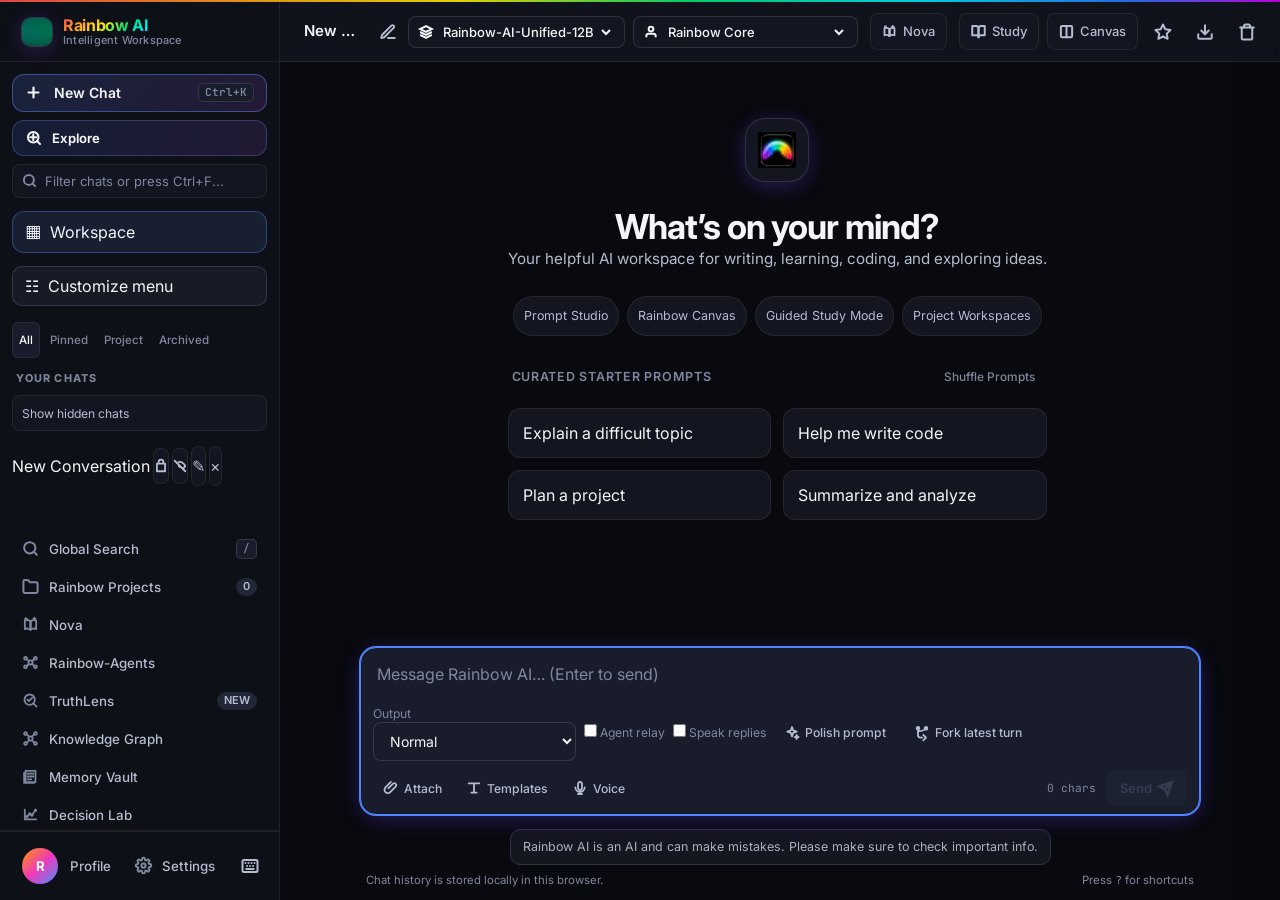
==== commit 63947576: "Fix light theme workspace control contrast" ====
--- a/index.html
+++ b/index.html
@@ -2857,6 +2857,28 @@
       #profileModal .modal-panel { position: relative !important; z-index: 2 !important; display: block !important; }
       #profileModal .modal-panel, #profileModal .modal-panel * { pointer-events: auto; }
       @media (max-width: 768px) { #sidebarBackdrop { display: block; } }
+
+      /* Light-theme contrast repair for controls added by workspace extensions. */
+      [data-theme="light"] #rwWorkspaceLauncher,
+      [data-theme="light"] #rwCustomizeNavBtn {
+        background: var(--bg-surface-2) !important;
+        color: var(--text-primary) !important;
+        border-color: var(--border-default) !important;
+      }
+      [data-theme="light"] #rwWorkspaceLauncher:hover,
+      [data-theme="light"] #rwCustomizeNavBtn:hover {
+        background: var(--bg-surface-3) !important;
+        color: var(--text-primary) !important;
+      }
+      [data-theme="light"] .ai-accuracy-notice {
+        background: var(--bg-surface-1) !important;
+        color: var(--text-secondary) !important;
+        border-color: var(--border-default) !important;
+      }
+      [data-theme="light"] .rainbow-power-tools input[type="checkbox"] {
+        accent-color: var(--accent-primary);
+        color-scheme: light;
+      }
 
       /* Profile modal: visible, shaped panel above the intentional blur backdrop. */
       #profileModal:not(.hidden) {
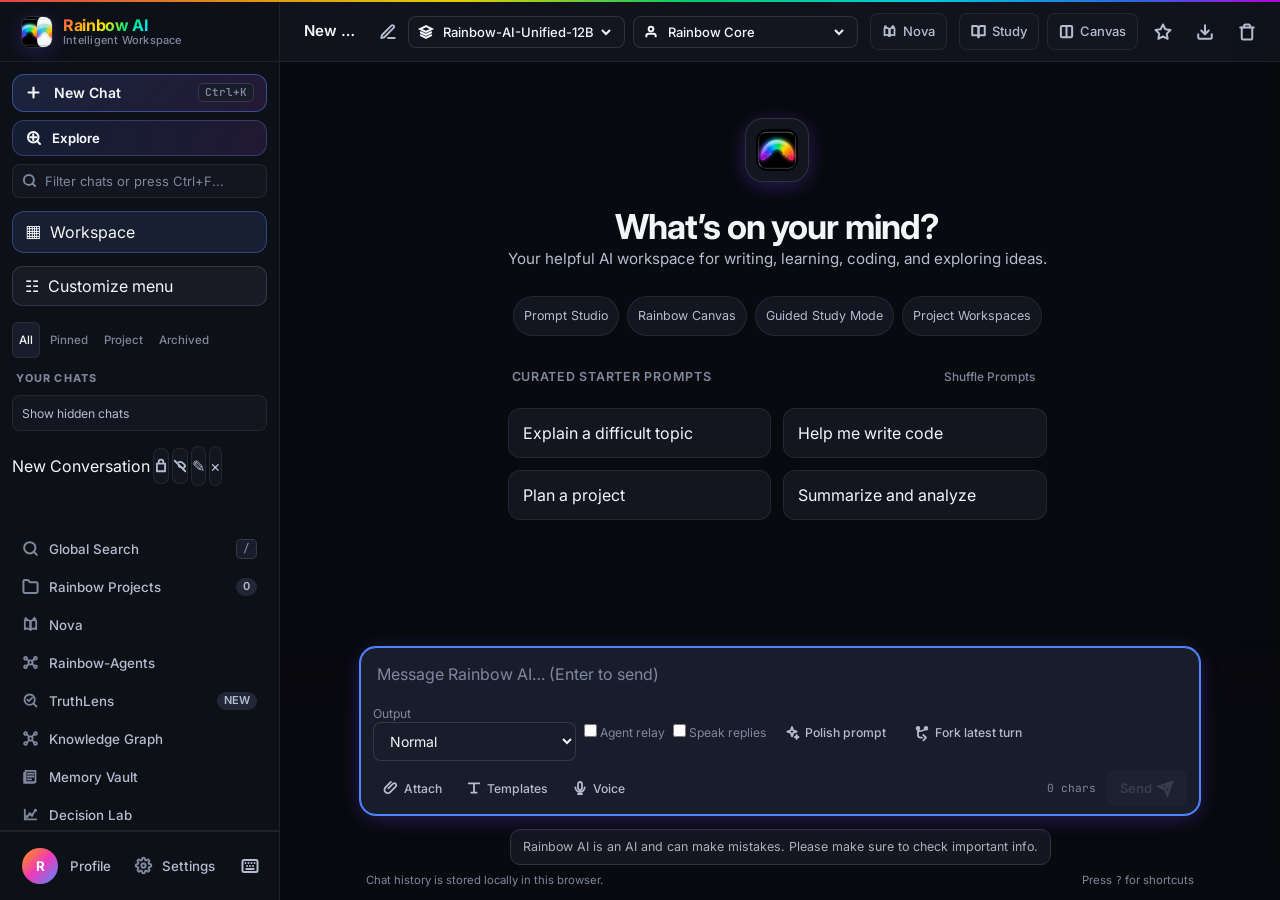
==== commit d0245c60: "Fix sidebar logo and apply squircle branding" ====
--- a/index.html
+++ b/index.html
@@ -3437,6 +3437,48 @@
 [data-theme="light"] .brand-logo-dark  { display: none; }
 [data-theme="light"] .brand-logo-light { display: inline-block; }
 
+</style>
+
+<style id="rw-squircle-brand-assets">
+  /* Render the approved PNG marks as soft squircles in both brand locations. */
+  .sidebar-header .brand-icon {
+    width: 32px !important;
+    height: 32px !important;
+    flex: 0 0 32px !important;
+    overflow: hidden !important;
+    border-radius: 28% !important;
+    background: transparent !important;
+    isolation: isolate;
+  }
+  .sidebar-header .brand-icon > img.brand-logo-dark,
+  .sidebar-header .brand-icon > img.brand-logo-light {
+    display: block;
+    width: 100% !important;
+    height: 100% !important;
+    max-width: 100% !important;
+    max-height: 100% !important;
+    object-fit: cover !important;
+    border-radius: 28% !important;
+    overflow: hidden;
+  }
+  .welcome-prism-badge {
+    width: 64px !important;
+    height: 64px !important;
+    flex: 0 0 64px !important;
+    display: grid !important;
+    place-items: center !important;
+    overflow: hidden !important;
+    border-radius: 28% !important;
+  }
+  .welcome-prism-badge > img.brand-logo-dark,
+  .welcome-prism-badge > img.brand-logo-light {
+    width: 42px !important;
+    height: 42px !important;
+    max-width: 42px !important;
+    max-height: 42px !important;
+    object-fit: cover !important;
+    border-radius: 28% !important;
+  }
 </style>
 </head>
 
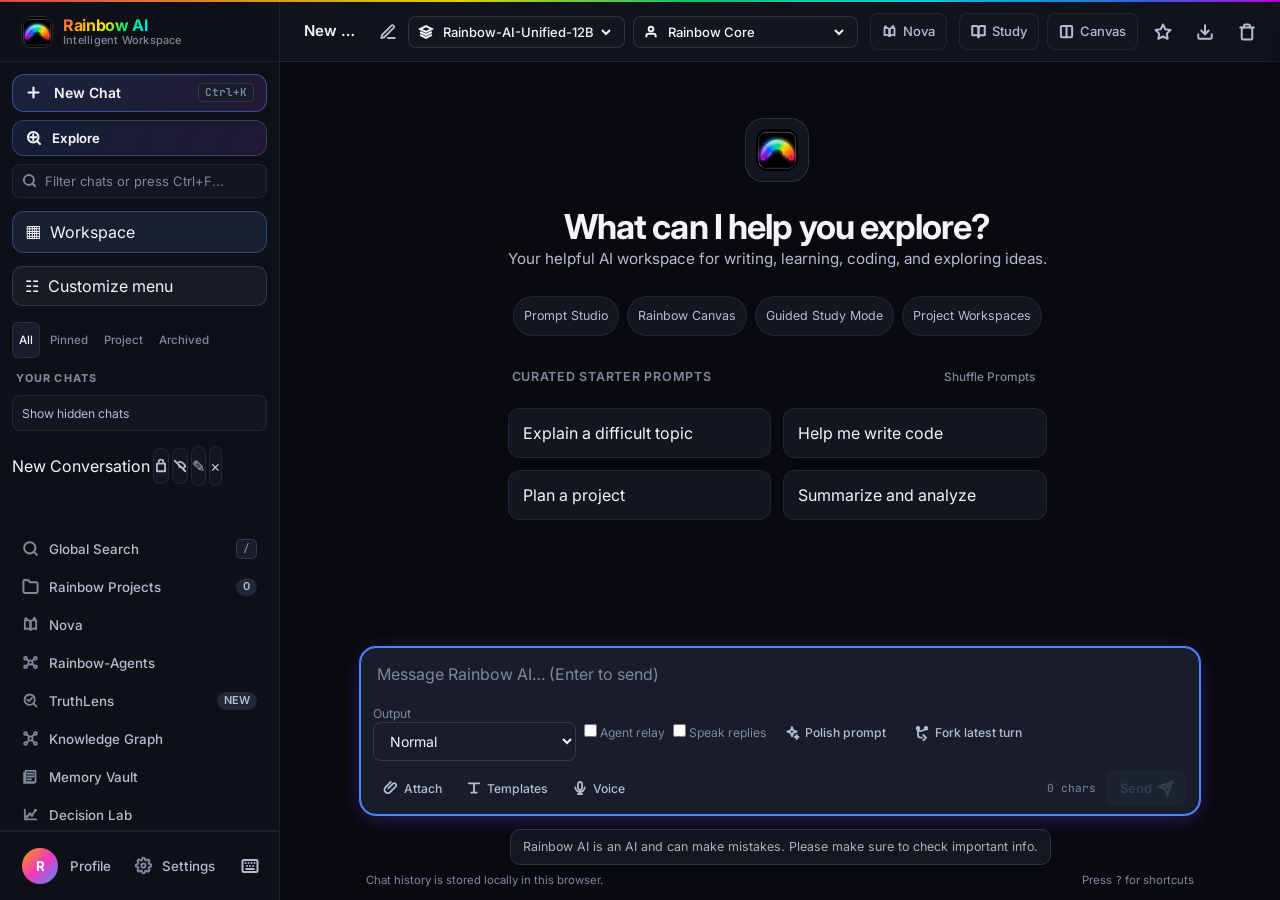
==== commit f6a4887a: "Fix theme logo visibility and polish rendering" ====
--- a/index.html
+++ b/index.html
@@ -3478,6 +3478,54 @@
     max-height: 42px !important;
     object-fit: cover !important;
     border-radius: 28% !important;
+  }
+</style>
+
+<style id="rw-theme-logo-and-motion-polish">
+  /* Keep dark/light marks mutually exclusive in every brand placement. */
+  html:not([data-theme="light"]) .brand-logo-dark,
+  html[data-theme="dark"] .brand-logo-dark,
+  html[data-theme="midnight"] .brand-logo-dark { display: block !important; }
+  html:not([data-theme="light"]) .brand-logo-light,
+  html[data-theme="dark"] .brand-logo-light,
+  html[data-theme="midnight"] .brand-logo-light { display: none !important; }
+  html[data-theme="light"] .brand-logo-dark { display: none !important; }
+  html[data-theme="light"] .brand-logo-light { display: block !important; }
+
+  /* Smooth image compositing and clean antialiased squircle edges. */
+  img, picture, canvas, video { image-rendering: auto; }
+  .sidebar-header .brand-icon, .welcome-prism-badge {
+    overflow: hidden !important;
+    border-radius: 28% !important;
+    -webkit-mask-image: -webkit-radial-gradient(white, black);
+    transform: translateZ(0);
+    backface-visibility: hidden;
+  }
+  .sidebar-header .brand-icon > img.brand-logo-dark,
+  .sidebar-header .brand-icon > img.brand-logo-light,
+  .welcome-prism-badge > img.brand-logo-dark,
+  .welcome-prism-badge > img.brand-logo-light {
+    border-radius: 28% !important;
+    object-fit: cover !important;
+    image-rendering: auto;
+    transform: translateZ(0);
+    backface-visibility: hidden;
+  }
+
+  /* Browser-native refresh synchronization; no artificial timer-based FPS cap. */
+  html { scroll-behavior: smooth; }
+  button, a, [role="button"], input, select, textarea,
+  .modal-panel, .drawer, .toast, .chat-item {
+    transition-timing-function: cubic-bezier(.2,.75,.25,1);
+  }
+  @media (prefers-reduced-motion: reduce) {
+    html { scroll-behavior: auto !important; }
+    *, *::before, *::after {
+      scroll-behavior: auto !important;
+      animation-duration: .01ms !important;
+      animation-iteration-count: 1 !important;
+      transition-duration: .01ms !important;
+    }
   }
 </style>
 </head>
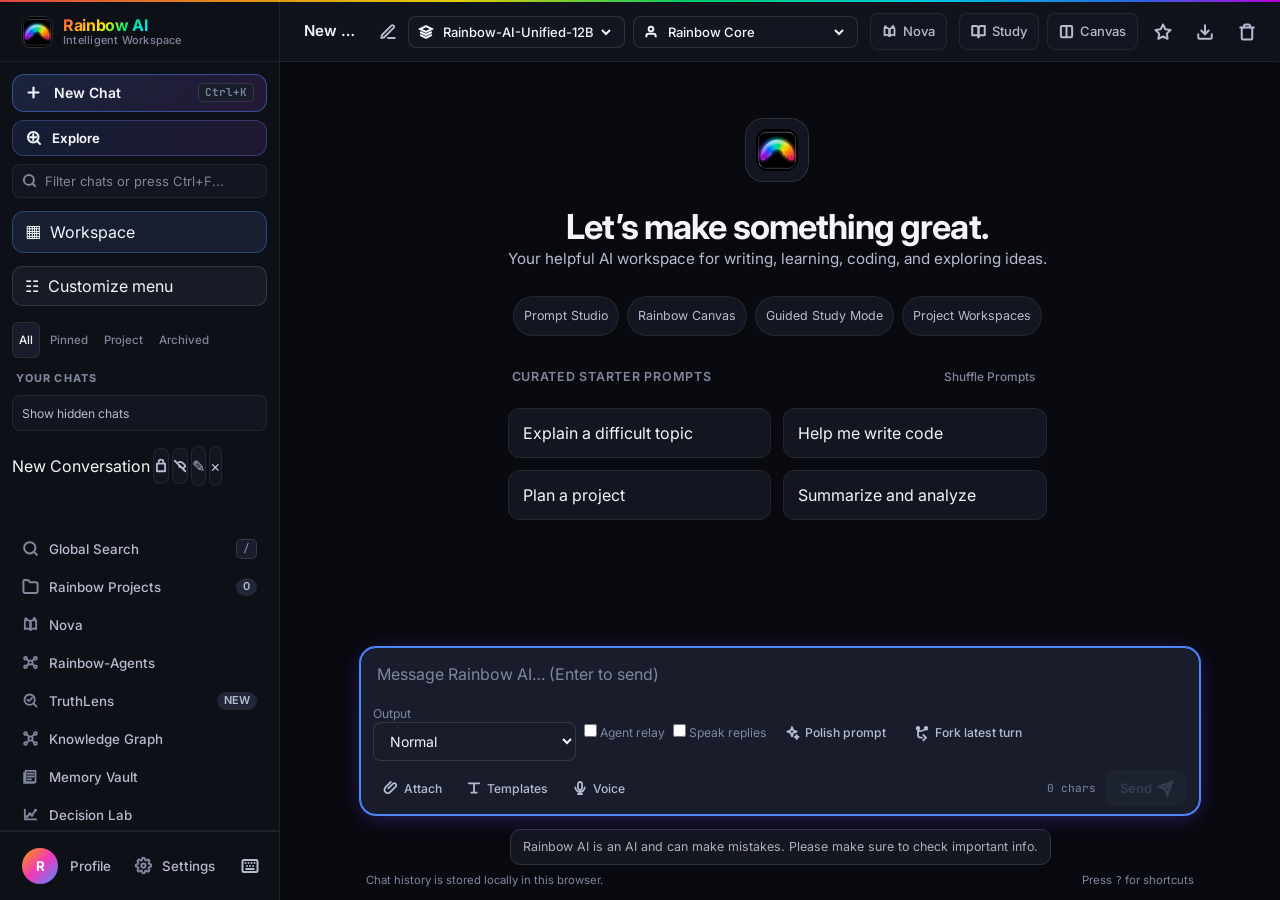
==== commit 2cc37c08: "Persist selected Rainbow AI theme across reloads" ====
--- a/index.html
+++ b/index.html
@@ -6202,7 +6202,18 @@
             state.gatewayMode = "fastapi";
             if (Number.isFinite(saved.requestTimeout))
               state.requestTimeout = Math.min(120000, Math.max(10000, saved.requestTimeout));
-            if (["dark", "midnight", "light"].includes(saved.theme)) {
+            // Prefer the dedicated theme preference, while migrating older saved state.
+            let persistedTheme = null;
+            try { persistedTheme = localStorage.getItem(THEME_STORAGE_KEY); } catch {}
+            if (!["dark", "midnight", "light"].includes(persistedTheme)) {
+              try {
+                const legacyTheme = localStorage.getItem("rainbow_theme");
+                if (["dark", "midnight", "light"].includes(legacyTheme)) persistedTheme = legacyTheme;
+              } catch {}
+            }
+            if (["dark", "midnight", "light"].includes(persistedTheme)) {
+              state.theme = persistedTheme;
+            } else if (["dark", "midnight", "light"].includes(saved.theme)) {
               state.theme = saved.theme;
             }
             state.studyMode = Boolean(saved.studyMode);
@@ -6965,10 +6976,19 @@
           }
         }, true);
 
+        const THEME_STORAGE_KEY = "rainbow_ai_theme_preference";
         function setTheme(theme) {
           if (!["dark", "midnight", "light"].includes(theme)) return;
           state.theme = theme;
           document.documentElement.dataset.theme = theme;
+          const themeSelect = $("#themeSelect");
+          if (themeSelect && themeSelect.value !== theme) themeSelect.value = theme;
+          try {
+            localStorage.setItem(THEME_STORAGE_KEY, theme);
+          } catch (error) {
+            console.warn("Rainbow AI could not persist the theme preference.", error);
+            notify("Theme changed for this session, but browser storage could not save it.");
+          }
           save();
         }
         const ACCENT_KEY = "rainbow_ai_accent_preset";
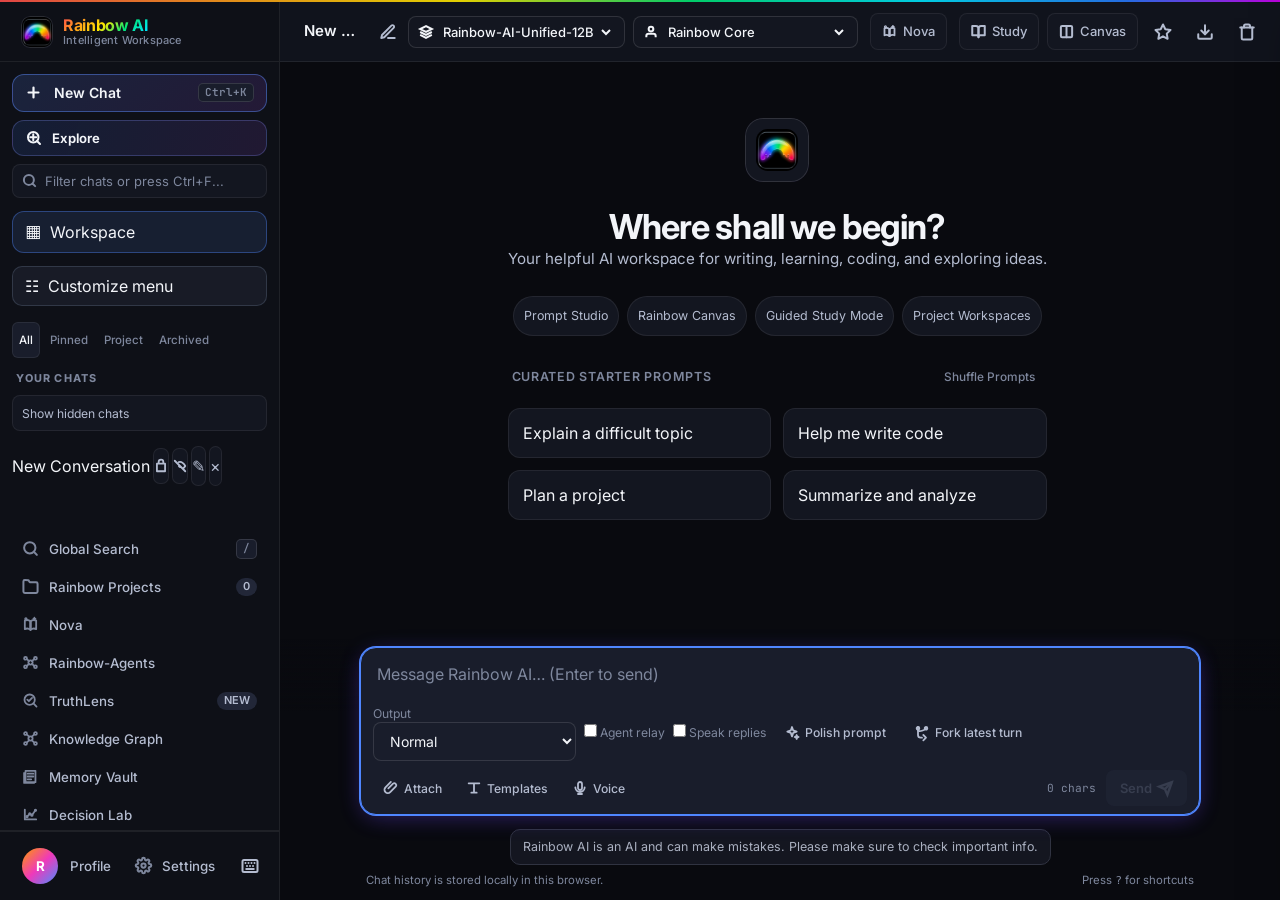
==== commit 345c121e: "Send original attachments to Rainbow AI gateway" ====
--- a/index.html
+++ b/index.html
@@ -5932,7 +5932,7 @@
 function retrieveRainbowContext(query){const terms=String(query).toLowerCase().match(/[a-z0-9]{3,}/g)||[];if(!terms.length||!rainbowFileChunks.length)return "";const ranked=rainbowFileChunks.map(c=>{const hay=c.text.toLowerCase();let score=0;for(const term of terms){const count=hay.split(term).length-1;if(count)score+=Math.min(count,4)*(term.length>6?2:1);}return {...c,score};}).filter(c=>c.score>0).sort((a,b)=>b.score-a.score).slice(0,4);return ranked.map(c=>"SOURCE "+c.name+":\n"+c.text).join("\n\n---\n\n");}
 window.RainbowWorkspace=window.RainbowWorkspace||{};window.RainbowWorkspace.documents={retrieve:retrieveRainbowContext,list:()=>[...new Set(rainbowFileChunks.map(x=>x.name))],count:()=>rainbowFileChunks.length,add:indexRainbowText};
 const secondaryWrap=document.createElement("div");secondaryWrap.className="form-group";secondaryWrap.innerHTML='<label class="form-label" for="secondaryGatewayInput">Optional backup gateway</label><input id="secondaryGatewayInput" class="form-input" type="url" placeholder="https://your-backup-gateway.example"><p class="form-help">Used only after a primary network, 502 or 504 failure. Leave blank to disable fallback.</p>';const gatewayPanel=$("#settingsTabGateway");if(gatewayPanel){const primary=$("#gatewayUrlInput")?.closest(".form-group");if(primary)primary.after(secondaryWrap);else gatewayPanel.appendChild(secondaryWrap);}const secondaryInput=$("#secondaryGatewayInput");if(secondaryInput){try{secondaryInput.value=localStorage.getItem("rainbow_ai_secondary_gateway")||"";}catch{}secondaryInput.addEventListener("change",()=>{const value=secondaryInput.value.trim();if(!value){localStorage.removeItem("rainbow_ai_secondary_gateway");notify("Backup gateway disabled.");return;}try{const safe=safeGateway(value);localStorage.setItem("rainbow_ai_secondary_gateway",safe);secondaryInput.value=safe;notify("Backup gateway saved on this device.");}catch(e){notify(e.message);}});}
-async function requestGatewayWithFallback(prompt,signal,personaOverride=null){try{return await requestGateway(prompt,signal,personaOverride);}catch(error){if(signal?.aborted||error.name==="AbortError")throw error;const eligible=[502,503,504].includes(error.status)||error.name==="TimeoutError"||error.name==="TypeError"||/failed to fetch|network/i.test(error.message||"");let backup="";try{backup=localStorage.getItem("rainbow_ai_secondary_gateway")||"";}catch{}if(!eligible||!backup)throw error;let safeBackup;try{safeBackup=safeGateway(backup);}catch{throw error;}const primary=safeGateway(el.gateway?.value.trim()||state.gateway||DEFAULT_GATEWAY);if(safeBackup===primary)throw error;setStatus("Trying backup gateway…",null);return requestGateway(prompt,signal,personaOverride,safeBackup);}}
+async function requestGatewayWithFallback(prompt,signal,personaOverride=null,attachments=[]){try{return await requestGateway(prompt,signal,personaOverride,null,attachments);}catch(error){if(signal?.aborted||error.name==="AbortError")throw error;const eligible=[502,503,504].includes(error.status)||error.name==="TimeoutError"||error.name==="TypeError"||/failed to fetch|network/i.test(error.message||"");let backup="";try{backup=localStorage.getItem("rainbow_ai_secondary_gateway")||"";}catch{}if(!eligible||!backup)throw error;let safeBackup;try{safeBackup=safeGateway(backup);}catch{throw error;}const primary=safeGateway(el.gateway?.value.trim()||state.gateway||DEFAULT_GATEWAY);if(safeBackup===primary)throw error;setStatus("Trying backup gateway…",null);return requestGateway(prompt,signal,personaOverride,safeBackup,attachments);}}
 const powerBar=document.createElement("div");powerBar.className="rainbow-power-tools";powerBar.innerHTML='<label class="form-help">Output <select id="rainbowOutputMode" class="form-select"><option value="normal">Normal</option><option value="markdown">Markdown</option><option value="json">Strict JSON</option><option value="diagram">Mermaid diagram</option></select></label><label class="form-help"><input id="rainbowRelayToggle" type="checkbox"> Agent relay</label><label class="form-help"><input id="rainbowAutoSpeak" type="checkbox"> Speak replies</label><button id="rainbowPolishBtn" class="composer-tool-btn" type="button">Polish prompt</button><button id="rainbowBranchBtn" class="composer-tool-btn" type="button">Fork latest turn</button>';const composerBox=$("#composerBox");if(composerBox)composerBox.insertBefore(powerBar,composerBox.querySelector(".composer-toolbar"));
 const svgActionIcons={polish:'<svg viewBox="0 0 24 24" width="16" height="16" fill="none" stroke="currentColor" stroke-width="1.8" stroke-linecap="round" stroke-linejoin="round" aria-hidden="true" data-rw-icon="polish"><path d="m12 3 1.8 5.2L19 10l-5.2 1.8L12 17l-1.8-5.2L5 10l5.2-1.8L12 3Z"/><path d="m19 15 .8 2.2L22 18l-2.2.8L19 21l-.8-2.2L16 18l2.2-.8L19 15Z"/></svg>',fork:'<svg viewBox="0 0 24 24" width="16" height="16" fill="none" stroke="currentColor" stroke-width="1.8" stroke-linecap="round" stroke-linejoin="round" aria-hidden="true" data-rw-icon="fork"><path d="M6 3v12a4 4 0 0 0 4 4h2"/><path d="m14 15 4 4-4 4"/><circle cx="6" cy="5" r="2"/><circle cx="18" cy="5" r="2"/><path d="M6 7c0 5 12 0 12-2"/></svg>'};
 const polishBtn=powerBar.querySelector("#rainbowPolishBtn"),forkBtn=powerBar.querySelector("#rainbowBranchBtn");if(polishBtn)polishBtn.innerHTML=svgActionIcons.polish+'<span>Polish prompt</span>';if(forkBtn)forkBtn.innerHTML=svgActionIcons.fork+'<span>Fork latest turn</span>';
@@ -6666,7 +6666,7 @@
           );
         }
 
-        async function requestGateway(prompt, signal, personaOverride = null, gatewayOverride = null) {
+        async function requestGateway(prompt, signal, personaOverride = null, gatewayOverride = null, attachments = []) {
           const base = safeGateway(gatewayOverride || el.gateway?.value.trim() || state.gateway || DEFAULT_GATEWAY);
           // A one-off fallback must never replace the user's configured primary gateway.
           if (!gatewayOverride) state.gateway = base;
@@ -6693,7 +6693,7 @@
                 "Accept": "application/json",
               },
               signal: controller.signal,
-              body: JSON.stringify({ data: [prompt, model] }),
+              body: JSON.stringify({ data: [prompt, model], attachments: await Promise.all(attachments.map(rainbowFileToPayload)) }),
             });
 
             const contentType = response.headers.get("content-type") || "";
@@ -6814,7 +6814,9 @@
           }
 
           let text = String(textOverride ?? el.input?.value ?? "").trim();
-          if (!text) return;
+          const messageAttachments = [...stagedRainbowFiles];
+          if (!text && !messageAttachments.length) return;
+          if (!text && messageAttachments.length) text = "Please analyze the attached file(s) and explain their contents.";
           const visibleUserText=text;
           const pendingEdit=textOverride===null?state.pendingEdit:null;
           if(pendingEdit){
@@ -6847,7 +6849,7 @@
           let conversation = ensureConversation();
           const targetId = conversation.id;
 
-          conversation.messages.push({ role: "user", content: visibleUserText });
+          conversation.messages.push({ role: "user", content: visibleUserText, attachments: messageAttachments.map(file => ({ name: file.name, type: file.type || "application/octet-stream", size: file.size })) });
 
           const shouldGenerateTitle=!conversation.titleAttempted&&(conversation.title==="New Conversation"||conversation.title==="New Chat");
 
@@ -6880,13 +6882,14 @@
           try {
             let output;
             if($("#rainbowRelayToggle")?.checked){
-              const research=await requestGatewayWithFallback("Researcher stage: extract relevant facts, constraints and unknowns for this task. Return a concise brief, not hidden reasoning.\n\n"+text,controller.signal);
-              const architecture=await requestGatewayWithFallback("Architect stage: turn this research brief into a sound plan or solution. Identify risks and concrete steps.\n\nOriginal task:\n"+text+"\n\nResearch brief:\n"+research,controller.signal);
-              output=await requestGatewayWithFallback("Concise stage: write the final user-facing answer using this design. Do not reveal private reasoning; present only the useful result.\n\nOriginal task:\n"+text+"\n\nDesign brief:\n"+architecture,controller.signal);
-            }else{output=await requestGatewayWithFallback(text,controller.signal);}
+              const research=await requestGatewayWithFallback("Researcher stage: extract relevant facts, constraints and unknowns for this task. Return a concise brief, not hidden reasoning.\n\n"+text,controller.signal,null,messageAttachments);
+              const architecture=await requestGatewayWithFallback("Architect stage: turn this research brief into a sound plan or solution. Identify risks and concrete steps.\n\nOriginal task:\n"+text+"\n\nResearch brief:\n"+research,controller.signal,null,messageAttachments);
+              output=await requestGatewayWithFallback("Concise stage: write the final user-facing answer using this design. Do not reveal private reasoning; present only the useful result.\n\nOriginal task:\n"+text+"\n\nDesign brief:\n"+architecture,controller.signal,null,messageAttachments);
+            }else{output=await requestGatewayWithFallback(text,controller.signal,null,messageAttachments);}
             const current = state.conversations.find((c) => c.id === targetId);
             if (current && !controller.signal.aborted) {
               current.messages.push({ role: "assistant", content: output });
+              if (messageAttachments.length) { stagedRainbowFiles.splice(0, messageAttachments.length); renderStagedRainbowFiles(); }
               if($("#rainbowOutputMode")?.value==="json"){try{JSON.parse(output);}catch{current.messages.push({role:"assistant",content:"⚠️ JSON validation warning: the response was not valid JSON. Try regenerating or ask for corrected JSON."});}}
               save();
               if(shouldGenerateTitle)void generateConversationTitle(targetId,visibleUserText,output);
@@ -7556,40 +7559,60 @@
  window.RainbowFileIntelligence={extract,version:1};
 })();
 
-        // Functional handlers for controls that previously had no action.
-        // File attachments: read text-based files locally and add their contents to the composer.
-        $("#attachFileBtn")?.addEventListener("click", () => {
-          let picker = $("#rainbowAttachmentPicker");
-          if (!picker) {
-            picker = document.createElement("input");
-            picker.id = "rainbowAttachmentPicker";
-            picker.type = "file";
-            picker.multiple = true;
-            picker.accept = "*/*";
-            picker.hidden = true;
-            document.body.appendChild(picker);
-            picker.addEventListener("change", async () => {
-              const files = Array.from(picker.files || []);
-              if (!files.length) return;
-              const parts = [];
-              let readable=0,metadataOnly=0;
-              for (const file of files) {
-                try {
-                  const result=await window.RainbowFileIntelligence.extract(file);
-                  if(result.text){indexRainbowText(file.name,result.text);parts.push("\\n\\n[Attached file indexed locally: "+file.name+". Extracted text is available for relevant passage retrieval.]");readable++;}
-                  else{metadataOnly++;parts.push("\\n\\n[File selected: "+file.name+" ("+result.meta.type+", "+file.size+" bytes). "+result.note+"]");}
-                }catch(error){notify(file.name+": "+(error?.message||"could not be processed"));}
-              }
-              if(el.input&&parts.length){
-                el.input.value=(el.input.value?el.input.value+"\\n\\n":"")+parts.join("");
-                el.input.dispatchEvent(new Event("input",{bubbles:true}));el.input.focus();
-                notify(readable+" file(s) indexed; "+metadataOnly+" accepted as metadata only.");
-              }
-              picker.value = "";
-            });
+        // Attachment transport v2: keep real File objects in memory until the request.
+        const stagedRainbowFiles = [];
+        const stagedRainbowIds = new WeakMap();
+        const attachmentInput = $("#fileAttachmentInput");
+        function renderStagedRainbowFiles() {
+          const host = $("#composerAttachments");
+          if (!host) return;
+          host.replaceChildren();
+          host.classList.toggle("hidden", stagedRainbowFiles.length === 0);
+          stagedRainbowFiles.forEach((file, index) => {
+            const pill = document.createElement("span");
+            pill.className = "staged-file-pill";
+            pill.textContent = (file.type.startsWith("image/") ? "Image: " : "File: ") + file.name;
+            const remove = document.createElement("button");
+            remove.type = "button"; remove.className = "staged-file-remove";
+            remove.setAttribute("aria-label", "Remove " + file.name); remove.textContent = "×";
+            remove.addEventListener("click", () => { stagedRainbowFiles.splice(index, 1); renderStagedRainbowFiles(); });
+            pill.appendChild(remove); host.appendChild(pill);
+          });
+        }
+        $("#attachFileBtn")?.addEventListener("click", () => attachmentInput?.click());
+        attachmentInput?.addEventListener("change", async () => {
+          const files = Array.from(attachmentInput.files || []);
+          if (!files.length) return;
+          let added = 0;
+          for (const file of files) {
+            try {
+              if (file.size > 25 * 1024 * 1024) throw new Error("Maximum attachment size is 25 MB.");
+              const result = await window.RainbowFileIntelligence.extract(file);
+              if (result.text) indexRainbowText(file.name, result.text);
+              stagedRainbowFiles.push(file);
+              added++;
+            } catch (error) { notify(file.name + ": " + (error?.message || "could not be processed")); }
           }
-          picker.click();
+          renderStagedRainbowFiles();
+          if (added) notify(added + " attachment(s) ready. Original file content will be sent with your next message.");
+          attachmentInput.value = "";
         });
+        async function rainbowFileToPayload(file) {
+          const bytes = new Uint8Array(await file.arrayBuffer());
+          let binary = "";
+          const chunkSize = 0x8000;
+          for (let offset = 0; offset < bytes.length; offset += chunkSize) {
+            binary += String.fromCharCode(...bytes.subarray(offset, Math.min(offset + chunkSize, bytes.length)));
+          }
+          return {
+            id: (crypto.randomUUID ? crypto.randomUUID() : "att-" + Date.now() + "-" + Math.random().toString(36).slice(2)),
+            name: file.name,
+            mime_type: file.type || "application/octet-stream",
+            size: file.size,
+            type: file.type.startsWith("image/") ? "image" : "document",
+            content_base64: btoa(binary)
+          };
+        }
 
         // Study mode visibly toggles and persists.
         $("#studyModeToggleBtn")?.addEventListener("click", () => {
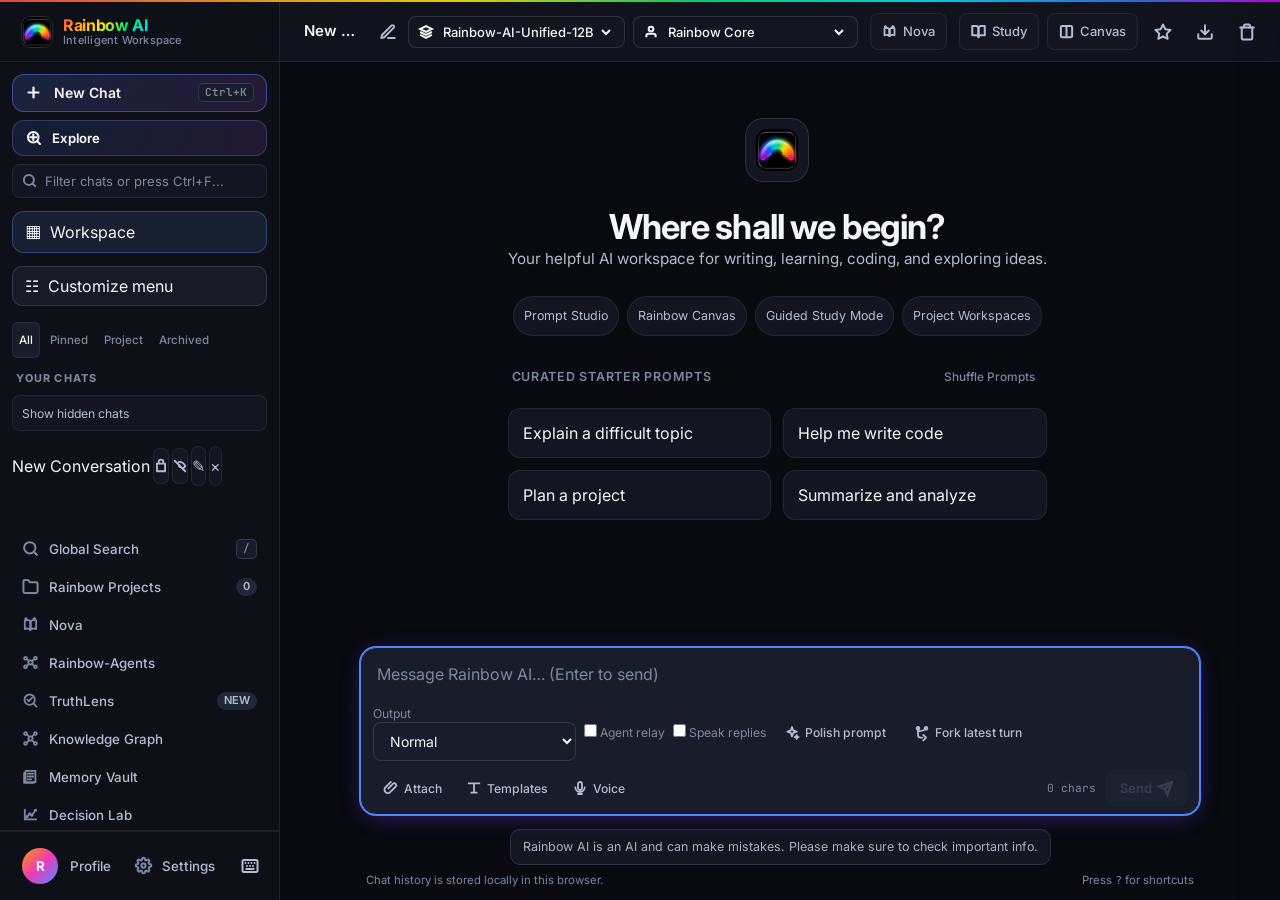
==== commit b8ad8c93: "Hardcode active Rainbow AI gateway in frontend" ====
--- a/index.html
+++ b/index.html
@@ -5878,7 +5878,7 @@
         const $$ = (selector, root = document) => [...root.querySelectorAll(selector)];
 
         const MODEL = "Rainbow-AI-Unified-12B";
-        const DEFAULT_GATEWAY = "https://treatment-excluding-terrain-antibodies.trycloudflare.com";
+        const DEFAULT_GATEWAY = "https://hearings-supposed-logic-yamaha.trycloudflare.com";
         const STORAGE_KEY = "rainbow_ai_part3_state";
         const DEFAULT_REQUEST_TIMEOUT = 45000;
 
@@ -6195,9 +6195,8 @@
             // A deleted or malformed active ID must not leave the app pointing at a nonexistent chat.
             if (!state.conversations.some((conversation) => conversation.id === state.activeId))
               state.activeId = state.conversations[0]?.id || null;
-            if (typeof saved.gateway === "string") {
-              try { state.gateway = safeGateway(saved.gateway); } catch { state.gateway = DEFAULT_GATEWAY; }
-            }
+            // The active Colab tunnel is the source of truth. Ignore stale browser backups.
+            state.gateway = DEFAULT_GATEWAY;
             // Migrate previous Gradio/OpenAI preferences to the actual FastAPI adapter.
             state.gatewayMode = "fastapi";
             if (Number.isFinite(saved.requestTimeout))
@@ -6667,9 +6666,9 @@
         }
 
         async function requestGateway(prompt, signal, personaOverride = null, gatewayOverride = null, attachments = []) {
-          const base = safeGateway(gatewayOverride || el.gateway?.value.trim() || state.gateway || DEFAULT_GATEWAY);
-          // A one-off fallback must never replace the user's configured primary gateway.
-          if (!gatewayOverride) state.gateway = base;
+          // Gateway is embedded in the application build; no Settings/localStorage value is required.
+          const base = safeGateway(gatewayOverride || DEFAULT_GATEWAY);
+          if (!gatewayOverride) state.gateway = DEFAULT_GATEWAY;
           const timeoutValue = Number($("#requestTimeoutInput")?.value);
           const timeout = Number.isFinite(timeoutValue)
             ? Math.min(120, Math.max(10, timeoutValue)) * 1000
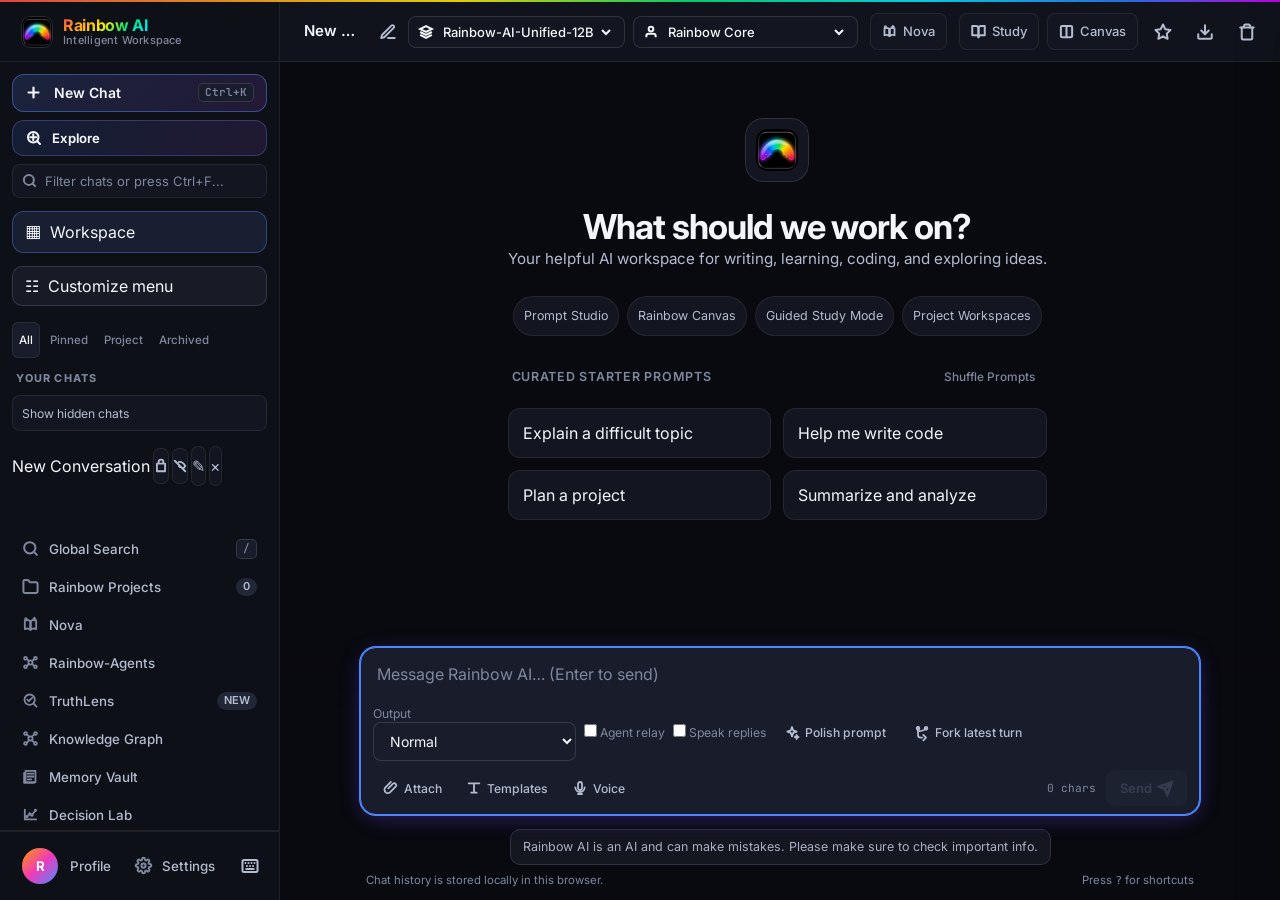
==== commit 2bd09317: "Update Rainbow AI gateway to verified Cloudflare tunnel" ====
--- a/index.html
+++ b/index.html
@@ -5878,7 +5878,7 @@
         const $$ = (selector, root = document) => [...root.querySelectorAll(selector)];
 
         const MODEL = "Rainbow-AI-Unified-12B";
-        const DEFAULT_GATEWAY = "https://hearings-supposed-logic-yamaha.trycloudflare.com";
+        const DEFAULT_GATEWAY = "https://orlando-travelling-voip-toddler.trycloudflare.com";
         const STORAGE_KEY = "rainbow_ai_part3_state";
         const DEFAULT_REQUEST_TIMEOUT = 45000;
 
